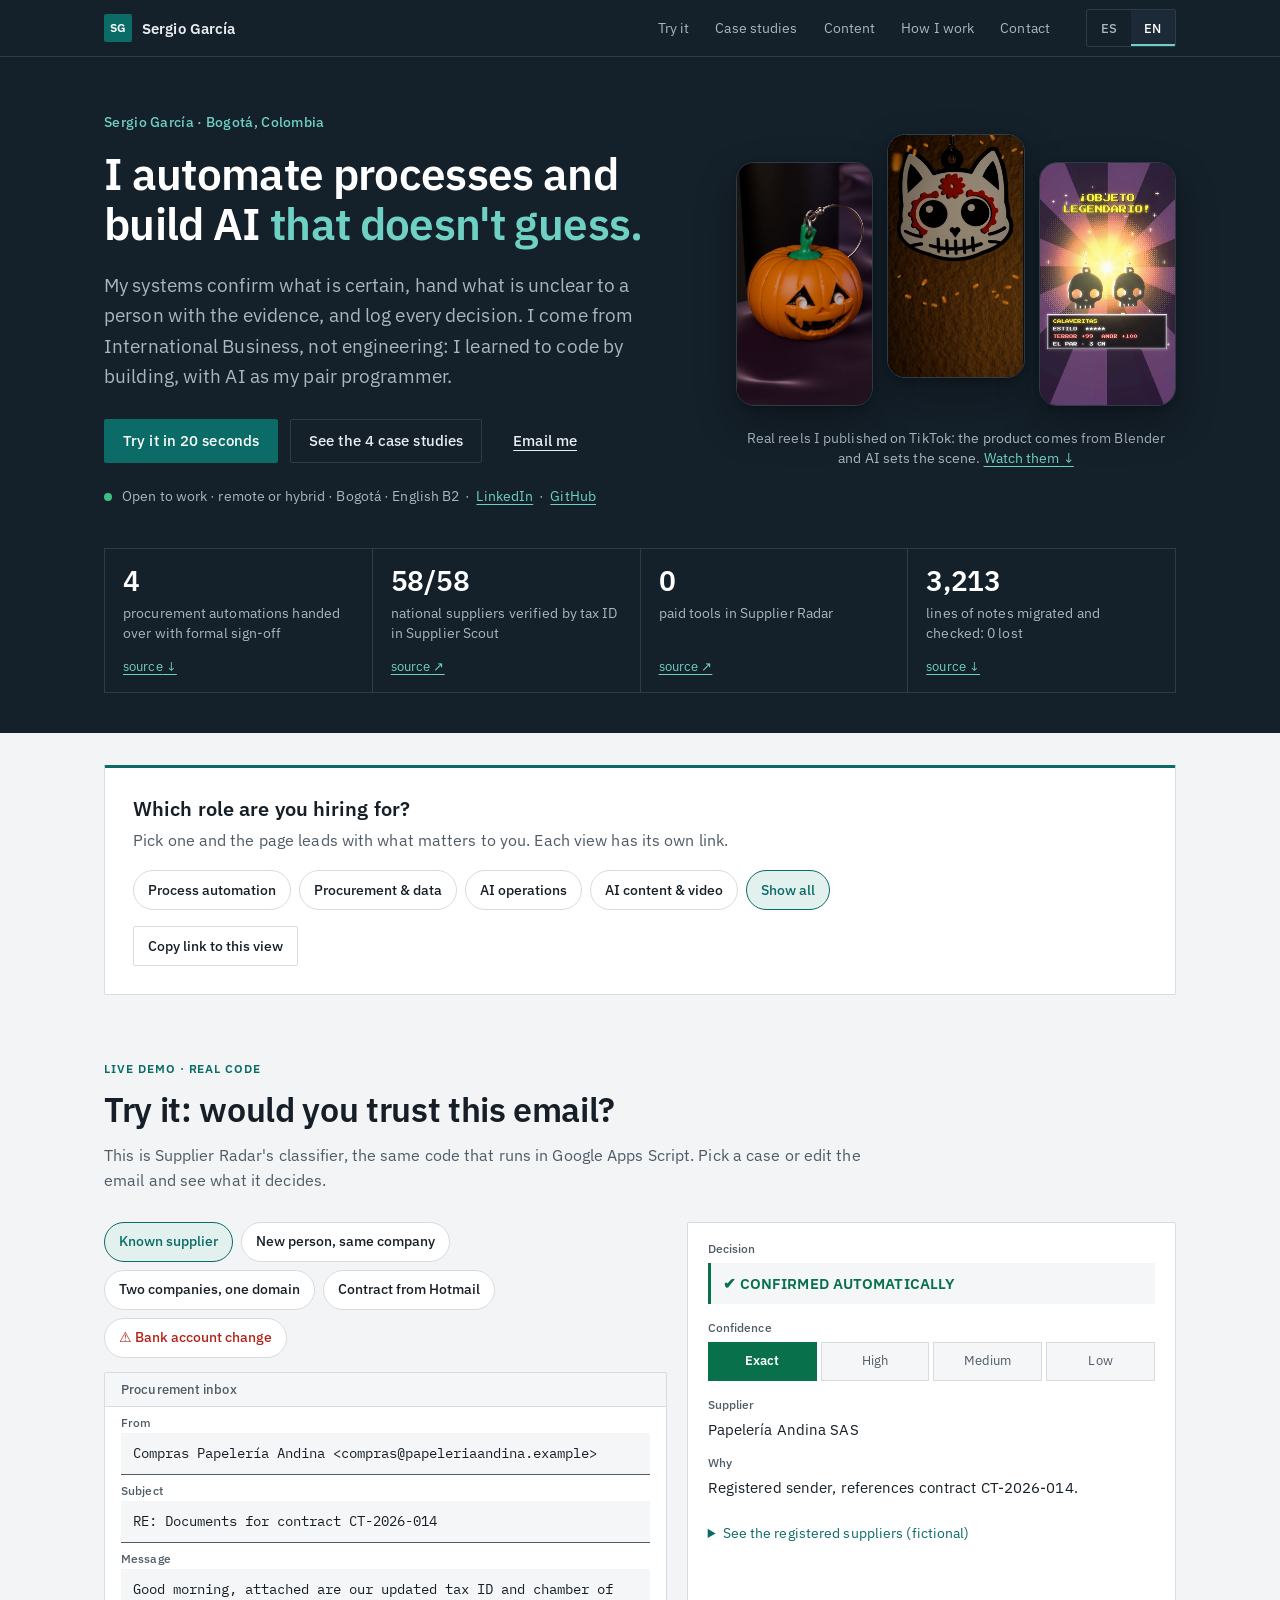
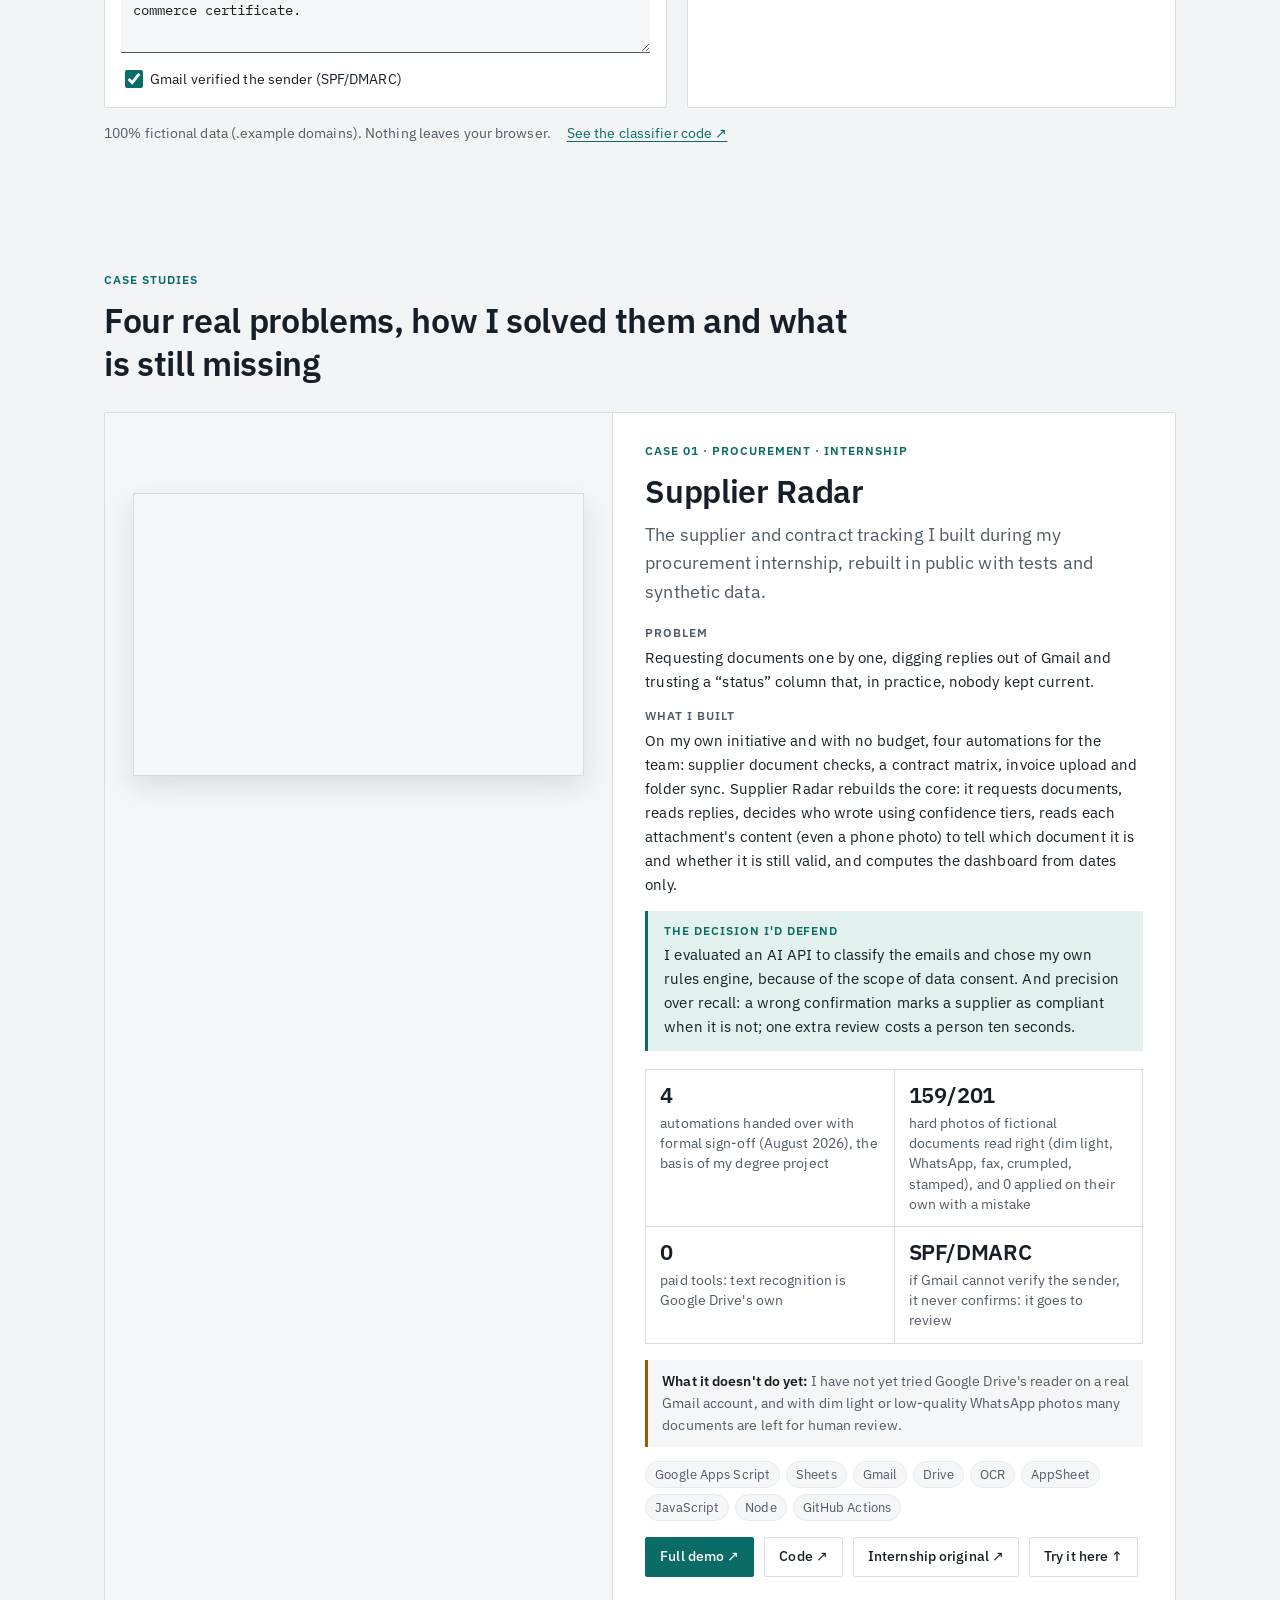
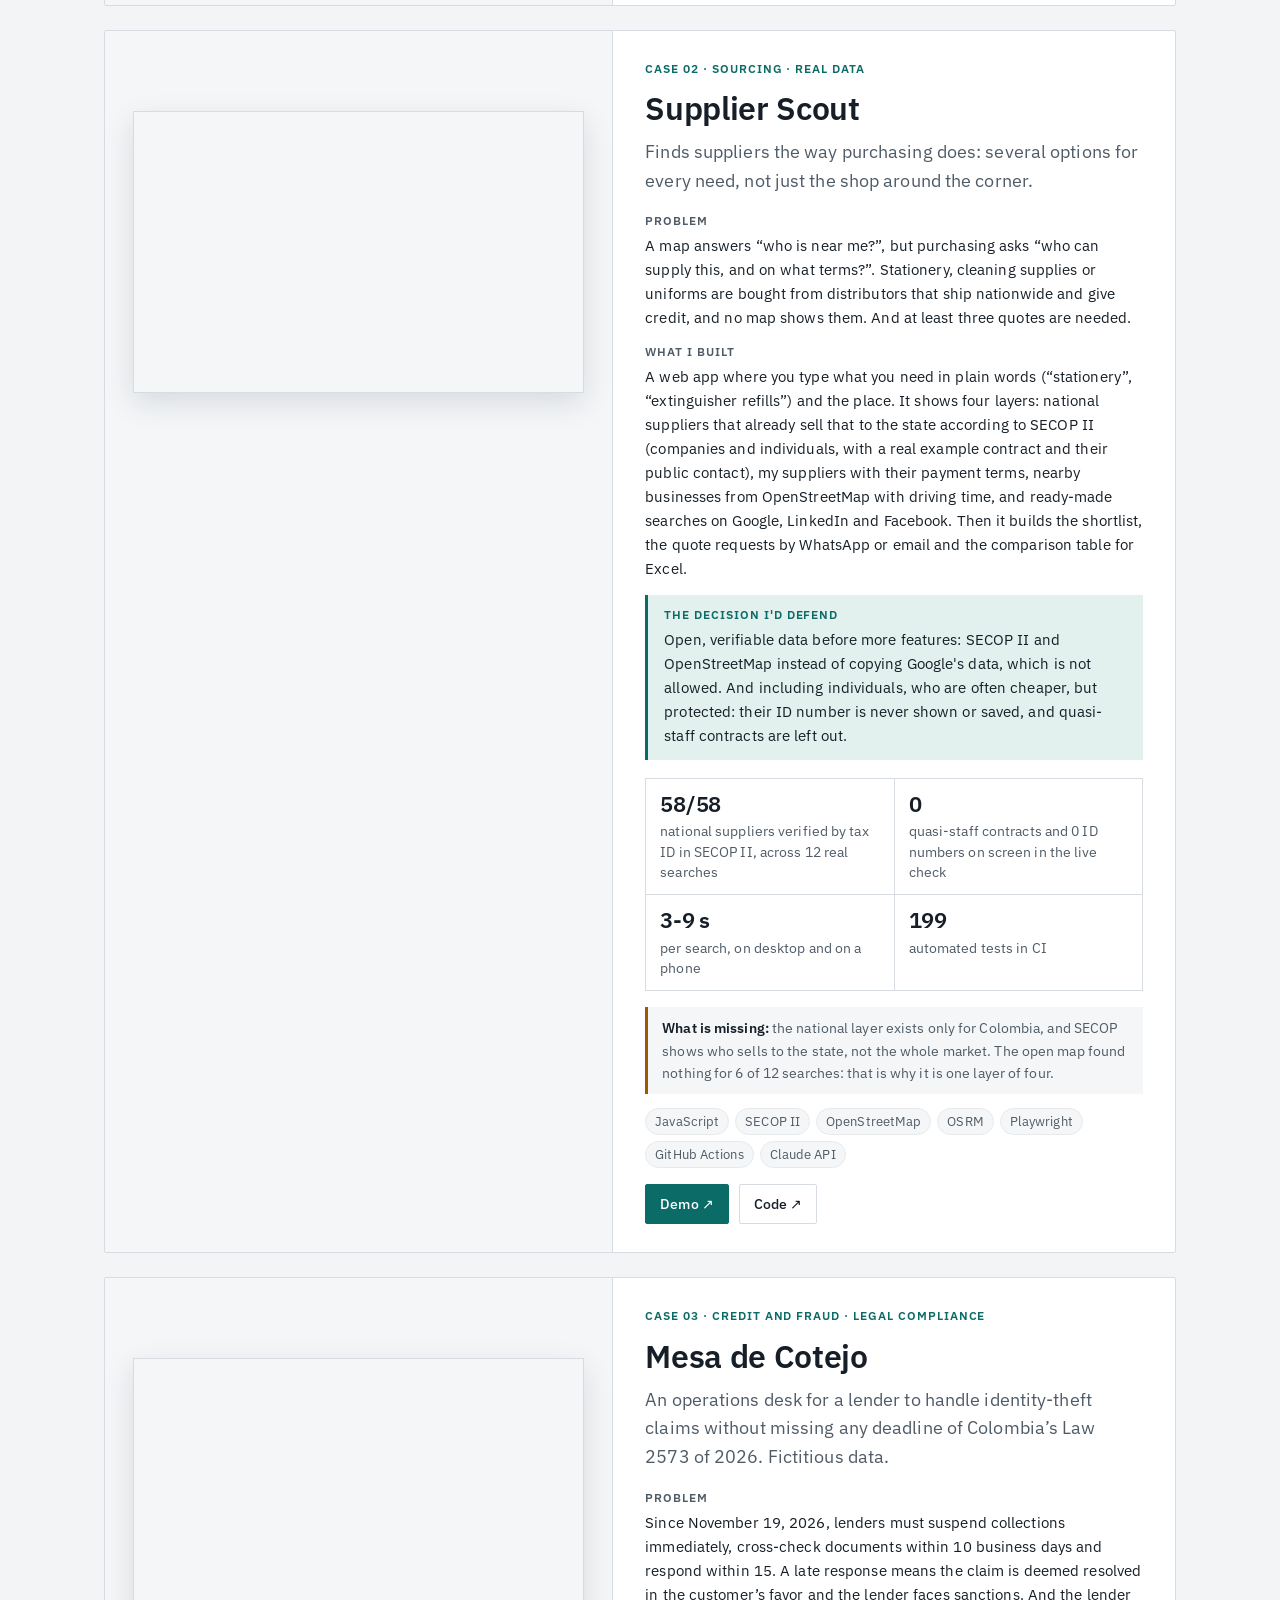
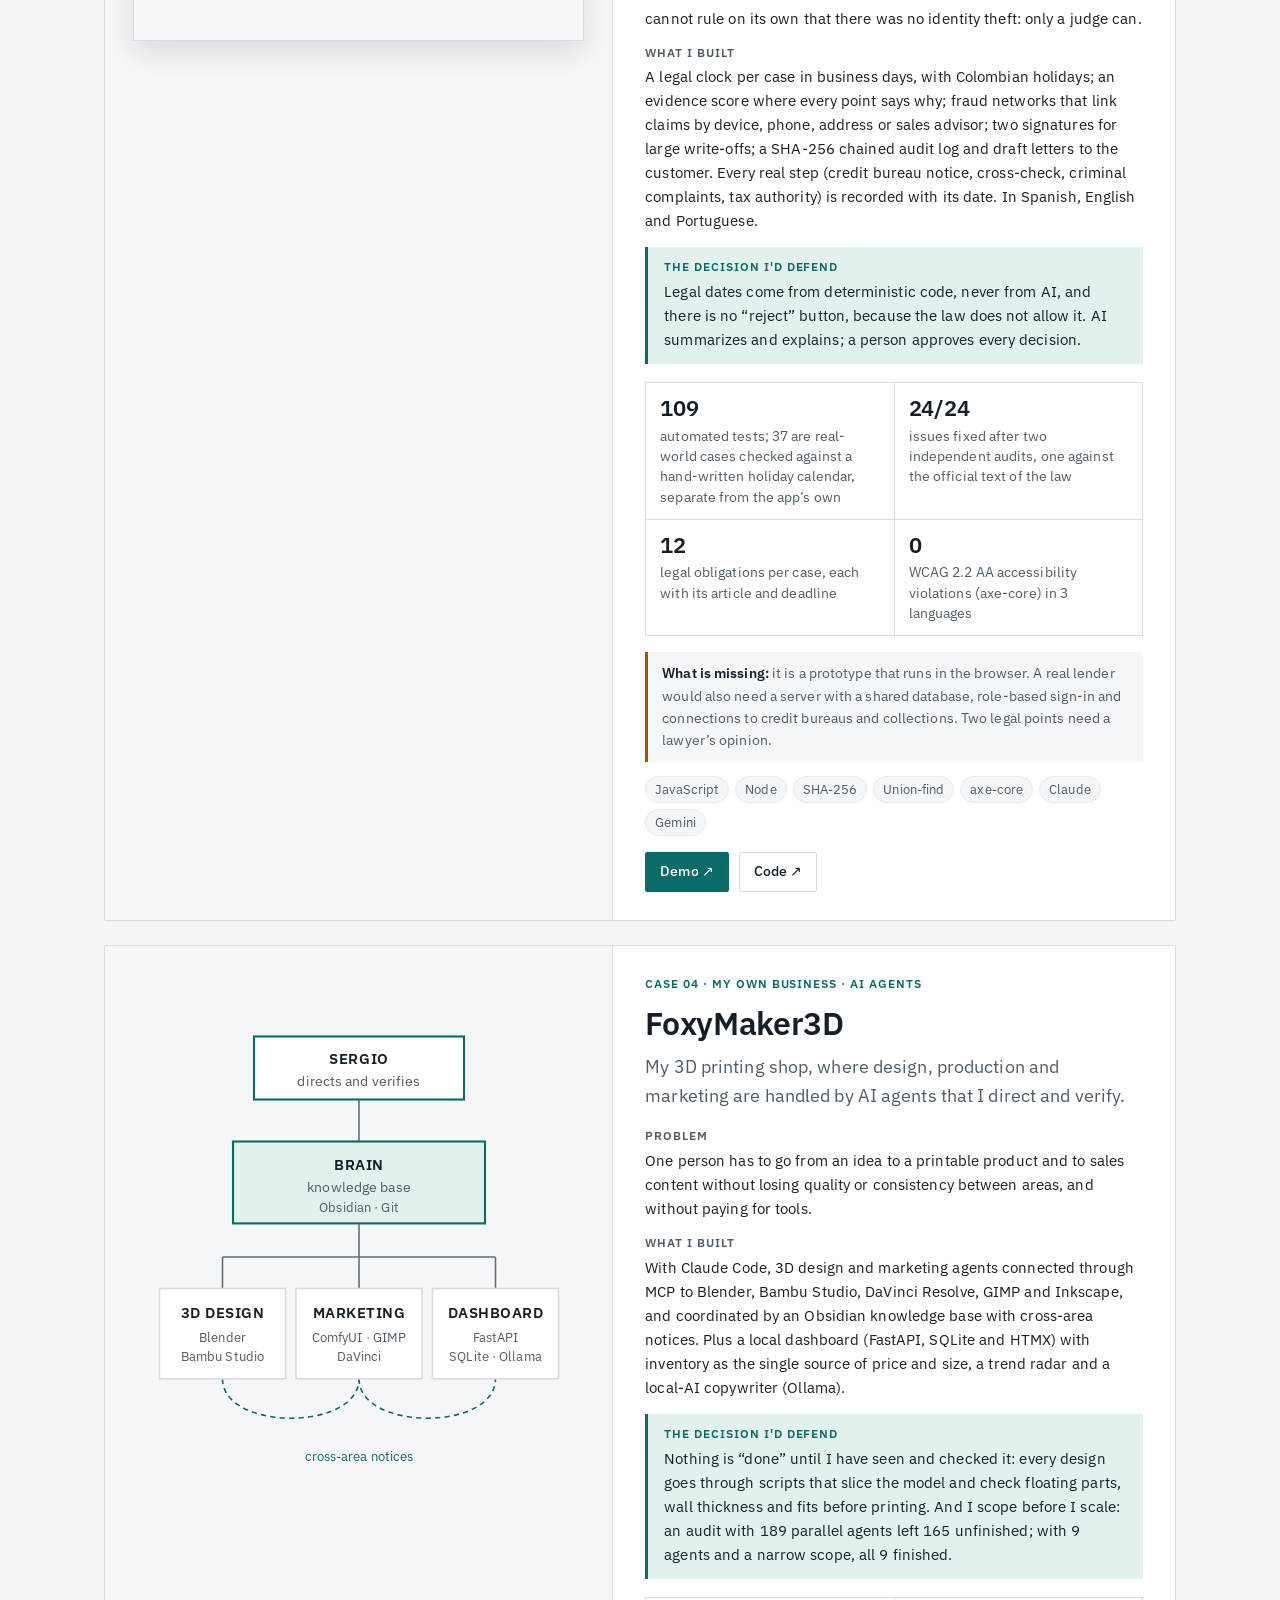
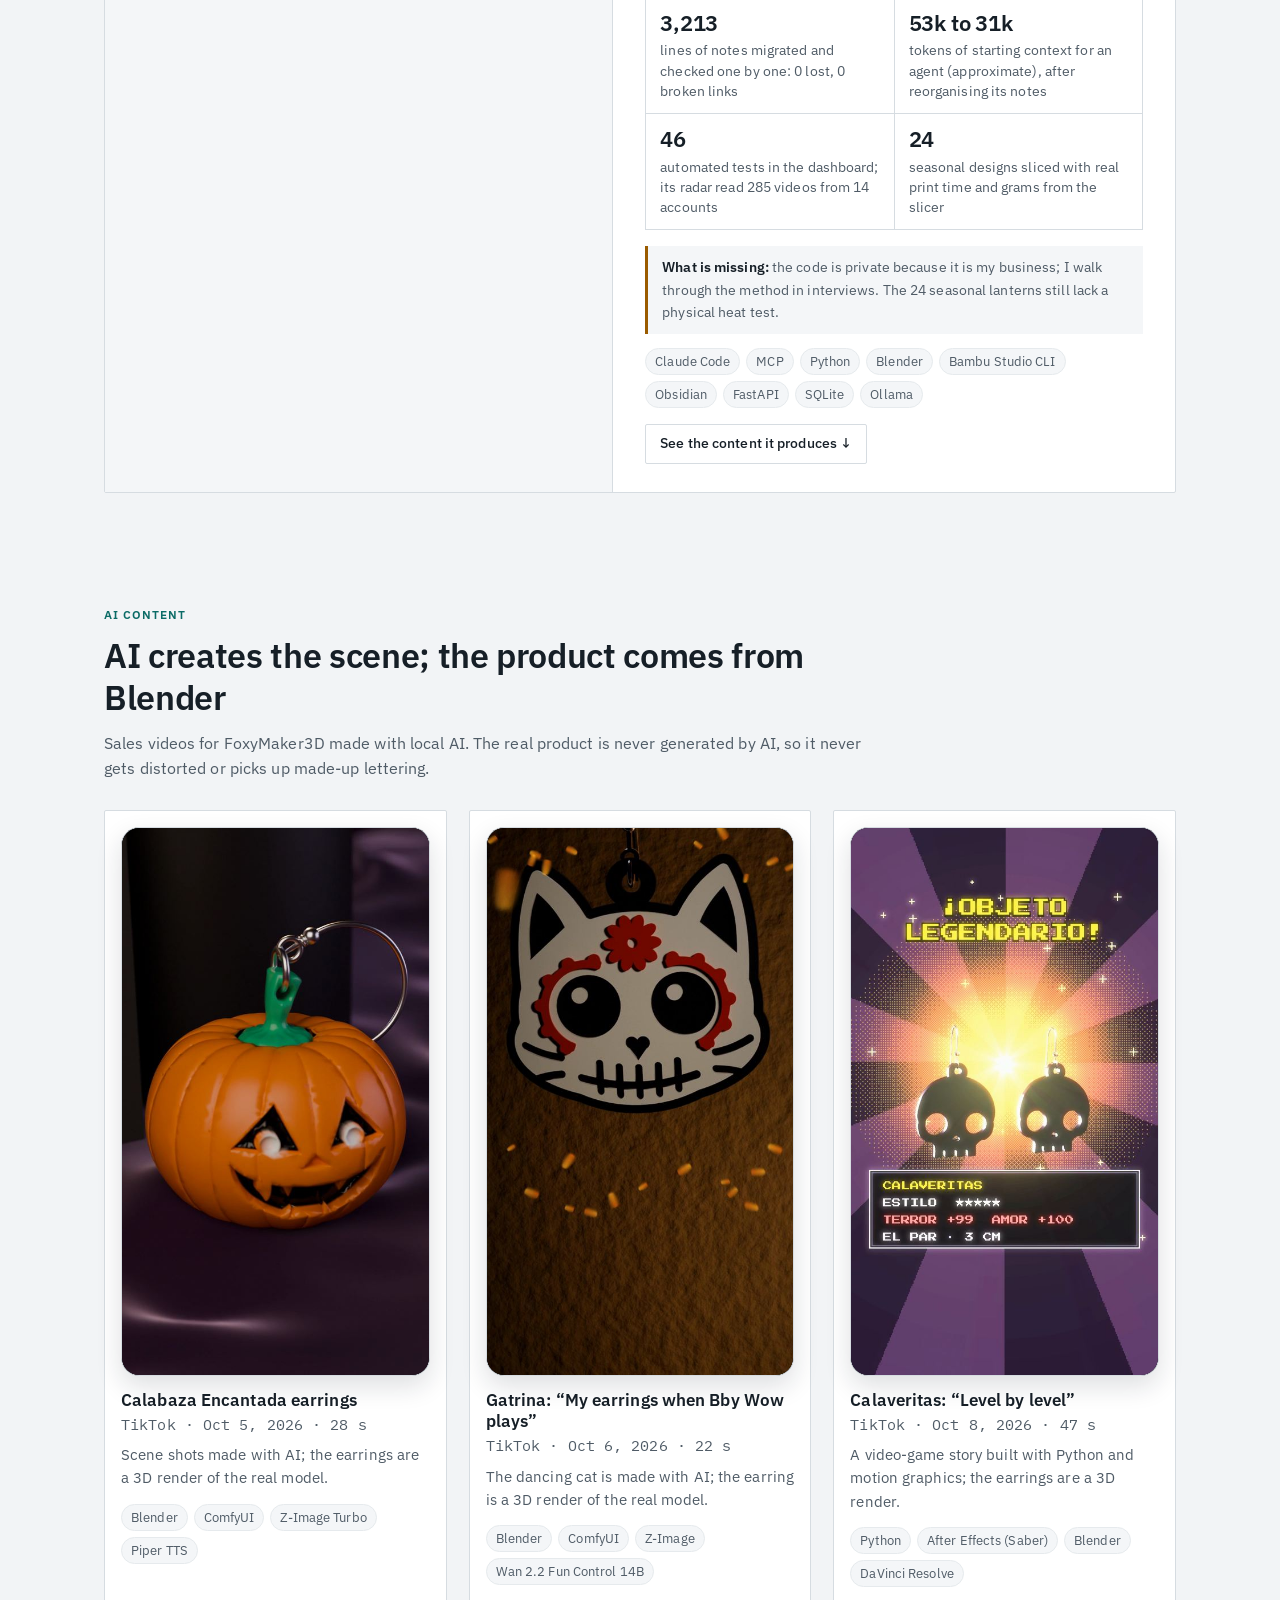
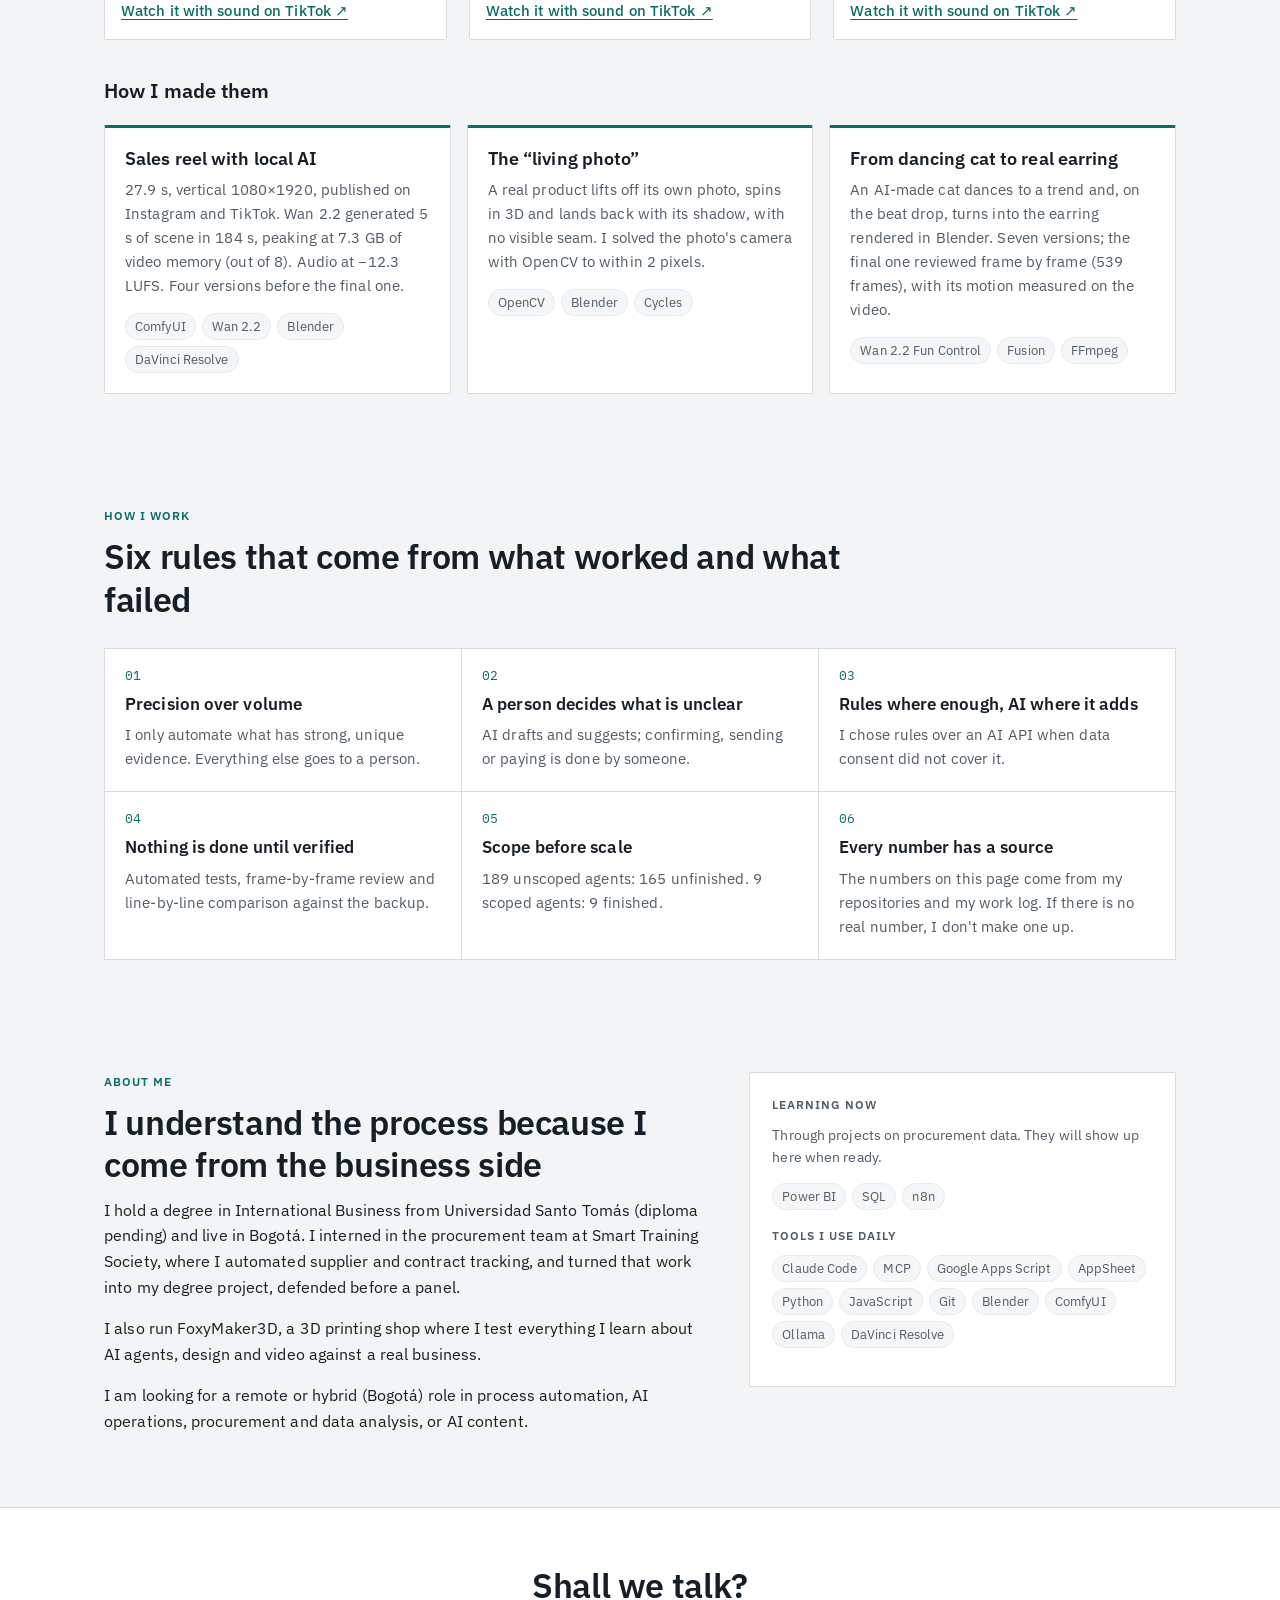
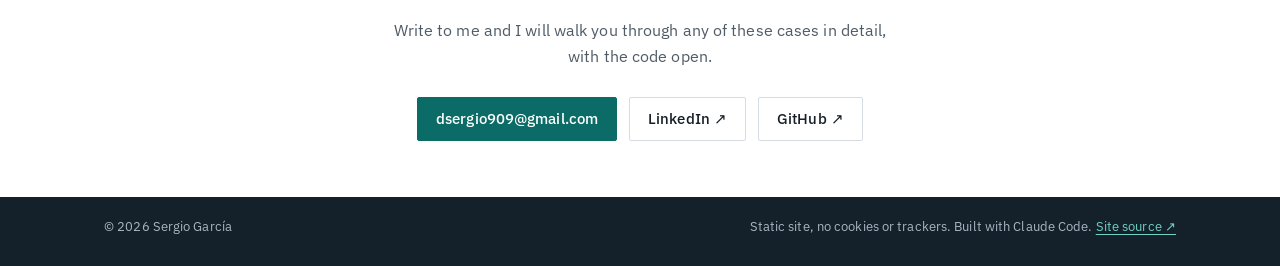
==== index.html @ b882d06c "Portafolio: tres propuestas de color y tipografía para elegir (?paleta=1|2|3) Co-Authored-By: Claude" ====
<!doctype html>
<html lang="es" class="es">
<head>
<meta charset="utf-8">
<meta name="viewport" content="width=device-width, initial-scale=1">
<meta http-equiv="Content-Security-Policy" content="default-src 'none'; script-src 'self'; style-src 'self'; img-src 'self' data:; media-src 'self'; font-src 'self'; connect-src 'none'; base-uri 'none'; form-action 'none'; manifest-src 'self'">
<meta name="referrer" content="strict-origin-when-cross-origin">
<title>Sergio García · Automatización de procesos e IA aplicada</title>
<meta name="description" content="Portafolio de Sergio García (Bogotá): automatización de procesos, agentes de IA y contenido con IA. Cuatro casos con demo, código y resultados verificables.">
<meta name="author" content="Sergio García">
<meta name="theme-color" content="#14202a">
<link rel="canonical" href="https://dsergio909.github.io/">
<link rel="icon" href="img/favicon.svg" type="image/svg+xml">
<meta property="og:type" content="profile">
<meta property="og:site_name" content="Sergio García">
<meta property="og:title" content="Sergio García · Automatizo procesos y construyo IA que no adivina">
<meta property="og:description" content="Cuatro casos con demo, código y resultados verificables: Supplier Radar, Supplier Scout, la Mesa de Cotejo y un taller de impresión 3D operado con agentes de IA.">
<meta property="og:url" content="https://dsergio909.github.io/">
<meta property="og:image" content="https://dsergio909.github.io/img/og.png">
<meta property="og:image:width" content="1200">
<meta property="og:image:height" content="630">
<meta property="og:image:alt" content="Sergio García: automatización de procesos, agentes de IA y contenido con IA">
<meta property="og:locale" content="es_CO">
<meta property="og:locale:alternate" content="en_US">
<meta name="twitter:card" content="summary_large_image">
<link rel="preload" href="fonts/ibm-plex-sans-latin-400-normal.woff2" as="font" type="font/woff2" crossorigin>
<link rel="preload" href="fonts/ibm-plex-sans-latin-600-normal.woff2" as="font" type="font/woff2" crossorigin>
<link rel="stylesheet" href="css/style.css">
<link rel="stylesheet" href="css/paletas.css">
<script type="application/ld+json">
{
  "@context": "https://schema.org",
  "@type": "Person",
  "name": "Sergio García",
  "alternateName": "Sergio David García Celis",
  "url": "https://dsergio909.github.io/",
  "email": "mailto:dsergio909@gmail.com",
  "jobTitle": "Automatización de procesos e IA aplicada",
  "address": { "@type": "PostalAddress", "addressLocality": "Bogotá", "addressCountry": "CO" },
  "alumniOf": { "@type": "CollegeOrUniversity", "name": "Universidad Santo Tomás" },
  "knowsLanguage": ["es", "en"],
  "knowsAbout": ["Automatización de procesos", "Google Apps Script", "Agentes de IA", "Claude Code", "MCP", "Compras y abastecimiento", "Blender", "DaVinci Resolve"],
  "sameAs": [
    "https://github.com/Dsergio909",
    "https://linkedin.com/in/sergio-david-garcia-celis-836b8a250"
  ]
}
</script>
<script src="js/classifier.js" defer></script>
<script src="js/messages.js" defer></script>
<script src="js/main.js" defer></script>
</head>
<body data-rol="todos">
<a class="skip" href="#contenido-principal"><span class="es">Saltar al contenido</span><span class="en">Skip to content</span></a>

<header class="top">
  <div class="wrap top__in">
    <a class="brand" href="#inicio" aria-label="Sergio García, inicio" data-en-aria-label="Sergio García, home">
      <span class="mark" aria-hidden="true">SG</span>
      <span>Sergio García</span>
    </a>
    <nav class="nav" aria-label="Secciones" data-en-aria-label="Sections">
      <a href="#pruebalo"><span class="es">Pruébalo</span><span class="en">Try it</span></a>
      <a href="#casos"><span class="es">Casos</span><span class="en">Case studies</span></a>
      <a href="#contenido"><span class="es">Contenido</span><span class="en">Content</span></a>
      <a href="#metodo"><span class="es">Cómo trabajo</span><span class="en">How I work</span></a>
      <a href="#contacto"><span class="es">Contacto</span><span class="en">Contact</span></a>
    </nav>
    <div class="lang" role="group" aria-label="Idioma / Language">
      <button type="button" data-lang="es" aria-pressed="true">ES</button>
      <button type="button" data-lang="en" aria-pressed="false">EN</button>
    </div>
  </div>
</header>

<main id="contenido-principal">

<!-- ============ INICIO ============ -->
<section id="inicio" class="hero">
  <div class="wrap">
    <div class="hero__grid">
      <div class="hero__text">
        <p class="kicker">Sergio García · <span class="es">Bogotá, Colombia</span><span class="en">Bogotá, Colombia</span></p>
        <h1>
          <span class="es">Automatizo procesos y construyo IA <mark>que no adivina.</mark></span>
          <span class="en">I automate processes and build AI <mark>that doesn't guess.</mark></span>
        </h1>
        <p class="lede">
          <span class="es">Mis sistemas confirman lo que es seguro, le pasan lo dudoso a una persona con la evidencia y dejan registro de cada decisión. Vengo de Negocios Internacionales, no de ingeniería: aprendí a programar construyendo, con IA como compañera.</span>
          <span class="en">My systems confirm what is certain, hand what is unclear to a person with the evidence, and log every decision. I come from International Business, not engineering: I learned to code by building, with AI as my pair programmer.</span>
        </p>
        <div class="cta">
          <a class="btn btn--primary" href="#pruebalo"><span class="es">Pruébalo en 20 segundos</span><span class="en">Try it in 20 seconds</span></a>
          <a class="btn" href="#casos"><span class="es">Ver los 4 casos</span><span class="en">See the 4 case studies</span></a>
          <a class="btn btn--ghost" href="mailto:dsergio909@gmail.com"><span class="es">Escríbeme</span><span class="en">Email me</span></a>
        </div>
        <p class="meta-line"><span class="dot" aria-hidden="true"></span><span class="es">Disponible · remoto o híbrido · Bogotá · Inglés B2</span><span class="en">Open to work · remote or hybrid · Bogotá · English B2</span> · <a href="https://linkedin.com/in/sergio-david-garcia-celis-836b8a250" rel="noopener">LinkedIn</a> · <a href="https://github.com/Dsergio909" rel="noopener">GitHub</a></p>
      </div>
<div class="showcase" aria-label="Reels que hice para redes" data-en-aria-label="Reels I made for social media">
        <div class="phone phone--1"><video class="js-loop" muted loop playsinline preload="none" poster="media/reels/calabaza-encantada.jpg" aria-label="Fragmento del reel Aretes Calabaza Encantada, sin sonido" data-en-aria-label="Clip from the reel Calabaza Encantada earrings, no sound"><source src="media/reels/calabaza-encantada-loop.mp4" type="video/mp4"></video></div>
        <div class="phone phone--2"><video class="js-loop" muted loop playsinline preload="none" poster="media/reels/gatrina-bby-wow.jpg" aria-label="Fragmento del reel Gatrina: «Mis aretes cuando suena Bby Wow», sin sonido" data-en-aria-label="Clip from the reel Gatrina: “My earrings when Bby Wow plays”, no sound"><source src="media/reels/gatrina-bby-wow-loop.mp4" type="video/mp4"></video></div>
        <div class="phone phone--3"><video class="js-loop" muted loop playsinline preload="none" poster="media/reels/calaveritas-nivel-por-nivel.jpg" aria-label="Fragmento del reel Calaveritas: «Nivel por nivel», sin sonido" data-en-aria-label="Clip from the reel Calaveritas: “Level by level”, no sound"><source src="media/reels/calaveritas-nivel-por-nivel-loop.mp4" type="video/mp4"></video></div>
        <p class="showcase__cap"><span class="es">Reels reales que publiqué en TikTok: el producto sale de Blender y la IA pone el ambiente.</span><span class="en">Real reels I published on TikTok: the product comes from Blender and AI sets the scene.</span> <a href="#contenido"><span class="es">Verlos</span><span class="en">Watch them</span> ↓</a></p>
      </div>
      <aside class="card-id" aria-label="Ficha" data-en-aria-label="Profile card">
        <div class="card-id__head"><span class="card-id__mono" aria-hidden="true">SG</span><div><p class="card-id__name">Sergio García</p><p class="card-id__role"><span class="es">Automatización de procesos e IA aplicada</span><span class="en">Process automation and applied AI</span></p></div></div>
        <p class="status"><span class="dot" aria-hidden="true"></span><span class="es">Disponible · remoto o híbrido</span><span class="en">Open to work · remote or hybrid</span></p>
        <dl class="facts">
          <div><dt><span class="es">Base</span><span class="en">Based in</span></dt><dd>Bogotá, CO</dd></div>
          <div><dt><span class="es">Formación</span><span class="en">Degree</span></dt><dd><span class="es">Negocios Internacionales</span><span class="en">International Business</span></dd></div>
          <div><dt><span class="es">Idiomas</span><span class="en">Languages</span></dt><dd><span class="es">Español · Inglés B2</span><span class="en">Spanish · English B2</span></dd></div>
        </dl>
        <p class="card-id__links">
          <a href="https://linkedin.com/in/sergio-david-garcia-celis-836b8a250" rel="noopener">LinkedIn</a>
          <a href="https://github.com/Dsergio909" rel="noopener">GitHub</a>
        </p>
      </aside>
    </div>


    <ul class="stats" aria-label="Cifras" data-en-aria-label="Key numbers">
      <li class="stat stat--green">
        <strong>4</strong>
        <span class="es">automatizaciones de compras entregadas con acta</span><span class="en">procurement automations handed over with formal sign-off</span>
        <a href="#caso-radar"><span class="es">fuente</span><span class="en">source</span> ↓</a>
      </li>
      <li class="stat stat--blue">
        <strong>58/58</strong>
        <span class="es">proveedores nacionales comprobados por NIT en Supplier Scout</span><span class="en">national suppliers verified by tax ID in Supplier Scout</span>
        <a href="https://github.com/Dsergio909/supplier-scout#what-is-tested-and-what-is-not" rel="noopener"><span class="es">fuente</span><span class="en">source</span> ↗</a>
      </li>
      <li class="stat stat--pink">
        <strong>0</strong>
        <span class="es">herramientas de pago en Supplier Radar</span><span class="en">paid tools in Supplier Radar</span>
        <a href="https://github.com/Dsergio909/supplier-radar" rel="noopener"><span class="es">fuente</span><span class="en">source</span> ↗</a>
      </li>
      <li class="stat stat--amber">
        <strong><span class="es">3.213</span><span class="en">3,213</span></strong>
        <span class="es">líneas de notas migradas y verificadas: 0 perdidas</span><span class="en">lines of notes migrated and checked: 0 lost</span>
        <a href="#caso-foxy"><span class="es">fuente</span><span class="en">source</span> ↓</a>
      </li>
    </ul>
    <nav class="featured" aria-label="Trabajo destacado" data-en-aria-label="Featured work">
      <a href="#caso-radar"><img src="img/caso-radar.webp" alt="" width="1200" height="750" loading="lazy"><span>Supplier Radar</span></a>
      <a href="#caso-scout"><img src="img/caso-scout.webp" alt="" width="1200" height="750" loading="lazy"><span>Supplier Scout</span></a>
      <a href="#caso-cotejo"><img src="img/caso-cotejo.webp" alt="" width="1200" height="750" loading="lazy"><span>Mesa de Cotejo</span></a>
      <a href="#contenido"><img src="media/reels/calabaza-encantada.jpg" alt="" width="540" height="960" loading="lazy"><span><span class="es">Reels con IA</span><span class="en">AI reels</span></span></a>
    </nav>
  </div>
</section>

<!-- ============ ROL ============ -->
<section id="rol" class="lens" aria-labelledby="rol-titulo">
  <div class="wrap">
    <div class="lens__box">
      <div class="lens__head">
        <h2 id="rol-titulo"><span class="es">¿Qué rol estás cubriendo?</span><span class="en">Which role are you hiring for?</span></h2>
        <p class="muted"><span class="es">Elige uno y la página pone primero lo que te sirve. Cada vista tiene su propio enlace.</span><span class="en">Pick one and the page leads with what matters to you. Each view has its own link.</span></p>
      </div>
      <div class="chips" role="group" aria-label="Rol" data-en-aria-label="Role">
        <button type="button" class="chip" data-rol="automatizacion" aria-pressed="false"><span class="es">Automatización de procesos</span><span class="en">Process automation</span></button>
        <button type="button" class="chip" data-rol="datos" aria-pressed="false"><span class="es">Compras y datos</span><span class="en">Procurement &amp; data</span></button>
        <button type="button" class="chip" data-rol="ia" aria-pressed="false"><span class="es">Operaciones con IA</span><span class="en">AI operations</span></button>
        <button type="button" class="chip" data-rol="contenido" aria-pressed="false"><span class="es">Contenido con IA</span><span class="en">AI content &amp; video</span></button>
        <button type="button" class="chip chip--all" data-rol="todos" aria-pressed="true"><span class="es">Ver todo</span><span class="en">Show all</span></button>
      </div>

      <div class="fit" id="fit-automatizacion">
        <h3><span class="es">Por qué encajo en automatización de procesos</span><span class="en">Why I fit a process automation role</span></h3>
        <ul>
          <li><span class="es">Entregué cuatro automatizaciones del área de compras (Apps Script, Sheets, Gmail, Drive y AppSheet), con acta de entrega.</span><span class="en">I handed over four procurement automations (Apps Script, Sheets, Gmail, Drive and AppSheet) with formal sign-off.</span></li>
          <li><span class="es">Diseño para que lo dudoso le llegue a una persona con la evidencia y para que cada decisión quede registrada.</span><span class="en">I design so that unclear cases reach a person with the evidence, and every decision is logged.</span></li>
          <li><span class="es">Construyo y verifico con Claude Code: mis repositorios públicos tienen pruebas automáticas en integración continua.</span><span class="en">I build and verify with Claude Code: my public repositories run automated tests in CI.</span></li>
        </ul>
      </div>
      <div class="fit" id="fit-datos">
        <h3><span class="es">Por qué encajo en compras y datos</span><span class="en">Why I fit a procurement and data role</span></h3>
        <ul>
          <li><span class="es">Conozco compras desde adentro: hice la práctica en el área y mi trabajo de grado fue un plan de mejora basado en su automatización.</span><span class="en">I know procurement from the inside: I interned in the team and my degree project was an improvement plan built on automating it.</span></li>
          <li><span class="es">Mis tableros se calculan con fechas, no con columnas de estado que nadie actualiza.</span><span class="en">My dashboards are computed from dates, not from status columns nobody updates.</span></li>
          <li><span class="es">Comparo proveedores por el costo real del pedido: paquetes, mínimos, impuestos, envío y moneda.</span><span class="en">I compare suppliers by the real cost of the order: packs, minimums, tax, shipping and currency.</span></li>
        </ul>
        <p class="fit__note"><span class="es">En construcción: un tablero de compras en Power BI y SQL aplicado sobre los mismos datos.</span><span class="en">In progress: a procurement dashboard in Power BI and applied SQL on the same data.</span></p>
      </div>
      <div class="fit" id="fit-ia">
        <h3><span class="es">Por qué encajo en operaciones con IA</span><span class="en">Why I fit an AI operations role</span></h3>
        <ul>
          <li><span class="es">Coordino agentes de IA de diseño 3D y de marketing con una base de conocimiento compartida y conectores MCP a Blender, DaVinci Resolve y más.</span><span class="en">I coordinate 3D design and marketing AI agents through a shared knowledge base and MCP connectors to Blender, DaVinci Resolve and more.</span></li>
          <li><span class="es">Le pongo límites a la IA: herramientas de solo lectura, no ve teléfonos ni correos y no puede inventar datos.</span><span class="en">I put limits on AI: read-only tools, it never sees phone numbers or emails, and it cannot invent data.</span></li>
          <li><span class="es">Mido antes de escalar: 189 agentes en paralelo dejaron 165 sin terminar; 9 agentes con alcance acotado terminaron los 9.</span><span class="en">I measure before scaling: 189 parallel agents left 165 unfinished; 9 agents with a narrow scope all finished.</span></li>
        </ul>
      </div>
      <div class="fit" id="fit-contenido">
        <h3><span class="es">Por qué encajo en contenido con IA</span><span class="en">Why I fit an AI content role</span></h3>
        <ul>
          <li><span class="es">Produzco reels de venta con IA local y el producto real renderizado en Blender: la IA nunca deforma el producto.</span><span class="en">I produce sales reels with local AI and the real product rendered in Blender: the AI never distorts the product.</span></li>
          <li><span class="es">Edito en DaVinci Resolve cortando al ritmo de la música y reviso el render cuadro por cuadro.</span><span class="en">I edit in DaVinci Resolve, cutting to the beat, and review the render frame by frame.</span></li>
          <li><span class="es">Mido lo técnico: memoria de video, tiempos de render y volumen en LUFS.</span><span class="en">I measure the technical side: video memory, render times and loudness in LUFS.</span></li>
        </ul>
      </div>

      <div class="lens__share">
        <button type="button" class="btn btn--small" id="copiar-enlace"><span class="es">Copiar enlace a esta vista</span><span class="en">Copy link to this view</span></button>
        <span class="muted small" id="copiar-estado" role="status" aria-live="polite"></span>
      </div>
    </div>
  </div>
</section>

<div class="flow">

<!-- ============ DEMO ============ -->
<section id="pruebalo" class="block block--demo" aria-labelledby="demo-titulo">
  <div class="wrap">
    <header class="sec-head">
      <p class="eyebrow"><span class="es">Demo en vivo · código real</span><span class="en">Live demo · real code</span></p>
      <h2 id="demo-titulo"><span class="es">Pruébalo: ¿le crees a este correo?</span><span class="en">Try it: would you trust this email?</span></h2>
      <p class="muted"><span class="es">Este es el clasificador de Supplier Radar, el mismo código que corre en Google Apps Script. Elige un caso o cambia el correo y mira qué decide.</span><span class="en">This is Supplier Radar's classifier, the same code that runs in Google Apps Script. Pick a case or edit the email and see what it decides.</span></p>
    </header>

    <div class="demo">
      <div class="demo__left">
        <div class="scenarios" role="group" aria-label="Casos de ejemplo" data-en-aria-label="Example cases">
          <button type="button" class="scn" data-scn="0" aria-pressed="true"><span class="es">Proveedor de siempre</span><span class="en">Known supplier</span></button>
          <button type="button" class="scn" data-scn="1" aria-pressed="false"><span class="es">Alguien nuevo de la empresa</span><span class="en">New person, same company</span></button>
          <button type="button" class="scn" data-scn="2" aria-pressed="false"><span class="es">Dos empresas, un dominio</span><span class="en">Two companies, one domain</span></button>
          <button type="button" class="scn" data-scn="3" aria-pressed="false"><span class="es">Contrato desde Hotmail</span><span class="en">Contract from Hotmail</span></button>
          <button type="button" class="scn scn--alert" data-scn="4" aria-pressed="false"><span class="es">⚠ Cambio de cuenta bancaria</span><span class="en">⚠ Bank account change</span></button>
        </div>

        <form class="mail" id="mail" autocomplete="off" novalidate>
          <div class="mail__bar" aria-hidden="true"><i></i><i></i><i></i><span class="es">Bandeja de compras</span><span class="en">Procurement inbox</span></div>
          <label><span class="mail__k"><span class="es">De</span><span class="en">From</span></span>
            <input id="m-from" type="text" spellcheck="false"></label>
          <label><span class="mail__k"><span class="es">Asunto</span><span class="en">Subject</span></span>
            <input id="m-subject" type="text"></label>
          <label class="mail__body"><span class="mail__k"><span class="es">Mensaje</span><span class="en">Message</span></span>
            <textarea id="m-body" rows="3"></textarea></label>
          <label class="check"><input id="m-verified" type="checkbox" checked>
            <span><span class="es">Gmail verificó al remitente (SPF/DMARC)</span><span class="en">Gmail verified the sender (SPF/DMARC)</span></span></label>
        </form>
      </div>

      <div class="demo__right" aria-live="polite">
        <p class="result__label"><span class="es">Decisión</span><span class="en">Decision</span></p>
        <p class="verdict" id="r-verdict">…</p>
        <p class="result__label"><span class="es">Confianza</span><span class="en">Confidence</span></p>
        <ol class="meter" id="r-meter">
          <li data-tier="exact"><span class="es">Exacta</span><span class="en">Exact</span></li>
          <li data-tier="high"><span class="es">Alta</span><span class="en">High</span></li>
          <li data-tier="medium"><span class="es">Media</span><span class="en">Medium</span></li>
          <li data-tier="low"><span class="es">Baja</span><span class="en">Low</span></li>
        </ol>
        <p class="result__label"><span class="es">Proveedor</span><span class="en">Supplier</span></p>
        <p class="result__val" id="r-supplier">…</p>
        <p class="result__label"><span class="es">Por qué</span><span class="en">Why</span></p>
        <p class="result__val" id="r-why">…</p>
        <p class="alert" id="r-alert" hidden><span class="es">Alerta: alguien podría estar haciéndose pasar por el proveedor. Así se frena el fraude de cambio de cuenta bancaria: el sistema nunca confirma si Gmail no pudo verificar al remitente.</span><span class="en">Alert: someone may be impersonating the supplier. This is how bank-account-change fraud gets stopped: the system never confirms when Gmail could not verify the sender.</span></p>
        <details class="suppliers">
          <summary><span class="es">Ver los proveedores registrados (ficticios)</span><span class="en">See the registered suppliers (fictional)</span></summary>
          <ul id="r-list"></ul>
        </details>
      </div>
    </div>
    <p class="small muted demo__foot"><span class="es">Datos 100&nbsp;% ficticios (dominios .example). Nada sale de tu navegador.</span><span class="en">100% fictional data (.example domains). Nothing leaves your browser.</span>
      <a href="https://github.com/Dsergio909/supplier-radar/blob/main/src/core/classifier.js" rel="noopener"><span class="es">Ver el código del clasificador ↗</span><span class="en">See the classifier code ↗</span></a></p>
  </div>
</section>

<!-- ============ CASOS ============ -->
<section id="casos" class="block" aria-labelledby="casos-titulo">
  <div class="wrap">
    <header class="sec-head">
      <p class="eyebrow"><span class="es">Casos</span><span class="en">Case studies</span></p>
      <h2 id="casos-titulo"><span class="es">Cuatro problemas reales, cómo los resolví y qué falta</span><span class="en">Four real problems, how I solved them and what is still missing</span></h2>
    </header>

    <div class="cases">

      <!-- CASO 01 -->
      <article class="case case--radar" id="caso-radar" aria-labelledby="t-radar">
        <div class="case__media">
          <a href="https://dsergio909.github.io/supplier-radar/" rel="noopener" aria-label="Abrir la demo de Supplier Radar" data-en-aria-label="Open the Supplier Radar demo"><img src="img/caso-radar.webp" width="1200" height="750" loading="lazy" decoding="async" alt="Demo de Supplier Radar: un correo con tres adjuntos leídos por dentro; la cámara de comercio se llama «sep2026» pero se expidió hace 61 días, así que no cuenta" data-en-alt="Supplier Radar demo: an email with three attachments read by content; the Chamber of Commerce certificate is named «sep2026» but was issued 61 days ago, so it does not count"></a>
        </div>
        <div class="case__body">
          <p class="eyebrow"><span class="es">Caso 01 · Compras · Práctica profesional</span><span class="en">Case 01 · Procurement · Internship</span></p>
          <h3 id="t-radar">Supplier Radar</h3>
          <p class="case__lede"><span class="es">El seguimiento de proveedores y contratos que construí en mi práctica de compras, reconstruido en público con pruebas y datos ficticios.</span><span class="en">The supplier and contract tracking I built during my procurement internship, rebuilt in public with tests and synthetic data.</span></p>
          <dl class="case__grid">
            <div><dt><span class="es">Problema</span><span class="en">Problem</span></dt>
              <dd><span class="es">Pedir documentos uno por uno, buscar las respuestas en Gmail y confiar en una columna «estado» que en la práctica nadie mantenía al día.</span><span class="en">Requesting documents one by one, digging replies out of Gmail and trusting a “status” column that, in practice, nobody kept current.</span></dd></div>
            <div><dt><span class="es">Qué construí</span><span class="en">What I built</span></dt>
              <dd><span class="es">Por iniciativa propia y sin presupuesto, cuatro automatizaciones del área: verificación documental de proveedores, matriz de contratos, carga de facturas y sincronización de carpetas. Supplier Radar reconstruye el núcleo: pide los documentos, lee las respuestas, decide quién escribió con niveles de confianza, lee cada adjunto por dentro (aunque sea una foto del celular) para saber qué documento es y si sigue vigente, y calcula el tablero solo con fechas.</span><span class="en">On my own initiative and with no budget, four automations for the team: supplier document checks, a contract matrix, invoice upload and folder sync. Supplier Radar rebuilds the core: it requests documents, reads replies, decides who wrote using confidence tiers, reads each attachment's content (even a phone photo) to tell which document it is and whether it is still valid, and computes the dashboard from dates only.</span></dd></div>
            <div class="case__decision"><dt><span class="es">La decisión que defiendo</span><span class="en">The decision I'd defend</span></dt>
              <dd><span class="es">Evalué una API de IA para clasificar los correos y elegí un motor de reglas propio, por el alcance del consentimiento de datos. Y precisión antes que cobertura: una confirmación equivocada marca como «al día» a un proveedor que no lo está; una revisión de más le cuesta diez segundos a una persona.</span><span class="en">I evaluated an AI API to classify the emails and chose my own rules engine, because of the scope of data consent. And precision over recall: a wrong confirmation marks a supplier as compliant when it is not; one extra review costs a person ten seconds.</span></dd></div>
          </dl>
          <ul class="results">
            <li><b>4</b> <span class="es">automatizaciones entregadas con acta (agosto de 2026), base de mi trabajo de grado</span><span class="en">automations handed over with formal sign-off (August 2026), the basis of my degree project</span></li>
            <li><b>159/201</b> <span class="es">fotos difíciles de documentos ficticios leídas bien (poca luz, WhatsApp, fax, arrugadas, con sello), y 0 aplicadas solas con un error</span><span class="en">hard photos of fictional documents read right (dim light, WhatsApp, fax, crumpled, stamped), and 0 applied on their own with a mistake</span></li>
            <li><b>0</b> <span class="es">herramientas de pago: el reconocimiento de texto es el de Google Drive</span><span class="en">paid tools: text recognition is Google Drive's own</span></li>
            <li><b>SPF/DMARC</b> <span class="es">si Gmail no verifica al remitente, nunca confirma: lo manda a revisión</span><span class="en">if Gmail cannot verify the sender, it never confirms: it goes to review</span></li>
          </ul>
          <p class="gap"><b><span class="es">Lo que aún no hace:</span><span class="en">What it doesn't do yet:</span></b> <span class="es">el lector de Google Drive aún no lo he probado en un Gmail real, y con poca luz o fotos de WhatsApp en baja calidad muchos documentos quedan para revisión humana.</span><span class="en">I have not yet tried Google Drive's reader on a real Gmail account, and with dim light or low-quality WhatsApp photos many documents are left for human review.</span></p>
          <ul class="tags" aria-label="Herramientas" data-en-aria-label="Tools">
            <li>Google Apps Script</li><li>Sheets</li><li>Gmail</li><li>Drive</li><li>OCR</li><li>AppSheet</li><li>JavaScript</li><li>Node</li><li>GitHub Actions</li>
          </ul>
          <p class="links">
            <a class="btn btn--small btn--primary" href="https://dsergio909.github.io/supplier-radar/" rel="noopener"><span class="es">Demo completa ↗</span><span class="en">Full demo ↗</span></a>
            <a class="btn btn--small" href="https://github.com/Dsergio909/supplier-radar" rel="noopener"><span class="es">Código ↗</span><span class="en">Code ↗</span></a>
            <a class="btn btn--small" href="https://github.com/Dsergio909/sagrilaft-compras-automation" rel="noopener"><span class="es">Original de la práctica ↗</span><span class="en">Internship original ↗</span></a>
            <a class="btn btn--small btn--ghost" href="#pruebalo"><span class="es">Probarlo aquí ↑</span><span class="en">Try it here ↑</span></a>
          </p>
        </div>
      </article>

      <!-- CASO 02 -->
      <article class="case case--scout" id="caso-scout" aria-labelledby="t-scout">
        <div class="case__media">
          <a href="https://dsergio909.github.io/supplier-scout/" rel="noopener" aria-label="Abrir la demo de Supplier Scout" data-en-aria-label="Open the Supplier Scout demo"><img src="img/caso-scout.webp" width="1200" height="750" loading="lazy" decoding="async" alt="Búsqueda real en Supplier Scout: dotación de aseo y papelería en Bogotá; proveedores nacionales de SECOP II que venden ambas cosas, con su alcance, contratos y un contrato de ejemplo (contactos difuminados)" data-en-alt="A real Supplier Scout search: cleaning and office supplies in Bogotá; national suppliers from SECOP II that sell both, with their reach, contracts and an example contract (contacts blurred)"></a>
        </div>
        <div class="case__body">
          <p class="eyebrow"><span class="es">Caso 02 · Abastecimiento · Datos reales</span><span class="en">Case 02 · Sourcing · Real data</span></p>
          <h3 id="t-scout">Supplier Scout</h3>
          <p class="case__lede"><span class="es">Busca proveedores como lo hace compras: varias opciones para cada necesidad, no solo el negocio de la esquina.</span><span class="en">Finds suppliers the way purchasing does: several options for every need, not just the shop around the corner.</span></p>
          <dl class="case__grid">
            <div><dt><span class="es">Problema</span><span class="en">Problem</span></dt>
              <dd><span class="es">Un mapa responde «¿quién está cerca?», pero compras pregunta «¿quién me surte y en qué condiciones?». La papelería, el aseo o la dotación se compran a distribuidores que despachan a todo el país y dan crédito, y ningún mapa los muestra. Además, se necesitan al menos tres cotizaciones.</span><span class="en">A map answers “who is near me?”, but purchasing asks “who can supply this, and on what terms?”. Stationery, cleaning supplies or uniforms are bought from distributors that ship nationwide and give credit, and no map shows them. And at least three quotes are needed.</span></dd></div>
            <div><dt><span class="es">Qué construí</span><span class="en">What I built</span></dt>
              <dd><span class="es">Una app web donde se escribe lo que se necesita en palabras normales («papelería», «recarga de extintores») y el lugar. Muestra cuatro capas: proveedores nacionales que ya le venden eso al Estado según SECOP II (empresas y personas naturales, con un contrato real de ejemplo y su contacto público), mis proveedores con sus condiciones de pago, negocios cercanos de OpenStreetMap con el tiempo en carro y búsquedas listas en Google, LinkedIn y Facebook. Después arma la lista corta, los pedidos de cotización por WhatsApp o correo y el cuadro comparativo para Excel.</span><span class="en">A web app where you type what you need in plain words (“stationery”, “extinguisher refills”) and the place. It shows four layers: national suppliers that already sell that to the state according to SECOP II (companies and individuals, with a real example contract and their public contact), my suppliers with their payment terms, nearby businesses from OpenStreetMap with driving time, and ready-made searches on Google, LinkedIn and Facebook. Then it builds the shortlist, the quote requests by WhatsApp or email and the comparison table for Excel.</span></dd></div>
            <div class="case__decision"><dt><span class="es">La decisión que defiendo</span><span class="en">The decision I'd defend</span></dt>
              <dd><span class="es">Datos abiertos y comprobables antes que más funciones: SECOP II y OpenStreetMap en vez de copiar datos de Google, que no lo permite. E incluir a las personas naturales, que muchas veces son más baratas, pero protegidas: su cédula nunca se muestra ni se guarda, y los contratos de «apoyo a la gestión» quedan fuera.</span><span class="en">Open, verifiable data before more features: SECOP II and OpenStreetMap instead of copying Google's data, which is not allowed. And including individuals, who are often cheaper, but protected: their ID number is never shown or saved, and quasi-staff contracts are left out.</span></dd></div>
          </dl>
          <ul class="results">
            <li><b>58/58</b> <span class="es">proveedores nacionales comprobados por NIT en SECOP II, en 12 búsquedas reales</span><span class="en">national suppliers verified by tax ID in SECOP II, across 12 real searches</span></li>
            <li><b>0</b> <span class="es">contratos de personal de apoyo y 0 cédulas en pantalla en la prueba en vivo</span><span class="en">quasi-staff contracts and 0 ID numbers on screen in the live check</span></li>
            <li><b>3-9 s</b> <span class="es">por búsqueda, en computador y en celular</span><span class="en">per search, on desktop and on a phone</span></li>
            <li><b>199</b> <span class="es">pruebas automáticas en integración continua</span><span class="en">automated tests in CI</span></li>
          </ul>
          <p class="gap"><b><span class="es">Lo que falta:</span><span class="en">What is missing:</span></b> <span class="es">la capa nacional solo existe para Colombia, y SECOP muestra a quién le vende al Estado, no a todo el mercado. El mapa abierto no encontró nada en 6 de 12 búsquedas: por eso es una capa de cuatro.</span><span class="en">the national layer exists only for Colombia, and SECOP shows who sells to the state, not the whole market. The open map found nothing for 6 of 12 searches: that is why it is one layer of four.</span></p>
          <ul class="tags" aria-label="Herramientas" data-en-aria-label="Tools">
            <li>JavaScript</li><li>SECOP II</li><li>OpenStreetMap</li><li>OSRM</li><li>Playwright</li><li>GitHub Actions</li><li>Claude API</li>
          </ul>
          <p class="links">
            <a class="btn btn--small btn--primary" href="https://dsergio909.github.io/supplier-scout/" rel="noopener"><span class="es">Demo ↗</span><span class="en">Demo ↗</span></a>
            <a class="btn btn--small" href="https://github.com/Dsergio909/supplier-scout" rel="noopener"><span class="es">Código ↗</span><span class="en">Code ↗</span></a>
          </p>
        </div>
      </article>

      <!-- CASO 03 -->
      <article class="case case--cotejo" id="caso-cotejo" aria-labelledby="t-cotejo">
        <div class="case__media">
          <a href="https://dsergio909.github.io/mesa-de-cotejo/" rel="noopener" aria-label="Abrir la demo de la Mesa de Cotejo" data-en-aria-label="Open the Cotejo Desk demo"><img src="img/caso-cotejo.webp" width="1200" height="750" loading="lazy" decoding="async" alt="Mesa de Cotejo: un reclamo en riesgo de silencio en el día hábil 14, con su reloj legal, la recomendación y el aviso de doble firma" data-en-alt="Cotejo Desk: a claim at risk of deemed approval on business day 14, with its legal clock, the recommendation and the two-signature notice"></a>
        </div>
        <div class="case__body">
          <p class="eyebrow"><span class="es">Caso 03 · Crédito y fraude · Cumplimiento legal</span><span class="en">Case 03 · Credit and fraud · Legal compliance</span></p>
          <h3 id="t-cotejo">Mesa de Cotejo</h3>
          <p class="case__lede"><span class="es">Una mesa de operación para que una entidad de crédito atienda los reclamos por suplantación de identidad sin dejar vencer ningún plazo de la Ley 2573 de 2026. Datos ficticios.</span><span class="en">An operations desk for a lender to handle identity-theft claims without missing any deadline of Colombia’s Law 2573 of 2026. Fictitious data.</span></p>
          <dl class="case__grid">
            <div><dt><span class="es">Problema</span><span class="en">Problem</span></dt>
              <dd><span class="es">Desde el 19 de noviembre de 2026, quien da crédito debe suspender el cobro de inmediato, cotejar los documentos en 10 días hábiles y responder en 15. Si no responde a tiempo, el reclamo se entiende resuelto a favor del cliente y la entidad se expone a sanción. Y no puede decidir sola que no hubo suplantación: eso lo decide un juez.</span><span class="en">Since November 19, 2026, lenders must suspend collections immediately, cross-check documents within 10 business days and respond within 15. A late response means the claim is deemed resolved in the customer’s favor and the lender faces sanctions. And the lender cannot rule on its own that there was no identity theft: only a judge can.</span></dd></div>
            <div><dt><span class="es">Qué construí</span><span class="en">What I built</span></dt>
              <dd><span class="es">Un reloj legal por caso en días hábiles, con los festivos de Colombia; un puntaje de evidencia donde cada punto dice por qué; redes de fraude que unen reclamos por dispositivo, teléfono, dirección o asesor; doble firma para las exoneraciones grandes; una bitácora encadenada con SHA-256 y borradores de las cartas al cliente. Cada paso real (aviso a centrales, cotejo, denuncias, DIAN) se registra con su fecha. En español, inglés y portugués.</span><span class="en">A legal clock per case in business days, with Colombian holidays; an evidence score where every point says why; fraud networks that link claims by device, phone, address or sales advisor; two signatures for large write-offs; a SHA-256 chained audit log and draft letters to the customer. Every real step (credit bureau notice, cross-check, criminal complaints, tax authority) is recorded with its date. In Spanish, English and Portuguese.</span></dd></div>
            <div class="case__decision"><dt><span class="es">La decisión que defiendo</span><span class="en">The decision I'd defend</span></dt>
              <dd><span class="es">Las fechas legales las calcula código determinista, nunca la IA, y no existe el botón «rechazar», porque la ley no lo permite. La IA resume y explica; una persona aprueba cada decisión.</span><span class="en">Legal dates come from deterministic code, never from AI, and there is no “reject” button, because the law does not allow it. AI summarizes and explains; a person approves every decision.</span></dd></div>
          </dl>
          <ul class="results">
            <li><b>109</b> <span class="es">pruebas automáticas; 37 son casos reales comparados con un calendario de festivos escrito a mano, aparte del de la app</span><span class="en">automated tests; 37 are real-world cases checked against a hand-written holiday calendar, separate from the app’s own</span></li>
            <li><b>24/24</b> <span class="es">fallas corregidas tras dos auditorías independientes, una con el texto oficial de la ley</span><span class="en">issues fixed after two independent audits, one against the official text of the law</span></li>
            <li><b>12</b> <span class="es">obligaciones legales por caso, cada una con su artículo y su fecha límite</span><span class="en">legal obligations per case, each with its article and deadline</span></li>
            <li><b>0</b> <span class="es">fallas de accesibilidad WCAG 2.2 AA (axe-core) en 3 idiomas</span><span class="en">WCAG 2.2 AA accessibility violations (axe-core) in 3 languages</span></li>
          </ul>
          <p class="gap"><b><span class="es">Lo que falta:</span><span class="en">What is missing:</span></b> <span class="es">es un prototipo que vive en el navegador. Para operar en una entidad le faltan servidor y base de datos compartida, inicio de sesión con roles y la conexión con las centrales de riesgo y la cobranza. Dos puntos de la ley necesitan la opinión de un abogado.</span><span class="en">it is a prototype that runs in the browser. A real lender would also need a server with a shared database, role-based sign-in and connections to credit bureaus and collections. Two legal points need a lawyer’s opinion.</span></p>
          <ul class="tags" aria-label="Herramientas" data-en-aria-label="Tools">
            <li>JavaScript</li><li>Node</li><li>SHA-256</li><li>Union-find</li><li>axe-core</li><li>Claude</li><li>Gemini</li>
          </ul>
          <p class="links">
            <a class="btn btn--small btn--primary" href="https://dsergio909.github.io/mesa-de-cotejo/" rel="noopener"><span class="es">Demo ↗</span><span class="en">Demo ↗</span></a>
            <a class="btn btn--small" href="https://github.com/Dsergio909/mesa-de-cotejo" rel="noopener"><span class="es">Código ↗</span><span class="en">Code ↗</span></a>
          </p>
        </div>
      </article>

      <!-- CASO 04 -->
      <article class="case case--foxy" id="caso-foxy" aria-labelledby="t-foxy">
        <div class="case__media case__media--diagram">
          <svg viewBox="0 0 400 430" role="img" aria-labelledby="dg-t" class="diagram">
            <title id="dg-t" data-en-text="Sergio directs and verifies; a knowledge base coordinates a 3D design agent, a marketing agent and a local dashboard">Sergio dirige y verifica; una base de conocimiento coordina a un agente de diseño 3D, uno de marketing y un panel local</title>
            <g class="dg-lines">
              <path d="M200 70 V110"/><path d="M200 188 V220 M70 220 H330 M70 220 V250 M200 220 V250 M330 220 V250"/>
              <path class="dg-cross" d="M70 336 C70 386 200 386 200 336 M200 336 C200 386 330 386 330 336"/>
            </g>
            <g class="dg-node dg-node--pink"><rect x="100" y="10" width="200" height="60"/><text x="200" y="36" class="dg-h">SERGIO</text>
              <text x="200" y="57" class="es">dirige y verifica</text><text x="200" y="57" class="en">directs and verifies</text></g>
            <g class="dg-node dg-node--green"><rect x="80" y="110" width="240" height="78"/><text x="200" y="137" class="dg-h"><tspan class="es">CEREBRO</tspan><tspan class="en">BRAIN</tspan></text>
              <text x="200" y="158" class="es">base de conocimiento</text><text x="200" y="158" class="en">knowledge base</text><text x="200" y="177" class="dg-s">Obsidian · Git</text></g>
            <g class="dg-node dg-node--blue"><rect x="10" y="250" width="120" height="86"/><text x="70" y="278" class="dg-h"><tspan class="es">DISEÑO 3D</tspan><tspan class="en">3D DESIGN</tspan></text>
              <text x="70" y="301" class="dg-s">Blender</text><text x="70" y="319" class="dg-s">Bambu Studio</text></g>
            <g class="dg-node dg-node--amber"><rect x="140" y="250" width="120" height="86"/><text x="200" y="278" class="dg-h">MARKETING</text>
              <text x="200" y="301" class="dg-s">ComfyUI · GIMP</text><text x="200" y="319" class="dg-s">DaVinci</text></g>
            <g class="dg-node dg-node--violet"><rect x="270" y="250" width="120" height="86"/><text x="330" y="278" class="dg-h"><tspan class="es">PANEL</tspan><tspan class="en">DASHBOARD</tspan></text>
              <text x="330" y="301" class="dg-s">FastAPI</text><text x="330" y="319" class="dg-s">SQLite · Ollama</text></g>
            <text x="200" y="414" class="dg-s dg-tag es">avisos entre áreas</text><text x="200" y="414" class="dg-s dg-tag en">cross-area notices</text>
          </svg>
        </div>
        <div class="case__body">
          <p class="eyebrow"><span class="es">Caso 04 · Negocio propio · Agentes de IA</span><span class="en">Case 04 · My own business · AI agents</span></p>
          <h3 id="t-foxy">FoxyMaker3D</h3>
          <p class="case__lede"><span class="es">Mi taller de impresión 3D, donde diseño, producción y marketing los trabajan agentes de IA que yo dirijo y verifico.</span><span class="en">My 3D printing shop, where design, production and marketing are handled by AI agents that I direct and verify.</span></p>
          <dl class="case__grid">
            <div><dt><span class="es">Problema</span><span class="en">Problem</span></dt>
              <dd><span class="es">Una sola persona tiene que pasar de una idea a un producto imprimible y a piezas de venta sin perder calidad ni coherencia entre áreas, y sin pagar herramientas.</span><span class="en">One person has to go from an idea to a printable product and to sales content without losing quality or consistency between areas, and without paying for tools.</span></dd></div>
            <div><dt><span class="es">Qué construí</span><span class="en">What I built</span></dt>
              <dd><span class="es">Con Claude Code, agentes de diseño 3D y de marketing conectados por MCP a Blender, Bambu Studio, DaVinci Resolve, GIMP e Inkscape, y coordinados por una base de conocimiento en Obsidian con avisos entre áreas. Además, un panel local (FastAPI, SQLite y HTMX) con el inventario como única fuente de precio y medida, un radar de tendencias y un redactor con IA local (Ollama).</span><span class="en">With Claude Code, 3D design and marketing agents connected through MCP to Blender, Bambu Studio, DaVinci Resolve, GIMP and Inkscape, and coordinated by an Obsidian knowledge base with cross-area notices. Plus a local dashboard (FastAPI, SQLite and HTMX) with inventory as the single source of price and size, a trend radar and a local-AI copywriter (Ollama).</span></dd></div>
            <div class="case__decision"><dt><span class="es">La decisión que defiendo</span><span class="en">The decision I'd defend</span></dt>
              <dd><span class="es">Nada está «listo» sin verlo y verificarlo: cada diseño pasa por scripts que rebanan el modelo y revisan partes en el aire, grosores y encajes antes de imprimir. Y acoto antes de escalar: una auditoría con 189 agentes en paralelo dejó 165 sin terminar; con 9 agentes y alcance acotado, terminaron los 9.</span><span class="en">Nothing is “done” until I have seen and checked it: every design goes through scripts that slice the model and check floating parts, wall thickness and fits before printing. And I scope before I scale: an audit with 189 parallel agents left 165 unfinished; with 9 agents and a narrow scope, all 9 finished.</span></dd></div>
          </dl>
          <ul class="results">
            <li><b><span class="es">3.213</span><span class="en">3,213</span></b> <span class="es">líneas de notas migradas y verificadas una a una: 0 perdidas, 0 enlaces rotos</span><span class="en">lines of notes migrated and checked one by one: 0 lost, 0 broken links</span></li>
            <li><b><span class="es">53k a 31k</span><span class="en">53k to 31k</span></b> <span class="es">tokens de contexto inicial de un agente (aproximado), tras reorganizar sus notas</span><span class="en">tokens of starting context for an agent (approximate), after reorganising its notes</span></li>
            <li><b>46</b> <span class="es">pruebas automáticas en el panel; su radar leyó 285 videos de 14 cuentas</span><span class="en">automated tests in the dashboard; its radar read 285 videos from 14 accounts</span></li>
            <li><b>24</b> <span class="es">diseños de temporada rebanados con tiempo y gramos reales del rebanador</span><span class="en">seasonal designs sliced with real print time and grams from the slicer</span></li>
          </ul>
          <p class="gap"><b><span class="es">Lo que falta:</span><span class="en">What is missing:</span></b> <span class="es">el código es privado porque es mi negocio; muestro el método en entrevista. Los 24 faroles de temporada aún no tienen prueba física de calor.</span><span class="en">the code is private because it is my business; I walk through the method in interviews. The 24 seasonal lanterns still lack a physical heat test.</span></p>
          <ul class="tags" aria-label="Herramientas" data-en-aria-label="Tools">
            <li>Claude Code</li><li>MCP</li><li>Python</li><li>Blender</li><li>Bambu Studio CLI</li><li>Obsidian</li><li>FastAPI</li><li>SQLite</li><li>Ollama</li>
          </ul>
          <p class="links">
            <a class="btn btn--small btn--ghost" href="#contenido"><span class="es">Ver el contenido que produce ↓</span><span class="en">See the content it produces ↓</span></a>
          </p>
        </div>
      </article>
    </div>
  </div>
</section>

<!-- ============ CONTENIDO ============ -->
<section id="contenido" class="block" aria-labelledby="contenido-titulo">
  <div class="wrap">
    <header class="sec-head">
      <p class="eyebrow"><span class="es">Contenido con IA</span><span class="en">AI content</span></p>
      <h2 id="contenido-titulo"><span class="es">La IA crea el ambiente; el producto sale de Blender</span><span class="en">AI creates the scene; the product comes from Blender</span></h2>
      <p class="muted"><span class="es">Videos de venta para FoxyMaker3D hechos con IA local. El producto real nunca lo genera la IA, así que nunca se deforma ni le salen letras inventadas.</span><span class="en">Sales videos for FoxyMaker3D made with local AI. The real product is never generated by AI, so it never gets distorted or picks up made-up lettering.</span></p>
    </header>
    <div class="content">
      <div class="reels">
        <article class="reel-card">
          <div class="phone"><video class="js-loop" muted loop playsinline preload="none" poster="media/reels/calabaza-encantada.jpg" aria-label="Fragmento del reel Aretes Calabaza Encantada, sin sonido" data-en-aria-label="Clip from the reel Calabaza Encantada earrings, no sound"><source src="media/reels/calabaza-encantada-loop.mp4" type="video/mp4"></video></div>
          <div class="reel-card__body">
            <h3><span class="es">Aretes Calabaza Encantada</span><span class="en">Calabaza Encantada earrings</span></h3>
            <p class="reel-card__meta"><span class="es">TikTok · 5 oct 2026 · 28 s</span><span class="en">TikTok · Oct 5, 2026 · 28 s</span></p>
            <p><span class="es">Escenas de ambiente (la bruja) generadas con IA; los aretes son render 3D del modelo real.</span><span class="en">Scene shots made with AI; the earrings are a 3D render of the real model.</span></p>
            <ul class="tags"><li>Blender</li><li>ComfyUI</li><li>Z-Image Turbo</li><li>Piper TTS</li></ul>
            <a class="reel-card__link" href="https://www.tiktok.com/@foxymaker3d/video/7693338326983658770" rel="noopener"><span class="es">Ver completo con sonido en TikTok</span><span class="en">Watch it with sound on TikTok</span> ↗</a>
          </div>
        </article>
        <article class="reel-card">
          <div class="phone"><video class="js-loop" muted loop playsinline preload="none" poster="media/reels/gatrina-bby-wow.jpg" aria-label="Fragmento del reel Gatrina: «Mis aretes cuando suena Bby Wow», sin sonido" data-en-aria-label="Clip from the reel Gatrina: “My earrings when Bby Wow plays”, no sound"><source src="media/reels/gatrina-bby-wow-loop.mp4" type="video/mp4"></video></div>
          <div class="reel-card__body">
            <h3><span class="es">Gatrina: «Mis aretes cuando suena Bby Wow»</span><span class="en">Gatrina: “My earrings when Bby Wow plays”</span></h3>
            <p class="reel-card__meta"><span class="es">TikTok · 6 oct 2026 · 22 s</span><span class="en">TikTok · Oct 6, 2026 · 22 s</span></p>
            <p><span class="es">La gatita y su baile generados con IA; el arete es render 3D del modelo real.</span><span class="en">The dancing cat is made with AI; the earring is a 3D render of the real model.</span></p>
            <ul class="tags"><li>Blender</li><li>ComfyUI</li><li>Z-Image</li><li>Wan 2.2 Fun Control 14B</li></ul>
            <a class="reel-card__link" href="https://www.tiktok.com/@foxymaker3d/video/7693738750874012936" rel="noopener"><span class="es">Ver completo con sonido en TikTok</span><span class="en">Watch it with sound on TikTok</span> ↗</a>
          </div>
        </article>
        <article class="reel-card">
          <div class="phone"><video class="js-loop" muted loop playsinline preload="none" poster="media/reels/calaveritas-nivel-por-nivel.jpg" aria-label="Fragmento del reel Calaveritas: «Nivel por nivel», sin sonido" data-en-aria-label="Clip from the reel Calaveritas: “Level by level”, no sound"><source src="media/reels/calaveritas-nivel-por-nivel-loop.mp4" type="video/mp4"></video></div>
          <div class="reel-card__body">
            <h3><span class="es">Calaveritas: «Nivel por nivel»</span><span class="en">Calaveritas: “Level by level”</span></h3>
            <p class="reel-card__meta"><span class="es">TikTok · 8 oct 2026 · 47 s</span><span class="en">TikTok · Oct 8, 2026 · 47 s</span></p>
            <p><span class="es">Una historia de videojuego hecha con Python y gráficos animados; los aretes son render 3D.</span><span class="en">A video-game story built with Python and motion graphics; the earrings are a 3D render.</span></p>
            <ul class="tags"><li>Python</li><li>After Effects (Saber)</li><li>Blender</li><li>DaVinci Resolve</li></ul>
            <a class="reel-card__link" href="https://www.tiktok.com/@foxymaker3d/video/7694376509678619911" rel="noopener"><span class="es">Ver completo con sonido en TikTok</span><span class="en">Watch it with sound on TikTok</span> ↗</a>
          </div>
        </article>
      </div>
      <h3 class="content__sub"><span class="es">Cómo los hice</span><span class="en">How I made them</span></h3>
      <div class="content__cards">
        <article class="mini">
          <h3><span class="es">Reel de venta con IA local</span><span class="en">Sales reel with local AI</span></h3>
          <p><span class="es">27,9 s en vertical 1080×1920, publicado en Instagram y TikTok. Wan 2.2 generó 5 s de ambiente en 184 s con un pico de 7,3 GB de memoria de video (de 8). Audio a −12,3 LUFS. Cuatro versiones antes de la final.</span><span class="en">27.9 s, vertical 1080×1920, published on Instagram and TikTok. Wan 2.2 generated 5 s of scene in 184 s, peaking at 7.3 GB of video memory (out of 8). Audio at −12.3 LUFS. Four versions before the final one.</span></p>
          <ul class="tags"><li>ComfyUI</li><li>Wan 2.2</li><li>Blender</li><li>DaVinci Resolve</li></ul>
        </article>
        <article class="mini">
          <h3><span class="es">La «foto viva»</span><span class="en">The “living photo”</span></h3>
          <p><span class="es">Un producto real se despega de su propia foto, gira en 3D y vuelve a aterrizar con su sombra, sin que se note el paso. Calculé la cámara de la foto con OpenCV con 2 píxeles de error.</span><span class="en">A real product lifts off its own photo, spins in 3D and lands back with its shadow, with no visible seam. I solved the photo's camera with OpenCV to within 2 pixels.</span></p>
          <ul class="tags"><li>OpenCV</li><li>Blender</li><li>Cycles</li></ul>
        </article>
        <article class="mini">
          <h3><span class="es">De gatita que baila a arete real</span><span class="en">From dancing cat to real earring</span></h3>
          <p><span class="es">Una gatita hecha con IA baila una tendencia y, en el golpe de la canción, se convierte en el arete renderizado en Blender. Siete versiones; la final, revisada cuadro por cuadro (539 cuadros) y con el movimiento medido sobre el video.</span><span class="en">An AI-made cat dances to a trend and, on the beat drop, turns into the earring rendered in Blender. Seven versions; the final one reviewed frame by frame (539 frames), with its motion measured on the video.</span></p>
          <ul class="tags"><li>Wan 2.2 Fun Control</li><li>Fusion</li><li>FFmpeg</li></ul>
        </article>
      </div>
    </div>
  </div>
</section>

</div><!-- /flow -->

<!-- ============ MÉTODO ============ -->
<section id="metodo" class="block" aria-labelledby="metodo-titulo">
  <div class="wrap">
    <header class="sec-head">
      <p class="eyebrow"><span class="es">Cómo trabajo</span><span class="en">How I work</span></p>
      <h2 id="metodo-titulo"><span class="es">Seis reglas que salen de mis errores y aciertos</span><span class="en">Six rules that come from what worked and what failed</span></h2>
    </header>
    <ol class="rules">
      <li><h3><span class="es">Precisión antes que volumen</span><span class="en">Precision over volume</span></h3>
        <p><span class="es">Automatizo solo lo que tiene evidencia fuerte y única. Lo demás va a una persona.</span><span class="en">I only automate what has strong, unique evidence. Everything else goes to a person.</span></p></li>
      <li><h3><span class="es">Una persona decide lo dudoso</span><span class="en">A person decides what is unclear</span></h3>
        <p><span class="es">La IA redacta y sugiere; confirmar, enviar o pagar lo hace alguien.</span><span class="en">AI drafts and suggests; confirming, sending or paying is done by someone.</span></p></li>
      <li><h3><span class="es">Reglas donde bastan, IA donde suma</span><span class="en">Rules where enough, AI where it adds</span></h3>
        <p><span class="es">Elegí reglas en vez de una API de IA cuando el consentimiento de datos no alcanzaba.</span><span class="en">I chose rules over an AI API when data consent did not cover it.</span></p></li>
      <li><h3><span class="es">Nada está listo sin verificarlo</span><span class="en">Nothing is done until verified</span></h3>
        <p><span class="es">Pruebas automáticas, revisión cuadro por cuadro y comparación línea por línea contra el respaldo.</span><span class="en">Automated tests, frame-by-frame review and line-by-line comparison against the backup.</span></p></li>
      <li><h3><span class="es">Acoto antes de escalar</span><span class="en">Scope before scale</span></h3>
        <p><span class="es">189 agentes sin acotar: 165 sin terminar. 9 agentes acotados: 9 terminados.</span><span class="en">189 unscoped agents: 165 unfinished. 9 scoped agents: 9 finished.</span></p></li>
      <li><h3><span class="es">Cada cifra tiene fuente</span><span class="en">Every number has a source</span></h3>
        <p><span class="es">Los números de esta página salen de mis repositorios y de mi registro de trabajo. Si no hay cifra real, no la invento.</span><span class="en">The numbers on this page come from my repositories and my work log. If there is no real number, I don't make one up.</span></p></li>
    </ol>
  </div>
</section>

<!-- ============ SOBRE MÍ ============ -->
<section id="sobre-mi" class="block" aria-labelledby="sobre-titulo">
  <div class="wrap about">
    <div>
      <p class="eyebrow"><span class="es">Quién soy</span><span class="en">About me</span></p>
      <h2 id="sobre-titulo"><span class="es">Entiendo el proceso porque vengo del negocio</span><span class="en">I understand the process because I come from the business side</span></h2>
      <p><span class="es">Soy profesional en Negocios Internacionales de la Universidad Santo Tomás (grado en trámite) y vivo en Bogotá. Hice la práctica en el área de compras de Smart Training Society, donde automaticé el seguimiento de proveedores y contratos, y convertí ese trabajo en mi trabajo de grado, sustentado ante jurados.</span><span class="en">I hold a degree in International Business from Universidad Santo Tomás (diploma pending) and live in Bogotá. I interned in the procurement team at Smart Training Society, where I automated supplier and contract tracking, and turned that work into my degree project, defended before a panel.</span></p>
      <p><span class="es">También tengo FoxyMaker3D, un taller de impresión 3D donde pruebo con negocio real todo lo que aprendo sobre agentes de IA, diseño y video.</span><span class="en">I also run FoxyMaker3D, a 3D printing shop where I test everything I learn about AI agents, design and video against a real business.</span></p>
      <p><span class="es">Busco un rol remoto o híbrido (Bogotá) en automatización de procesos, operaciones con IA, análisis de compras y datos, o contenido con IA.</span><span class="en">I am looking for a remote or hybrid (Bogotá) role in process automation, AI operations, procurement and data analysis, or AI content.</span></p>
    </div>
    <div class="now">
      <h3><span class="es">Aprendiendo ahora</span><span class="en">Learning now</span></h3>
      <p class="small muted"><span class="es">Con proyectos sobre datos de compras. Aparecerán aquí cuando estén listos.</span><span class="en">Through projects on procurement data. They will show up here when ready.</span></p>
      <ul class="tags"><li>Power BI</li><li>SQL</li><li>n8n</li></ul>
      <h3><span class="es">Herramientas que uso a diario</span><span class="en">Tools I use daily</span></h3>
      <ul class="tags"><li>Claude Code</li><li>MCP</li><li>Google Apps Script</li><li>AppSheet</li><li>Python</li><li>JavaScript</li><li>Git</li><li>Blender</li><li>ComfyUI</li><li>Ollama</li><li>DaVinci Resolve</li></ul>
    </div>
  </div>
</section>

<!-- ============ CONTACTO ============ -->
<section id="contacto" class="block contact" aria-labelledby="contacto-titulo">
  <div class="wrap">
    <h2 id="contacto-titulo"><span class="es">¿Hablamos?</span><span class="en">Shall we talk?</span></h2>
    <p class="muted"><span class="es">Escríbeme y te cuento cualquiera de estos casos en detalle, con el código abierto.</span><span class="en">Write to me and I will walk you through any of these cases in detail, with the code open.</span></p>
    <p class="cta cta--center">
      <a class="btn btn--primary" href="mailto:dsergio909@gmail.com">dsergio909@gmail.com</a>
      <a class="btn" href="https://linkedin.com/in/sergio-david-garcia-celis-836b8a250" rel="noopener">LinkedIn ↗</a>
      <a class="btn" href="https://github.com/Dsergio909" rel="noopener">GitHub ↗</a>
    </p>
  </div>
</section>

</main>

<footer class="foot">
  <div class="wrap foot__in">
    <p>© 2026 Sergio García</p>
    <p><span class="es">Sitio estático, sin cookies ni rastreadores. Hecho con Claude Code.</span><span class="en">Static site, no cookies or trackers. Built with Claude Code.</span>
      <a href="https://github.com/Dsergio909/Dsergio909.github.io" rel="noopener"><span class="es">Código del sitio ↗</span><span class="en">Site source ↗</span></a></p>
  </div>
</footer>
</body>
</html>
---- css/style.css ----
/* Fuentes servidas desde este sitio (IBM Plex, SIL Open Font License, ver fonts/): cero peticiones a terceros. */
@font-face { font-family: 'Plex Sans'; font-weight: 400; font-display: swap; src: url(../fonts/ibm-plex-sans-latin-400-normal.woff2) format('woff2'); }
@font-face { font-family: 'Plex Sans'; font-weight: 500; font-display: swap; src: url(../fonts/ibm-plex-sans-latin-500-normal.woff2) format('woff2'); }
@font-face { font-family: 'Plex Sans'; font-weight: 600; font-display: swap; src: url(../fonts/ibm-plex-sans-latin-600-normal.woff2) format('woff2'); }
@font-face { font-family: 'Plex Mono'; font-weight: 400; font-display: swap; src: url(../fonts/ibm-plex-mono-latin-400-normal.woff2) format('woff2'); }

/* ---------- Paleta: la misma de Supplier Radar y Supplier Scout ---------- */
:root {
  --sans: 'Plex Sans', 'IBM Plex Sans', 'Segoe UI', Arial, sans-serif;
  --mono: 'Plex Mono', 'IBM Plex Mono', Consolas, 'Courier New', monospace;
  --bg: #f2f4f6;
  --surface: #ffffff;
  --layer: #f4f6f8;
  --line: #d6dce1;
  --line-soft: #e6eaed;
  --text: #161f27;
  --muted: #4f5b66;
  --faint: #626e79;
  --brand: #0b6b66;
  --brand-ink: #ffffff;
  --brand-tint: #e2f0ee;
  --bar: #14202a;
  --bar-2: #1b2a36;
  --bar-line: #2c3d4a;
  --bar-text: #e8edf1;
  --bar-muted: #a9b6c1;
  --bar-accent: #6fd0c4;
  --ok: #08704a;
  --warn: #9a5b00;
  --bad: #b32318;
  --bad-tint: #fcefee;
  --radius: 2px;
  color-scheme: light;
}
@media (prefers-color-scheme: dark) {
  :root {
    --bg: #0e151b; --surface: #151f27; --layer: #1b2731; --line: #2b3944; --line-soft: #22303a;
    --text: #e4eaef; --muted: #aeb9c3; --faint: #8f9ca8;
    --brand: #35b5aa; --brand-ink: #0b1418; --brand-tint: #16332f;
    --bar: #0a1015; --bar-2: #121c24; --bar-line: #24323d;
    --ok: #52c48d; --warn: #e2a640; --bad: #f2736d; --bad-tint: #2f1a1b;
    color-scheme: dark;
  }
}

/* ---------- Idioma: el HTML trae los dos; se oculta el que no está activo ---------- */
html.es .en, html.en .es { display: none !important; }

* { box-sizing: border-box; }
html { scroll-behavior: smooth; scroll-padding-top: 72px; -webkit-text-size-adjust: 100%; }
body {
  margin: 0; background: var(--bg); color: var(--text);
  font: 400 16px/1.6 var(--sans); letter-spacing: .1px; overflow-x: hidden;
}
img, svg { max-width: 100%; height: auto; display: block; }
a { color: var(--brand); text-underline-offset: 3px; }
a:hover { color: var(--text); }
:focus-visible { outline: 2px solid var(--brand); outline-offset: 2px; }
h1, h2, h3 { margin: 0; line-height: 1.25; font-weight: 600; }
p { margin: 0 0 1em; }
.wrap { max-width: 1120px; margin: 0 auto; padding: 0 16px; }
@media (min-width: 768px) { .wrap { padding: 0 24px; } }
.muted { color: var(--muted); }
.small { font-size: 14px; }

.skip { position: absolute; left: 8px; top: -60px; z-index: 100; background: var(--brand); color: var(--brand-ink); padding: 8px 12px; font-weight: 600; }
.skip:focus { top: 8px; }

/* ---------- Botones ---------- */
.btn {
  display: inline-flex; align-items: center; gap: 6px;
  min-height: 44px; padding: 10px 18px;
  font: 500 15px/1.2 var(--sans); color: var(--text); text-decoration: none;
  background: var(--surface); border: 1px solid var(--line); border-radius: var(--radius);
  cursor: pointer; transition: background .12s, border-color .12s;
}
.btn:hover { color: var(--text); border-color: var(--muted); background: var(--layer); }
.btn--primary { background: var(--brand); border-color: var(--brand); color: var(--brand-ink); }
.btn--primary:hover { background: var(--text); border-color: var(--text); color: var(--surface); }
.btn--ghost { background: transparent; }
.btn--small { min-height: 40px; padding: 8px 14px; font-size: 14px; }

/* ---------- Encabezado ---------- */
.top { position: sticky; top: 0; z-index: 50; background: var(--bar); border-bottom: 1px solid var(--bar-line); }
.top__in { display: flex; align-items: center; gap: 16px; min-height: 56px; }
.brand { display: flex; align-items: center; gap: 10px; color: var(--bar-text); text-decoration: none; font: 600 15px/1 var(--sans); white-space: nowrap; }
.brand:hover { color: #fff; }
.mark {
  width: 28px; height: 28px; display: grid; place-items: center; flex: none;
  background: #0b6b66; color: #fff; font: 600 12px/1 var(--sans); letter-spacing: .3px; border-radius: var(--radius);
}
.nav { display: none; margin-left: auto; gap: 2px; }
.nav a { color: var(--bar-muted); text-decoration: none; font: 400 14px/1 var(--sans); padding: 12px 12px; }
.nav a:hover { color: var(--bar-text); background: var(--bar-2); }
.lang { display: flex; margin-left: auto; border: 1px solid var(--bar-line); border-radius: var(--radius); overflow: hidden; }
.lang button {
  min-width: 44px; min-height: 36px; border: 0; cursor: pointer;
  background: transparent; color: var(--bar-muted); font: 500 13px/1 var(--sans); letter-spacing: .3px;
}
.lang button:hover { color: var(--bar-text); }
.lang button[aria-pressed="true"] { background: var(--bar-2); color: #fff; box-shadow: inset 0 -2px 0 var(--bar-accent); }
@media (min-width: 900px) { .nav { display: flex; } .lang { margin-left: 8px; } }

/* ---------- Inicio (banda oscura, como la barra de las demos) ---------- */
.hero { background: var(--bar); color: var(--bar-text); padding: 56px 0 40px; }
.hero__grid { display: grid; gap: 32px; align-items: center; }
@media (min-width: 900px) { .hero__grid { grid-template-columns: 1fr 320px; gap: 56px; } }
.kicker { font: 500 14px/1.4 var(--sans); color: var(--bar-accent); letter-spacing: .3px; margin-bottom: 16px; }
h1 { font-size: clamp(32px, 5.4vw, 50px); font-weight: 600; letter-spacing: -0.015em; line-height: 1.15; margin-bottom: 20px; color: #fff; }
h1 mark { background: none; color: var(--bar-accent); }
.lede { font-size: clamp(17px, 2.1vw, 19px); color: var(--bar-muted); max-width: 62ch; }
.cta { display: flex; flex-wrap: wrap; gap: 12px; margin: 28px 0 0; }
.hero .btn { background: transparent; color: var(--bar-text); border-color: var(--bar-line); }
.hero .btn:hover { background: var(--bar-2); border-color: var(--bar-muted); }
.hero .btn--primary { background: #0b6b66; border-color: #0b6b66; color: #fff; }
.hero .btn--primary:hover { background: #0e827b; border-color: #0e827b; }
.hero .btn--ghost { border-color: transparent; text-decoration: underline; text-underline-offset: 4px; }

.card-id { background: var(--bar-2); border: 1px solid var(--bar-line); border-radius: var(--radius); padding: 22px; }
.card-id__head { display: flex; align-items: center; gap: 14px; margin-bottom: 18px; }
.card-id__mono {
  width: 56px; height: 56px; flex: none; display: grid; place-items: center;
  background: #0b6b66; color: #fff; font: 600 20px/1 var(--sans); letter-spacing: .5px; border-radius: var(--radius);
}
.card-id__name { margin: 0; font: 600 17px/1.3 var(--sans); color: #fff; }
.card-id__role { margin: 2px 0 0; font-size: 14px; line-height: 1.4; color: var(--bar-muted); }
.status { display: flex; align-items: center; gap: 8px; font: 500 14px/1.3 var(--sans); color: var(--bar-text); margin-bottom: 14px; }
.dot { width: 8px; height: 8px; background: #3fbf86; border-radius: 50%; flex: none; }
.facts { margin: 0 0 14px; display: grid; gap: 0; }
.facts div { display: flex; justify-content: space-between; gap: 12px; border-top: 1px solid var(--bar-line); padding: 9px 0; }
.facts dt { font-size: 14px; color: var(--bar-muted); }
.facts dd { margin: 0; font-size: 14px; text-align: right; color: var(--bar-text); }
.card-id__links { display: flex; gap: 20px; margin: 0; font: 500 14px/1 var(--sans); }
.card-id__links a { display: inline-block; padding: 12px 0 2px; color: var(--bar-accent); }
.card-id__links a:hover { color: #fff; }

.stats {
  list-style: none; padding: 0; margin: 40px 0 0;
  display: grid; gap: 1px; grid-template-columns: repeat(2, 1fr);
  background: var(--bar-line); border: 1px solid var(--bar-line);
}
@media (min-width: 900px) { .stats { grid-template-columns: repeat(4, 1fr); } }
.stat { background: var(--bar); padding: 16px 18px 14px; display: flex; flex-direction: column; gap: 6px; font-size: 14px; line-height: 1.45; color: var(--bar-muted); }
.stat strong { font: 600 28px/1.15 var(--sans); color: #fff; letter-spacing: -0.01em; }
.stat a { margin-top: auto; align-self: flex-start; padding: 8px 0 2px; font-size: 13px; color: var(--bar-accent); }
.stat a:hover { color: #fff; }

/* ---------- Lente por rol ---------- */
.lens { padding: 32px 0 8px; }
.lens__box { background: var(--surface); border: 1px solid var(--line); border-top: 3px solid var(--brand); border-radius: var(--radius); padding: 22px; }
@media (min-width: 768px) { .lens__box { padding: 28px; } }
.lens h2 { font: 600 20px/1.3 var(--sans); margin-bottom: 6px; }
.lens__head p { margin-bottom: 16px; }
.chips { display: flex; flex-wrap: wrap; gap: 8px; }
.chip {
  min-height: 40px; padding: 8px 14px; cursor: pointer;
  background: var(--surface); color: var(--text); border: 1px solid var(--line); border-radius: 999px;
  font: 500 14px/1.2 var(--sans);
}
.chip:hover { border-color: var(--muted); }
.chip[aria-pressed="true"] { background: var(--brand-tint); border-color: var(--brand); color: var(--brand); }
.chip--all { color: var(--muted); }
.fit { display: none; margin-top: 20px; padding: 16px 18px; background: var(--layer); border-left: 3px solid var(--brand); }
.fit h3 { font-size: 17px; margin-bottom: 10px; }
.fit ul { margin: 0; padding-left: 20px; }
.fit li { margin-bottom: 6px; }
.fit__note { margin: 12px 0 0; font-size: 14px; color: var(--warn); }
body[data-rol="automatizacion"] #fit-automatizacion,
body[data-rol="datos"] #fit-datos,
body[data-rol="ia"] #fit-ia,
body[data-rol="contenido"] #fit-contenido { display: block; }
.lens__share { display: flex; flex-wrap: wrap; align-items: center; gap: 12px; margin-top: 16px; }

/* El orden de los bloques cambia según el rol elegido */
.flow, .cases { display: flex; flex-direction: column; }
body[data-rol="ia"] .case--foxy,
body[data-rol="contenido"] .case--foxy,
body[data-rol="contenido"] #contenido { order: -1; }

/* ---------- Secciones ---------- */
.block { padding: 56px 0; }
.sec-head { max-width: 760px; margin-bottom: 28px; }
.eyebrow { font: 600 12px/1.6 var(--sans); color: var(--brand); letter-spacing: .08em; text-transform: uppercase; margin-bottom: 10px; }
.sec-head h2, .about h2, .contact h2 { font-size: clamp(26px, 3.6vw, 34px); letter-spacing: -0.01em; margin-bottom: 12px; }

/* ---------- Demo ---------- */
.demo { display: grid; gap: 20px; }
@media (min-width: 900px) { .demo { grid-template-columns: 1.15fr 1fr; } }
.scenarios { display: flex; flex-wrap: wrap; gap: 8px; margin-bottom: 14px; }
.scn {
  min-height: 40px; padding: 8px 14px; cursor: pointer;
  background: var(--surface); color: var(--text); border: 1px solid var(--line); border-radius: 999px;
  font: 500 14px/1.2 var(--sans);
}
.scn:hover { border-color: var(--muted); }
.scn[aria-pressed="true"] { background: var(--brand-tint); border-color: var(--brand); color: var(--brand); }
.scn--alert { color: var(--bad); }
.scn--alert[aria-pressed="true"] { background: var(--bad-tint); border-color: var(--bad); color: var(--bad); }
.mail { background: var(--surface); border: 1px solid var(--line); border-radius: var(--radius); padding: 0 16px 16px; display: grid; gap: 10px; }
.mail__bar { display: flex; align-items: center; gap: 6px; margin: 0 -16px; padding: 10px 16px; border-bottom: 1px solid var(--line); background: var(--layer); font: 500 13px/1 var(--sans); color: var(--muted); }
.mail__bar i { display: none; }
.mail label { display: grid; gap: 4px; }
.mail__k { font: 500 12px/1 var(--sans); color: var(--muted); }
.mail input[type="text"], .mail textarea {
  width: 100%; padding: 10px 12px; border: 0; border-bottom: 1px solid var(--muted); border-radius: 0;
  background: var(--layer); color: var(--text); font: 14px/1.5 var(--mono); resize: vertical;
}
.mail input[type="text"]:focus, .mail textarea:focus { outline: 2px solid var(--brand); outline-offset: -2px; }
.check { display: flex !important; align-items: center; gap: 10px; cursor: pointer; font-size: 14px; padding-top: 4px; }
.check input { width: 18px; height: 18px; accent-color: var(--brand); flex: none; }

.demo__right { background: var(--surface); border: 1px solid var(--line); border-radius: var(--radius); padding: 20px; }
.result__label { font: 500 12px/1 var(--sans); color: var(--muted); margin: 0 0 8px; }
.result__val { margin: 0 0 16px; font-size: 15px; line-height: 1.5; }
.verdict { font: 600 15px/1.4 var(--sans); margin: 0 0 18px; padding: 10px 12px; border-left: 3px solid currentColor; background: var(--layer); }
.verdict[data-d="confirmed"] { color: var(--ok); }
.verdict[data-d="review"] { color: var(--warn); }
.verdict[data-d="unmatched"] { color: var(--muted); }
.meter { list-style: none; padding: 0; margin: 0 0 18px; display: grid; grid-template-columns: repeat(4, 1fr); gap: 4px; }
.meter li { text-align: center; padding: 8px 2px; font-size: 13px; border: 1px solid var(--line); color: var(--muted); background: var(--layer); }
.meter li.on { color: #fff; font-weight: 600; }
.meter li.on[data-tier="exact"] { background: #08704a; border-color: #08704a; }
.meter li.on[data-tier="high"] { background: #0b6b66; border-color: #0b6b66; }
.meter li.on[data-tier="medium"] { background: #8a5200; border-color: #8a5200; }
.meter li.on[data-tier="low"] { background: #b4400f; border-color: #b4400f; }
.alert { margin: 0 0 16px; padding: 12px; border-left: 3px solid var(--bad); background: var(--bad-tint); color: var(--text); font-size: 14px; line-height: 1.5; }
.suppliers summary { cursor: pointer; color: var(--brand); font-size: 14px; padding: 6px 0; }
.suppliers ul { margin: 8px 0 0; padding-left: 18px; font-size: 13px; color: var(--muted); }
.suppliers li { margin-bottom: 4px; overflow-wrap: anywhere; }
.demo__foot { margin-top: 14px; display: flex; flex-wrap: wrap; gap: 6px 16px; }

/* ---------- Casos ---------- */
.cases { gap: 24px; }
.case { display: grid; background: var(--surface); border: 1px solid var(--line); border-radius: var(--radius); overflow: hidden; }
@media (min-width: 1000px) {
  .case { grid-template-columns: 420px 1fr; }
  .case__media { border-right: 1px solid var(--line); border-bottom: 0 !important; }
}
.case__media { background: var(--layer); border-bottom: 1px solid var(--line); padding: 20px; }
.case__media a { display: block; border: 1px solid var(--line); overflow: hidden; transition: border-color .12s; box-shadow: 0 1px 2px rgba(22, 31, 39, .08); }
.case__media a:hover { border-color: var(--brand); }
.case__media img { width: 100%; }
@media (min-width: 1000px) { .case__media > * { position: sticky; top: 80px; } }
.case__body { padding: 22px; }
@media (min-width: 768px) { .case__body { padding: 28px 32px; } }
.case h3 { font-size: 26px; letter-spacing: -0.01em; margin-bottom: 10px; }
.case__lede { font-size: 18px; color: var(--muted); }
.case__grid { margin: 0 0 18px; display: grid; gap: 14px; }
.case__grid dt { font: 600 12px/1.4 var(--sans); color: var(--muted); text-transform: uppercase; letter-spacing: .08em; margin-bottom: 4px; }
.case__grid dd { margin: 0; font-size: 15px; }
.case__decision { background: var(--brand-tint); border-left: 3px solid var(--brand); padding: 12px 16px; }
.case__decision dt { color: var(--brand); }
.results { list-style: none; padding: 0; margin: 0 0 16px; display: grid; gap: 1px; background: var(--line); border: 1px solid var(--line); }
@media (min-width: 700px) { .results { grid-template-columns: 1fr 1fr; } }
.results li { background: var(--surface); padding: 12px 14px; font-size: 14px; line-height: 1.45; color: var(--muted); }
.results b { display: block; font: 600 22px/1.2 var(--sans); color: var(--text); margin-bottom: 4px; letter-spacing: -0.01em; }
.gap { font-size: 14px; color: var(--muted); padding: 10px 14px; background: var(--layer); border-left: 3px solid var(--warn); }
.gap b { color: var(--text); }
.tags { list-style: none; padding: 0; margin: 0 0 16px; display: flex; flex-wrap: wrap; gap: 6px; }
.tags li { font: 400 13px/1 var(--sans); color: var(--muted); background: var(--layer); border: 1px solid var(--line-soft); padding: 6px 9px; border-radius: 999px; }
.links { display: flex; flex-wrap: wrap; gap: 10px; margin: 0; }

/* Diagrama del caso 3 */
.diagram { width: 100%; max-width: 420px; margin: 0 auto; font-family: var(--sans); }
.diagram text { fill: var(--muted); font-size: 13px; text-anchor: middle; }
.diagram .dg-h { font-weight: 600; font-size: 14px; letter-spacing: .5px; fill: var(--text); }
.diagram .dg-s { font-size: 12.5px; }
.diagram .dg-tag { fill: var(--brand); }
.dg-lines path { fill: none; stroke: var(--faint); stroke-width: 1.5; }
.dg-lines .dg-cross { stroke: var(--brand); stroke-dasharray: 5 4; }
.dg-node rect { fill: var(--surface); stroke: var(--line); stroke-width: 1.5; }
.dg-node--pink rect, .dg-node--green rect { stroke: var(--brand); stroke-width: 2; }
.dg-node--green rect { fill: var(--brand-tint); }

/* ---------- Contenido ---------- */
.content { display: grid; gap: 20px; align-items: start; }
@media (min-width: 900px) { .content { grid-template-columns: 300px 1fr; } }
/* Mientras no haya reel, las tarjetas ocupan todo el ancho */
.content:has(.reel[hidden]) { grid-template-columns: 1fr; }
@media (min-width: 900px) { .content:has(.reel[hidden]) .content__cards { grid-template-columns: repeat(3, 1fr); } }
.reel__frame {
  aspect-ratio: 9 / 16; max-width: 300px; margin: 0 auto;
  border: 1px solid var(--line); border-radius: 12px; background: var(--layer);
  display: flex; flex-direction: column; align-items: center; justify-content: center; text-align: center; padding: 20px;
}
.reel__soon { font: 600 28px/1 var(--sans); color: var(--brand); margin-bottom: 14px; letter-spacing: .04em; }
.content__cards { display: grid; gap: 16px; }
.mini { background: var(--surface); border: 1px solid var(--line); border-top: 3px solid var(--brand); border-radius: var(--radius); padding: 20px; }
.mini h3 { font-size: 18px; margin-bottom: 8px; }
.mini p { font-size: 15px; color: var(--muted); }
.mini .tags { margin: 0; }

/* ---------- Cómo trabajo ---------- */
.rules { list-style: none; padding: 0; margin: 0; display: grid; gap: 1px; counter-reset: r; background: var(--line); border: 1px solid var(--line); }
@media (min-width: 700px) { .rules { grid-template-columns: 1fr 1fr; } }
@media (min-width: 1000px) { .rules { grid-template-columns: repeat(3, 1fr); } }
.rules li { counter-increment: r; background: var(--surface); padding: 20px; }
.rules li::before { content: '0' counter(r); display: block; font: 400 13px/1 var(--mono); color: var(--brand); margin-bottom: 12px; }
.rules h3 { font-size: 17px; margin-bottom: 8px; }
.rules p { margin: 0; font-size: 15px; color: var(--muted); }

/* ---------- Sobre mí ---------- */
.about { display: grid; gap: 28px; }
@media (min-width: 900px) { .about { grid-template-columns: 1.4fr 1fr; gap: 48px; } }
.now { background: var(--surface); border: 1px solid var(--line); border-radius: var(--radius); padding: 22px; align-self: start; }
.now h3 { font: 600 12px/1.6 var(--sans); color: var(--muted); text-transform: uppercase; letter-spacing: .08em; margin-bottom: 10px; }

/* ---------- Contacto y pie ---------- */
.contact { text-align: center; background: var(--surface); border-top: 1px solid var(--line); }
.contact .muted { max-width: 52ch; margin: 0 auto; }
.cta--center { justify-content: center; }
.foot { background: var(--bar); color: var(--bar-muted); padding: 20px 0 28px; font-size: 13px; }
.foot a { color: var(--bar-accent); }
.foot a:hover { color: #fff; }
.foot__in { display: flex; flex-wrap: wrap; justify-content: space-between; gap: 8px 24px; }
.foot p { margin: 0; }

/* ---------- Movimiento reducido ---------- */
@media (prefers-reduced-motion: reduce) {
  html { scroll-behavior: auto; }
  *, *::before, *::after { animation: none !important; transition: none !important; }
}

/* ---------- Impresión: una versión limpia en papel ---------- */
@media print {
  :root { --bg: #fff; --surface: #fff; --layer: #fff; --line: #bbb; --text: #111; --muted: #444; --bar: #fff; --bar-2: #fff; --bar-line: #bbb; --bar-text: #111; --bar-muted: #444; --bar-accent: #0b6b66; }
  body { background: #fff; font-size: 11pt; }
  h1, .card-id__name, .stat strong { color: #111 !important; }
  .top, .skip, .lens, #pruebalo, .reel, .cta, .links, .dg-lines { display: none !important; }
  .case, .stat, .mini, .rules li, .now, .card-id { break-inside: avoid; }
  .case__media { display: none; }
  .case { grid-template-columns: 1fr !important; }
  .block, .hero { padding: 18px 0; }
  a[href^="http"]::after { content: ' (' attr(href) ')'; font-size: 9pt; color: #444; }
}

/* ---------- Portafolio visual (nov 2026): reels y trabajo destacado ---------- */
@media (min-width: 900px) { .hero__grid { grid-template-columns: 1fr 440px; } }
.meta-line { display: flex; flex-wrap: wrap; align-items: center; gap: 4px 6px; margin: 22px 0 0; font-size: 14px; color: var(--bar-muted); }
.meta-line .dot { margin-right: 4px; }
.meta-line a { color: var(--bar-accent); }
.meta-line a:hover { color: #fff; }

.phone {
  position: relative; aspect-ratio: 9 / 16; overflow: hidden; background: #0a1015;
  border: 1px solid var(--bar-line); border-radius: 18px;
  box-shadow: 0 18px 40px rgba(0, 0, 0, .28), 0 2px 6px rgba(0, 0, 0, .2);
}
.phone video { position: absolute; inset: 0; width: 100%; height: 100%; object-fit: cover; display: block; }
.showcase { display: grid; grid-template-columns: repeat(3, 1fr); gap: 14px; align-items: center; }
.showcase .phone--2 { transform: translateY(-18px); }
.showcase .phone--1, .showcase .phone--3 { transform: translateY(10px); }
.showcase__cap { grid-column: 1 / -1; margin: 18px 0 0; font-size: 13.5px; line-height: 1.5; color: var(--bar-muted); text-align: center; }
.showcase__cap a { color: var(--bar-accent); white-space: nowrap; }
.card-id { display: none; }

.featured { display: none; }
html[data-propuesta="b"] .showcase { display: none; }
html[data-propuesta="b"] .card-id { display: block; }
html[data-propuesta="b"] .hero__grid { grid-template-columns: 1fr 320px; }
html[data-propuesta="b"] .meta-line { display: none; }
html[data-propuesta="b"] .featured { display: grid; grid-template-columns: repeat(2, 1fr); gap: 12px; margin-top: 16px; }
@media (min-width: 900px) { html[data-propuesta="b"] .featured { grid-template-columns: repeat(4, 1fr); } }
.featured a { position: relative; display: block; aspect-ratio: 16 / 10; overflow: hidden; border: 1px solid var(--bar-line); color: #fff; text-decoration: none; }
.featured img { width: 100%; height: 100%; object-fit: cover; object-position: top; transition: transform .3s; }
.featured a:hover img { transform: scale(1.03); }
.featured span { position: absolute; left: 0; right: 0; bottom: 0; padding: 22px 12px 10px; font: 600 14px/1.2 var(--sans);
  background: linear-gradient(transparent, rgba(10, 16, 21, .9)); }

/* Casos: la imagen gana espacio */
@media (min-width: 1000px) { .case { grid-template-columns: minmax(0, 0.95fr) minmax(0, 1.05fr); } .case__media { padding: 28px; } }
.case__media a { box-shadow: 0 10px 28px rgba(22, 31, 39, .12); }
.case h3 { font-size: clamp(26px, 3vw, 32px); }

/* Contenido: galería de reels */
.content { grid-template-columns: 1fr !important; }
.reels { display: grid; gap: 22px; }
@media (min-width: 760px) { .reels { grid-template-columns: repeat(3, 1fr); } }
.reel-card { background: var(--surface); border: 1px solid var(--line); border-radius: var(--radius); padding: 16px; display: flex; flex-direction: column; gap: 14px; }
.reel-card .phone { border-color: var(--line); box-shadow: 0 10px 26px rgba(22, 31, 39, .14); }
.reel-card__body { display: flex; flex-direction: column; flex: 1; }
.reel-card h3 { font-size: 17px; margin-bottom: 4px; }
.reel-card__meta { font: 400 13px/1.4 var(--mono); color: var(--faint); margin-bottom: 8px; }
.reel-card p { font-size: 14.5px; color: var(--muted); }
.reel-card .tags { margin-bottom: 12px; }
.reel-card__link { margin-top: auto; font-weight: 500; font-size: 14.5px; }
.content__sub { font-size: 20px; margin: 18px 0 2px; }
@media (min-width: 900px) { .content .content__cards { grid-template-columns: repeat(3, 1fr); } }
@media (max-width: 899px) { .showcase { max-width: 420px; margin: 0 auto; } }
@media (min-width: 900px) { html:not([data-propuesta="b"]) h1 { font-size: clamp(32px, 4vw, 44px); } }
.featured a:last-child img { object-position: center; }
---- css/paletas.css ----
/* Propuestas de paleta y tipografía (solo para elegir; se queda una). ?paleta=1|2|3 */
@font-face { font-family: 'Fraunces'; font-weight: 500; font-display: swap; src: url(../fonts/fraunces-latin-500-normal.woff2) format('woff2'); }
@font-face { font-family: 'Fraunces'; font-weight: 400; font-style: italic; font-display: swap; src: url(../fonts/fraunces-latin-400-italic.woff2) format('woff2'); }
@font-face { font-family: 'Newsreader'; font-weight: 500; font-display: swap; src: url(../fonts/newsreader-latin-500-normal.woff2) format('woff2'); }
@font-face { font-family: 'Newsreader'; font-weight: 400; font-style: italic; font-display: swap; src: url(../fonts/newsreader-latin-400-italic.woff2) format('woff2'); }
@font-face { font-family: 'Plex Serif'; font-weight: 500; font-display: swap; src: url(../fonts/ibm-plex-serif-latin-500-normal.woff2) format('woff2'); }
@font-face { font-family: 'Plex Serif'; font-weight: 400; font-style: italic; font-display: swap; src: url(../fonts/ibm-plex-serif-latin-400-italic.woff2) format('woff2'); }

/* ---- Lo común a las tres: fuera el «look Claude» ---- */
html[data-paleta] h1, html[data-paleta] h2, html[data-paleta] .case h3 { font-family: var(--serif); font-weight: 500; letter-spacing: -0.01em; }
html[data-paleta] h1 mark { color: inherit; font-style: italic; font-weight: 400; }
html[data-paleta] .tags { gap: 0; }
html[data-paleta] .tags li { background: none; border: 0; padding: 0; border-radius: 0; font-size: 13.5px; }
html[data-paleta] .tags li + li::before { content: '·'; margin: 0 8px; color: var(--faint); }
html[data-paleta] .reel-card__meta { font-family: var(--sans); font-size: 13px; letter-spacing: .2px; }
html[data-paleta] .rules li::before { font-family: var(--serif); font-style: italic; font-size: 18px; }
html[data-paleta] .phone { border-radius: 14px; }
html[data-paleta] .hero .btn--primary, html[data-paleta] .btn--primary { background: var(--brand); border-color: var(--brand); color: var(--brand-ink); }
html[data-paleta] .hero .btn--primary:hover, html[data-paleta] .btn--primary:hover { background: var(--brand-hover); border-color: var(--brand-hover); }
html[data-paleta] h1 { color: var(--bar-text); }
html[data-paleta] .card-id__mono, html[data-paleta] .mark { background: var(--brand); }

/* 1 · Editorial: papel, tinta y azul cobalto (confianza sin frialdad) */
html[data-paleta="1"] {
  --serif: 'Fraunces', Georgia, serif;
  --bg: #f6f3ee; --surface: #fffdf9; --layer: #f1ede6; --line: #ddd6cb; --line-soft: #e8e2d8;
  --text: #1c1a17; --muted: #55504a; --faint: #6f6a62;
  --brand: #1f4fbf; --brand-hover: #173d94; --brand-ink: #ffffff; --brand-tint: #e8eefb;
  --bar: #f6f3ee; --bar-2: #efeae2; --bar-line: #ddd6cb; --bar-text: #1c1a17; --bar-muted: #55504a; --bar-accent: #1f4fbf;
}
html[data-paleta="1"] .top { background: #fffdf9; border-bottom-color: #e3ddd3; }
html[data-paleta="1"] .top, html[data-paleta="1"] .top a, html[data-paleta="1"] .brand { color: #1c1a17; }
html[data-paleta="1"] .hero .btn { color: #1c1a17; border-color: #cfc7bb; }
html[data-paleta="1"] .hero .btn:hover { background: #efeae2; }
html[data-paleta="1"] .phone { border-color: #ddd6cb; box-shadow: 0 16px 34px rgba(60, 45, 25, .18); }

/* 2 · Azul de confianza: banda azul noche, acento azul (familia de Radar y Scout) */
html[data-paleta="2"] {
  --serif: 'Newsreader', Georgia, serif;
  --bg: #f5f7fa; --surface: #ffffff; --layer: #eef2f7; --line: #d7dee8; --line-soft: #e6ebf2;
  --text: #121a26; --muted: #4a5568; --faint: #64708a;
  --brand: #1a5fb4; --brand-hover: #134a8e; --brand-ink: #ffffff; --brand-tint: #e6effa;
  --bar: #0f1f3a; --bar-2: #162a4d; --bar-line: #263d63; --bar-text: #f1f5fb; --bar-muted: #b6c3d8; --bar-accent: #9cc4ff;
}
html[data-paleta="2"] .hero .btn--primary { background: #ffffff; border-color: #ffffff; color: #0f1f3a; }
html[data-paleta="2"] .hero .btn--primary:hover { background: #dbe7fb; border-color: #dbe7fb; }

/* 3 · Borgoña: papel cálido, tinta y vino (elegante y fácil de recordar) */
html[data-paleta="3"] {
  --serif: 'Plex Serif', Georgia, serif;
  --bg: #faf7f3; --surface: #ffffff; --layer: #f4efe9; --line: #e2d9cf; --line-soft: #ece5dc;
  --text: #1d1716; --muted: #574c48; --faint: #74675f;
  --brand: #8a1c3b; --brand-hover: #6d1530; --brand-ink: #ffffff; --brand-tint: #f6e7eb;
  --bar: #1d1716; --bar-2: #2a2120; --bar-line: #3d302e; --bar-text: #fbf6f1; --bar-muted: #c9bcb4; --bar-accent: #e7a9b9;
}
html[data-paleta="3"] .hero .btn--primary { background: #8a1c3b; border-color: #8a1c3b; }
html[data-paleta="1"] .stat strong, html[data-paleta="1"] .stats strong { color: var(--text); }
html[data-paleta="1"] .lang button[aria-pressed="true"] { color: #1c1a17; background: #efeae2; }
html[data-paleta="1"] .lang button { color: #55504a; }
html[data-paleta="1"] .hero .btn--ghost { border-color: transparent; }
html[data-paleta="1"] .mark { color: #fff; }
html[data-paleta="1"] .hero .btn--primary { color: #fff; border-color: var(--brand); }
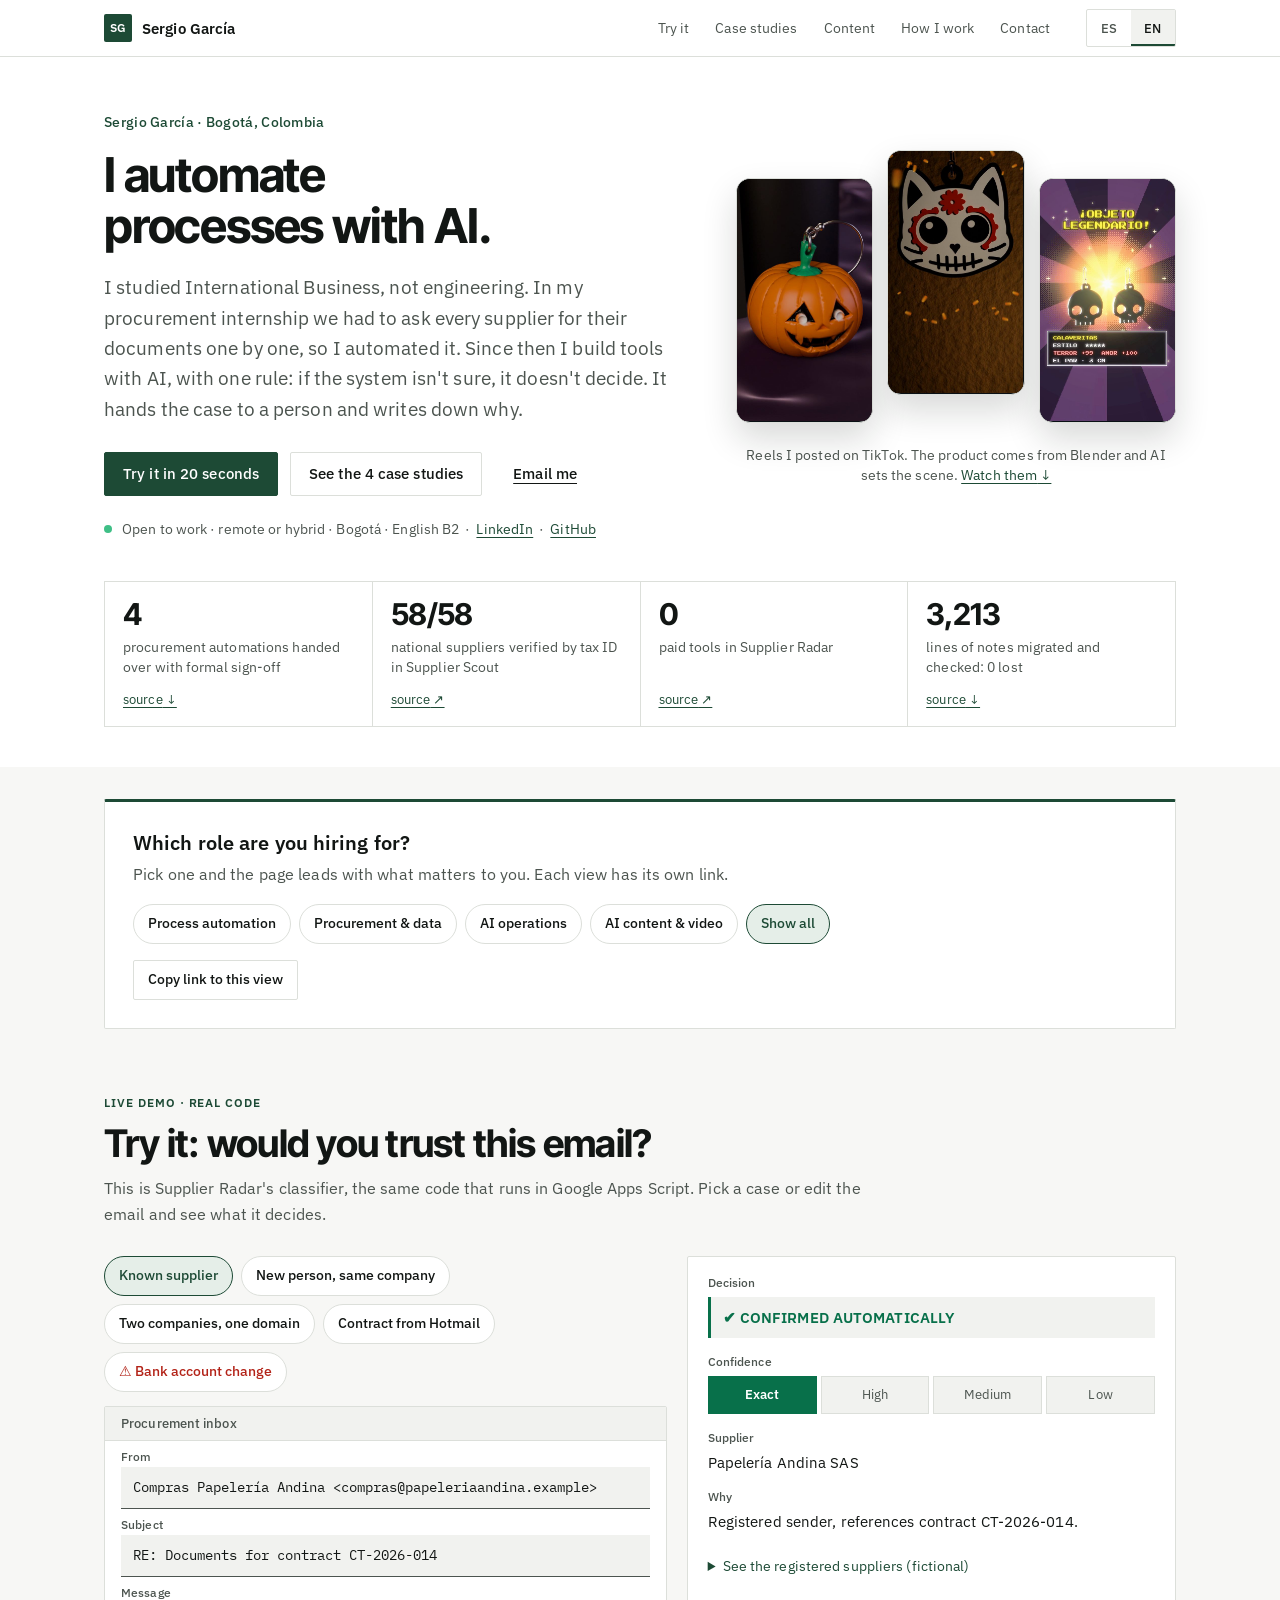
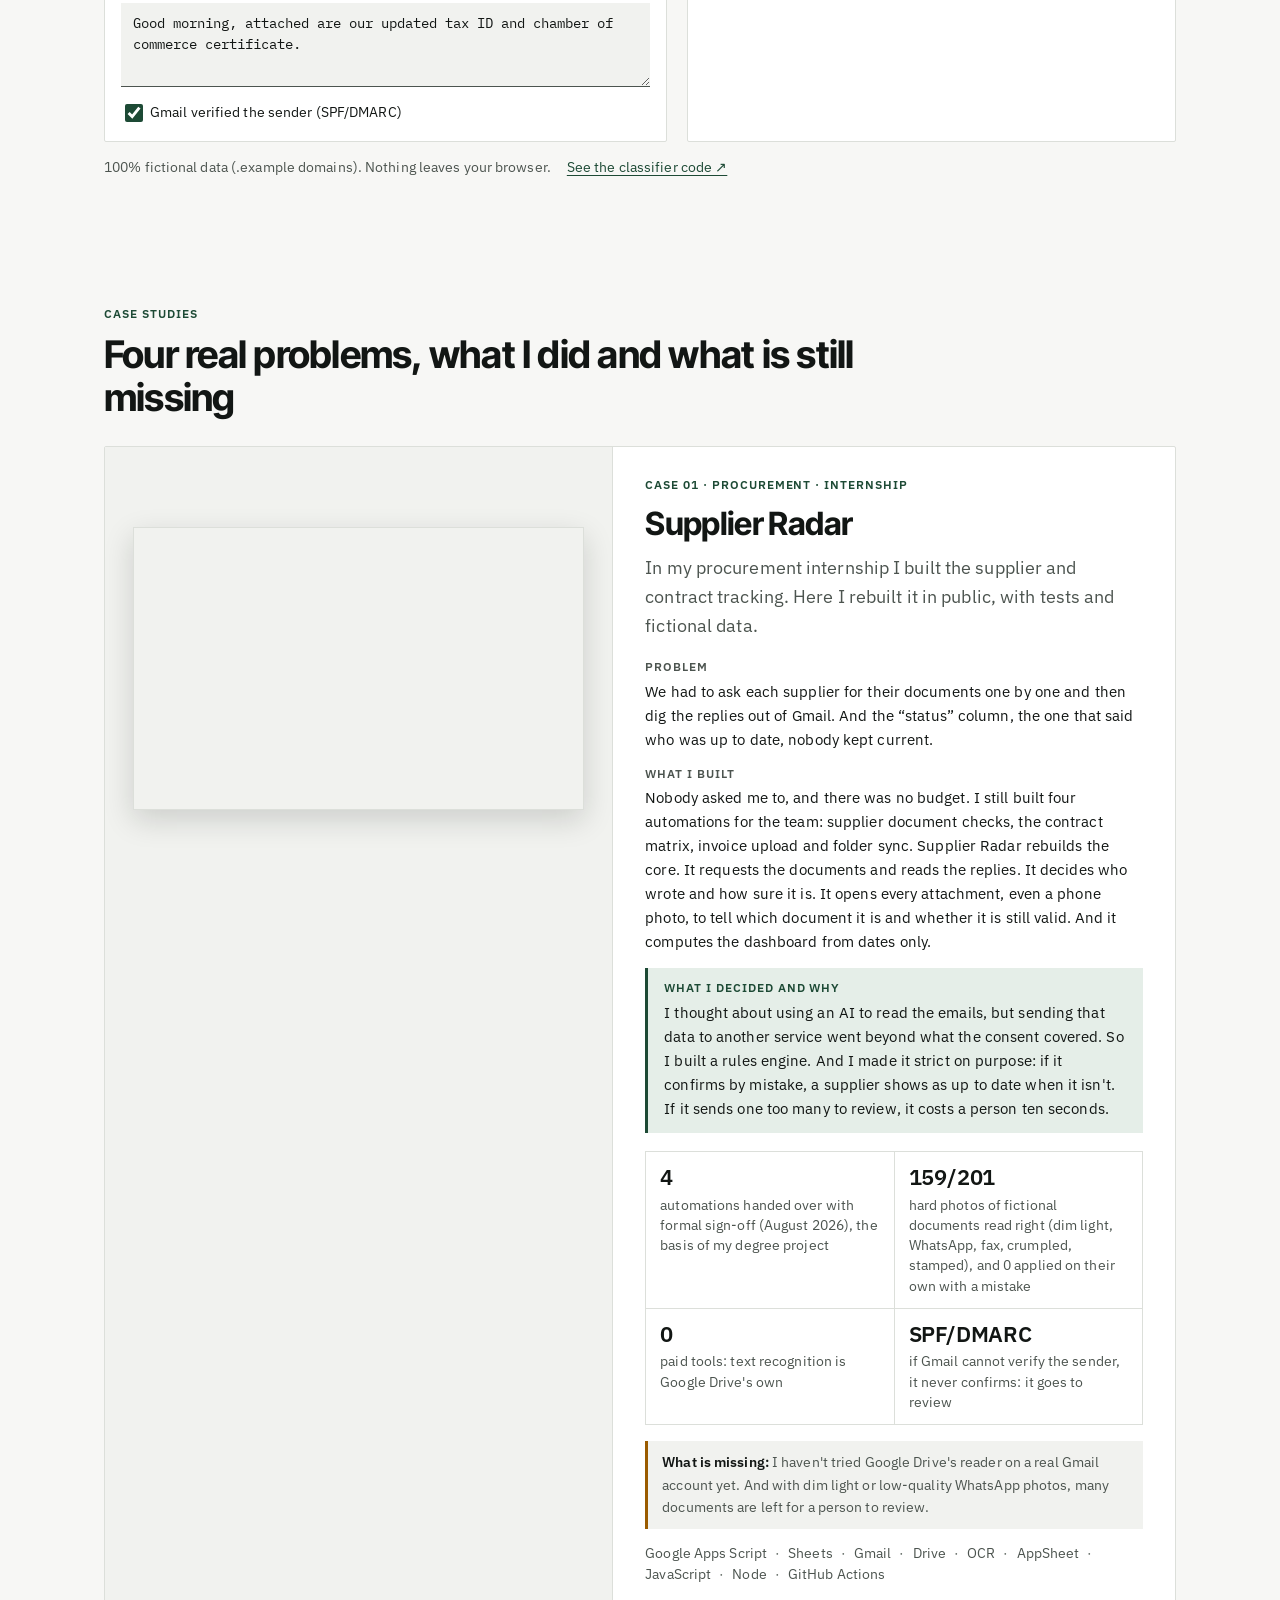
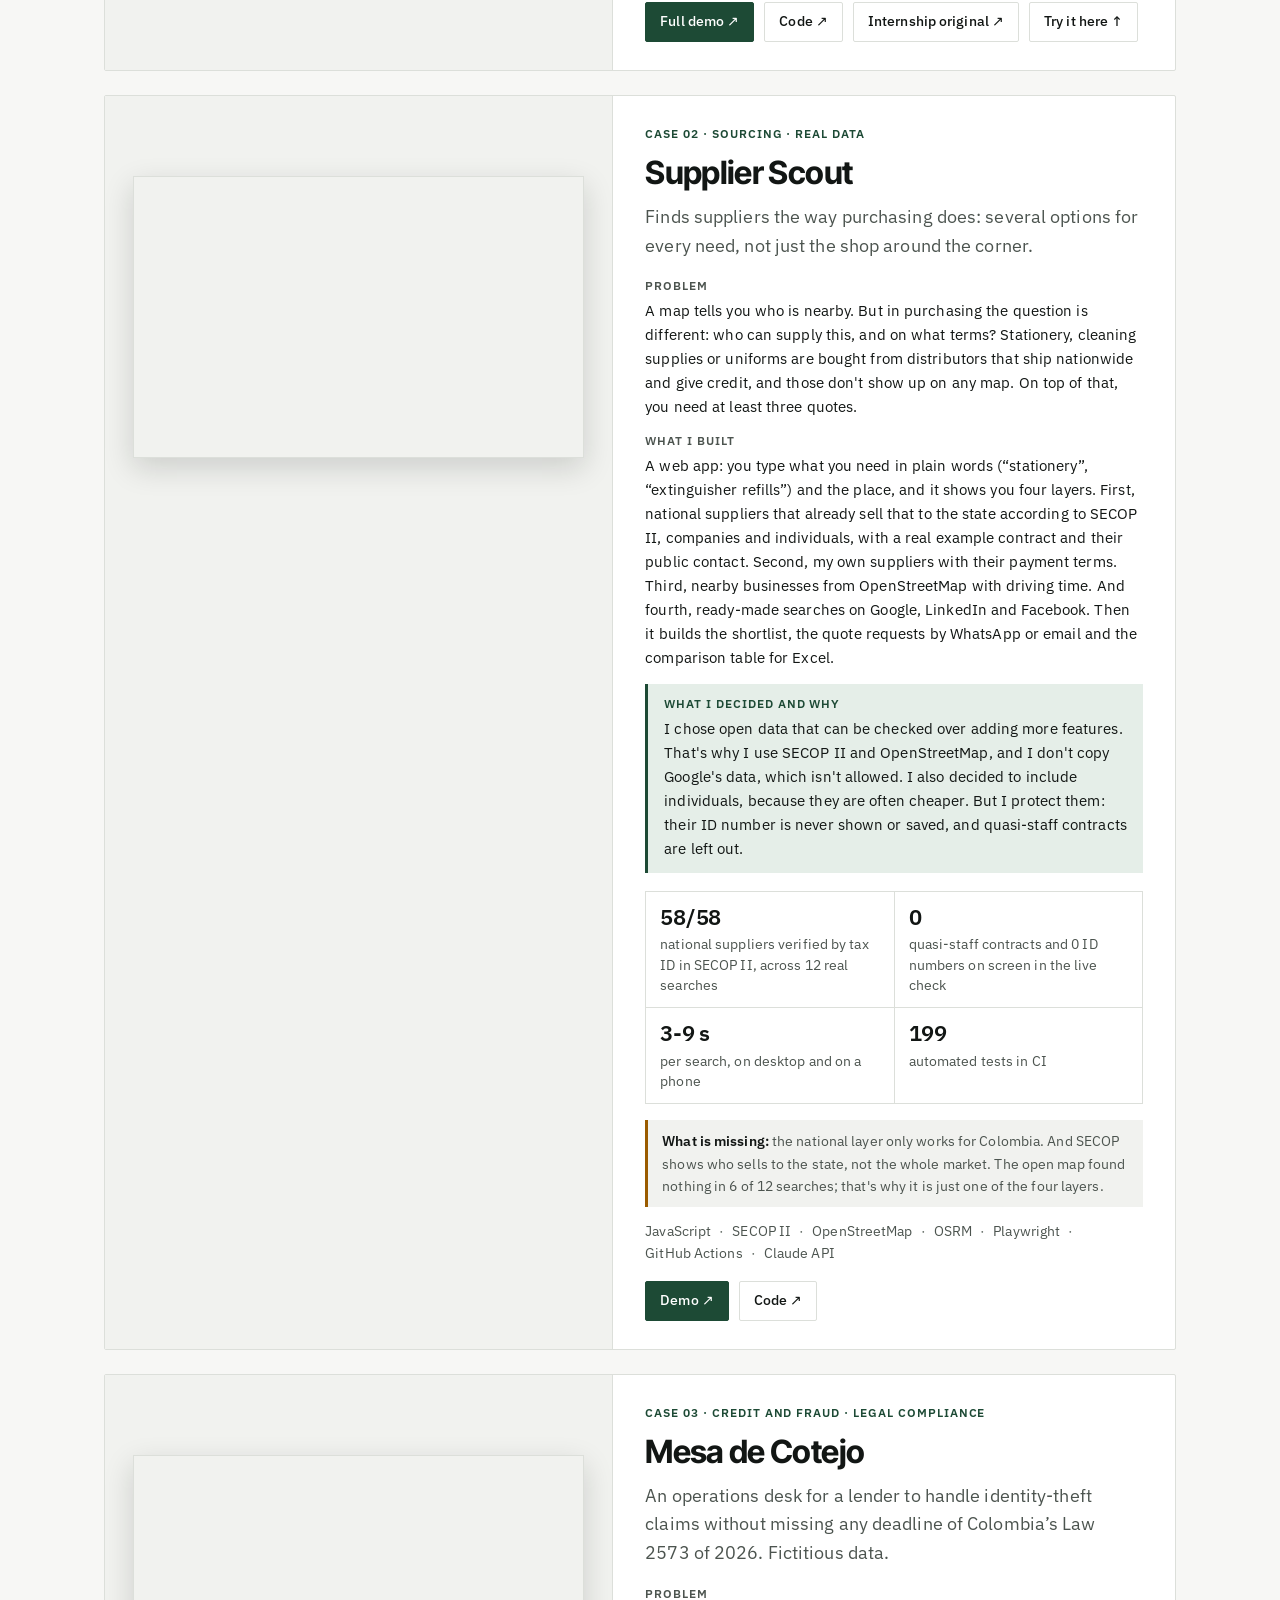
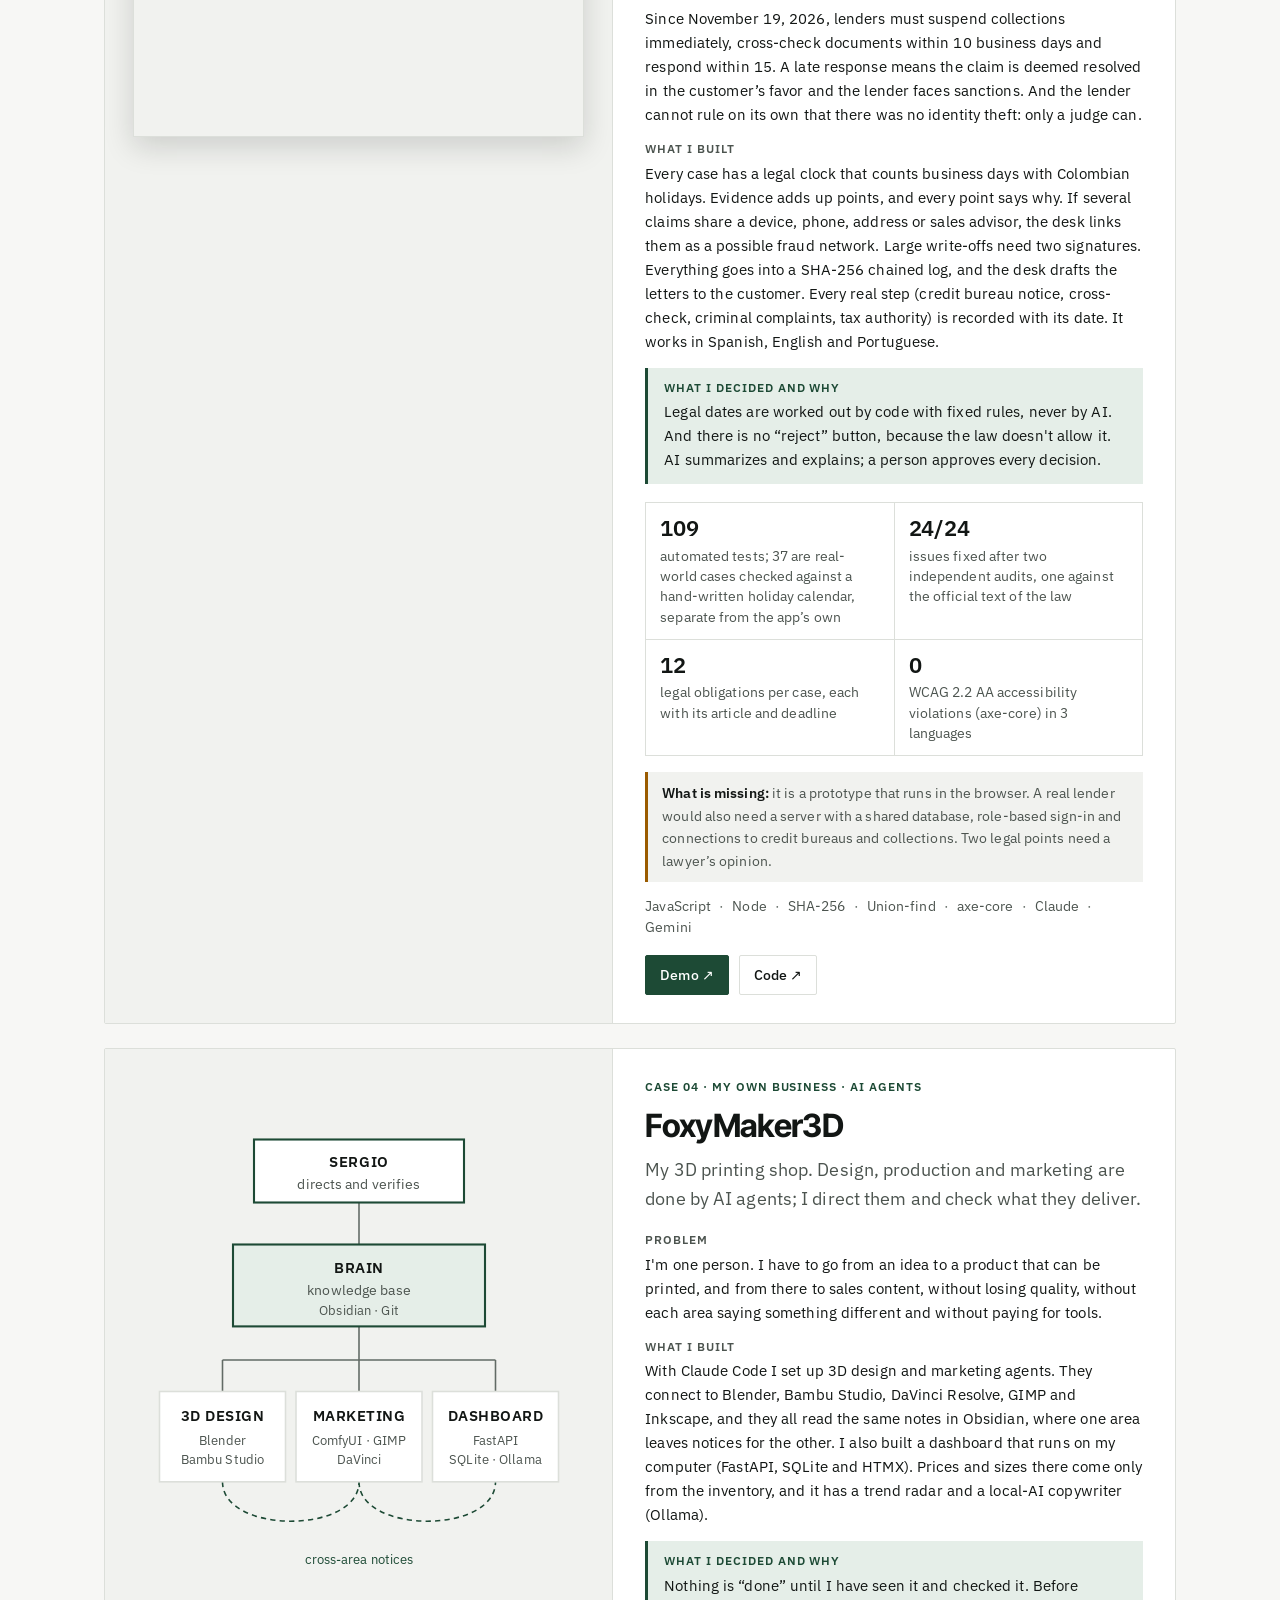
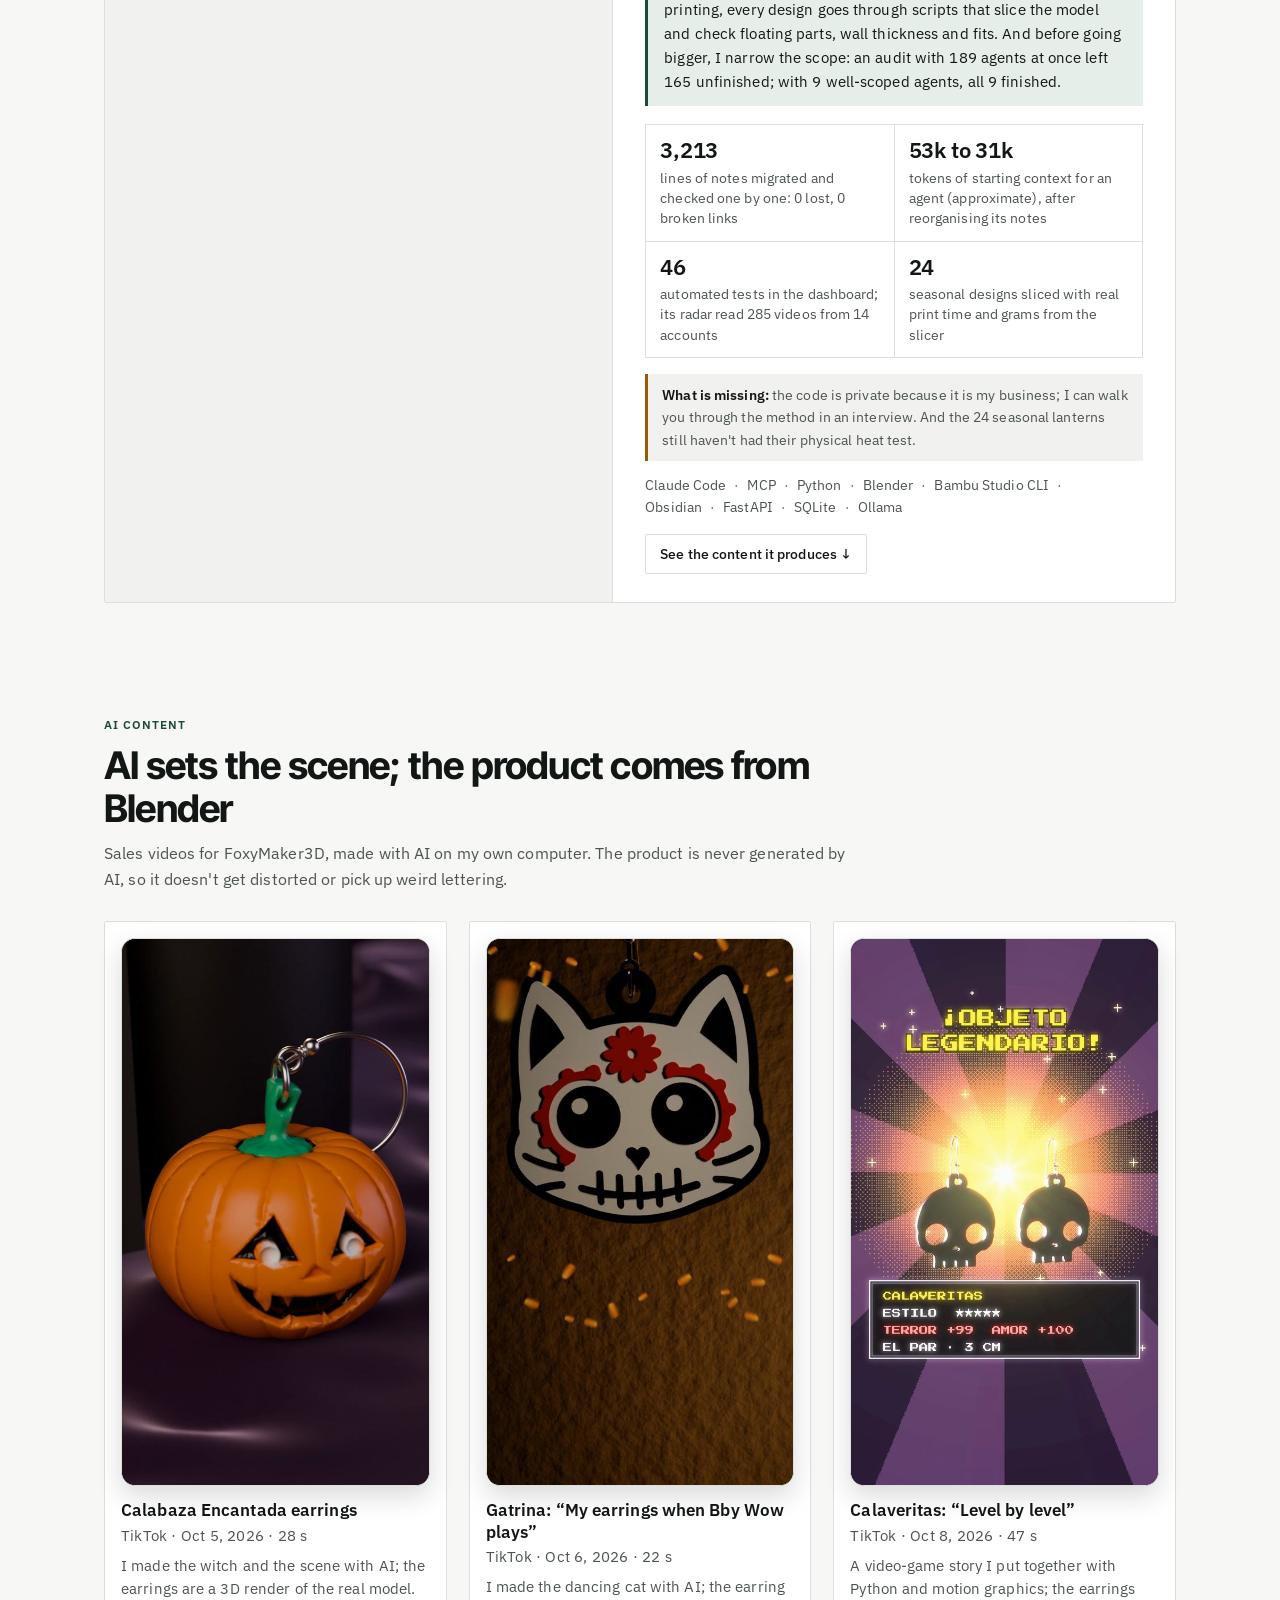
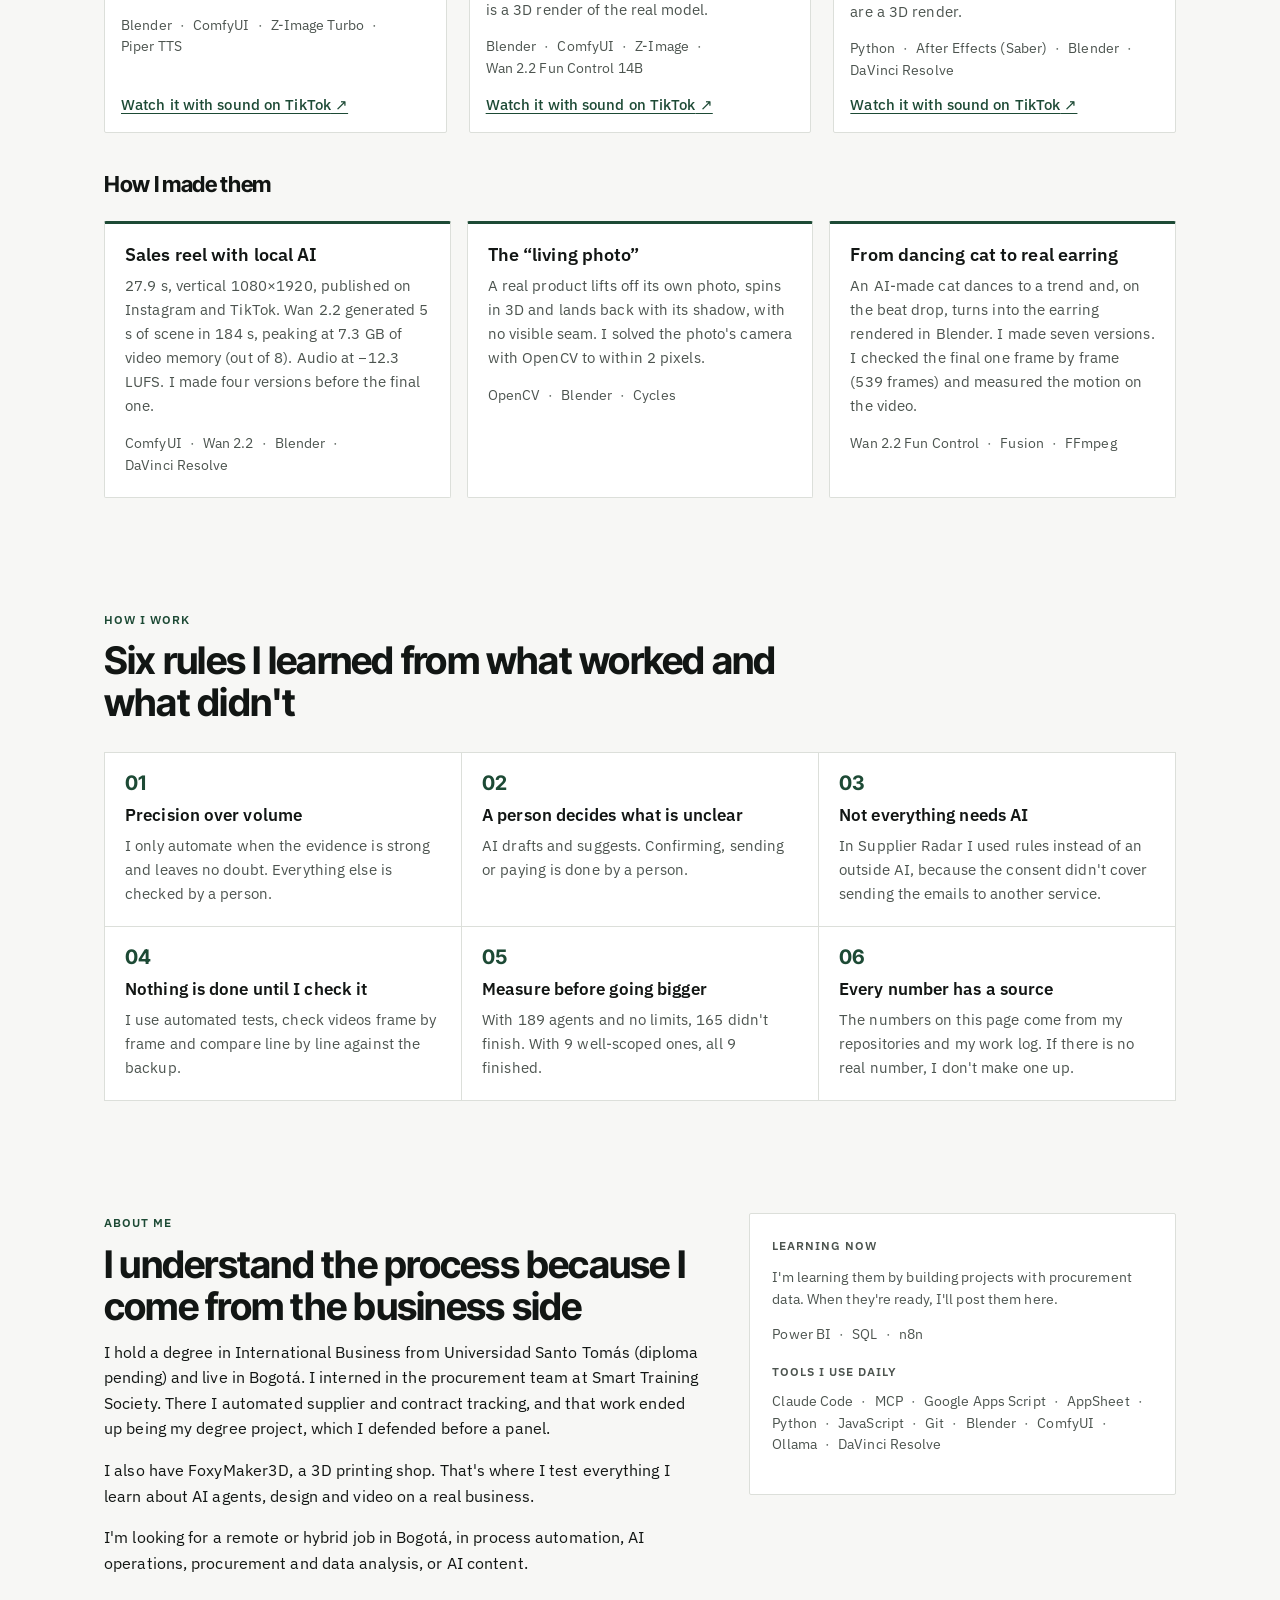
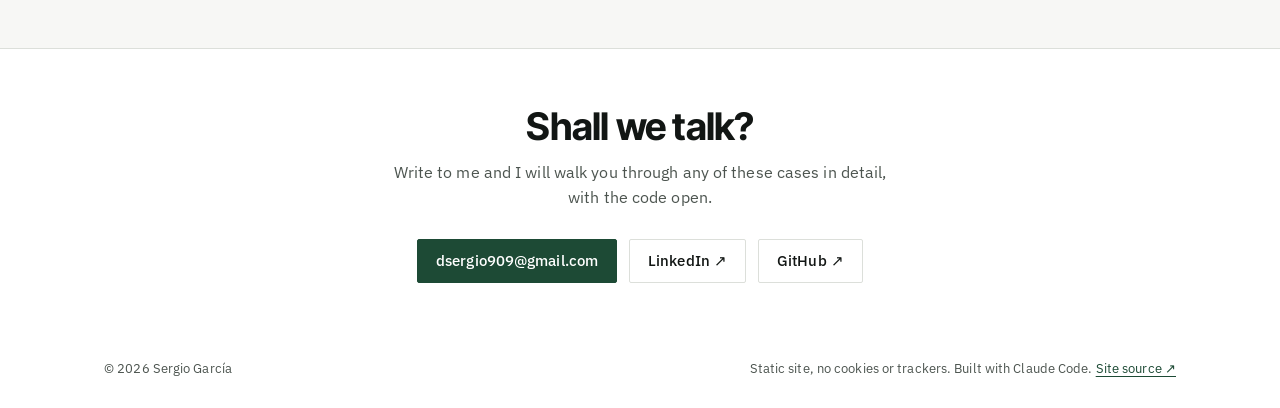
==== commit a2d2e754: "Portafolio: diseño final (verde oscuro) y textos con la voz de Sergio - Un solo diseño: verde #1d4a3" ====
--- a/index.html
+++ b/index.html
@@ -8,12 +8,12 @@
 <title>Sergio García · Automatización de procesos e IA aplicada</title>
 <meta name="description" content="Portafolio de Sergio García (Bogotá): automatización de procesos, agentes de IA y contenido con IA. Cuatro casos con demo, código y resultados verificables.">
 <meta name="author" content="Sergio García">
-<meta name="theme-color" content="#14202a">
+<meta name="theme-color" content="#f7f7f5">
 <link rel="canonical" href="https://dsergio909.github.io/">
 <link rel="icon" href="img/favicon.svg" type="image/svg+xml">
 <meta property="og:type" content="profile">
 <meta property="og:site_name" content="Sergio García">
-<meta property="og:title" content="Sergio García · Automatizo procesos y construyo IA que no adivina">
+<meta property="og:title" content="Sergio García · Automatizo procesos con IA">
 <meta property="og:description" content="Cuatro casos con demo, código y resultados verificables: Supplier Radar, Supplier Scout, la Mesa de Cotejo y un taller de impresión 3D operado con agentes de IA.">
 <meta property="og:url" content="https://dsergio909.github.io/">
 <meta property="og:image" content="https://dsergio909.github.io/img/og.png">
@@ -26,7 +26,6 @@
 <link rel="preload" href="fonts/ibm-plex-sans-latin-400-normal.woff2" as="font" type="font/woff2" crossorigin>
 <link rel="preload" href="fonts/ibm-plex-sans-latin-600-normal.woff2" as="font" type="font/woff2" crossorigin>
 <link rel="stylesheet" href="css/style.css">
-<link rel="stylesheet" href="css/paletas.css">
 <script type="application/ld+json">
 {
   "@context": "https://schema.org",
@@ -82,12 +81,12 @@
       <div class="hero__text">
         <p class="kicker">Sergio García · <span class="es">Bogotá, Colombia</span><span class="en">Bogotá, Colombia</span></p>
         <h1>
-          <span class="es">Automatizo procesos y construyo IA <mark>que no adivina.</mark></span>
-          <span class="en">I automate processes and build AI <mark>that doesn't guess.</mark></span>
+          <span class="es">Automatizo procesos con IA.</span>
+          <span class="en">I automate processes with AI.</span>
         </h1>
         <p class="lede">
-          <span class="es">Mis sistemas confirman lo que es seguro, le pasan lo dudoso a una persona con la evidencia y dejan registro de cada decisión. Vengo de Negocios Internacionales, no de ingeniería: aprendí a programar construyendo, con IA como compañera.</span>
-          <span class="en">My systems confirm what is certain, hand what is unclear to a person with the evidence, and log every decision. I come from International Business, not engineering: I learned to code by building, with AI as my pair programmer.</span>
+          <span class="es">Estudié Negocios Internacionales, no ingeniería. En mi práctica de compras había que pedirle los documentos a cada proveedor uno por uno, así que lo automaticé. Desde ahí construyo herramientas con IA, con una regla: si el sistema no está seguro, no decide. Se lo pasa a una persona y deja anotado por qué.</span>
+          <span class="en">I studied International Business, not engineering. In my procurement internship we had to ask every supplier for their documents one by one, so I automated it. Since then I build tools with AI, with one rule: if the system isn't sure, it doesn't decide. It hands the case to a person and writes down why.</span>
         </p>
         <div class="cta">
           <a class="btn btn--primary" href="#pruebalo"><span class="es">Pruébalo en 20 segundos</span><span class="en">Try it in 20 seconds</span></a>
@@ -100,21 +99,9 @@
         <div class="phone phone--1"><video class="js-loop" muted loop playsinline preload="none" poster="media/reels/calabaza-encantada.jpg" aria-label="Fragmento del reel Aretes Calabaza Encantada, sin sonido" data-en-aria-label="Clip from the reel Calabaza Encantada earrings, no sound"><source src="media/reels/calabaza-encantada-loop.mp4" type="video/mp4"></video></div>
         <div class="phone phone--2"><video class="js-loop" muted loop playsinline preload="none" poster="media/reels/gatrina-bby-wow.jpg" aria-label="Fragmento del reel Gatrina: «Mis aretes cuando suena Bby Wow», sin sonido" data-en-aria-label="Clip from the reel Gatrina: “My earrings when Bby Wow plays”, no sound"><source src="media/reels/gatrina-bby-wow-loop.mp4" type="video/mp4"></video></div>
         <div class="phone phone--3"><video class="js-loop" muted loop playsinline preload="none" poster="media/reels/calaveritas-nivel-por-nivel.jpg" aria-label="Fragmento del reel Calaveritas: «Nivel por nivel», sin sonido" data-en-aria-label="Clip from the reel Calaveritas: “Level by level”, no sound"><source src="media/reels/calaveritas-nivel-por-nivel-loop.mp4" type="video/mp4"></video></div>
-        <p class="showcase__cap"><span class="es">Reels reales que publiqué en TikTok: el producto sale de Blender y la IA pone el ambiente.</span><span class="en">Real reels I published on TikTok: the product comes from Blender and AI sets the scene.</span> <a href="#contenido"><span class="es">Verlos</span><span class="en">Watch them</span> ↓</a></p>
-      </div>
-      <aside class="card-id" aria-label="Ficha" data-en-aria-label="Profile card">
-        <div class="card-id__head"><span class="card-id__mono" aria-hidden="true">SG</span><div><p class="card-id__name">Sergio García</p><p class="card-id__role"><span class="es">Automatización de procesos e IA aplicada</span><span class="en">Process automation and applied AI</span></p></div></div>
-        <p class="status"><span class="dot" aria-hidden="true"></span><span class="es">Disponible · remoto o híbrido</span><span class="en">Open to work · remote or hybrid</span></p>
-        <dl class="facts">
-          <div><dt><span class="es">Base</span><span class="en">Based in</span></dt><dd>Bogotá, CO</dd></div>
-          <div><dt><span class="es">Formación</span><span class="en">Degree</span></dt><dd><span class="es">Negocios Internacionales</span><span class="en">International Business</span></dd></div>
-          <div><dt><span class="es">Idiomas</span><span class="en">Languages</span></dt><dd><span class="es">Español · Inglés B2</span><span class="en">Spanish · English B2</span></dd></div>
-        </dl>
-        <p class="card-id__links">
-          <a href="https://linkedin.com/in/sergio-david-garcia-celis-836b8a250" rel="noopener">LinkedIn</a>
-          <a href="https://github.com/Dsergio909" rel="noopener">GitHub</a>
-        </p>
-      </aside>
+        <p class="showcase__cap"><span class="es">Reels que publiqué en TikTok. El producto sale de Blender y la IA pone el ambiente.</span><span class="en">Reels I posted on TikTok. The product comes from Blender and AI sets the scene.</span> <a href="#contenido"><span class="es">Verlos</span><span class="en">Watch them</span> ↓</a></p>
+      </div>
+
     </div>
 
 
@@ -140,12 +127,6 @@
         <a href="#caso-foxy"><span class="es">fuente</span><span class="en">source</span> ↓</a>
       </li>
     </ul>
-    <nav class="featured" aria-label="Trabajo destacado" data-en-aria-label="Featured work">
-      <a href="#caso-radar"><img src="img/caso-radar.webp" alt="" width="1200" height="750" loading="lazy"><span>Supplier Radar</span></a>
-      <a href="#caso-scout"><img src="img/caso-scout.webp" alt="" width="1200" height="750" loading="lazy"><span>Supplier Scout</span></a>
-      <a href="#caso-cotejo"><img src="img/caso-cotejo.webp" alt="" width="1200" height="750" loading="lazy"><span>Mesa de Cotejo</span></a>
-      <a href="#contenido"><img src="media/reels/calabaza-encantada.jpg" alt="" width="540" height="960" loading="lazy"><span><span class="es">Reels con IA</span><span class="en">AI reels</span></span></a>
-    </nav>
   </div>
 </section>
 
@@ -168,34 +149,34 @@
       <div class="fit" id="fit-automatizacion">
         <h3><span class="es">Por qué encajo en automatización de procesos</span><span class="en">Why I fit a process automation role</span></h3>
         <ul>
-          <li><span class="es">Entregué cuatro automatizaciones del área de compras (Apps Script, Sheets, Gmail, Drive y AppSheet), con acta de entrega.</span><span class="en">I handed over four procurement automations (Apps Script, Sheets, Gmail, Drive and AppSheet) with formal sign-off.</span></li>
-          <li><span class="es">Diseño para que lo dudoso le llegue a una persona con la evidencia y para que cada decisión quede registrada.</span><span class="en">I design so that unclear cases reach a person with the evidence, and every decision is logged.</span></li>
-          <li><span class="es">Construyo y verifico con Claude Code: mis repositorios públicos tienen pruebas automáticas en integración continua.</span><span class="en">I build and verify with Claude Code: my public repositories run automated tests in CI.</span></li>
+          <li><span class="es">En mi práctica entregué cuatro automatizaciones de compras, con acta. Las hice con Apps Script, Sheets, Gmail, Drive y AppSheet.</span><span class="en">In my internship I handed over four procurement automations, with formal sign-off. I built them with Apps Script, Sheets, Gmail, Drive and AppSheet.</span></li>
+          <li><span class="es">Lo que el sistema no tiene claro le llega a una persona, con la evidencia al lado. Cada decisión queda anotada.</span><span class="en">Whatever the system isn't sure about goes to a person, with the evidence next to it. Every decision gets written down.</span></li>
+          <li><span class="es">El código lo escribe Claude Code. Yo defino qué hace falta, reviso y decido. Mis repositorios públicos corren pruebas automáticas cada vez que cambio algo.</span><span class="en">Claude Code writes the code. I decide what is needed, review it and make the calls. My public repositories run automated tests every time I change something.</span></li>
         </ul>
       </div>
       <div class="fit" id="fit-datos">
         <h3><span class="es">Por qué encajo en compras y datos</span><span class="en">Why I fit a procurement and data role</span></h3>
         <ul>
-          <li><span class="es">Conozco compras desde adentro: hice la práctica en el área y mi trabajo de grado fue un plan de mejora basado en su automatización.</span><span class="en">I know procurement from the inside: I interned in the team and my degree project was an improvement plan built on automating it.</span></li>
-          <li><span class="es">Mis tableros se calculan con fechas, no con columnas de estado que nadie actualiza.</span><span class="en">My dashboards are computed from dates, not from status columns nobody updates.</span></li>
-          <li><span class="es">Comparo proveedores por el costo real del pedido: paquetes, mínimos, impuestos, envío y moneda.</span><span class="en">I compare suppliers by the real cost of the order: packs, minimums, tax, shipping and currency.</span></li>
+          <li><span class="es">Conozco compras desde adentro. Hice la práctica en el área, y mi trabajo de grado fue un plan de mejora con lo que automaticé ahí.</span><span class="en">I know procurement from the inside. I interned in the team, and my degree project was an improvement plan built on what I automated there.</span></li>
+          <li><span class="es">Mis tableros se calculan con las fechas. No dependen de una columna de «estado» que al final nadie actualiza.</span><span class="en">My dashboards are computed from dates. They don't rely on a “status” column that, in the end, nobody updates.</span></li>
+          <li><span class="es">Comparo proveedores por lo que de verdad cuesta el pedido: paquetes, mínimos, impuestos, envío y moneda.</span><span class="en">I compare suppliers by the real cost of the order: packs, minimums, tax, shipping and currency.</span></li>
         </ul>
-        <p class="fit__note"><span class="es">En construcción: un tablero de compras en Power BI y SQL aplicado sobre los mismos datos.</span><span class="en">In progress: a procurement dashboard in Power BI and applied SQL on the same data.</span></p>
+        <p class="fit__note"><span class="es">Ahora estoy armando un tablero de compras en Power BI, con SQL sobre esos mismos datos.</span><span class="en">Right now I'm building a procurement dashboard in Power BI, with SQL on that same data.</span></p>
       </div>
       <div class="fit" id="fit-ia">
         <h3><span class="es">Por qué encajo en operaciones con IA</span><span class="en">Why I fit an AI operations role</span></h3>
         <ul>
-          <li><span class="es">Coordino agentes de IA de diseño 3D y de marketing con una base de conocimiento compartida y conectores MCP a Blender, DaVinci Resolve y más.</span><span class="en">I coordinate 3D design and marketing AI agents through a shared knowledge base and MCP connectors to Blender, DaVinci Resolve and more.</span></li>
-          <li><span class="es">Le pongo límites a la IA: herramientas de solo lectura, no ve teléfonos ni correos y no puede inventar datos.</span><span class="en">I put limits on AI: read-only tools, it never sees phone numbers or emails, and it cannot invent data.</span></li>
-          <li><span class="es">Mido antes de escalar: 189 agentes en paralelo dejaron 165 sin terminar; 9 agentes con alcance acotado terminaron los 9.</span><span class="en">I measure before scaling: 189 parallel agents left 165 unfinished; 9 agents with a narrow scope all finished.</span></li>
+          <li><span class="es">Trabajo con varios agentes de IA para diseño 3D y marketing, y todos leen las mismas notas. Los conecto a Blender y DaVinci Resolve.</span><span class="en">I work with several AI agents for 3D design and marketing, and they all read the same notes. I connect them to Blender and DaVinci Resolve.</span></li>
+          <li><span class="es">A la IA le pongo límites: solo lee, no ve teléfonos ni correos y no puede inventar datos.</span><span class="en">I put limits on the AI: it can only read, it never sees phone numbers or emails, and it can't make up data.</span></li>
+          <li><span class="es">Aprendí a medir antes de agrandar: lancé 189 agentes al tiempo y 165 no terminaron. Con 9 bien acotados, terminaron los 9.</span><span class="en">I learned to measure before going bigger: I launched 189 agents at once and 165 didn't finish. With 9 well-scoped ones, all 9 finished.</span></li>
         </ul>
       </div>
       <div class="fit" id="fit-contenido">
         <h3><span class="es">Por qué encajo en contenido con IA</span><span class="en">Why I fit an AI content role</span></h3>
         <ul>
-          <li><span class="es">Produzco reels de venta con IA local y el producto real renderizado en Blender: la IA nunca deforma el producto.</span><span class="en">I produce sales reels with local AI and the real product rendered in Blender: the AI never distorts the product.</span></li>
-          <li><span class="es">Edito en DaVinci Resolve cortando al ritmo de la música y reviso el render cuadro por cuadro.</span><span class="en">I edit in DaVinci Resolve, cutting to the beat, and review the render frame by frame.</span></li>
-          <li><span class="es">Mido lo técnico: memoria de video, tiempos de render y volumen en LUFS.</span><span class="en">I measure the technical side: video memory, render times and loudness in LUFS.</span></li>
+          <li><span class="es">Hago reels de venta con IA que corre en mi computador. El producto sale de Blender, así que la IA nunca lo deforma.</span><span class="en">I make sales reels with AI that runs on my own computer. The product comes from Blender, so the AI never distorts it.</span></li>
+          <li><span class="es">Edito en DaVinci Resolve, corto al ritmo de la música y reviso el render cuadro por cuadro.</span><span class="en">I edit in DaVinci Resolve, cut to the beat and check the render frame by frame.</span></li>
+          <li><span class="es">También mido lo técnico: cuánta memoria de video usa, cuánto se demora el render y el volumen en LUFS.</span><span class="en">I also measure the technical side: how much video memory it uses, how long the render takes and the loudness in LUFS.</span></li>
         </ul>
       </div>
 
@@ -255,7 +236,7 @@
         <p class="result__val" id="r-supplier">…</p>
         <p class="result__label"><span class="es">Por qué</span><span class="en">Why</span></p>
         <p class="result__val" id="r-why">…</p>
-        <p class="alert" id="r-alert" hidden><span class="es">Alerta: alguien podría estar haciéndose pasar por el proveedor. Así se frena el fraude de cambio de cuenta bancaria: el sistema nunca confirma si Gmail no pudo verificar al remitente.</span><span class="en">Alert: someone may be impersonating the supplier. This is how bank-account-change fraud gets stopped: the system never confirms when Gmail could not verify the sender.</span></p>
+        <p class="alert" id="r-alert" hidden><span class="es">Alerta: alguien podría estar haciéndose pasar por el proveedor. Si Gmail no pudo verificar quién mandó el correo, el sistema nunca lo confirma. Así se frena el fraude de cambio de cuenta bancaria.</span><span class="en">Alert: someone may be pretending to be the supplier. If Gmail couldn't verify who sent the email, the system never confirms it. That is how bank-account-change fraud gets stopped.</span></p>
         <details class="suppliers">
           <summary><span class="es">Ver los proveedores registrados (ficticios)</span><span class="en">See the registered suppliers (fictional)</span></summary>
           <ul id="r-list"></ul>
@@ -272,7 +253,7 @@
   <div class="wrap">
     <header class="sec-head">
       <p class="eyebrow"><span class="es">Casos</span><span class="en">Case studies</span></p>
-      <h2 id="casos-titulo"><span class="es">Cuatro problemas reales, cómo los resolví y qué falta</span><span class="en">Four real problems, how I solved them and what is still missing</span></h2>
+      <h2 id="casos-titulo"><span class="es">Cuatro problemas reales, lo que hice y lo que falta</span><span class="en">Four real problems, what I did and what is still missing</span></h2>
     </header>
 
     <div class="cases">
@@ -285,14 +266,14 @@
         <div class="case__body">
           <p class="eyebrow"><span class="es">Caso 01 · Compras · Práctica profesional</span><span class="en">Case 01 · Procurement · Internship</span></p>
           <h3 id="t-radar">Supplier Radar</h3>
-          <p class="case__lede"><span class="es">El seguimiento de proveedores y contratos que construí en mi práctica de compras, reconstruido en público con pruebas y datos ficticios.</span><span class="en">The supplier and contract tracking I built during my procurement internship, rebuilt in public with tests and synthetic data.</span></p>
+          <p class="case__lede"><span class="es">En mi práctica de compras armé el seguimiento de proveedores y contratos. Aquí lo rehíce en público, con pruebas y datos ficticios.</span><span class="en">In my procurement internship I built the supplier and contract tracking. Here I rebuilt it in public, with tests and fictional data.</span></p>
           <dl class="case__grid">
             <div><dt><span class="es">Problema</span><span class="en">Problem</span></dt>
-              <dd><span class="es">Pedir documentos uno por uno, buscar las respuestas en Gmail y confiar en una columna «estado» que en la práctica nadie mantenía al día.</span><span class="en">Requesting documents one by one, digging replies out of Gmail and trusting a “status” column that, in practice, nobody kept current.</span></dd></div>
-            <div><dt><span class="es">Qué construí</span><span class="en">What I built</span></dt>
-              <dd><span class="es">Por iniciativa propia y sin presupuesto, cuatro automatizaciones del área: verificación documental de proveedores, matriz de contratos, carga de facturas y sincronización de carpetas. Supplier Radar reconstruye el núcleo: pide los documentos, lee las respuestas, decide quién escribió con niveles de confianza, lee cada adjunto por dentro (aunque sea una foto del celular) para saber qué documento es y si sigue vigente, y calcula el tablero solo con fechas.</span><span class="en">On my own initiative and with no budget, four automations for the team: supplier document checks, a contract matrix, invoice upload and folder sync. Supplier Radar rebuilds the core: it requests documents, reads replies, decides who wrote using confidence tiers, reads each attachment's content (even a phone photo) to tell which document it is and whether it is still valid, and computes the dashboard from dates only.</span></dd></div>
-            <div class="case__decision"><dt><span class="es">La decisión que defiendo</span><span class="en">The decision I'd defend</span></dt>
-              <dd><span class="es">Evalué una API de IA para clasificar los correos y elegí un motor de reglas propio, por el alcance del consentimiento de datos. Y precisión antes que cobertura: una confirmación equivocada marca como «al día» a un proveedor que no lo está; una revisión de más le cuesta diez segundos a una persona.</span><span class="en">I evaluated an AI API to classify the emails and chose my own rules engine, because of the scope of data consent. And precision over recall: a wrong confirmation marks a supplier as compliant when it is not; one extra review costs a person ten seconds.</span></dd></div>
+              <dd><span class="es">Había que pedirle los documentos a cada proveedor uno por uno y después buscar las respuestas en Gmail. Y la columna de «estado», la que decía quién estaba al día, nadie la actualizaba.</span><span class="en">We had to ask each supplier for their documents one by one and then dig the replies out of Gmail. And the “status” column, the one that said who was up to date, nobody kept current.</span></dd></div>
+            <div><dt><span class="es">Qué hice</span><span class="en">What I built</span></dt>
+              <dd><span class="es">Nadie me lo pidió y no había presupuesto. Igual hice cuatro automatizaciones para el área: revisar los documentos de los proveedores, la matriz de contratos, la carga de facturas y la sincronización de carpetas. Supplier Radar rehace lo principal. Pide los documentos y lee las respuestas. Decide quién escribió y qué tan seguro está. Abre cada adjunto, aunque sea una foto del celular, para saber qué documento es y si sigue vigente. Y el tablero lo calcula solo con fechas.</span><span class="en">Nobody asked me to, and there was no budget. I still built four automations for the team: supplier document checks, the contract matrix, invoice upload and folder sync. Supplier Radar rebuilds the core. It requests the documents and reads the replies. It decides who wrote and how sure it is. It opens every attachment, even a phone photo, to tell which document it is and whether it is still valid. And it computes the dashboard from dates only.</span></dd></div>
+            <div class="case__decision"><dt><span class="es">Lo que decidí y por qué</span><span class="en">What I decided and why</span></dt>
+              <dd><span class="es">Pensé en usar una IA para leer los correos, pero mandar esos datos a otro servicio se salía de lo que cubría el consentimiento. Por eso armé un motor de reglas. Y lo hice estricto a propósito: si confirma por error, un proveedor queda «al día» sin estarlo. Si manda uno de más a revisión, a la persona le cuesta diez segundos.</span><span class="en">I thought about using an AI to read the emails, but sending that data to another service went beyond what the consent covered. So I built a rules engine. And I made it strict on purpose: if it confirms by mistake, a supplier shows as up to date when it isn't. If it sends one too many to review, it costs a person ten seconds.</span></dd></div>
           </dl>
           <ul class="results">
             <li><b>4</b> <span class="es">automatizaciones entregadas con acta (agosto de 2026), base de mi trabajo de grado</span><span class="en">automations handed over with formal sign-off (August 2026), the basis of my degree project</span></li>
@@ -300,7 +281,7 @@
             <li><b>0</b> <span class="es">herramientas de pago: el reconocimiento de texto es el de Google Drive</span><span class="en">paid tools: text recognition is Google Drive's own</span></li>
             <li><b>SPF/DMARC</b> <span class="es">si Gmail no verifica al remitente, nunca confirma: lo manda a revisión</span><span class="en">if Gmail cannot verify the sender, it never confirms: it goes to review</span></li>
           </ul>
-          <p class="gap"><b><span class="es">Lo que aún no hace:</span><span class="en">What it doesn't do yet:</span></b> <span class="es">el lector de Google Drive aún no lo he probado en un Gmail real, y con poca luz o fotos de WhatsApp en baja calidad muchos documentos quedan para revisión humana.</span><span class="en">I have not yet tried Google Drive's reader on a real Gmail account, and with dim light or low-quality WhatsApp photos many documents are left for human review.</span></p>
+          <p class="gap"><b><span class="es">Lo que falta:</span><span class="en">What is missing:</span></b> <span class="es">todavía no he probado el lector de Google Drive en un Gmail real. Y con poca luz o con fotos de WhatsApp en baja calidad, muchos documentos se quedan para que los revise una persona.</span><span class="en">I haven't tried Google Drive's reader on a real Gmail account yet. And with dim light or low-quality WhatsApp photos, many documents are left for a person to review.</span></p>
           <ul class="tags" aria-label="Herramientas" data-en-aria-label="Tools">
             <li>Google Apps Script</li><li>Sheets</li><li>Gmail</li><li>Drive</li><li>OCR</li><li>AppSheet</li><li>JavaScript</li><li>Node</li><li>GitHub Actions</li>
           </ul>
@@ -324,11 +305,11 @@
           <p class="case__lede"><span class="es">Busca proveedores como lo hace compras: varias opciones para cada necesidad, no solo el negocio de la esquina.</span><span class="en">Finds suppliers the way purchasing does: several options for every need, not just the shop around the corner.</span></p>
           <dl class="case__grid">
             <div><dt><span class="es">Problema</span><span class="en">Problem</span></dt>
-              <dd><span class="es">Un mapa responde «¿quién está cerca?», pero compras pregunta «¿quién me surte y en qué condiciones?». La papelería, el aseo o la dotación se compran a distribuidores que despachan a todo el país y dan crédito, y ningún mapa los muestra. Además, se necesitan al menos tres cotizaciones.</span><span class="en">A map answers “who is near me?”, but purchasing asks “who can supply this, and on what terms?”. Stationery, cleaning supplies or uniforms are bought from distributors that ship nationwide and give credit, and no map shows them. And at least three quotes are needed.</span></dd></div>
-            <div><dt><span class="es">Qué construí</span><span class="en">What I built</span></dt>
-              <dd><span class="es">Una app web donde se escribe lo que se necesita en palabras normales («papelería», «recarga de extintores») y el lugar. Muestra cuatro capas: proveedores nacionales que ya le venden eso al Estado según SECOP II (empresas y personas naturales, con un contrato real de ejemplo y su contacto público), mis proveedores con sus condiciones de pago, negocios cercanos de OpenStreetMap con el tiempo en carro y búsquedas listas en Google, LinkedIn y Facebook. Después arma la lista corta, los pedidos de cotización por WhatsApp o correo y el cuadro comparativo para Excel.</span><span class="en">A web app where you type what you need in plain words (“stationery”, “extinguisher refills”) and the place. It shows four layers: national suppliers that already sell that to the state according to SECOP II (companies and individuals, with a real example contract and their public contact), my suppliers with their payment terms, nearby businesses from OpenStreetMap with driving time, and ready-made searches on Google, LinkedIn and Facebook. Then it builds the shortlist, the quote requests by WhatsApp or email and the comparison table for Excel.</span></dd></div>
-            <div class="case__decision"><dt><span class="es">La decisión que defiendo</span><span class="en">The decision I'd defend</span></dt>
-              <dd><span class="es">Datos abiertos y comprobables antes que más funciones: SECOP II y OpenStreetMap en vez de copiar datos de Google, que no lo permite. E incluir a las personas naturales, que muchas veces son más baratas, pero protegidas: su cédula nunca se muestra ni se guarda, y los contratos de «apoyo a la gestión» quedan fuera.</span><span class="en">Open, verifiable data before more features: SECOP II and OpenStreetMap instead of copying Google's data, which is not allowed. And including individuals, who are often cheaper, but protected: their ID number is never shown or saved, and quasi-staff contracts are left out.</span></dd></div>
+              <dd><span class="es">Un mapa te dice quién está cerca. Pero en compras la pregunta es otra: ¿quién me surte y en qué condiciones? La papelería, el aseo o la dotación se le compran a distribuidores que despachan a todo el país y dan crédito, y esos no salen en ningún mapa. Además, hay que tener por lo menos tres cotizaciones.</span><span class="en">A map tells you who is nearby. But in purchasing the question is different: who can supply this, and on what terms? Stationery, cleaning supplies or uniforms are bought from distributors that ship nationwide and give credit, and those don't show up on any map. On top of that, you need at least three quotes.</span></dd></div>
+            <div><dt><span class="es">Qué hice</span><span class="en">What I built</span></dt>
+              <dd><span class="es">Una app web: escribes lo que necesitas en palabras normales («papelería», «recarga de extintores») y el lugar, y te muestra cuatro capas. Primero, los proveedores nacionales que ya le venden eso al Estado según SECOP II, empresas y personas naturales, con un contrato real de ejemplo y su contacto público. Segundo, mis proveedores con sus condiciones de pago. Tercero, negocios cercanos de OpenStreetMap con el tiempo en carro. Y cuarto, búsquedas listas en Google, LinkedIn y Facebook. Después arma la lista corta, los pedidos de cotización por WhatsApp o correo y el cuadro comparativo para Excel.</span><span class="en">A web app: you type what you need in plain words (“stationery”, “extinguisher refills”) and the place, and it shows you four layers. First, national suppliers that already sell that to the state according to SECOP II, companies and individuals, with a real example contract and their public contact. Second, my own suppliers with their payment terms. Third, nearby businesses from OpenStreetMap with driving time. And fourth, ready-made searches on Google, LinkedIn and Facebook. Then it builds the shortlist, the quote requests by WhatsApp or email and the comparison table for Excel.</span></dd></div>
+            <div class="case__decision"><dt><span class="es">Lo que decidí y por qué</span><span class="en">What I decided and why</span></dt>
+              <dd><span class="es">Preferí datos abiertos que se puedan comprobar antes que meter más funciones. Por eso uso SECOP II y OpenStreetMap, y no copio datos de Google, que no lo permite. También decidí incluir a las personas naturales, porque muchas veces son más baratas. Pero las protejo: su cédula nunca se muestra ni se guarda, y los contratos de «apoyo a la gestión» quedan por fuera.</span><span class="en">I chose open data that can be checked over adding more features. That's why I use SECOP II and OpenStreetMap, and I don't copy Google's data, which isn't allowed. I also decided to include individuals, because they are often cheaper. But I protect them: their ID number is never shown or saved, and quasi-staff contracts are left out.</span></dd></div>
           </dl>
           <ul class="results">
             <li><b>58/58</b> <span class="es">proveedores nacionales comprobados por NIT en SECOP II, en 12 búsquedas reales</span><span class="en">national suppliers verified by tax ID in SECOP II, across 12 real searches</span></li>
@@ -336,7 +317,7 @@
             <li><b>3-9 s</b> <span class="es">por búsqueda, en computador y en celular</span><span class="en">per search, on desktop and on a phone</span></li>
             <li><b>199</b> <span class="es">pruebas automáticas en integración continua</span><span class="en">automated tests in CI</span></li>
           </ul>
-          <p class="gap"><b><span class="es">Lo que falta:</span><span class="en">What is missing:</span></b> <span class="es">la capa nacional solo existe para Colombia, y SECOP muestra a quién le vende al Estado, no a todo el mercado. El mapa abierto no encontró nada en 6 de 12 búsquedas: por eso es una capa de cuatro.</span><span class="en">the national layer exists only for Colombia, and SECOP shows who sells to the state, not the whole market. The open map found nothing for 6 of 12 searches: that is why it is one layer of four.</span></p>
+          <p class="gap"><b><span class="es">Lo que falta:</span><span class="en">What is missing:</span></b> <span class="es">la capa nacional solo sirve para Colombia. Y SECOP muestra a quién le vende al Estado, no todo el mercado. El mapa abierto no encontró nada en 6 de 12 búsquedas; por eso es solo una de las cuatro capas.</span><span class="en">the national layer only works for Colombia. And SECOP shows who sells to the state, not the whole market. The open map found nothing in 6 of 12 searches; that's why it is just one of the four layers.</span></p>
           <ul class="tags" aria-label="Herramientas" data-en-aria-label="Tools">
             <li>JavaScript</li><li>SECOP II</li><li>OpenStreetMap</li><li>OSRM</li><li>Playwright</li><li>GitHub Actions</li><li>Claude API</li>
           </ul>
@@ -355,14 +336,14 @@
         <div class="case__body">
           <p class="eyebrow"><span class="es">Caso 03 · Crédito y fraude · Cumplimiento legal</span><span class="en">Case 03 · Credit and fraud · Legal compliance</span></p>
           <h3 id="t-cotejo">Mesa de Cotejo</h3>
-          <p class="case__lede"><span class="es">Una mesa de operación para que una entidad de crédito atienda los reclamos por suplantación de identidad sin dejar vencer ningún plazo de la Ley 2573 de 2026. Datos ficticios.</span><span class="en">An operations desk for a lender to handle identity-theft claims without missing any deadline of Colombia’s Law 2573 of 2026. Fictitious data.</span></p>
+          <p class="case__lede"><span class="es">Una mesa de trabajo para que una entidad de crédito atienda los reclamos por suplantación de identidad sin que se le venza ningún plazo de la Ley 2573 de 2026. Con datos ficticios.</span><span class="en">An operations desk for a lender to handle identity-theft claims without missing any deadline of Colombia’s Law 2573 of 2026. Fictitious data.</span></p>
           <dl class="case__grid">
             <div><dt><span class="es">Problema</span><span class="en">Problem</span></dt>
-              <dd><span class="es">Desde el 19 de noviembre de 2026, quien da crédito debe suspender el cobro de inmediato, cotejar los documentos en 10 días hábiles y responder en 15. Si no responde a tiempo, el reclamo se entiende resuelto a favor del cliente y la entidad se expone a sanción. Y no puede decidir sola que no hubo suplantación: eso lo decide un juez.</span><span class="en">Since November 19, 2026, lenders must suspend collections immediately, cross-check documents within 10 business days and respond within 15. A late response means the claim is deemed resolved in the customer’s favor and the lender faces sanctions. And the lender cannot rule on its own that there was no identity theft: only a judge can.</span></dd></div>
-            <div><dt><span class="es">Qué construí</span><span class="en">What I built</span></dt>
-              <dd><span class="es">Un reloj legal por caso en días hábiles, con los festivos de Colombia; un puntaje de evidencia donde cada punto dice por qué; redes de fraude que unen reclamos por dispositivo, teléfono, dirección o asesor; doble firma para las exoneraciones grandes; una bitácora encadenada con SHA-256 y borradores de las cartas al cliente. Cada paso real (aviso a centrales, cotejo, denuncias, DIAN) se registra con su fecha. En español, inglés y portugués.</span><span class="en">A legal clock per case in business days, with Colombian holidays; an evidence score where every point says why; fraud networks that link claims by device, phone, address or sales advisor; two signatures for large write-offs; a SHA-256 chained audit log and draft letters to the customer. Every real step (credit bureau notice, cross-check, criminal complaints, tax authority) is recorded with its date. In Spanish, English and Portuguese.</span></dd></div>
-            <div class="case__decision"><dt><span class="es">La decisión que defiendo</span><span class="en">The decision I'd defend</span></dt>
-              <dd><span class="es">Las fechas legales las calcula código determinista, nunca la IA, y no existe el botón «rechazar», porque la ley no lo permite. La IA resume y explica; una persona aprueba cada decisión.</span><span class="en">Legal dates come from deterministic code, never from AI, and there is no “reject” button, because the law does not allow it. AI summarizes and explains; a person approves every decision.</span></dd></div>
+              <dd><span class="es">Desde el 19 de noviembre de 2026, quien da crédito tiene que suspender el cobro de inmediato, cotejar los documentos en 10 días hábiles y responder en 15. Si no responde a tiempo, el reclamo se entiende resuelto a favor del cliente y la entidad se expone a sanción. Y no puede decidir sola que no hubo suplantación: eso lo decide un juez.</span><span class="en">Since November 19, 2026, lenders must suspend collections immediately, cross-check documents within 10 business days and respond within 15. A late response means the claim is deemed resolved in the customer’s favor and the lender faces sanctions. And the lender cannot rule on its own that there was no identity theft: only a judge can.</span></dd></div>
+            <div><dt><span class="es">Qué hice</span><span class="en">What I built</span></dt>
+              <dd><span class="es">Cada caso tiene un reloj legal que cuenta días hábiles con los festivos de Colombia. La evidencia suma puntos, y cada punto dice por qué. Si varios reclamos comparten dispositivo, teléfono, dirección o asesor, la mesa los une como una posible red de fraude. Las exoneraciones grandes necesitan dos firmas. Todo queda en una bitácora encadenada con SHA-256, y la mesa deja listos los borradores de las cartas al cliente. Cada paso real (aviso a centrales, cotejo, denuncias, DIAN) se registra con su fecha. Funciona en español, inglés y portugués.</span><span class="en">Every case has a legal clock that counts business days with Colombian holidays. Evidence adds up points, and every point says why. If several claims share a device, phone, address or sales advisor, the desk links them as a possible fraud network. Large write-offs need two signatures. Everything goes into a SHA-256 chained log, and the desk drafts the letters to the customer. Every real step (credit bureau notice, cross-check, criminal complaints, tax authority) is recorded with its date. It works in Spanish, English and Portuguese.</span></dd></div>
+            <div class="case__decision"><dt><span class="es">Lo que decidí y por qué</span><span class="en">What I decided and why</span></dt>
+              <dd><span class="es">Las fechas legales las calcula el código con reglas fijas, nunca la IA. Y no hay botón de «rechazar», porque la ley no lo permite. La IA resume y explica; cada decisión la aprueba una persona.</span><span class="en">Legal dates are worked out by code with fixed rules, never by AI. And there is no “reject” button, because the law doesn't allow it. AI summarizes and explains; a person approves every decision.</span></dd></div>
           </dl>
           <ul class="results">
             <li><b>109</b> <span class="es">pruebas automáticas; 37 son casos reales comparados con un calendario de festivos escrito a mano, aparte del de la app</span><span class="en">automated tests; 37 are real-world cases checked against a hand-written holiday calendar, separate from the app’s own</span></li>
@@ -370,7 +351,7 @@
             <li><b>12</b> <span class="es">obligaciones legales por caso, cada una con su artículo y su fecha límite</span><span class="en">legal obligations per case, each with its article and deadline</span></li>
             <li><b>0</b> <span class="es">fallas de accesibilidad WCAG 2.2 AA (axe-core) en 3 idiomas</span><span class="en">WCAG 2.2 AA accessibility violations (axe-core) in 3 languages</span></li>
           </ul>
-          <p class="gap"><b><span class="es">Lo que falta:</span><span class="en">What is missing:</span></b> <span class="es">es un prototipo que vive en el navegador. Para operar en una entidad le faltan servidor y base de datos compartida, inicio de sesión con roles y la conexión con las centrales de riesgo y la cobranza. Dos puntos de la ley necesitan la opinión de un abogado.</span><span class="en">it is a prototype that runs in the browser. A real lender would also need a server with a shared database, role-based sign-in and connections to credit bureaus and collections. Two legal points need a lawyer’s opinion.</span></p>
+          <p class="gap"><b><span class="es">Lo que falta:</span><span class="en">What is missing:</span></b> <span class="es">es un prototipo que corre en el navegador. Para usarlo en una entidad de verdad le falta un servidor con base de datos compartida, inicio de sesión con roles y la conexión con las centrales de riesgo y la cobranza. Y dos puntos de la ley necesitan la opinión de un abogado.</span><span class="en">it is a prototype that runs in the browser. A real lender would also need a server with a shared database, role-based sign-in and connections to credit bureaus and collections. Two legal points need a lawyer’s opinion.</span></p>
           <ul class="tags" aria-label="Herramientas" data-en-aria-label="Tools">
             <li>JavaScript</li><li>Node</li><li>SHA-256</li><li>Union-find</li><li>axe-core</li><li>Claude</li><li>Gemini</li>
           </ul>
@@ -406,14 +387,14 @@
         <div class="case__body">
           <p class="eyebrow"><span class="es">Caso 04 · Negocio propio · Agentes de IA</span><span class="en">Case 04 · My own business · AI agents</span></p>
           <h3 id="t-foxy">FoxyMaker3D</h3>
-          <p class="case__lede"><span class="es">Mi taller de impresión 3D, donde diseño, producción y marketing los trabajan agentes de IA que yo dirijo y verifico.</span><span class="en">My 3D printing shop, where design, production and marketing are handled by AI agents that I direct and verify.</span></p>
+          <p class="case__lede"><span class="es">Mi taller de impresión 3D. El diseño, la producción y el marketing los hacen agentes de IA; yo los dirijo y reviso lo que entregan.</span><span class="en">My 3D printing shop. Design, production and marketing are done by AI agents; I direct them and check what they deliver.</span></p>
           <dl class="case__grid">
             <div><dt><span class="es">Problema</span><span class="en">Problem</span></dt>
-              <dd><span class="es">Una sola persona tiene que pasar de una idea a un producto imprimible y a piezas de venta sin perder calidad ni coherencia entre áreas, y sin pagar herramientas.</span><span class="en">One person has to go from an idea to a printable product and to sales content without losing quality or consistency between areas, and without paying for tools.</span></dd></div>
-            <div><dt><span class="es">Qué construí</span><span class="en">What I built</span></dt>
-              <dd><span class="es">Con Claude Code, agentes de diseño 3D y de marketing conectados por MCP a Blender, Bambu Studio, DaVinci Resolve, GIMP e Inkscape, y coordinados por una base de conocimiento en Obsidian con avisos entre áreas. Además, un panel local (FastAPI, SQLite y HTMX) con el inventario como única fuente de precio y medida, un radar de tendencias y un redactor con IA local (Ollama).</span><span class="en">With Claude Code, 3D design and marketing agents connected through MCP to Blender, Bambu Studio, DaVinci Resolve, GIMP and Inkscape, and coordinated by an Obsidian knowledge base with cross-area notices. Plus a local dashboard (FastAPI, SQLite and HTMX) with inventory as the single source of price and size, a trend radar and a local-AI copywriter (Ollama).</span></dd></div>
-            <div class="case__decision"><dt><span class="es">La decisión que defiendo</span><span class="en">The decision I'd defend</span></dt>
-              <dd><span class="es">Nada está «listo» sin verlo y verificarlo: cada diseño pasa por scripts que rebanan el modelo y revisan partes en el aire, grosores y encajes antes de imprimir. Y acoto antes de escalar: una auditoría con 189 agentes en paralelo dejó 165 sin terminar; con 9 agentes y alcance acotado, terminaron los 9.</span><span class="en">Nothing is “done” until I have seen and checked it: every design goes through scripts that slice the model and check floating parts, wall thickness and fits before printing. And I scope before I scale: an audit with 189 parallel agents left 165 unfinished; with 9 agents and a narrow scope, all 9 finished.</span></dd></div>
+              <dd><span class="es">Soy una sola persona. Tengo que pasar de una idea a un producto que se pueda imprimir, y de ahí a las piezas de venta, sin perder calidad, sin que cada área diga una cosa distinta y sin pagar herramientas.</span><span class="en">I'm one person. I have to go from an idea to a product that can be printed, and from there to sales content, without losing quality, without each area saying something different and without paying for tools.</span></dd></div>
+            <div><dt><span class="es">Qué hice</span><span class="en">What I built</span></dt>
+              <dd><span class="es">Con Claude Code armé agentes de diseño 3D y de marketing. Se conectan a Blender, Bambu Studio, DaVinci Resolve, GIMP e Inkscape, y todos leen las mismas notas en Obsidian, donde un área le deja avisos a la otra. También hice un panel que corre en mi computador (FastAPI, SQLite y HTMX). Ahí los precios y las medidas salen solo del inventario, y tiene un radar de tendencias y un redactor con IA local (Ollama).</span><span class="en">With Claude Code I set up 3D design and marketing agents. They connect to Blender, Bambu Studio, DaVinci Resolve, GIMP and Inkscape, and they all read the same notes in Obsidian, where one area leaves notices for the other. I also built a dashboard that runs on my computer (FastAPI, SQLite and HTMX). Prices and sizes there come only from the inventory, and it has a trend radar and a local-AI copywriter (Ollama).</span></dd></div>
+            <div class="case__decision"><dt><span class="es">Lo que decidí y por qué</span><span class="en">What I decided and why</span></dt>
+              <dd><span class="es">Nada está «listo» hasta que lo veo y lo compruebo. Antes de imprimir, cada diseño pasa por scripts que rebanan el modelo y revisan partes en el aire, grosores y encajes. Y antes de agrandar algo, lo acoto: una auditoría con 189 agentes al tiempo dejó 165 sin terminar; con 9 agentes bien acotados, terminaron los 9.</span><span class="en">Nothing is “done” until I have seen it and checked it. Before printing, every design goes through scripts that slice the model and check floating parts, wall thickness and fits. And before going bigger, I narrow the scope: an audit with 189 agents at once left 165 unfinished; with 9 well-scoped agents, all 9 finished.</span></dd></div>
           </dl>
           <ul class="results">
             <li><b><span class="es">3.213</span><span class="en">3,213</span></b> <span class="es">líneas de notas migradas y verificadas una a una: 0 perdidas, 0 enlaces rotos</span><span class="en">lines of notes migrated and checked one by one: 0 lost, 0 broken links</span></li>
@@ -421,7 +402,7 @@
             <li><b>46</b> <span class="es">pruebas automáticas en el panel; su radar leyó 285 videos de 14 cuentas</span><span class="en">automated tests in the dashboard; its radar read 285 videos from 14 accounts</span></li>
             <li><b>24</b> <span class="es">diseños de temporada rebanados con tiempo y gramos reales del rebanador</span><span class="en">seasonal designs sliced with real print time and grams from the slicer</span></li>
           </ul>
-          <p class="gap"><b><span class="es">Lo que falta:</span><span class="en">What is missing:</span></b> <span class="es">el código es privado porque es mi negocio; muestro el método en entrevista. Los 24 faroles de temporada aún no tienen prueba física de calor.</span><span class="en">the code is private because it is my business; I walk through the method in interviews. The 24 seasonal lanterns still lack a physical heat test.</span></p>
+          <p class="gap"><b><span class="es">Lo que falta:</span><span class="en">What is missing:</span></b> <span class="es">el código es privado porque es mi negocio; el método te lo muestro en una entrevista. Y los 24 faroles de temporada todavía no tienen la prueba física de calor.</span><span class="en">the code is private because it is my business; I can walk you through the method in an interview. And the 24 seasonal lanterns still haven't had their physical heat test.</span></p>
           <ul class="tags" aria-label="Herramientas" data-en-aria-label="Tools">
             <li>Claude Code</li><li>MCP</li><li>Python</li><li>Blender</li><li>Bambu Studio CLI</li><li>Obsidian</li><li>FastAPI</li><li>SQLite</li><li>Ollama</li>
           </ul>
@@ -439,8 +420,8 @@
   <div class="wrap">
     <header class="sec-head">
       <p class="eyebrow"><span class="es">Contenido con IA</span><span class="en">AI content</span></p>
-      <h2 id="contenido-titulo"><span class="es">La IA crea el ambiente; el producto sale de Blender</span><span class="en">AI creates the scene; the product comes from Blender</span></h2>
-      <p class="muted"><span class="es">Videos de venta para FoxyMaker3D hechos con IA local. El producto real nunca lo genera la IA, así que nunca se deforma ni le salen letras inventadas.</span><span class="en">Sales videos for FoxyMaker3D made with local AI. The real product is never generated by AI, so it never gets distorted or picks up made-up lettering.</span></p>
+      <h2 id="contenido-titulo"><span class="es">La IA pone el ambiente; el producto sale de Blender</span><span class="en">AI sets the scene; the product comes from Blender</span></h2>
+      <p class="muted"><span class="es">Videos de venta para FoxyMaker3D, hechos con IA en mi computador. El producto nunca lo genera la IA, por eso no se deforma ni le salen letras raras.</span><span class="en">Sales videos for FoxyMaker3D, made with AI on my own computer. The product is never generated by AI, so it doesn't get distorted or pick up weird lettering.</span></p>
     </header>
     <div class="content">
       <div class="reels">
@@ -449,7 +430,7 @@
           <div class="reel-card__body">
             <h3><span class="es">Aretes Calabaza Encantada</span><span class="en">Calabaza Encantada earrings</span></h3>
             <p class="reel-card__meta"><span class="es">TikTok · 5 oct 2026 · 28 s</span><span class="en">TikTok · Oct 5, 2026 · 28 s</span></p>
-            <p><span class="es">Escenas de ambiente (la bruja) generadas con IA; los aretes son render 3D del modelo real.</span><span class="en">Scene shots made with AI; the earrings are a 3D render of the real model.</span></p>
+            <p><span class="es">La bruja y el ambiente los hice con IA; los aretes son el render 3D del modelo real.</span><span class="en">I made the witch and the scene with AI; the earrings are a 3D render of the real model.</span></p>
             <ul class="tags"><li>Blender</li><li>ComfyUI</li><li>Z-Image Turbo</li><li>Piper TTS</li></ul>
             <a class="reel-card__link" href="https://www.tiktok.com/@foxymaker3d/video/7693338326983658770" rel="noopener"><span class="es">Ver completo con sonido en TikTok</span><span class="en">Watch it with sound on TikTok</span> ↗</a>
           </div>
@@ -459,7 +440,7 @@
           <div class="reel-card__body">
             <h3><span class="es">Gatrina: «Mis aretes cuando suena Bby Wow»</span><span class="en">Gatrina: “My earrings when Bby Wow plays”</span></h3>
             <p class="reel-card__meta"><span class="es">TikTok · 6 oct 2026 · 22 s</span><span class="en">TikTok · Oct 6, 2026 · 22 s</span></p>
-            <p><span class="es">La gatita y su baile generados con IA; el arete es render 3D del modelo real.</span><span class="en">The dancing cat is made with AI; the earring is a 3D render of the real model.</span></p>
+            <p><span class="es">La gatita y su baile los hice con IA; el arete es el render 3D del modelo real.</span><span class="en">I made the dancing cat with AI; the earring is a 3D render of the real model.</span></p>
             <ul class="tags"><li>Blender</li><li>ComfyUI</li><li>Z-Image</li><li>Wan 2.2 Fun Control 14B</li></ul>
             <a class="reel-card__link" href="https://www.tiktok.com/@foxymaker3d/video/7693738750874012936" rel="noopener"><span class="es">Ver completo con sonido en TikTok</span><span class="en">Watch it with sound on TikTok</span> ↗</a>
           </div>
@@ -469,7 +450,7 @@
           <div class="reel-card__body">
             <h3><span class="es">Calaveritas: «Nivel por nivel»</span><span class="en">Calaveritas: “Level by level”</span></h3>
             <p class="reel-card__meta"><span class="es">TikTok · 8 oct 2026 · 47 s</span><span class="en">TikTok · Oct 8, 2026 · 47 s</span></p>
-            <p><span class="es">Una historia de videojuego hecha con Python y gráficos animados; los aretes son render 3D.</span><span class="en">A video-game story built with Python and motion graphics; the earrings are a 3D render.</span></p>
+            <p><span class="es">Una historia de videojuego que armé con Python y gráficos animados; los aretes son render 3D.</span><span class="en">A video-game story I put together with Python and motion graphics; the earrings are a 3D render.</span></p>
             <ul class="tags"><li>Python</li><li>After Effects (Saber)</li><li>Blender</li><li>DaVinci Resolve</li></ul>
             <a class="reel-card__link" href="https://www.tiktok.com/@foxymaker3d/video/7694376509678619911" rel="noopener"><span class="es">Ver completo con sonido en TikTok</span><span class="en">Watch it with sound on TikTok</span> ↗</a>
           </div>
@@ -479,7 +460,7 @@
       <div class="content__cards">
         <article class="mini">
           <h3><span class="es">Reel de venta con IA local</span><span class="en">Sales reel with local AI</span></h3>
-          <p><span class="es">27,9 s en vertical 1080×1920, publicado en Instagram y TikTok. Wan 2.2 generó 5 s de ambiente en 184 s con un pico de 7,3 GB de memoria de video (de 8). Audio a −12,3 LUFS. Cuatro versiones antes de la final.</span><span class="en">27.9 s, vertical 1080×1920, published on Instagram and TikTok. Wan 2.2 generated 5 s of scene in 184 s, peaking at 7.3 GB of video memory (out of 8). Audio at −12.3 LUFS. Four versions before the final one.</span></p>
+          <p><span class="es">27,9 s en vertical 1080×1920, publicado en Instagram y TikTok. Wan 2.2 generó 5 s de ambiente en 184 s con un pico de 7,3 GB de memoria de video (de 8). Audio a −12,3 LUFS. Hice cuatro versiones antes de la final.</span><span class="en">27.9 s, vertical 1080×1920, published on Instagram and TikTok. Wan 2.2 generated 5 s of scene in 184 s, peaking at 7.3 GB of video memory (out of 8). Audio at −12.3 LUFS. I made four versions before the final one.</span></p>
           <ul class="tags"><li>ComfyUI</li><li>Wan 2.2</li><li>Blender</li><li>DaVinci Resolve</li></ul>
         </article>
         <article class="mini">
@@ -489,7 +470,7 @@
         </article>
         <article class="mini">
           <h3><span class="es">De gatita que baila a arete real</span><span class="en">From dancing cat to real earring</span></h3>
-          <p><span class="es">Una gatita hecha con IA baila una tendencia y, en el golpe de la canción, se convierte en el arete renderizado en Blender. Siete versiones; la final, revisada cuadro por cuadro (539 cuadros) y con el movimiento medido sobre el video.</span><span class="en">An AI-made cat dances to a trend and, on the beat drop, turns into the earring rendered in Blender. Seven versions; the final one reviewed frame by frame (539 frames), with its motion measured on the video.</span></p>
+          <p><span class="es">Una gatita hecha con IA baila una tendencia y, en el golpe de la canción, se convierte en el arete renderizado en Blender. Hice siete versiones. La final la revisé cuadro por cuadro (539 cuadros) y medí el movimiento sobre el video.</span><span class="en">An AI-made cat dances to a trend and, on the beat drop, turns into the earring rendered in Blender. I made seven versions. I checked the final one frame by frame (539 frames) and measured the motion on the video.</span></p>
           <ul class="tags"><li>Wan 2.2 Fun Control</li><li>Fusion</li><li>FFmpeg</li></ul>
         </article>
       </div>
@@ -504,19 +485,19 @@
   <div class="wrap">
     <header class="sec-head">
       <p class="eyebrow"><span class="es">Cómo trabajo</span><span class="en">How I work</span></p>
-      <h2 id="metodo-titulo"><span class="es">Seis reglas que salen de mis errores y aciertos</span><span class="en">Six rules that come from what worked and what failed</span></h2>
+      <h2 id="metodo-titulo"><span class="es">Seis reglas que aprendí acertando y equivocándome</span><span class="en">Six rules I learned from what worked and what didn't</span></h2>
     </header>
     <ol class="rules">
       <li><h3><span class="es">Precisión antes que volumen</span><span class="en">Precision over volume</span></h3>
-        <p><span class="es">Automatizo solo lo que tiene evidencia fuerte y única. Lo demás va a una persona.</span><span class="en">I only automate what has strong, unique evidence. Everything else goes to a person.</span></p></li>
+        <p><span class="es">Solo automatizo cuando la evidencia es fuerte y no deja dudas. Lo demás lo revisa una persona.</span><span class="en">I only automate when the evidence is strong and leaves no doubt. Everything else is checked by a person.</span></p></li>
       <li><h3><span class="es">Una persona decide lo dudoso</span><span class="en">A person decides what is unclear</span></h3>
-        <p><span class="es">La IA redacta y sugiere; confirmar, enviar o pagar lo hace alguien.</span><span class="en">AI drafts and suggests; confirming, sending or paying is done by someone.</span></p></li>
-      <li><h3><span class="es">Reglas donde bastan, IA donde suma</span><span class="en">Rules where enough, AI where it adds</span></h3>
-        <p><span class="es">Elegí reglas en vez de una API de IA cuando el consentimiento de datos no alcanzaba.</span><span class="en">I chose rules over an AI API when data consent did not cover it.</span></p></li>
-      <li><h3><span class="es">Nada está listo sin verificarlo</span><span class="en">Nothing is done until verified</span></h3>
-        <p><span class="es">Pruebas automáticas, revisión cuadro por cuadro y comparación línea por línea contra el respaldo.</span><span class="en">Automated tests, frame-by-frame review and line-by-line comparison against the backup.</span></p></li>
-      <li><h3><span class="es">Acoto antes de escalar</span><span class="en">Scope before scale</span></h3>
-        <p><span class="es">189 agentes sin acotar: 165 sin terminar. 9 agentes acotados: 9 terminados.</span><span class="en">189 unscoped agents: 165 unfinished. 9 scoped agents: 9 finished.</span></p></li>
+        <p><span class="es">La IA redacta y sugiere. Confirmar, enviar o pagar lo hace una persona.</span><span class="en">AI drafts and suggests. Confirming, sending or paying is done by a person.</span></p></li>
+      <li><h3><span class="es">No todo necesita IA</span><span class="en">Not everything needs AI</span></h3>
+        <p><span class="es">En Supplier Radar usé reglas y no una IA externa, porque el consentimiento no cubría mandar los correos a otro servicio.</span><span class="en">In Supplier Radar I used rules instead of an outside AI, because the consent didn't cover sending the emails to another service.</span></p></li>
+      <li><h3><span class="es">Nada está listo hasta que lo compruebo</span><span class="en">Nothing is done until I check it</span></h3>
+        <p><span class="es">Uso pruebas automáticas, reviso los videos cuadro por cuadro y comparo línea por línea contra el respaldo.</span><span class="en">I use automated tests, check videos frame by frame and compare line by line against the backup.</span></p></li>
+      <li><h3><span class="es">Mido antes de agrandar</span><span class="en">Measure before going bigger</span></h3>
+        <p><span class="es">Con 189 agentes sin límites, 165 no terminaron. Con 9 bien acotados, terminaron los 9.</span><span class="en">With 189 agents and no limits, 165 didn't finish. With 9 well-scoped ones, all 9 finished.</span></p></li>
       <li><h3><span class="es">Cada cifra tiene fuente</span><span class="en">Every number has a source</span></h3>
         <p><span class="es">Los números de esta página salen de mis repositorios y de mi registro de trabajo. Si no hay cifra real, no la invento.</span><span class="en">The numbers on this page come from my repositories and my work log. If there is no real number, I don't make one up.</span></p></li>
     </ol>
@@ -529,13 +510,13 @@
     <div>
       <p class="eyebrow"><span class="es">Quién soy</span><span class="en">About me</span></p>
       <h2 id="sobre-titulo"><span class="es">Entiendo el proceso porque vengo del negocio</span><span class="en">I understand the process because I come from the business side</span></h2>
-      <p><span class="es">Soy profesional en Negocios Internacionales de la Universidad Santo Tomás (grado en trámite) y vivo en Bogotá. Hice la práctica en el área de compras de Smart Training Society, donde automaticé el seguimiento de proveedores y contratos, y convertí ese trabajo en mi trabajo de grado, sustentado ante jurados.</span><span class="en">I hold a degree in International Business from Universidad Santo Tomás (diploma pending) and live in Bogotá. I interned in the procurement team at Smart Training Society, where I automated supplier and contract tracking, and turned that work into my degree project, defended before a panel.</span></p>
-      <p><span class="es">También tengo FoxyMaker3D, un taller de impresión 3D donde pruebo con negocio real todo lo que aprendo sobre agentes de IA, diseño y video.</span><span class="en">I also run FoxyMaker3D, a 3D printing shop where I test everything I learn about AI agents, design and video against a real business.</span></p>
-      <p><span class="es">Busco un rol remoto o híbrido (Bogotá) en automatización de procesos, operaciones con IA, análisis de compras y datos, o contenido con IA.</span><span class="en">I am looking for a remote or hybrid (Bogotá) role in process automation, AI operations, procurement and data analysis, or AI content.</span></p>
+      <p><span class="es">Soy profesional en Negocios Internacionales de la Universidad Santo Tomás (grado en trámite) y vivo en Bogotá. Hice la práctica en el área de compras de Smart Training Society. Ahí automaticé el seguimiento de proveedores y contratos, y ese trabajo terminó siendo mi trabajo de grado, que sustenté ante jurados.</span><span class="en">I hold a degree in International Business from Universidad Santo Tomás (diploma pending) and live in Bogotá. I interned in the procurement team at Smart Training Society. There I automated supplier and contract tracking, and that work ended up being my degree project, which I defended before a panel.</span></p>
+      <p><span class="es">También tengo FoxyMaker3D, un taller de impresión 3D. Ahí pruebo con un negocio de verdad todo lo que aprendo de agentes de IA, diseño y video.</span><span class="en">I also have FoxyMaker3D, a 3D printing shop. That's where I test everything I learn about AI agents, design and video on a real business.</span></p>
+      <p><span class="es">Estoy buscando trabajo remoto o híbrido en Bogotá, en automatización de procesos, operaciones con IA, análisis de compras y datos, o contenido con IA.</span><span class="en">I'm looking for a remote or hybrid job in Bogotá, in process automation, AI operations, procurement and data analysis, or AI content.</span></p>
     </div>
     <div class="now">
       <h3><span class="es">Aprendiendo ahora</span><span class="en">Learning now</span></h3>
-      <p class="small muted"><span class="es">Con proyectos sobre datos de compras. Aparecerán aquí cuando estén listos.</span><span class="en">Through projects on procurement data. They will show up here when ready.</span></p>
+      <p class="small muted"><span class="es">Los aprendo haciendo proyectos con datos de compras. Cuando estén listos, los subo aquí.</span><span class="en">I'm learning them by building projects with procurement data. When they're ready, I'll post them here.</span></p>
       <ul class="tags"><li>Power BI</li><li>SQL</li><li>n8n</li></ul>
       <h3><span class="es">Herramientas que uso a diario</span><span class="en">Tools I use daily</span></h3>
       <ul class="tags"><li>Claude Code</li><li>MCP</li><li>Google Apps Script</li><li>AppSheet</li><li>Python</li><li>JavaScript</li><li>Git</li><li>Blender</li><li>ComfyUI</li><li>Ollama</li><li>DaVinci Resolve</li></ul>
--- a/css/style.css
+++ b/css/style.css
@@ -2,43 +2,48 @@
 @font-face { font-family: 'Plex Sans'; font-weight: 400; font-display: swap; src: url(../fonts/ibm-plex-sans-latin-400-normal.woff2) format('woff2'); }
 @font-face { font-family: 'Plex Sans'; font-weight: 500; font-display: swap; src: url(../fonts/ibm-plex-sans-latin-500-normal.woff2) format('woff2'); }
 @font-face { font-family: 'Plex Sans'; font-weight: 600; font-display: swap; src: url(../fonts/ibm-plex-sans-latin-600-normal.woff2) format('woff2'); }
+@font-face { font-family: 'Inter Tight'; font-weight: 700; font-display: swap; src: url(../fonts/inter-tight-latin-700-normal.woff2) format('woff2'); }
 @font-face { font-family: 'Plex Mono'; font-weight: 400; font-display: swap; src: url(../fonts/ibm-plex-mono-latin-400-normal.woff2) format('woff2'); }
 
-/* ---------- Paleta: la misma de Supplier Radar y Supplier Scout ---------- */
+/* ---------- Paleta: blanco neutro, tinta y verde oscuro (elegida por Sergio, 4-nov-2026) ---------- */
 :root {
   --sans: 'Plex Sans', 'IBM Plex Sans', 'Segoe UI', Arial, sans-serif;
+  --head: 'Inter Tight', 'Plex Sans', 'Segoe UI', Arial, sans-serif;
   --mono: 'Plex Mono', 'IBM Plex Mono', Consolas, 'Courier New', monospace;
-  --bg: #f2f4f6;
+  --bg: #f7f7f5;
   --surface: #ffffff;
-  --layer: #f4f6f8;
-  --line: #d6dce1;
-  --line-soft: #e6eaed;
-  --text: #161f27;
-  --muted: #4f5b66;
-  --faint: #626e79;
-  --brand: #0b6b66;
+  --layer: #f1f2ef;
+  --line: #dcdfda;
+  --line-soft: #e8eae6;
+  --text: #121614;
+  --muted: #4c544f;
+  --faint: #626b65;
+  --brand: #1d4a35;
+  --brand-hover: #143626;
   --brand-ink: #ffffff;
-  --brand-tint: #e2f0ee;
-  --bar: #14202a;
-  --bar-2: #1b2a36;
-  --bar-line: #2c3d4a;
-  --bar-text: #e8edf1;
-  --bar-muted: #a9b6c1;
-  --bar-accent: #6fd0c4;
+  --brand-tint: #e5eee8;
+  --bar: #ffffff;
+  --bar-2: #f1f2ef;
+  --bar-line: #dcdfda;
+  --bar-text: #121614;
+  --bar-muted: #4c544f;
+  --bar-accent: #1d4a35;
   --ok: #08704a;
   --warn: #9a5b00;
   --bad: #b32318;
   --bad-tint: #fcefee;
+  --shadow: rgba(18, 22, 20, .16);
   --radius: 2px;
   color-scheme: light;
 }
 @media (prefers-color-scheme: dark) {
   :root {
-    --bg: #0e151b; --surface: #151f27; --layer: #1b2731; --line: #2b3944; --line-soft: #22303a;
-    --text: #e4eaef; --muted: #aeb9c3; --faint: #8f9ca8;
-    --brand: #35b5aa; --brand-ink: #0b1418; --brand-tint: #16332f;
-    --bar: #0a1015; --bar-2: #121c24; --bar-line: #24323d;
+    --bg: #0f1411; --surface: #161c18; --layer: #1c241f; --line: #2c3730; --line-soft: #222b25;
+    --text: #e8ede9; --muted: #aeb8b1; --faint: #929e96;
+    --brand: #7cc79f; --brand-hover: #9bd8b6; --brand-ink: #0f1411; --brand-tint: #1b3325;
+    --bar: #121814; --bar-2: #1c241f; --bar-line: #2c3730; --bar-text: #e8ede9; --bar-muted: #aeb8b1; --bar-accent: #7cc79f;
     --ok: #52c48d; --warn: #e2a640; --bad: #f2736d; --bad-tint: #2f1a1b;
+    --shadow: rgba(0, 0, 0, .45);
     color-scheme: dark;
   }
 }
@@ -84,10 +89,10 @@
 .top { position: sticky; top: 0; z-index: 50; background: var(--bar); border-bottom: 1px solid var(--bar-line); }
 .top__in { display: flex; align-items: center; gap: 16px; min-height: 56px; }
 .brand { display: flex; align-items: center; gap: 10px; color: var(--bar-text); text-decoration: none; font: 600 15px/1 var(--sans); white-space: nowrap; }
-.brand:hover { color: #fff; }
+.brand:hover { color: var(--brand); }
 .mark {
   width: 28px; height: 28px; display: grid; place-items: center; flex: none;
-  background: #0b6b66; color: #fff; font: 600 12px/1 var(--sans); letter-spacing: .3px; border-radius: var(--radius);
+  background: var(--brand); color: var(--brand-ink); font: 600 12px/1 var(--sans); letter-spacing: .3px; border-radius: var(--radius);
 }
 .nav { display: none; margin-left: auto; gap: 2px; }
 .nav a { color: var(--bar-muted); text-decoration: none; font: 400 14px/1 var(--sans); padding: 12px 12px; }
@@ -98,7 +103,7 @@
   background: transparent; color: var(--bar-muted); font: 500 13px/1 var(--sans); letter-spacing: .3px;
 }
 .lang button:hover { color: var(--bar-text); }
-.lang button[aria-pressed="true"] { background: var(--bar-2); color: #fff; box-shadow: inset 0 -2px 0 var(--bar-accent); }
+.lang button[aria-pressed="true"] { background: var(--bar-2); color: var(--bar-text); box-shadow: inset 0 -2px 0 var(--brand); }
 @media (min-width: 900px) { .nav { display: flex; } .lang { margin-left: 8px; } }
 
 /* ---------- Inicio (banda oscura, como la barra de las demos) ---------- */
@@ -106,34 +111,18 @@
 .hero__grid { display: grid; gap: 32px; align-items: center; }
 @media (min-width: 900px) { .hero__grid { grid-template-columns: 1fr 320px; gap: 56px; } }
 .kicker { font: 500 14px/1.4 var(--sans); color: var(--bar-accent); letter-spacing: .3px; margin-bottom: 16px; }
-h1 { font-size: clamp(32px, 5.4vw, 50px); font-weight: 600; letter-spacing: -0.015em; line-height: 1.15; margin-bottom: 20px; color: #fff; }
-h1 mark { background: none; color: var(--bar-accent); }
+h1 { font-family: var(--head); font-size: clamp(34px, 3.9vw, 48px); font-weight: 700; letter-spacing: -0.025em; line-height: 1.08; text-wrap: balance; margin-bottom: 20px; color: var(--bar-text); }
+h1 mark { background: none; color: inherit; }
 .lede { font-size: clamp(17px, 2.1vw, 19px); color: var(--bar-muted); max-width: 62ch; }
 .cta { display: flex; flex-wrap: wrap; gap: 12px; margin: 28px 0 0; }
 .hero .btn { background: transparent; color: var(--bar-text); border-color: var(--bar-line); }
 .hero .btn:hover { background: var(--bar-2); border-color: var(--bar-muted); }
-.hero .btn--primary { background: #0b6b66; border-color: #0b6b66; color: #fff; }
-.hero .btn--primary:hover { background: #0e827b; border-color: #0e827b; }
+.hero .btn--primary { background: var(--brand); border-color: var(--brand); color: var(--brand-ink); }
+.hero .btn--primary:hover { background: var(--brand-hover); border-color: var(--brand-hover); color: var(--brand-ink); }
 .hero .btn--ghost { border-color: transparent; text-decoration: underline; text-underline-offset: 4px; }
 
-.card-id { background: var(--bar-2); border: 1px solid var(--bar-line); border-radius: var(--radius); padding: 22px; }
-.card-id__head { display: flex; align-items: center; gap: 14px; margin-bottom: 18px; }
-.card-id__mono {
-  width: 56px; height: 56px; flex: none; display: grid; place-items: center;
-  background: #0b6b66; color: #fff; font: 600 20px/1 var(--sans); letter-spacing: .5px; border-radius: var(--radius);
-}
-.card-id__name { margin: 0; font: 600 17px/1.3 var(--sans); color: #fff; }
-.card-id__role { margin: 2px 0 0; font-size: 14px; line-height: 1.4; color: var(--bar-muted); }
 .status { display: flex; align-items: center; gap: 8px; font: 500 14px/1.3 var(--sans); color: var(--bar-text); margin-bottom: 14px; }
 .dot { width: 8px; height: 8px; background: #3fbf86; border-radius: 50%; flex: none; }
-.facts { margin: 0 0 14px; display: grid; gap: 0; }
-.facts div { display: flex; justify-content: space-between; gap: 12px; border-top: 1px solid var(--bar-line); padding: 9px 0; }
-.facts dt { font-size: 14px; color: var(--bar-muted); }
-.facts dd { margin: 0; font-size: 14px; text-align: right; color: var(--bar-text); }
-.card-id__links { display: flex; gap: 20px; margin: 0; font: 500 14px/1 var(--sans); }
-.card-id__links a { display: inline-block; padding: 12px 0 2px; color: var(--bar-accent); }
-.card-id__links a:hover { color: #fff; }
-
 .stats {
   list-style: none; padding: 0; margin: 40px 0 0;
   display: grid; gap: 1px; grid-template-columns: repeat(2, 1fr);
@@ -141,9 +130,9 @@
 }
 @media (min-width: 900px) { .stats { grid-template-columns: repeat(4, 1fr); } }
 .stat { background: var(--bar); padding: 16px 18px 14px; display: flex; flex-direction: column; gap: 6px; font-size: 14px; line-height: 1.45; color: var(--bar-muted); }
-.stat strong { font: 600 28px/1.15 var(--sans); color: #fff; letter-spacing: -0.01em; }
+.stat strong { font: 700 30px/1.1 var(--head); color: var(--bar-text); letter-spacing: -0.02em; }
 .stat a { margin-top: auto; align-self: flex-start; padding: 8px 0 2px; font-size: 13px; color: var(--bar-accent); }
-.stat a:hover { color: #fff; }
+.stat a:hover { color: var(--text); }
 
 /* ---------- Lente por rol ---------- */
 .lens { padding: 32px 0 8px; }
@@ -181,7 +170,7 @@
 .block { padding: 56px 0; }
 .sec-head { max-width: 760px; margin-bottom: 28px; }
 .eyebrow { font: 600 12px/1.6 var(--sans); color: var(--brand); letter-spacing: .08em; text-transform: uppercase; margin-bottom: 10px; }
-.sec-head h2, .about h2, .contact h2 { font-size: clamp(26px, 3.6vw, 34px); letter-spacing: -0.01em; margin-bottom: 12px; }
+.sec-head h2, .about h2, .contact h2 { font-family: var(--head); font-weight: 700; font-size: clamp(28px, 3.8vw, 38px); letter-spacing: -0.02em; line-height: 1.12; margin-bottom: 12px; }
 
 /* ---------- Demo ---------- */
 .demo { display: grid; gap: 20px; }
@@ -220,7 +209,7 @@
 .meter li { text-align: center; padding: 8px 2px; font-size: 13px; border: 1px solid var(--line); color: var(--muted); background: var(--layer); }
 .meter li.on { color: #fff; font-weight: 600; }
 .meter li.on[data-tier="exact"] { background: #08704a; border-color: #08704a; }
-.meter li.on[data-tier="high"] { background: #0b6b66; border-color: #0b6b66; }
+.meter li.on[data-tier="high"] { background: #1d4a35; border-color: #1d4a35; }
 .meter li.on[data-tier="medium"] { background: #8a5200; border-color: #8a5200; }
 .meter li.on[data-tier="low"] { background: #b4400f; border-color: #b4400f; }
 .alert { margin: 0 0 16px; padding: 12px; border-left: 3px solid var(--bad); background: var(--bad-tint); color: var(--text); font-size: 14px; line-height: 1.5; }
@@ -243,7 +232,7 @@
 @media (min-width: 1000px) { .case__media > * { position: sticky; top: 80px; } }
 .case__body { padding: 22px; }
 @media (min-width: 768px) { .case__body { padding: 28px 32px; } }
-.case h3 { font-size: 26px; letter-spacing: -0.01em; margin-bottom: 10px; }
+.case h3 { font-family: var(--head); font-weight: 700; font-size: 26px; letter-spacing: -0.02em; margin-bottom: 10px; }
 .case__lede { font-size: 18px; color: var(--muted); }
 .case__grid { margin: 0 0 18px; display: grid; gap: 14px; }
 .case__grid dt { font: 600 12px/1.4 var(--sans); color: var(--muted); text-transform: uppercase; letter-spacing: .08em; margin-bottom: 4px; }
@@ -256,8 +245,9 @@
 .results b { display: block; font: 600 22px/1.2 var(--sans); color: var(--text); margin-bottom: 4px; letter-spacing: -0.01em; }
 .gap { font-size: 14px; color: var(--muted); padding: 10px 14px; background: var(--layer); border-left: 3px solid var(--warn); }
 .gap b { color: var(--text); }
-.tags { list-style: none; padding: 0; margin: 0 0 16px; display: flex; flex-wrap: wrap; gap: 6px; }
-.tags li { font: 400 13px/1 var(--sans); color: var(--muted); background: var(--layer); border: 1px solid var(--line-soft); padding: 6px 9px; border-radius: 999px; }
+.tags { list-style: none; padding: 0; margin: 0 0 16px; display: flex; flex-wrap: wrap; gap: 0; }
+.tags li { font: 400 13.5px/1.6 var(--sans); color: var(--muted); }
+.tags li:not(:last-child)::after { content: '·'; margin: 0 8px; color: var(--faint); }
 .links { display: flex; flex-wrap: wrap; gap: 10px; margin: 0; }
 
 /* Diagrama del caso 3 */
@@ -295,7 +285,7 @@
 @media (min-width: 700px) { .rules { grid-template-columns: 1fr 1fr; } }
 @media (min-width: 1000px) { .rules { grid-template-columns: repeat(3, 1fr); } }
 .rules li { counter-increment: r; background: var(--surface); padding: 20px; }
-.rules li::before { content: '0' counter(r); display: block; font: 400 13px/1 var(--mono); color: var(--brand); margin-bottom: 12px; }
+.rules li::before { content: '0' counter(r); display: block; font: 700 20px/1 var(--head); color: var(--brand); margin-bottom: 12px; }
 .rules h3 { font-size: 17px; margin-bottom: 8px; }
 .rules p { margin: 0; font-size: 15px; color: var(--muted); }
 
@@ -311,7 +301,7 @@
 .cta--center { justify-content: center; }
 .foot { background: var(--bar); color: var(--bar-muted); padding: 20px 0 28px; font-size: 13px; }
 .foot a { color: var(--bar-accent); }
-.foot a:hover { color: #fff; }
+.foot a:hover { color: var(--brand); }
 .foot__in { display: flex; flex-wrap: wrap; justify-content: space-between; gap: 8px 24px; }
 .foot p { margin: 0; }
 
@@ -325,9 +315,9 @@
 @media print {
   :root { --bg: #fff; --surface: #fff; --layer: #fff; --line: #bbb; --text: #111; --muted: #444; --bar: #fff; --bar-2: #fff; --bar-line: #bbb; --bar-text: #111; --bar-muted: #444; --bar-accent: #0b6b66; }
   body { background: #fff; font-size: 11pt; }
-  h1, .card-id__name, .stat strong { color: #111 !important; }
+  h1, .stat strong { color: #111 !important; }
   .top, .skip, .lens, #pruebalo, .reel, .cta, .links, .dg-lines { display: none !important; }
-  .case, .stat, .mini, .rules li, .now, .card-id { break-inside: avoid; }
+  .case, .stat, .mini, .rules li, .now { break-inside: avoid; }
   .case__media { display: none; }
   .case { grid-template-columns: 1fr !important; }
   .block, .hero { padding: 18px 0; }
@@ -339,12 +329,12 @@
 .meta-line { display: flex; flex-wrap: wrap; align-items: center; gap: 4px 6px; margin: 22px 0 0; font-size: 14px; color: var(--bar-muted); }
 .meta-line .dot { margin-right: 4px; }
 .meta-line a { color: var(--bar-accent); }
-.meta-line a:hover { color: #fff; }
+.meta-line a:hover { color: var(--text); }
 
 .phone {
   position: relative; aspect-ratio: 9 / 16; overflow: hidden; background: #0a1015;
-  border: 1px solid var(--bar-line); border-radius: 18px;
-  box-shadow: 0 18px 40px rgba(0, 0, 0, .28), 0 2px 6px rgba(0, 0, 0, .2);
+  border: 1px solid var(--line); border-radius: 14px;
+  box-shadow: 0 16px 34px var(--shadow);
 }
 .phone video { position: absolute; inset: 0; width: 100%; height: 100%; object-fit: cover; display: block; }
 .showcase { display: grid; grid-template-columns: repeat(3, 1fr); gap: 14px; align-items: center; }
@@ -352,24 +342,9 @@
 .showcase .phone--1, .showcase .phone--3 { transform: translateY(10px); }
 .showcase__cap { grid-column: 1 / -1; margin: 18px 0 0; font-size: 13.5px; line-height: 1.5; color: var(--bar-muted); text-align: center; }
 .showcase__cap a { color: var(--bar-accent); white-space: nowrap; }
-.card-id { display: none; }
-
-.featured { display: none; }
-html[data-propuesta="b"] .showcase { display: none; }
-html[data-propuesta="b"] .card-id { display: block; }
-html[data-propuesta="b"] .hero__grid { grid-template-columns: 1fr 320px; }
-html[data-propuesta="b"] .meta-line { display: none; }
-html[data-propuesta="b"] .featured { display: grid; grid-template-columns: repeat(2, 1fr); gap: 12px; margin-top: 16px; }
-@media (min-width: 900px) { html[data-propuesta="b"] .featured { grid-template-columns: repeat(4, 1fr); } }
-.featured a { position: relative; display: block; aspect-ratio: 16 / 10; overflow: hidden; border: 1px solid var(--bar-line); color: #fff; text-decoration: none; }
-.featured img { width: 100%; height: 100%; object-fit: cover; object-position: top; transition: transform .3s; }
-.featured a:hover img { transform: scale(1.03); }
-.featured span { position: absolute; left: 0; right: 0; bottom: 0; padding: 22px 12px 10px; font: 600 14px/1.2 var(--sans);
-  background: linear-gradient(transparent, rgba(10, 16, 21, .9)); }
-
 /* Casos: la imagen gana espacio */
 @media (min-width: 1000px) { .case { grid-template-columns: minmax(0, 0.95fr) minmax(0, 1.05fr); } .case__media { padding: 28px; } }
-.case__media a { box-shadow: 0 10px 28px rgba(22, 31, 39, .12); }
+.case__media a { box-shadow: 0 10px 28px var(--shadow); }
 .case h3 { font-size: clamp(26px, 3vw, 32px); }
 
 /* Contenido: galería de reels */
@@ -377,15 +352,13 @@
 .reels { display: grid; gap: 22px; }
 @media (min-width: 760px) { .reels { grid-template-columns: repeat(3, 1fr); } }
 .reel-card { background: var(--surface); border: 1px solid var(--line); border-radius: var(--radius); padding: 16px; display: flex; flex-direction: column; gap: 14px; }
-.reel-card .phone { border-color: var(--line); box-shadow: 0 10px 26px rgba(22, 31, 39, .14); }
+.reel-card .phone { box-shadow: 0 10px 26px var(--shadow); }
 .reel-card__body { display: flex; flex-direction: column; flex: 1; }
 .reel-card h3 { font-size: 17px; margin-bottom: 4px; }
-.reel-card__meta { font: 400 13px/1.4 var(--mono); color: var(--faint); margin-bottom: 8px; }
+.reel-card__meta { font: 400 13px/1.4 var(--sans); color: var(--faint); margin-bottom: 8px; letter-spacing: .2px; }
 .reel-card p { font-size: 14.5px; color: var(--muted); }
 .reel-card .tags { margin-bottom: 12px; }
 .reel-card__link { margin-top: auto; font-weight: 500; font-size: 14.5px; }
-.content__sub { font-size: 20px; margin: 18px 0 2px; }
+.content__sub { font-family: var(--head); font-weight: 700; letter-spacing: -0.015em; font-size: 22px; margin: 18px 0 2px; }
 @media (min-width: 900px) { .content .content__cards { grid-template-columns: repeat(3, 1fr); } }
 @media (max-width: 899px) { .showcase { max-width: 420px; margin: 0 auto; } }
-@media (min-width: 900px) { html:not([data-propuesta="b"]) h1 { font-size: clamp(32px, 4vw, 44px); } }
-.featured a:last-child img { object-position: center; }
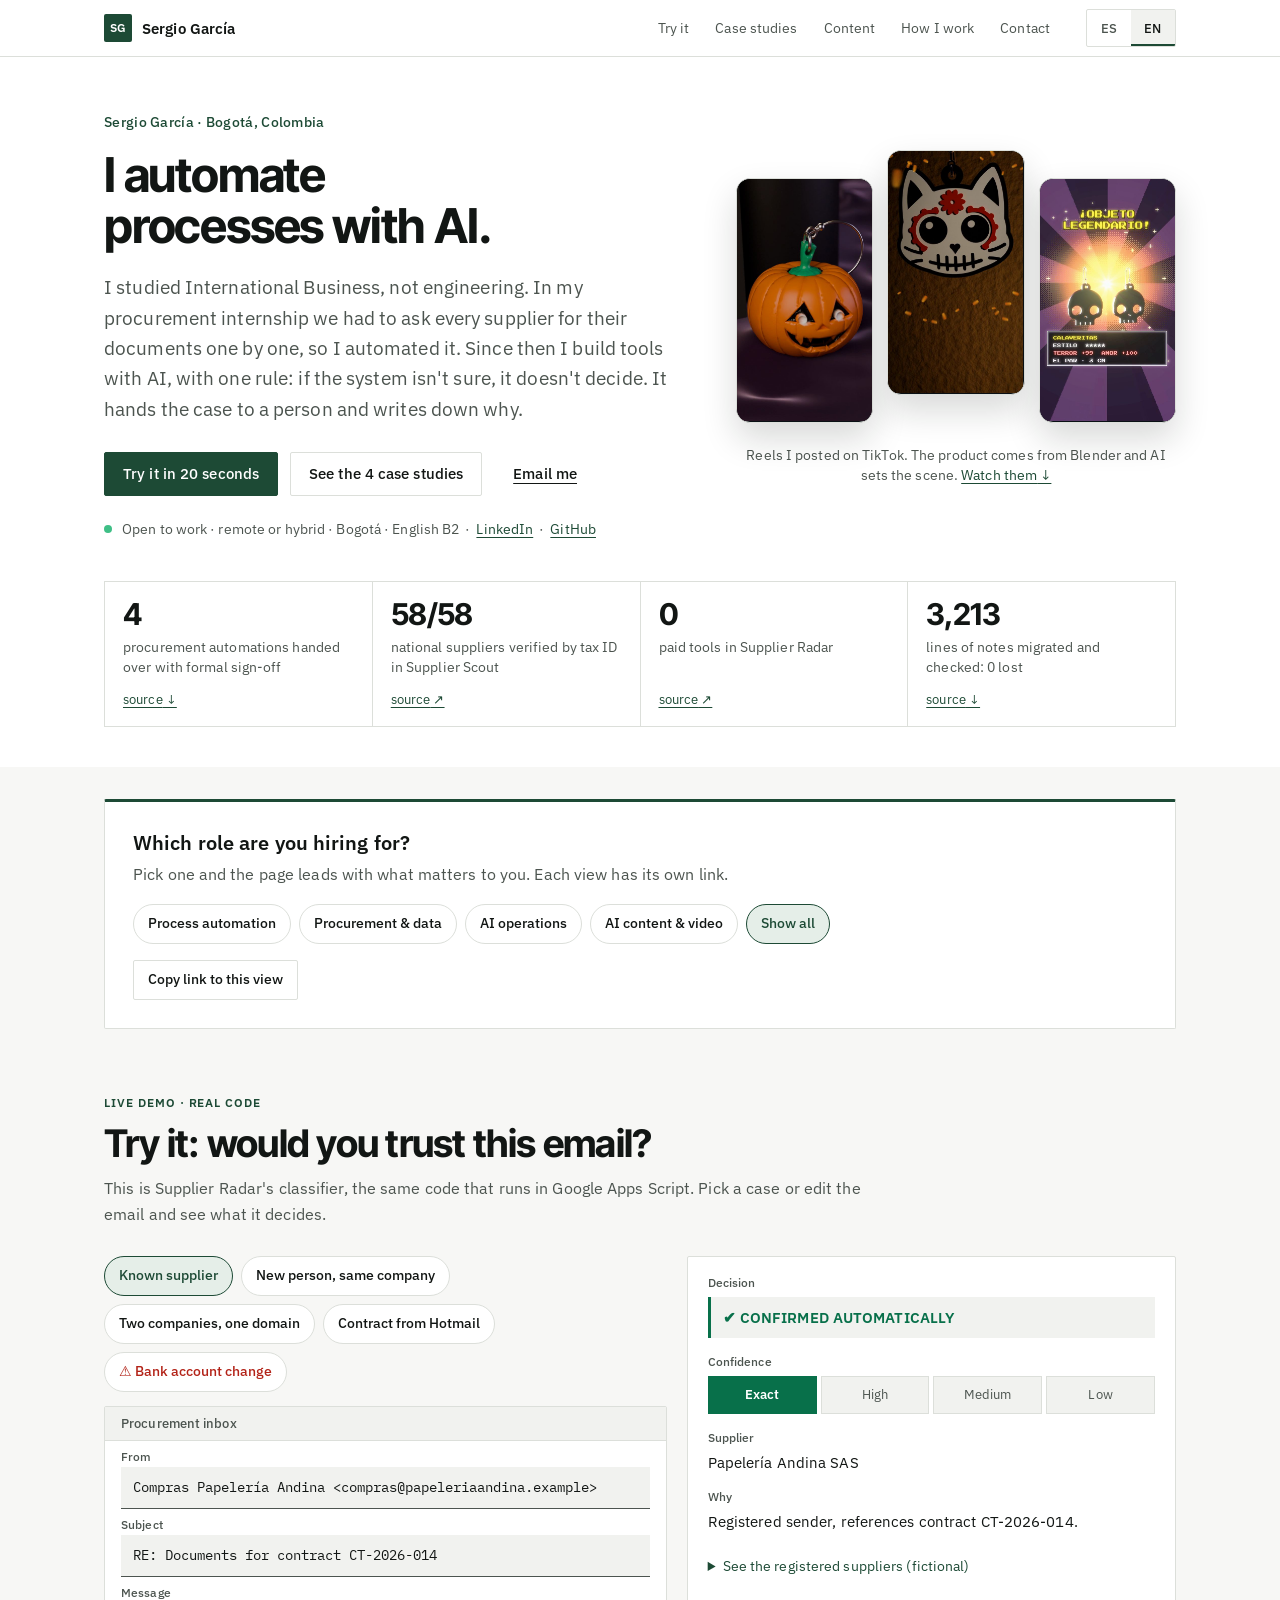
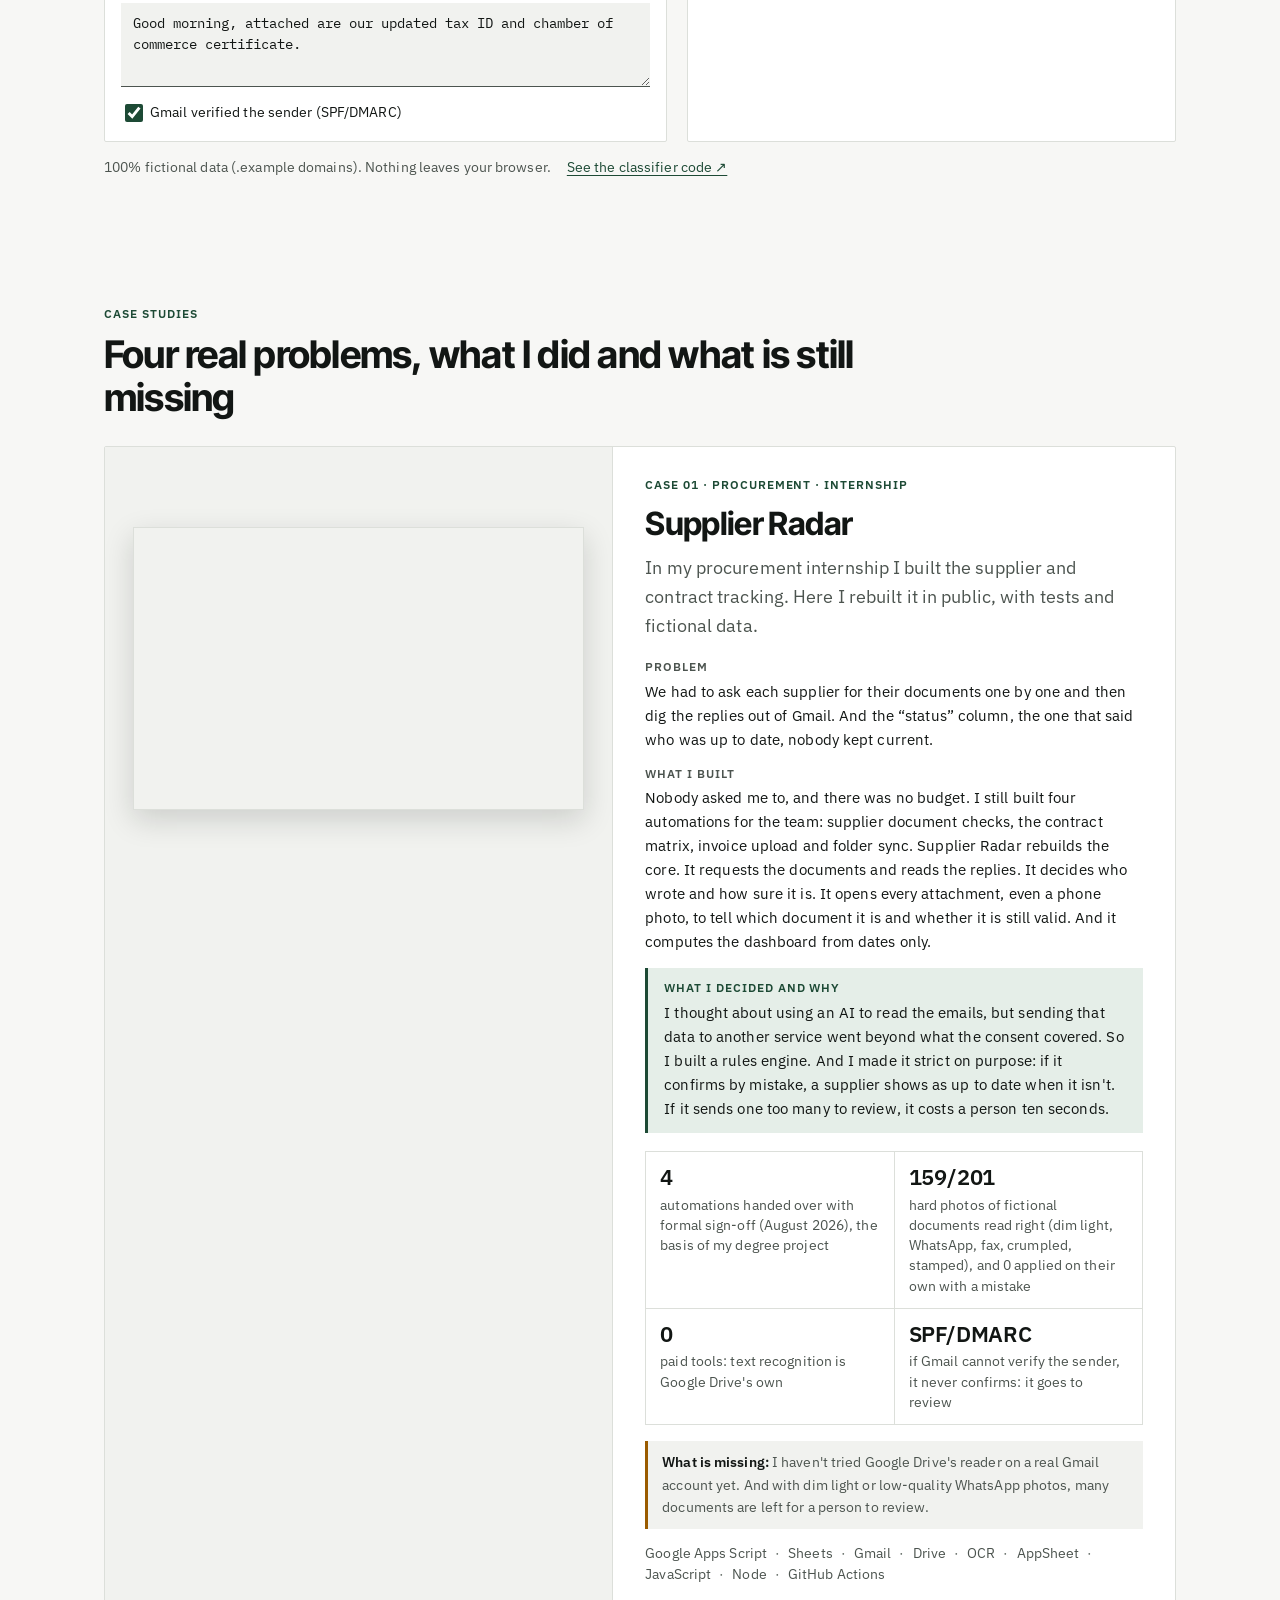
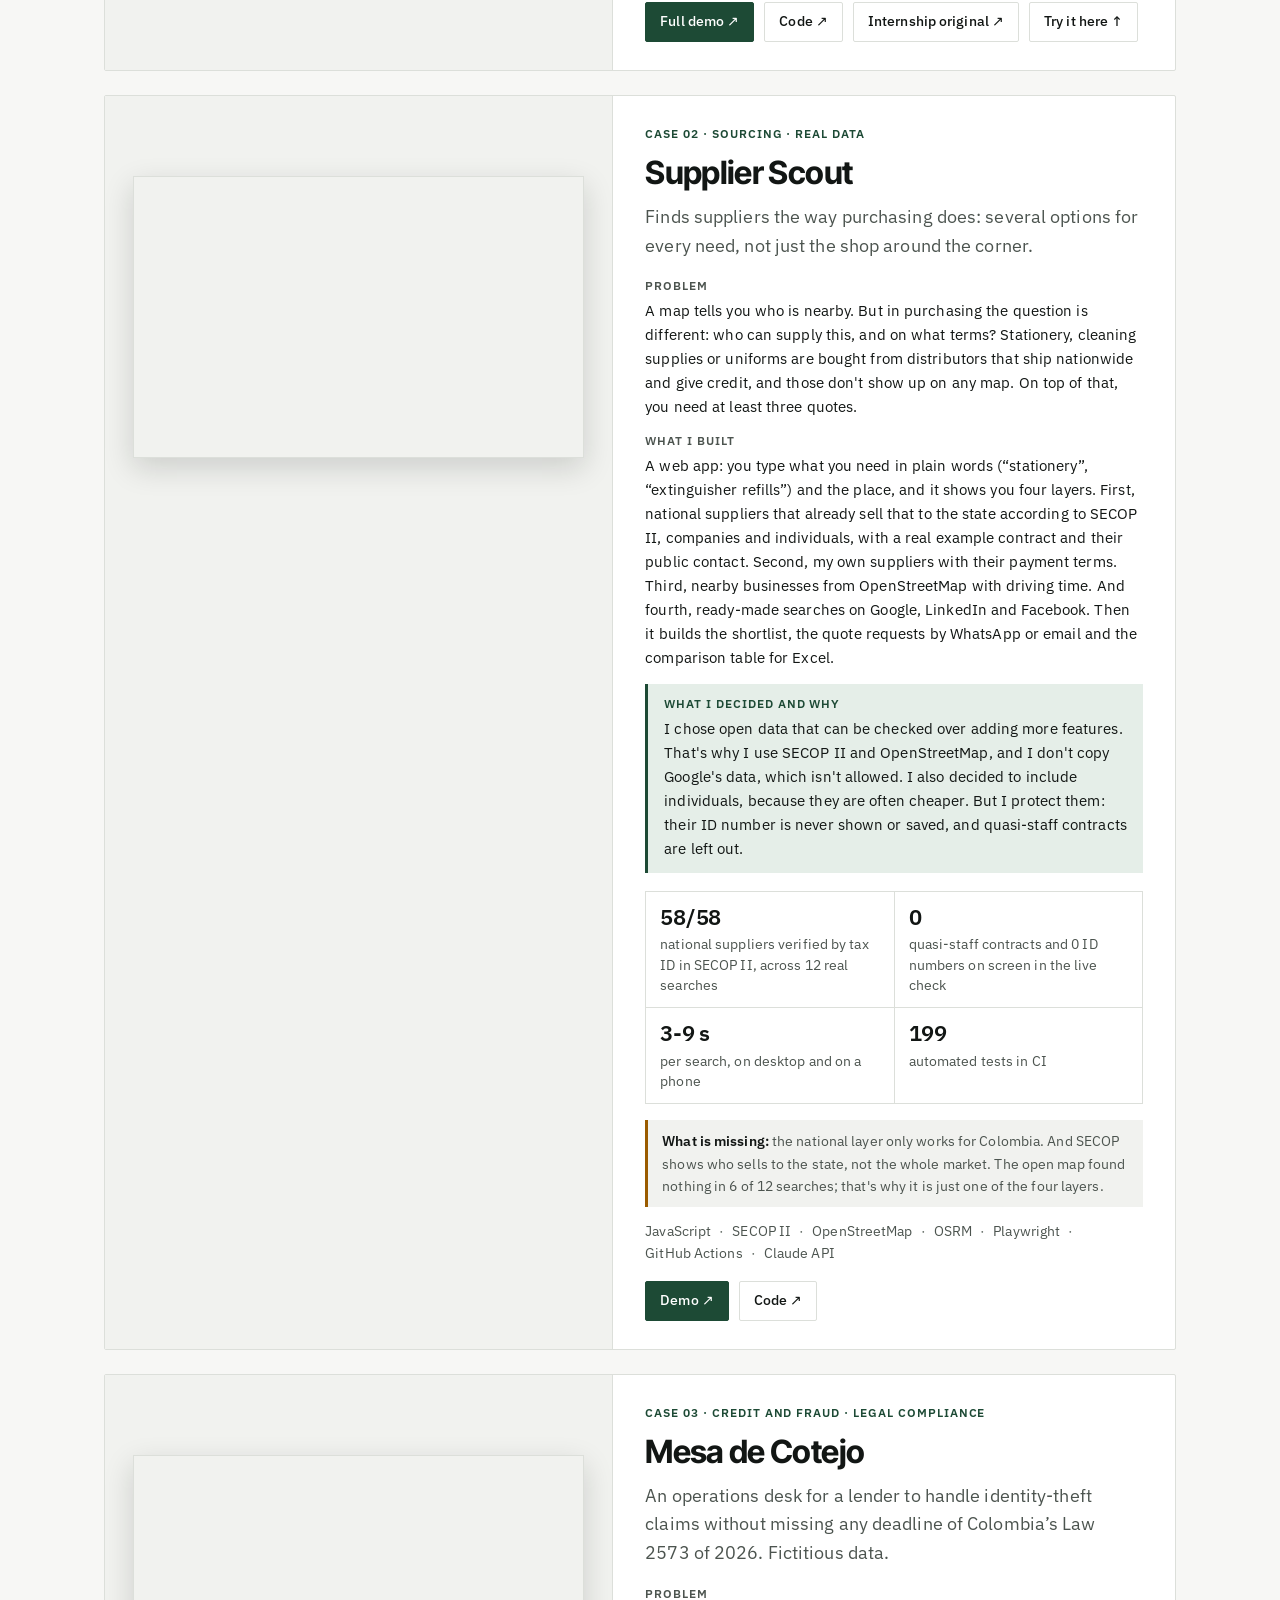
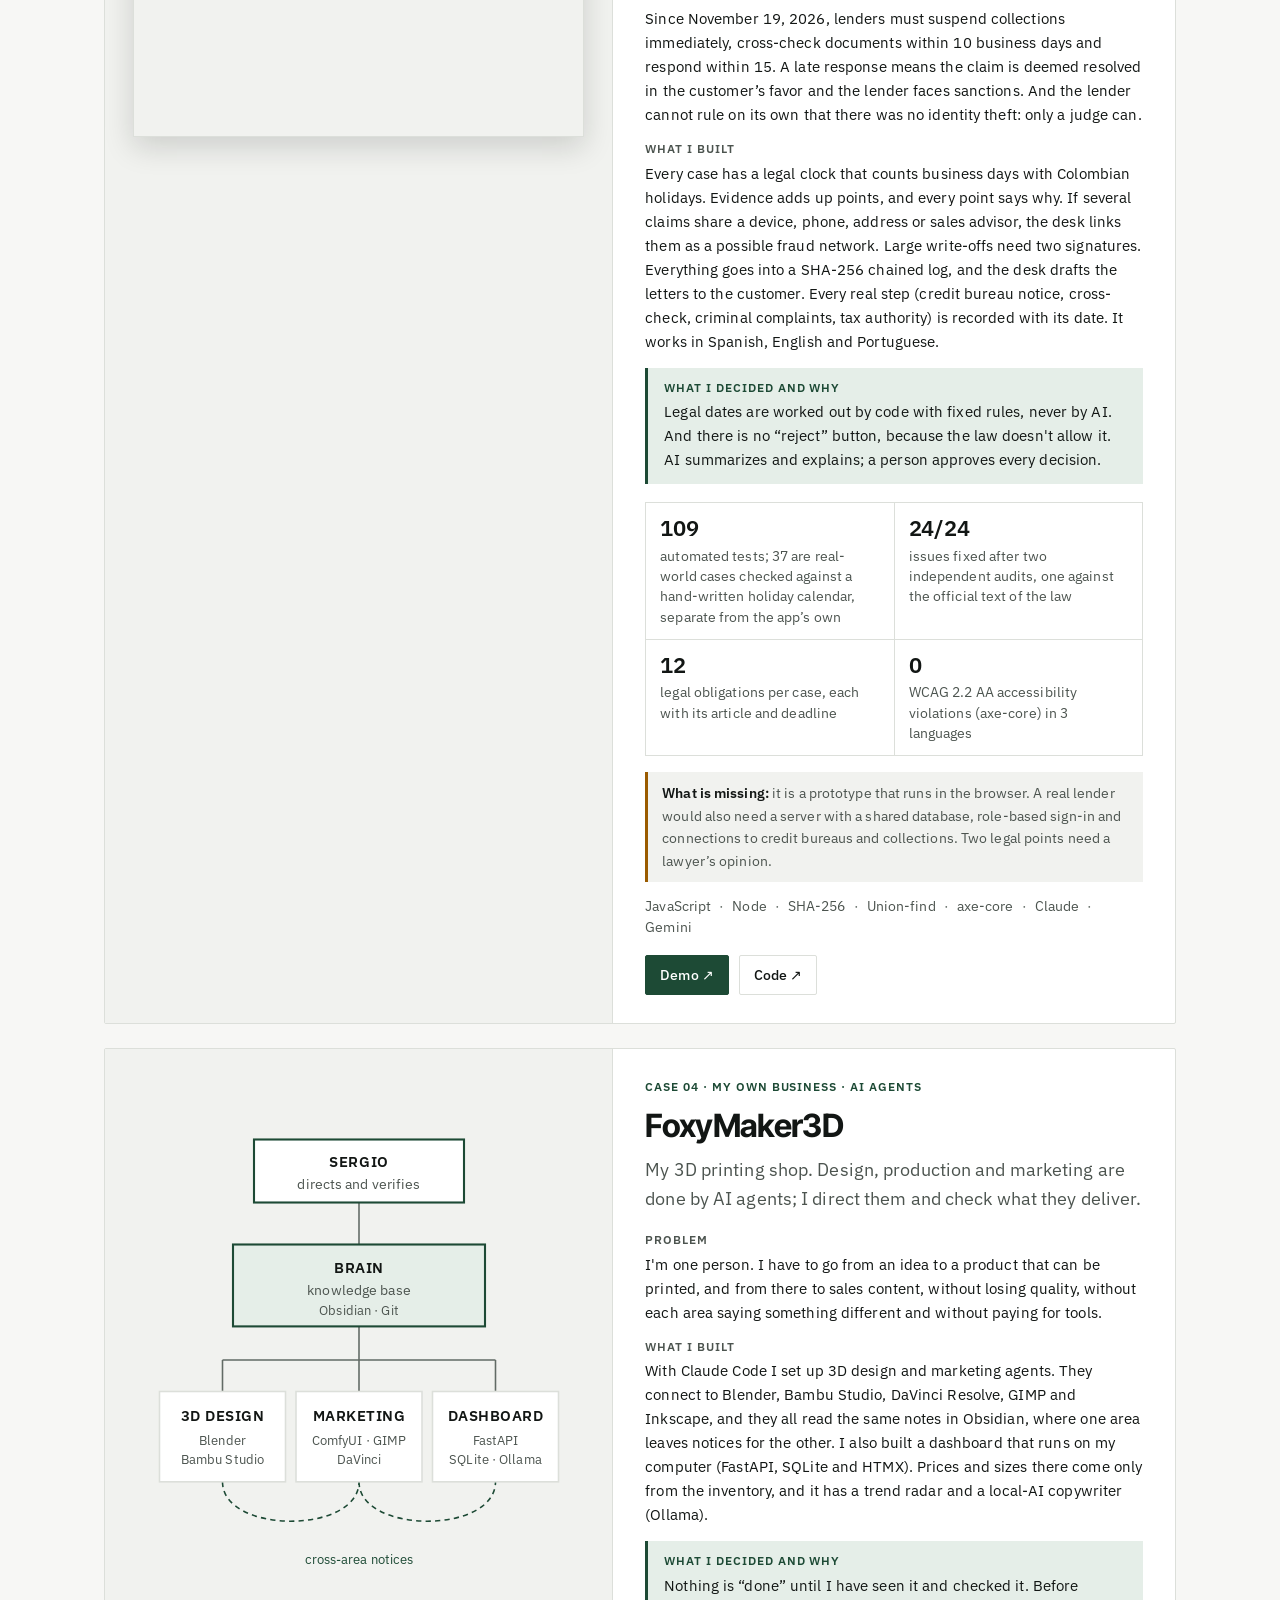
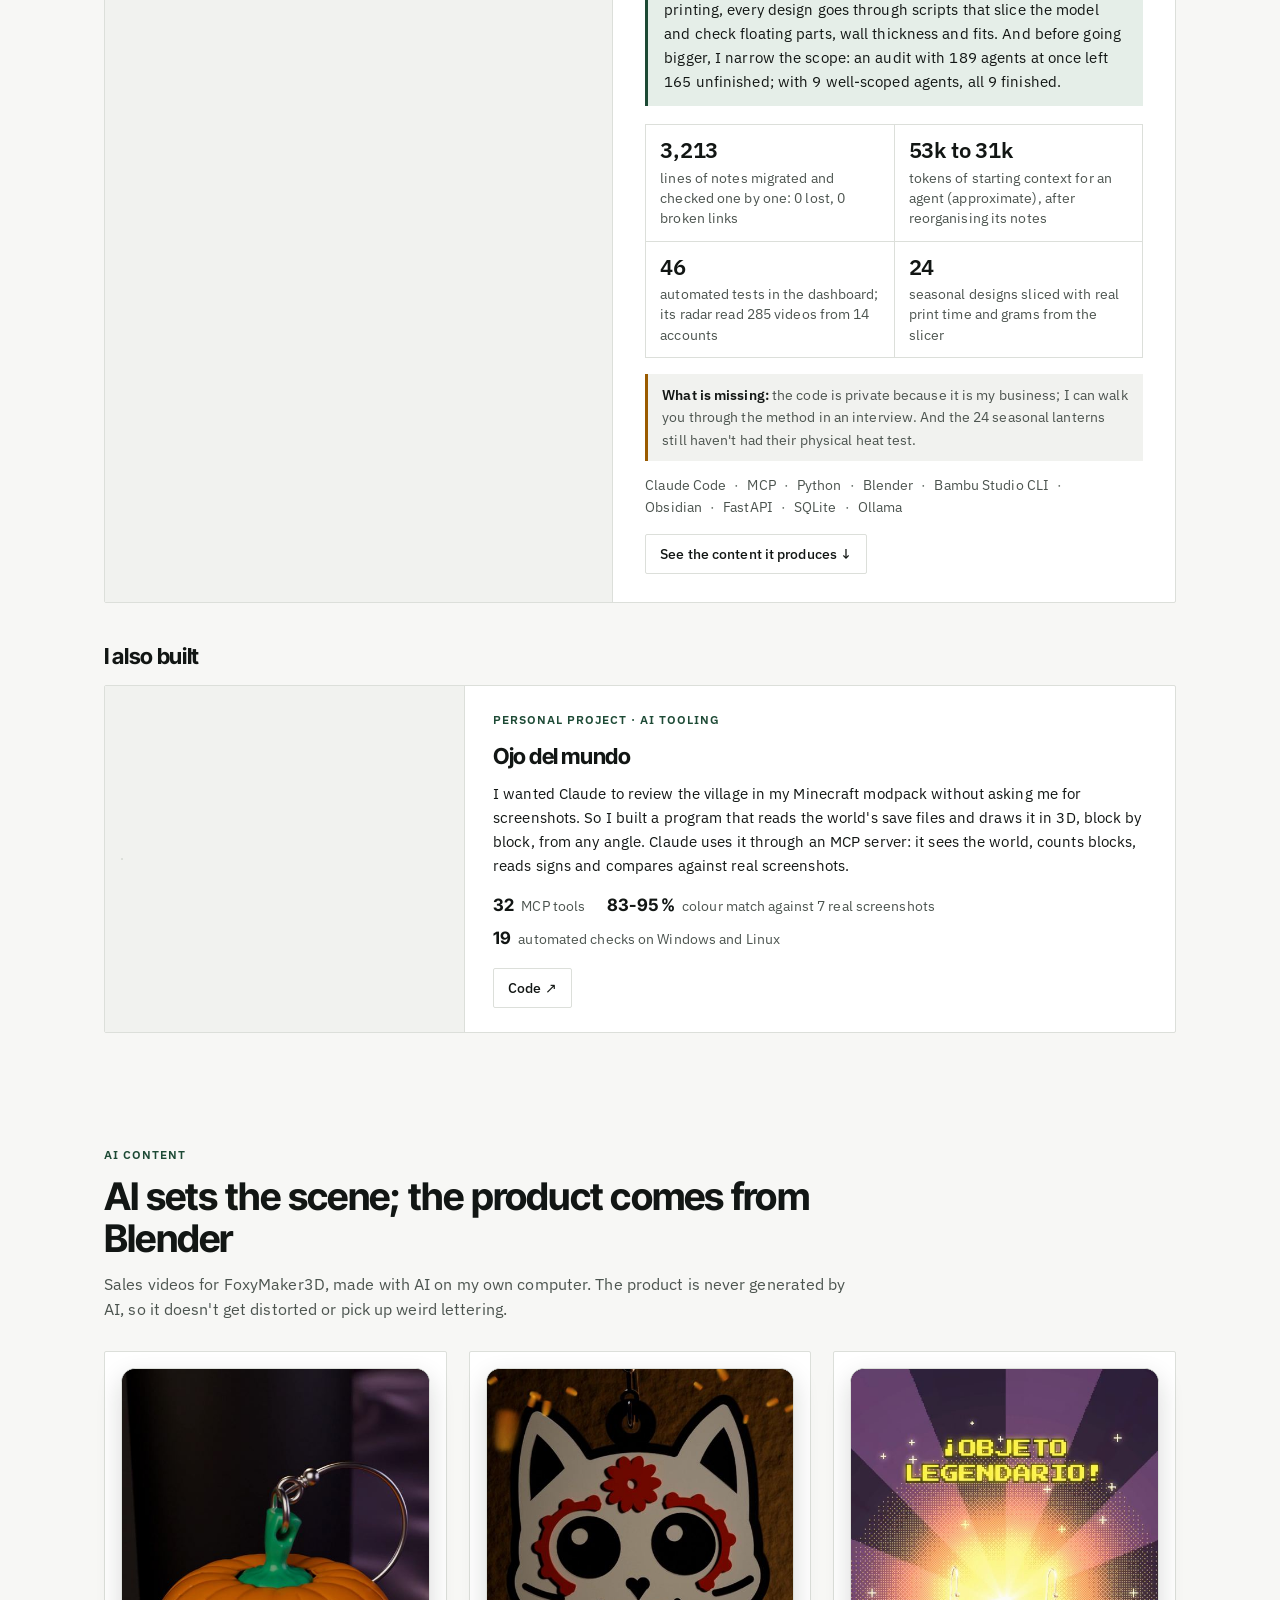
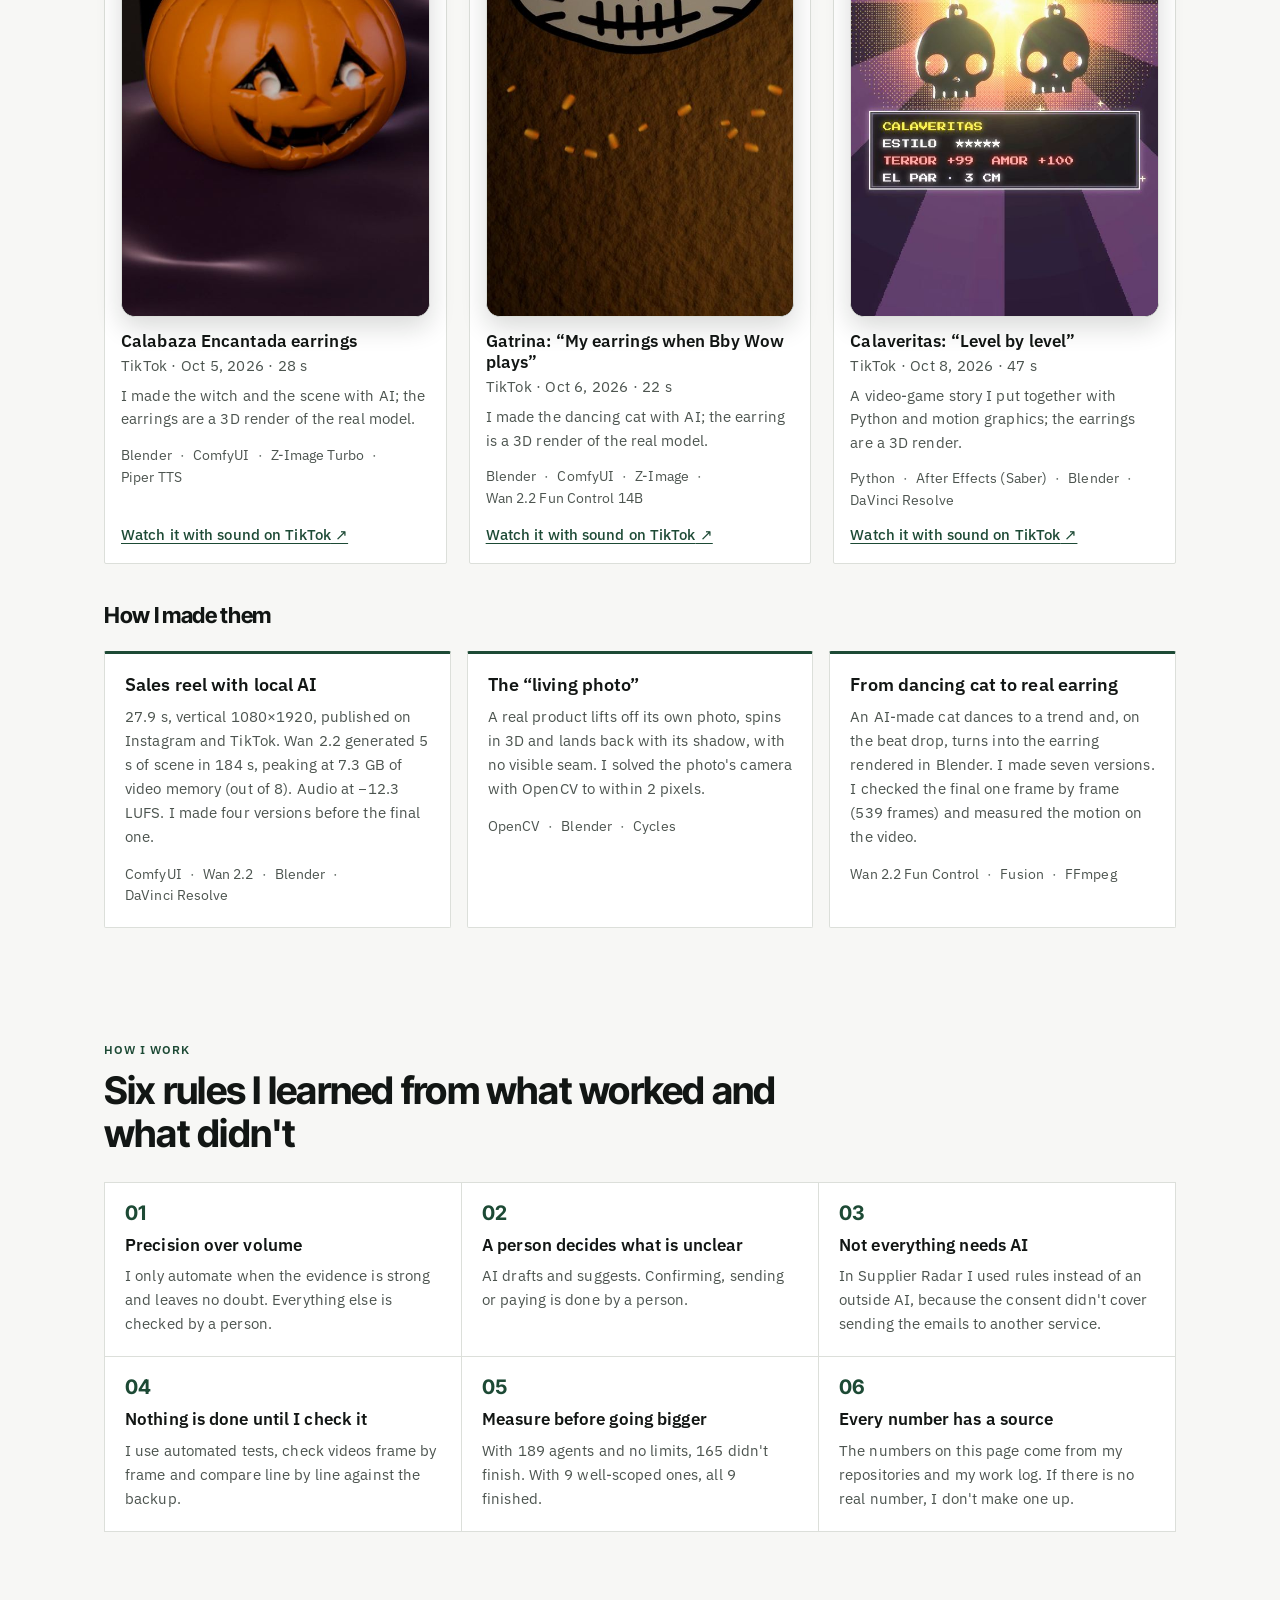
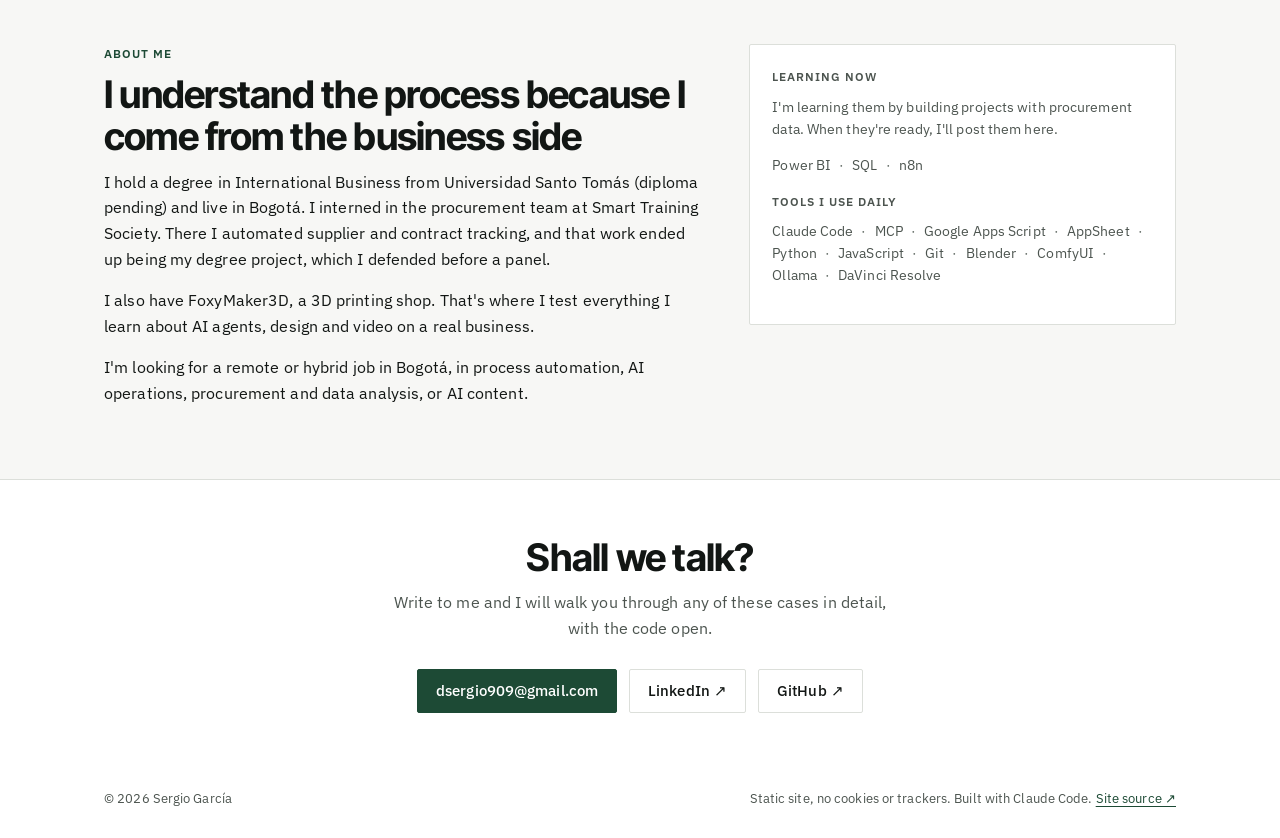
==== commit 2ab7b7c3: "Portafolio: «También hice» con el Ojo del mundo Co-Authored-By: Claude Opus 5.5 <noreply@anthropic.c" ====
--- a/index.html
+++ b/index.html
@@ -412,6 +412,26 @@
         </div>
       </article>
     </div>
+
+    <h3 class="content__sub extra__title"><span class="es">También hice</span><span class="en">I also built</span></h3>
+    <article class="side" id="ojo" aria-labelledby="t-ojo">
+      <div class="side__media">
+        <a href="https://github.com/Dsergio909/ojo-del-mundo" rel="noopener" aria-label="Abrir el código del Ojo del mundo" data-en-aria-label="Open the Ojo del mundo code"><img src="img/ojo-del-mundo.webp" width="1100" height="760" loading="lazy" decoding="async" alt="Un castillo de Minecraft dibujado por el Ojo del mundo desde sus archivos, en perspectiva tipo dron" data-en-alt="A Minecraft castle drawn by Ojo del mundo from its save files, in drone-like perspective"></a>
+      </div>
+      <div class="side__body">
+        <p class="eyebrow"><span class="es">Proyecto personal · Herramienta para IA</span><span class="en">Personal project · AI tooling</span></p>
+        <h4 id="t-ojo">Ojo del mundo</h4>
+        <p><span class="es">Quería que Claude revisara el pueblo de mi modpack de Minecraft sin pedirme capturas. Por eso armé un programa que lee los archivos del mundo y lo dibuja en 3D, bloque por bloque, desde cualquier ángulo. Claude lo usa con un servidor MCP: ve el mundo, cuenta bloques, lee carteles y compara con fotos reales del juego.</span><span class="en">I wanted Claude to review the village in my Minecraft modpack without asking me for screenshots. So I built a program that reads the world's save files and draws it in 3D, block by block, from any angle. Claude uses it through an MCP server: it sees the world, counts blocks, reads signs and compares against real screenshots.</span></p>
+        <ul class="side__facts">
+          <li><b>32</b> <span class="es">herramientas MCP</span><span class="en">MCP tools</span></li>
+          <li><b>83-95&nbsp;%</b> <span class="es">de parecido en color con 7 fotos reales</span><span class="en">colour match against 7 real screenshots</span></li>
+          <li><b>19</b> <span class="es">comprobaciones automáticas en Windows y Linux</span><span class="en">automated checks on Windows and Linux</span></li>
+        </ul>
+        <p class="links">
+          <a class="btn btn--small" href="https://github.com/Dsergio909/ojo-del-mundo" rel="noopener"><span class="es">Código ↗</span><span class="en">Code ↗</span></a>
+        </p>
+      </div>
+    </article>
   </div>
 </section>
 
--- a/css/style.css
+++ b/css/style.css
@@ -362,3 +362,19 @@
 .content__sub { font-family: var(--head); font-weight: 700; letter-spacing: -0.015em; font-size: 22px; margin: 18px 0 2px; }
 @media (min-width: 900px) { .content .content__cards { grid-template-columns: repeat(3, 1fr); } }
 @media (max-width: 899px) { .showcase { max-width: 420px; margin: 0 auto; } }
+
+/* «También hice»: proyecto aparte, más compacto que un caso */
+.extra__title { margin-top: 40px; margin-bottom: 14px; }
+.side { display: grid; background: var(--surface); border: 1px solid var(--line); border-radius: var(--radius); overflow: hidden; }
+@media (min-width: 820px) { .side { grid-template-columns: 360px 1fr; } }
+.side__media { background: var(--layer); padding: 16px; display: flex; align-items: center; border-bottom: 1px solid var(--line); }
+@media (min-width: 820px) { .side__media { border-bottom: 0; border-right: 1px solid var(--line); } }
+.side__media a { display: block; border: 1px solid var(--line); overflow: hidden; transition: border-color .12s; }
+.side__media a:hover { border-color: var(--brand); }
+.side__media img { width: 100%; }
+.side__body { padding: 22px; }
+@media (min-width: 768px) { .side__body { padding: 24px 28px; } }
+.side h4 { font-family: var(--head); font-weight: 700; font-size: 22px; letter-spacing: -0.02em; margin: 0 0 8px; }
+.side__body > p:not(.eyebrow):not(.links) { font-size: 15px; margin: 0 0 14px; }
+.side__facts { list-style: none; padding: 0; margin: 0 0 16px; display: flex; flex-wrap: wrap; gap: 6px 22px; font-size: 14px; color: var(--muted); }
+.side__facts b { color: var(--text); font-family: var(--head); font-size: 17px; margin-right: 4px; }
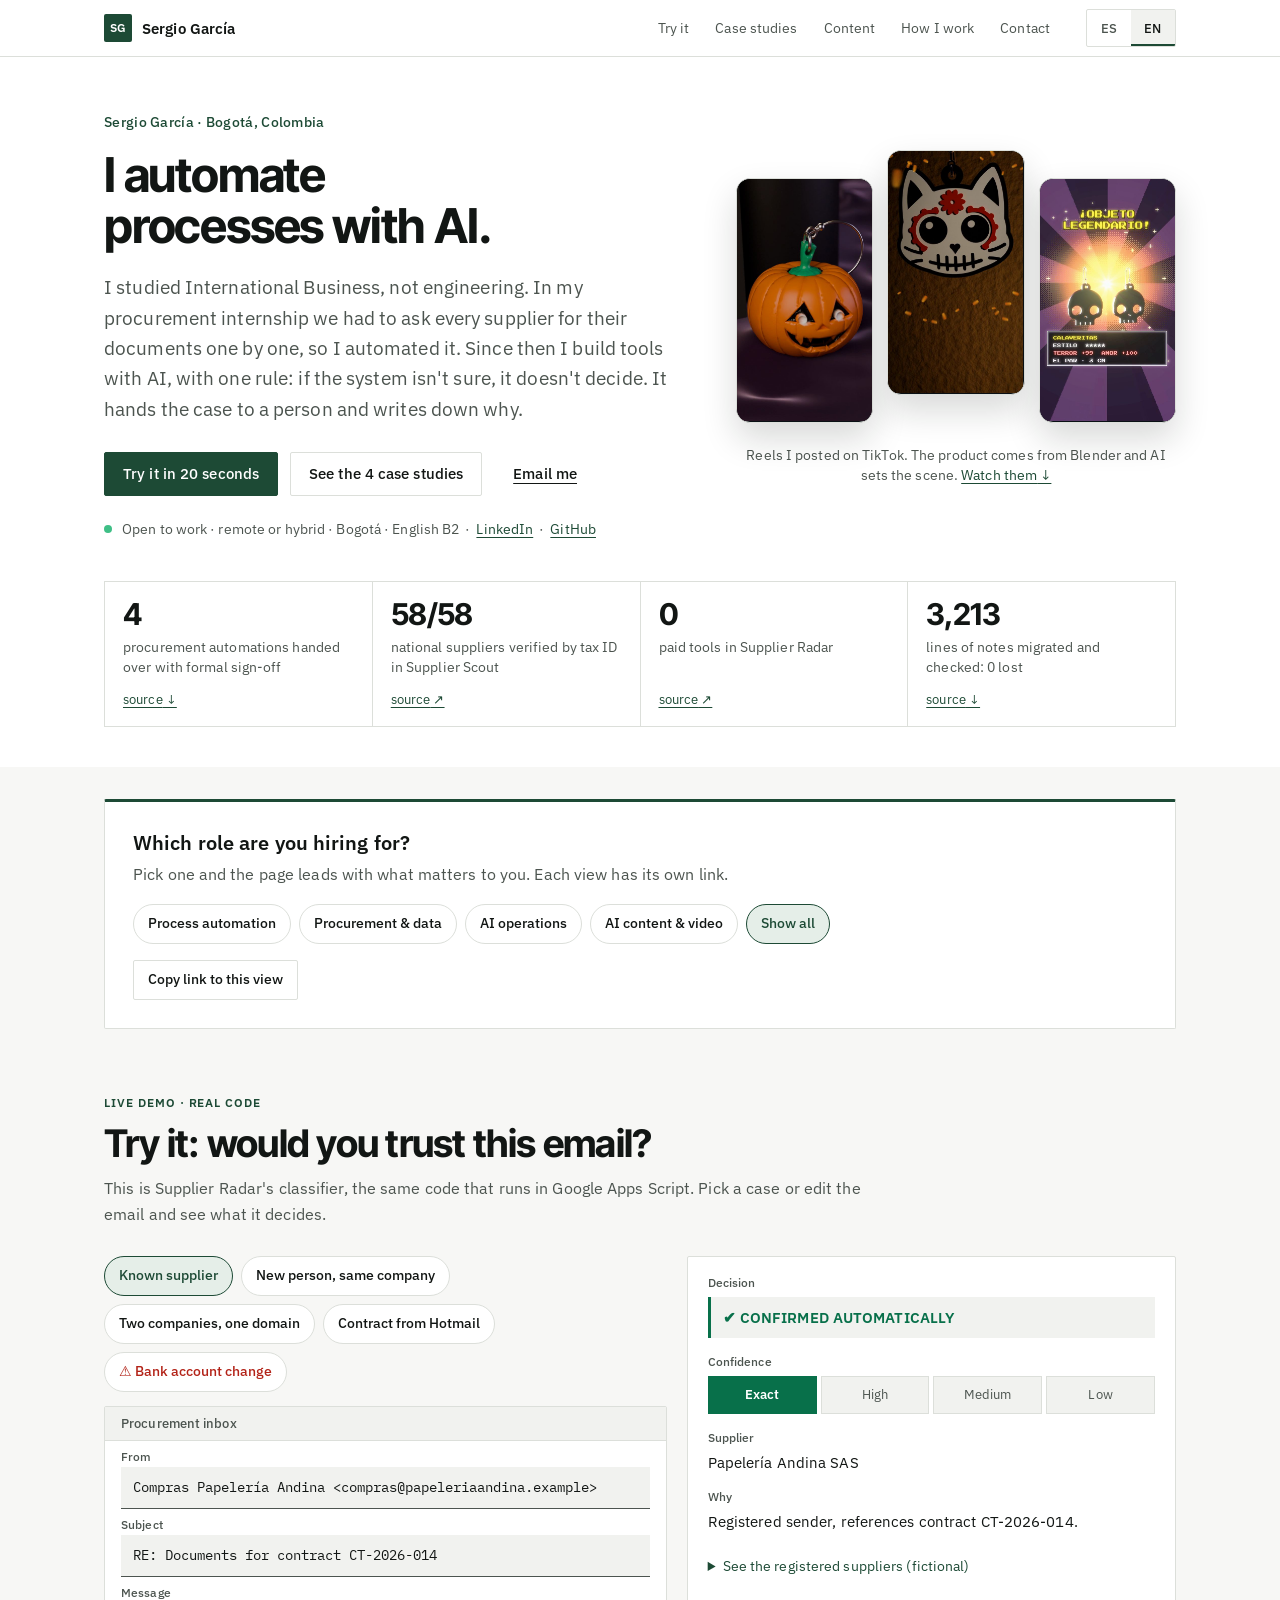
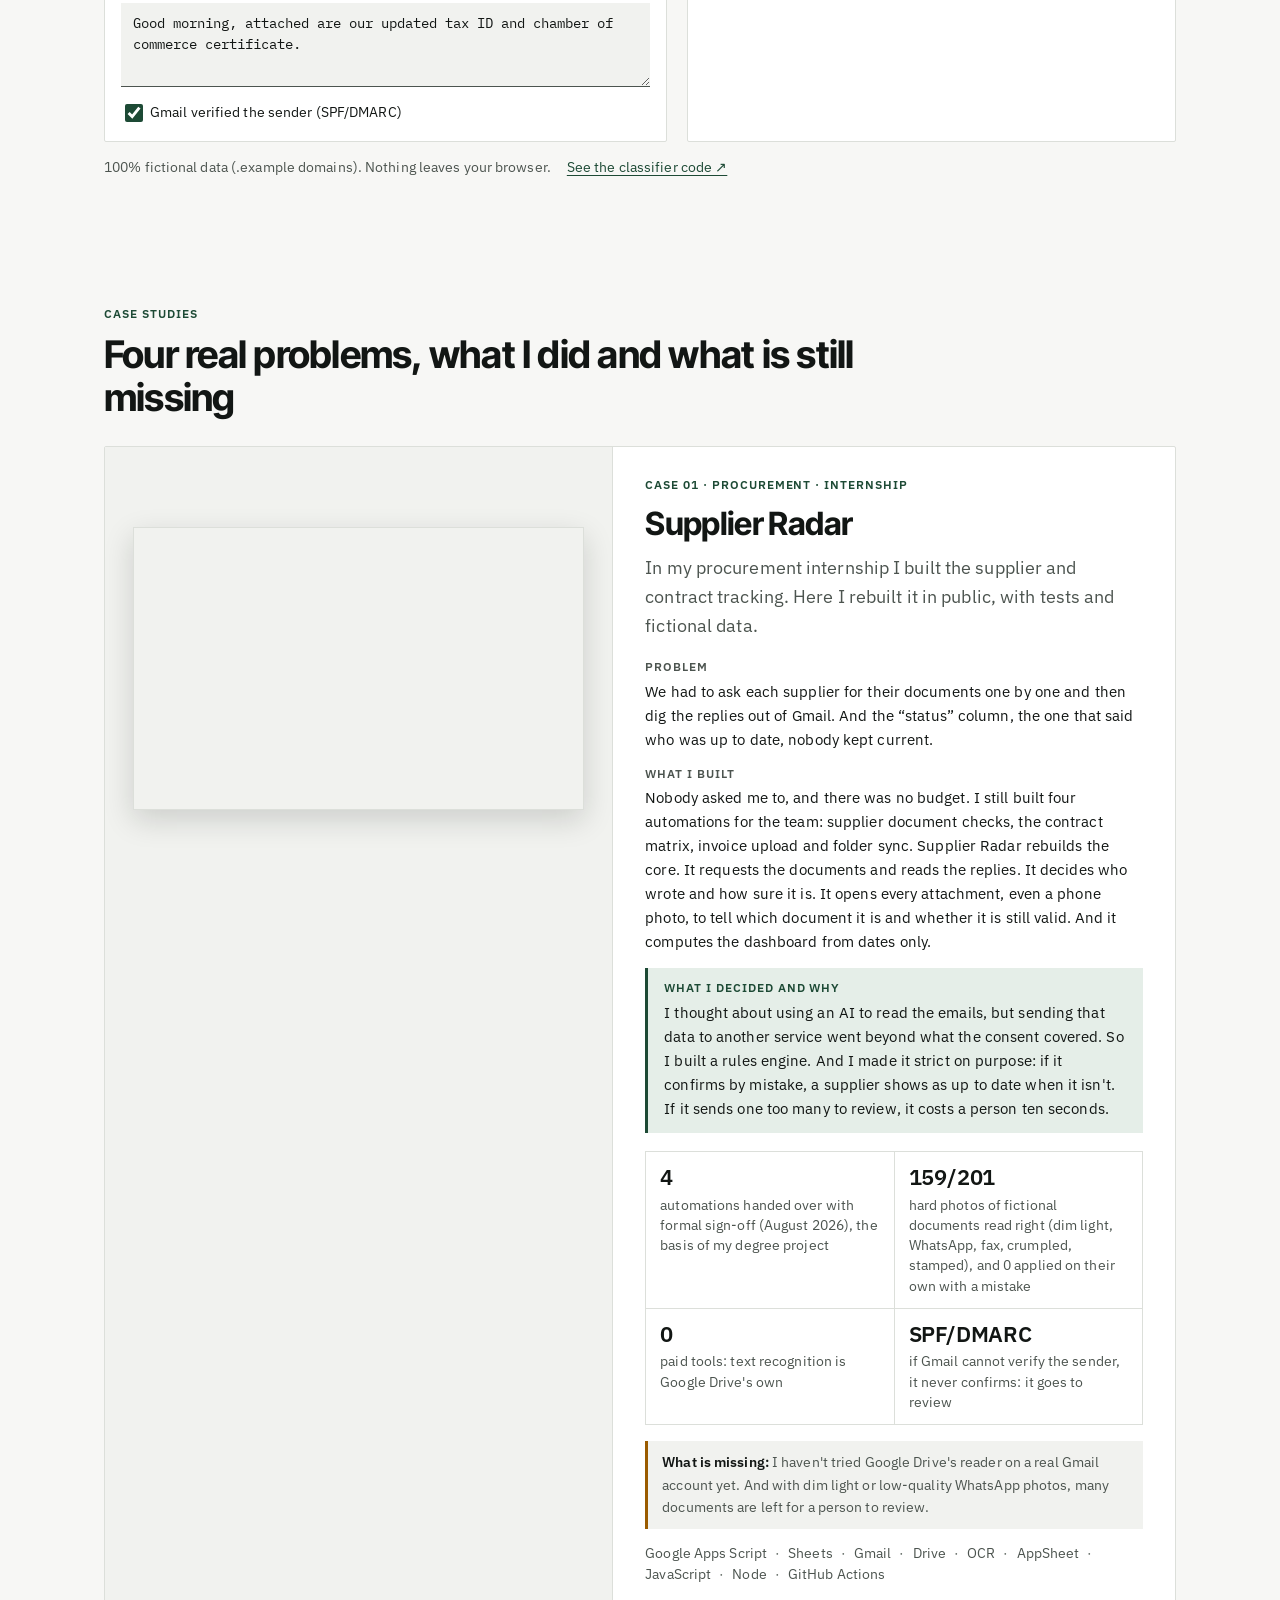
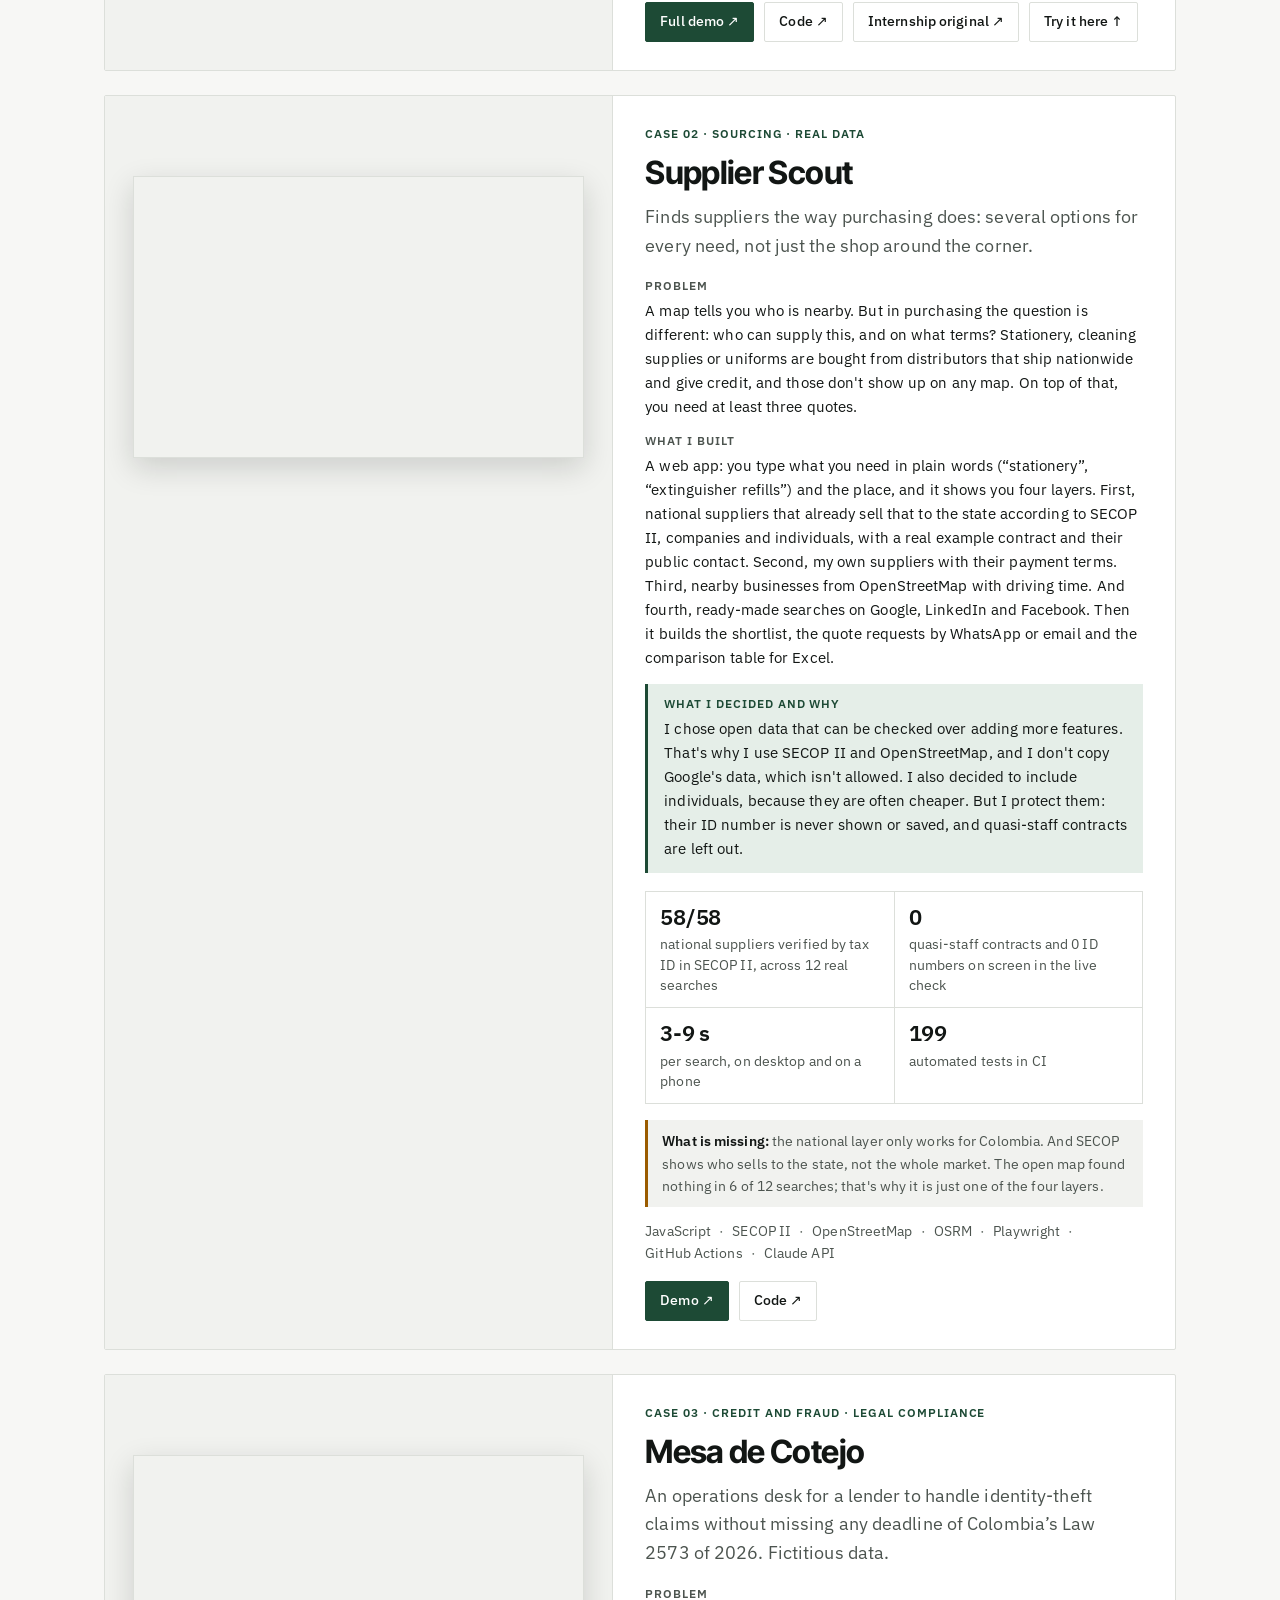
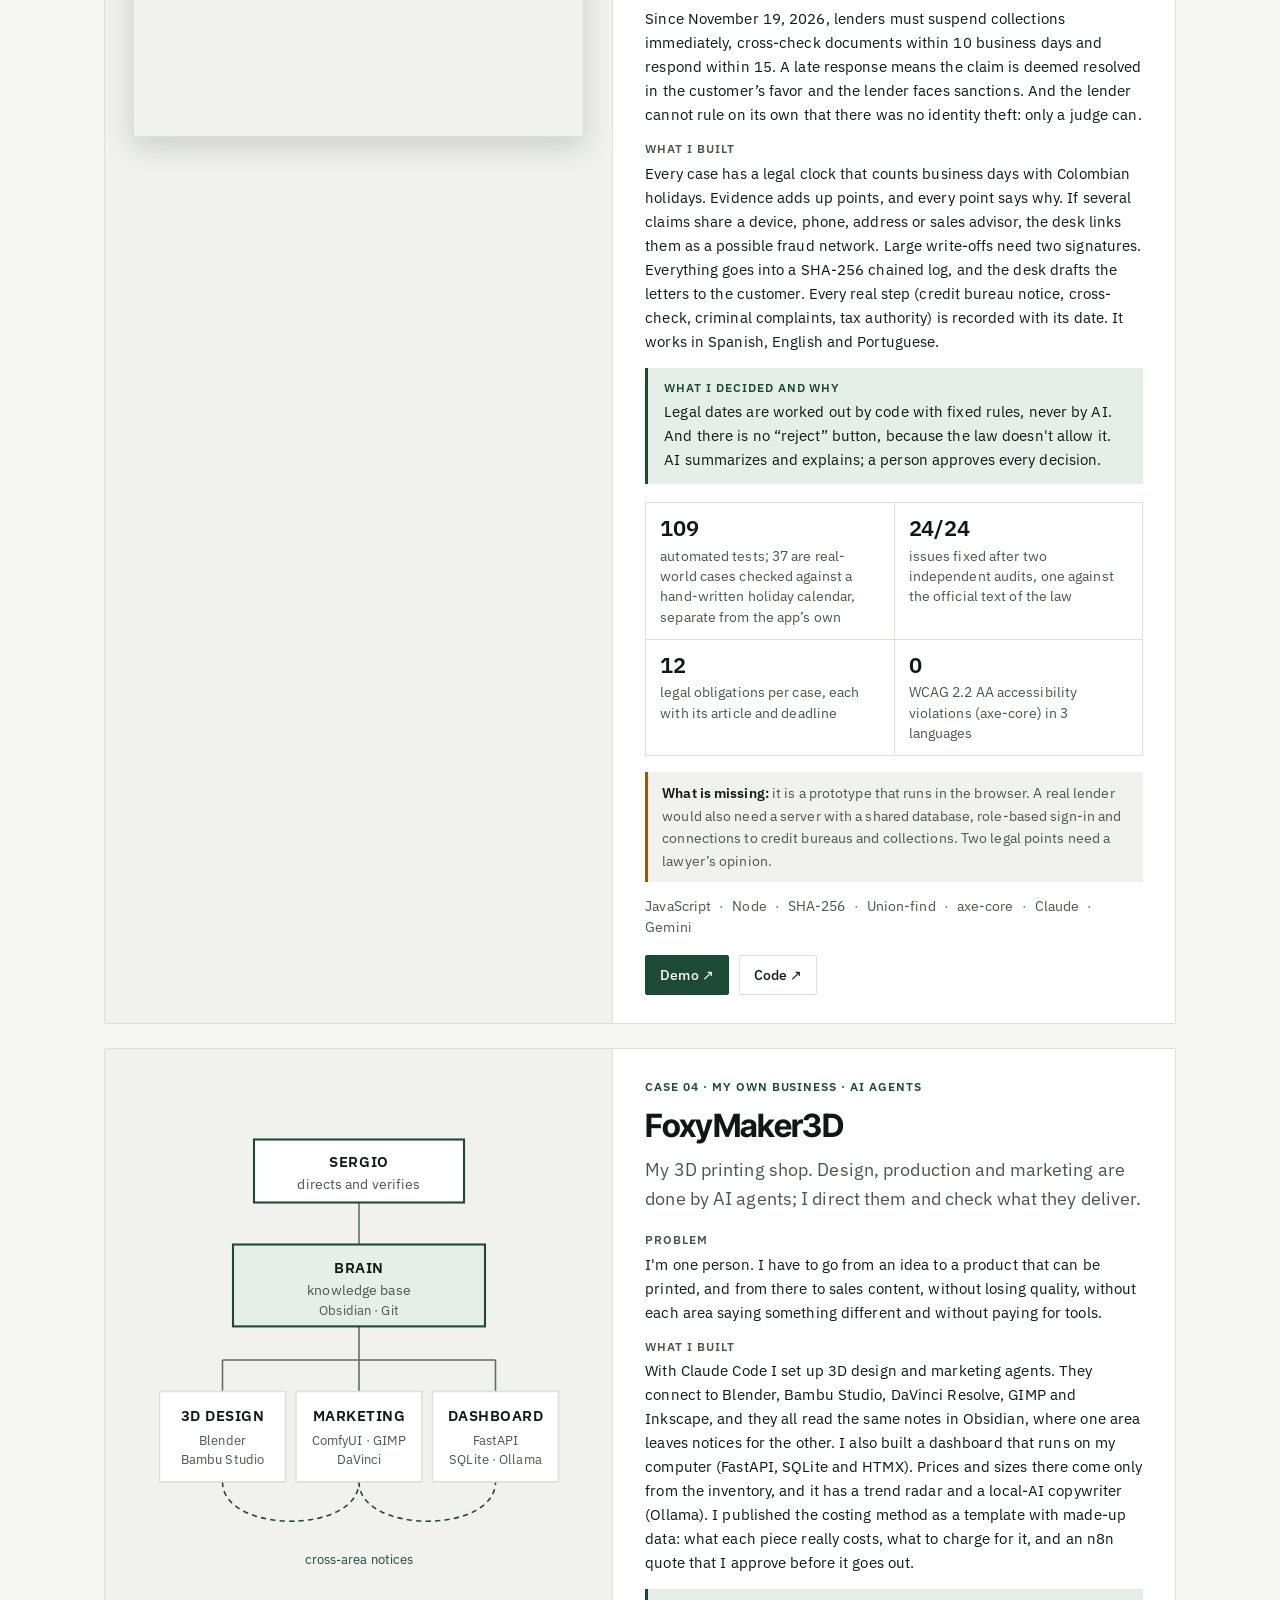
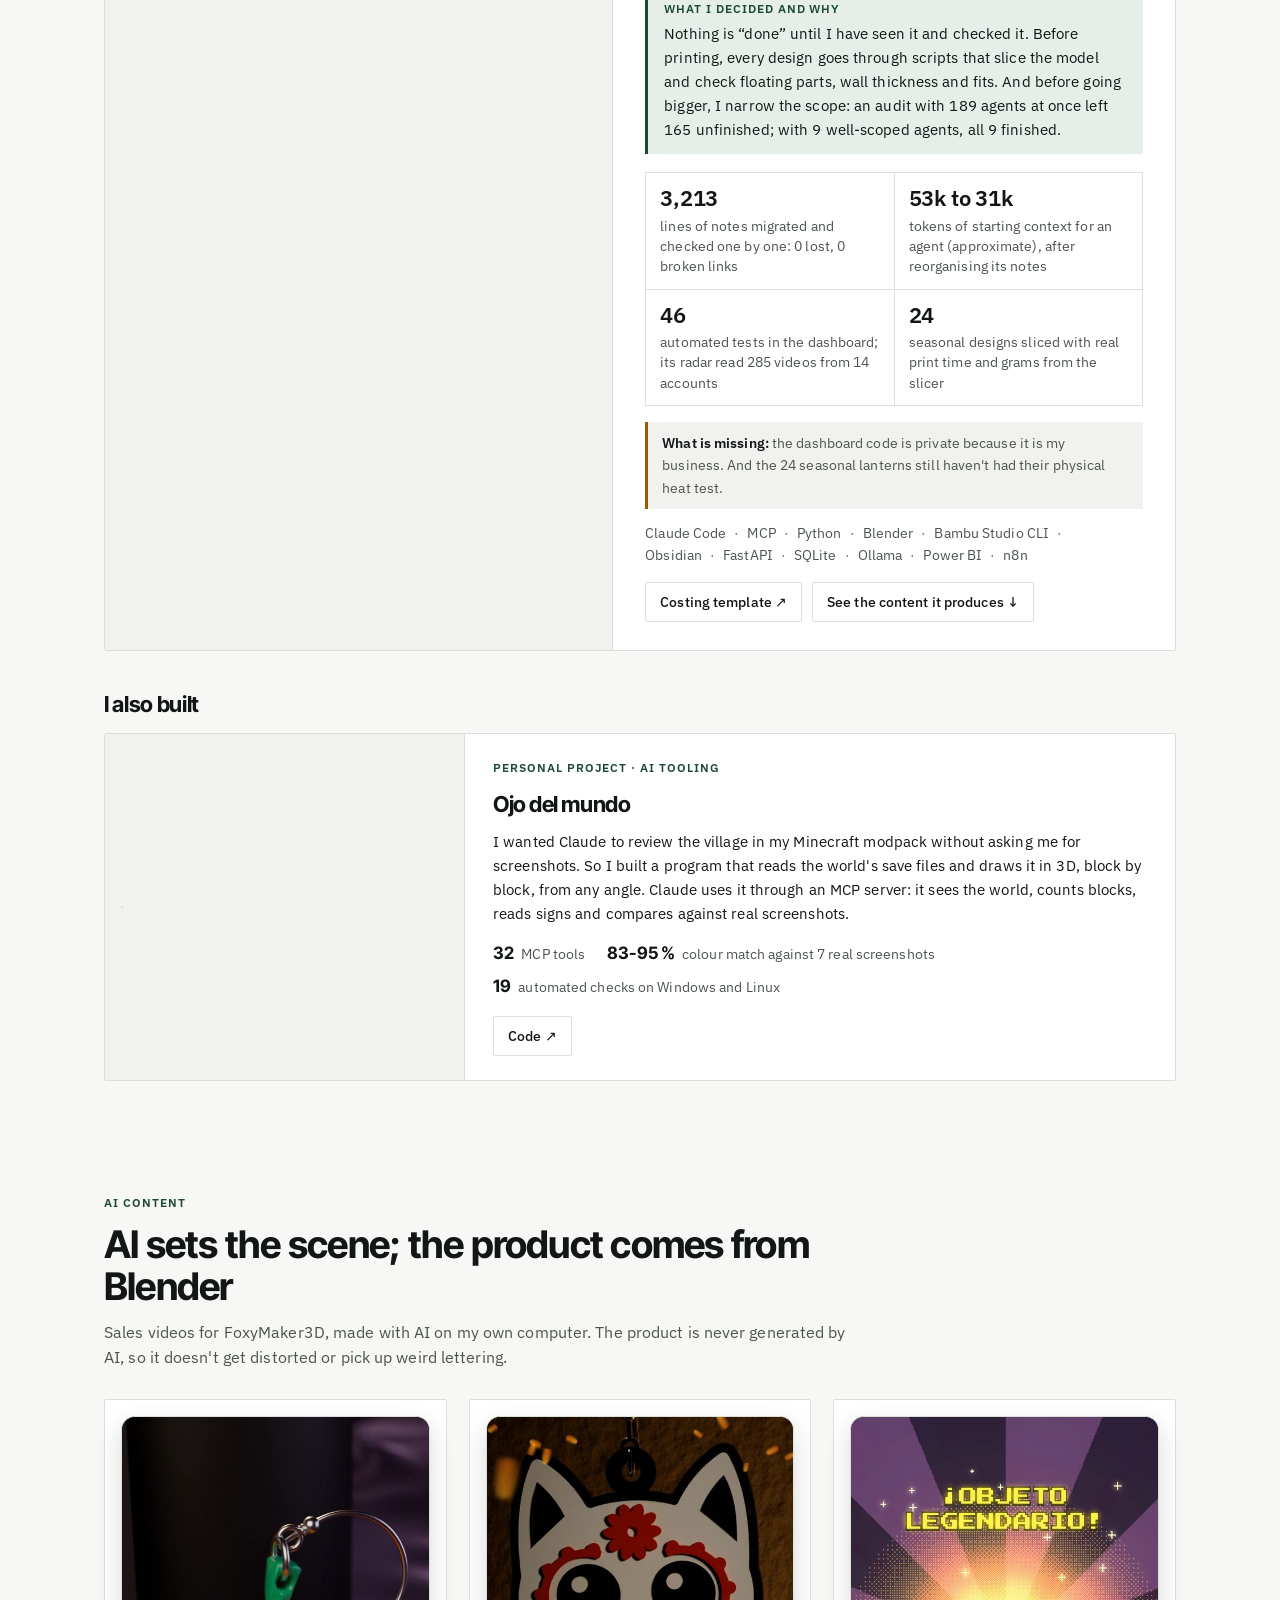
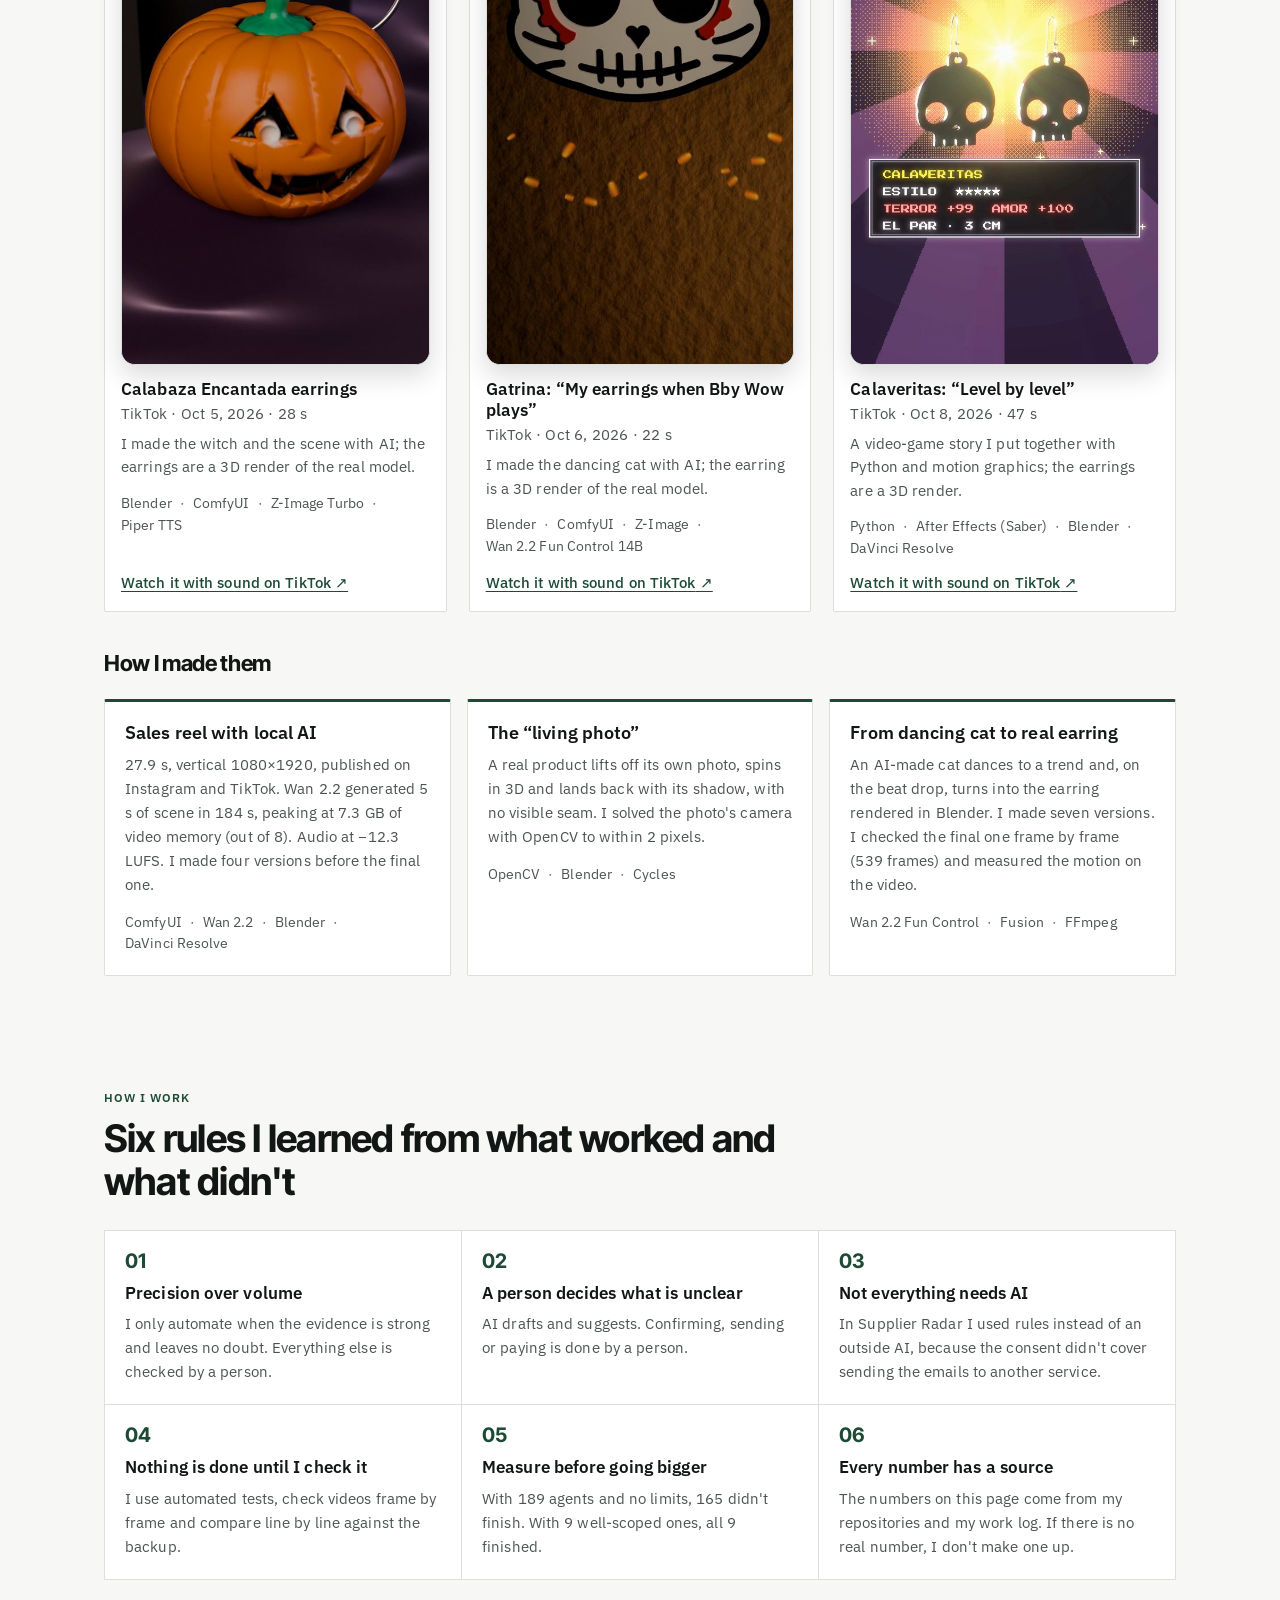
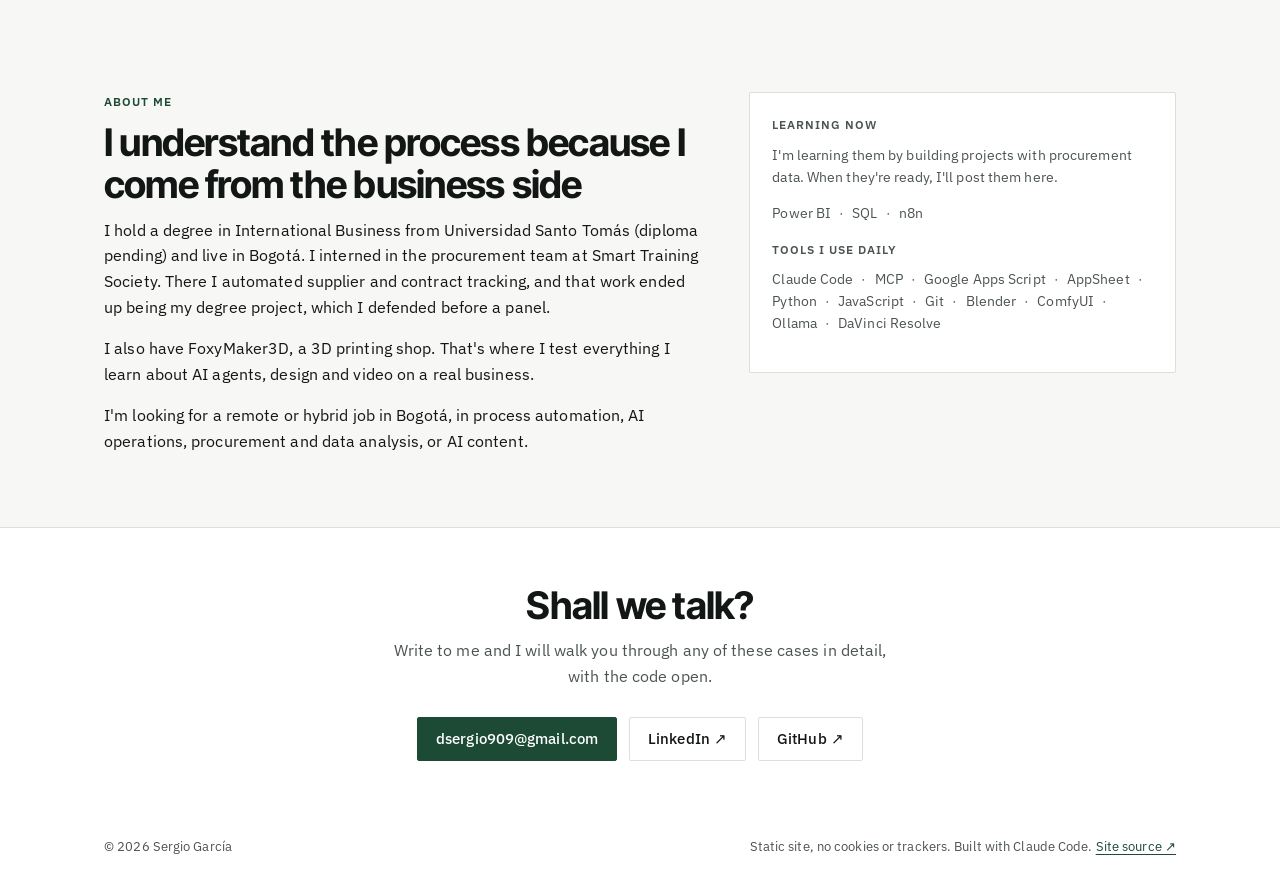
==== commit 5779e02c: "Portafolio: el caso 04 enlaza la plantilla pública de costos del taller - Qué hice: el método de cos" ====
--- a/index.html
+++ b/index.html
@@ -392,7 +392,7 @@
             <div><dt><span class="es">Problema</span><span class="en">Problem</span></dt>
               <dd><span class="es">Soy una sola persona. Tengo que pasar de una idea a un producto que se pueda imprimir, y de ahí a las piezas de venta, sin perder calidad, sin que cada área diga una cosa distinta y sin pagar herramientas.</span><span class="en">I'm one person. I have to go from an idea to a product that can be printed, and from there to sales content, without losing quality, without each area saying something different and without paying for tools.</span></dd></div>
             <div><dt><span class="es">Qué hice</span><span class="en">What I built</span></dt>
-              <dd><span class="es">Con Claude Code armé agentes de diseño 3D y de marketing. Se conectan a Blender, Bambu Studio, DaVinci Resolve, GIMP e Inkscape, y todos leen las mismas notas en Obsidian, donde un área le deja avisos a la otra. También hice un panel que corre en mi computador (FastAPI, SQLite y HTMX). Ahí los precios y las medidas salen solo del inventario, y tiene un radar de tendencias y un redactor con IA local (Ollama).</span><span class="en">With Claude Code I set up 3D design and marketing agents. They connect to Blender, Bambu Studio, DaVinci Resolve, GIMP and Inkscape, and they all read the same notes in Obsidian, where one area leaves notices for the other. I also built a dashboard that runs on my computer (FastAPI, SQLite and HTMX). Prices and sizes there come only from the inventory, and it has a trend radar and a local-AI copywriter (Ollama).</span></dd></div>
+              <dd><span class="es">Con Claude Code armé agentes de diseño 3D y de marketing. Se conectan a Blender, Bambu Studio, DaVinci Resolve, GIMP e Inkscape, y todos leen las mismas notas en Obsidian, donde un área le deja avisos a la otra. También hice un panel que corre en mi computador (FastAPI, SQLite y HTMX). Ahí los precios y las medidas salen solo del inventario, y tiene un radar de tendencias y un redactor con IA local (Ollama). El método de costos lo publiqué como plantilla con datos inventados: cuánto cuesta de verdad cada pieza, a qué precio venderla y una cotización en n8n que yo apruebo antes de que salga.</span><span class="en">With Claude Code I set up 3D design and marketing agents. They connect to Blender, Bambu Studio, DaVinci Resolve, GIMP and Inkscape, and they all read the same notes in Obsidian, where one area leaves notices for the other. I also built a dashboard that runs on my computer (FastAPI, SQLite and HTMX). Prices and sizes there come only from the inventory, and it has a trend radar and a local-AI copywriter (Ollama). I published the costing method as a template with made-up data: what each piece really costs, what to charge for it, and an n8n quote that I approve before it goes out.</span></dd></div>
             <div class="case__decision"><dt><span class="es">Lo que decidí y por qué</span><span class="en">What I decided and why</span></dt>
               <dd><span class="es">Nada está «listo» hasta que lo veo y lo compruebo. Antes de imprimir, cada diseño pasa por scripts que rebanan el modelo y revisan partes en el aire, grosores y encajes. Y antes de agrandar algo, lo acoto: una auditoría con 189 agentes al tiempo dejó 165 sin terminar; con 9 agentes bien acotados, terminaron los 9.</span><span class="en">Nothing is “done” until I have seen it and checked it. Before printing, every design goes through scripts that slice the model and check floating parts, wall thickness and fits. And before going bigger, I narrow the scope: an audit with 189 agents at once left 165 unfinished; with 9 well-scoped agents, all 9 finished.</span></dd></div>
           </dl>
@@ -402,11 +402,12 @@
             <li><b>46</b> <span class="es">pruebas automáticas en el panel; su radar leyó 285 videos de 14 cuentas</span><span class="en">automated tests in the dashboard; its radar read 285 videos from 14 accounts</span></li>
             <li><b>24</b> <span class="es">diseños de temporada rebanados con tiempo y gramos reales del rebanador</span><span class="en">seasonal designs sliced with real print time and grams from the slicer</span></li>
           </ul>
-          <p class="gap"><b><span class="es">Lo que falta:</span><span class="en">What is missing:</span></b> <span class="es">el código es privado porque es mi negocio; el método te lo muestro en una entrevista. Y los 24 faroles de temporada todavía no tienen la prueba física de calor.</span><span class="en">the code is private because it is my business; I can walk you through the method in an interview. And the 24 seasonal lanterns still haven't had their physical heat test.</span></p>
+          <p class="gap"><b><span class="es">Lo que falta:</span><span class="en">What is missing:</span></b> <span class="es">el código del panel es privado porque es mi negocio. Y los 24 faroles de temporada todavía no tienen la prueba física de calor.</span><span class="en">the dashboard code is private because it is my business. And the 24 seasonal lanterns still haven't had their physical heat test.</span></p>
           <ul class="tags" aria-label="Herramientas" data-en-aria-label="Tools">
-            <li>Claude Code</li><li>MCP</li><li>Python</li><li>Blender</li><li>Bambu Studio CLI</li><li>Obsidian</li><li>FastAPI</li><li>SQLite</li><li>Ollama</li>
+            <li>Claude Code</li><li>MCP</li><li>Python</li><li>Blender</li><li>Bambu Studio CLI</li><li>Obsidian</li><li>FastAPI</li><li>SQLite</li><li>Ollama</li><li>Power BI</li><li>n8n</li>
           </ul>
           <p class="links">
+            <a class="btn btn--small" href="https://github.com/Dsergio909/taller3d-costos" rel="noopener"><span class="es">Plantilla de costos ↗</span><span class="en">Costing template ↗</span></a>
             <a class="btn btn--small btn--ghost" href="#contenido"><span class="es">Ver el contenido que produce ↓</span><span class="en">See the content it produces ↓</span></a>
           </p>
         </div>
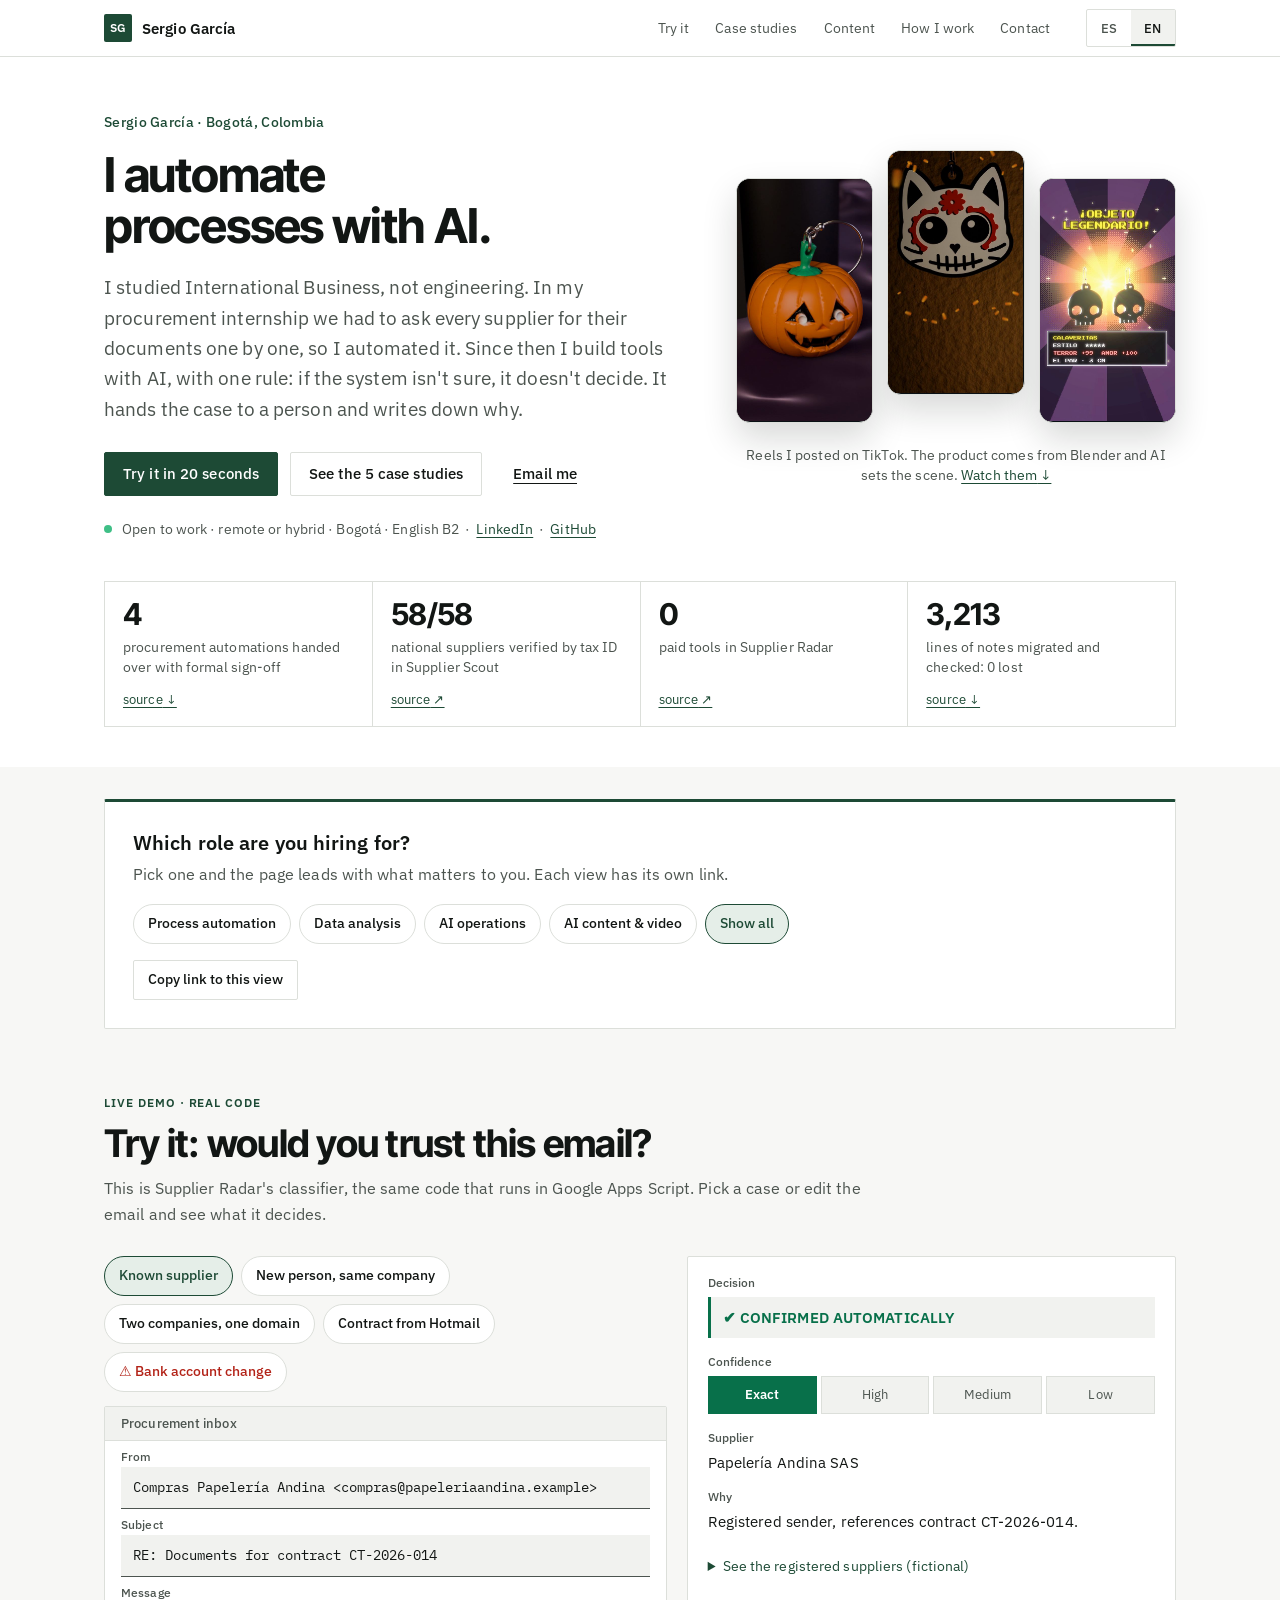
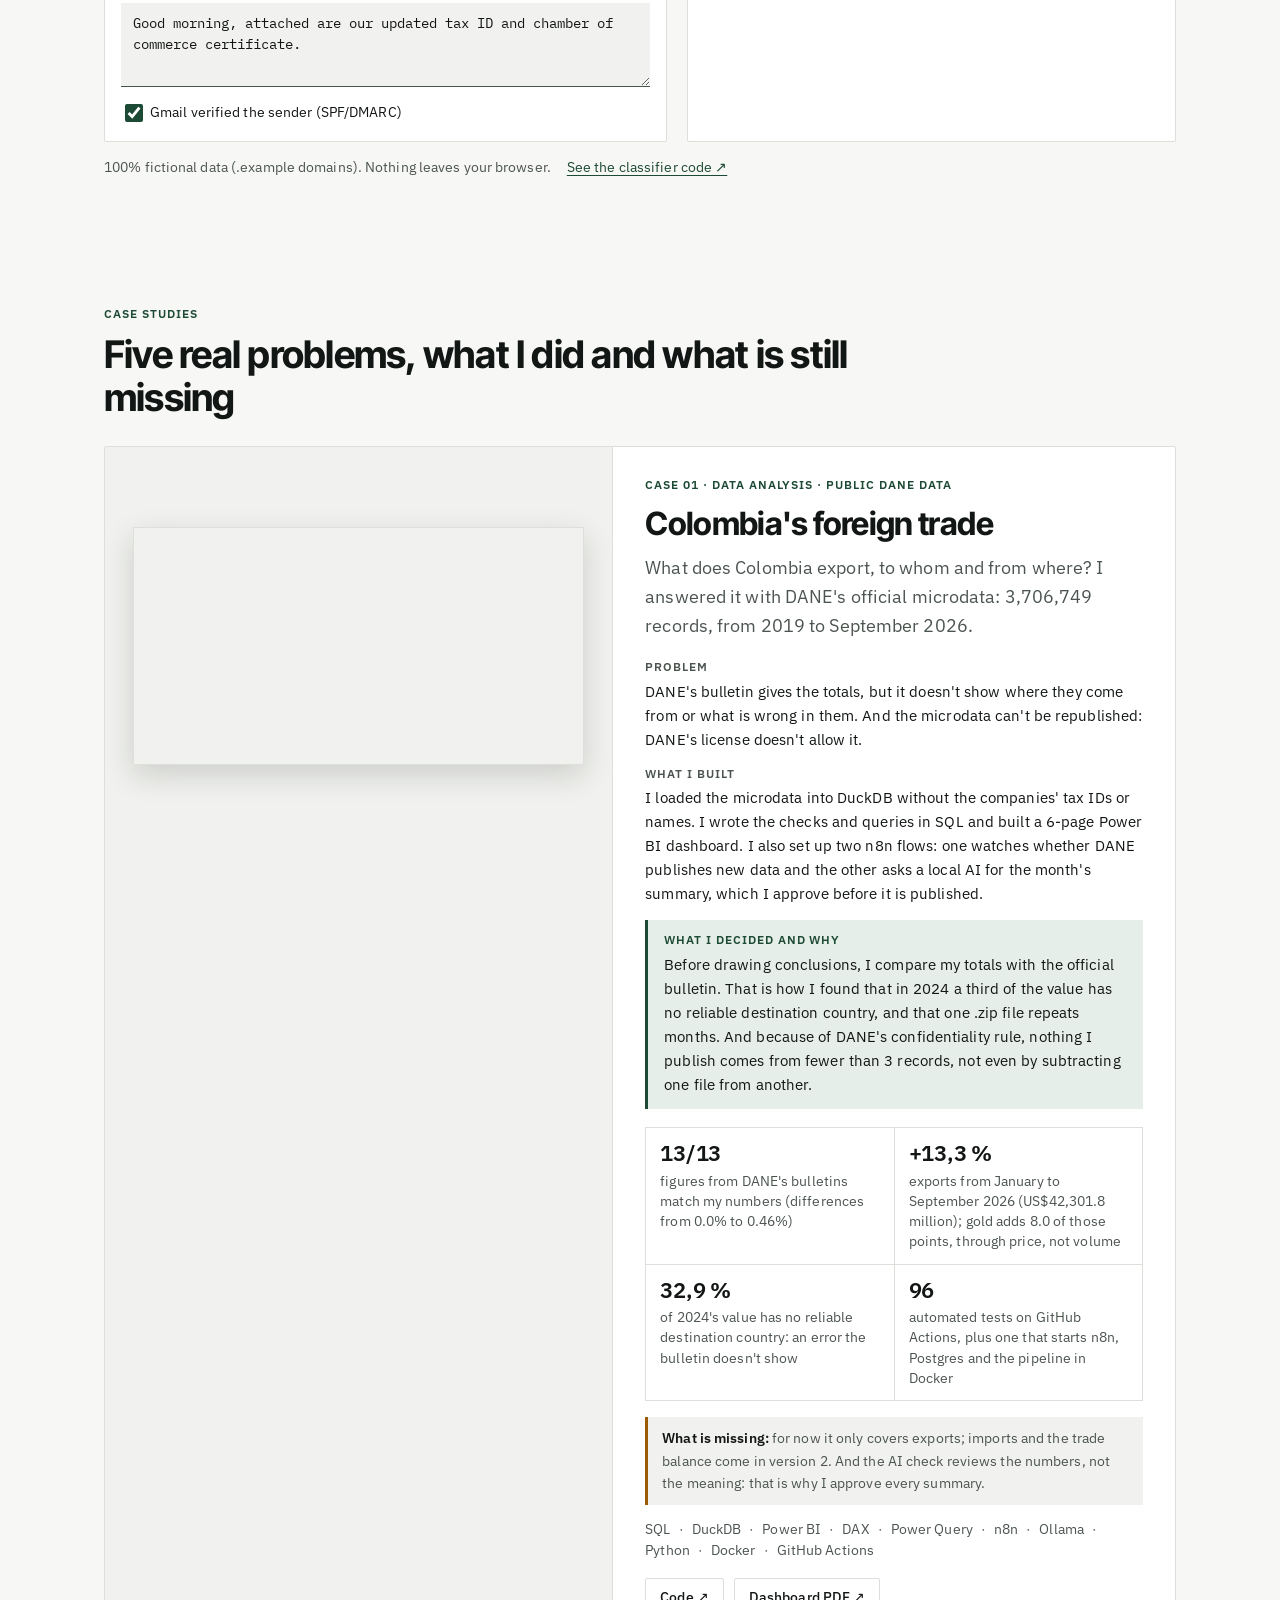
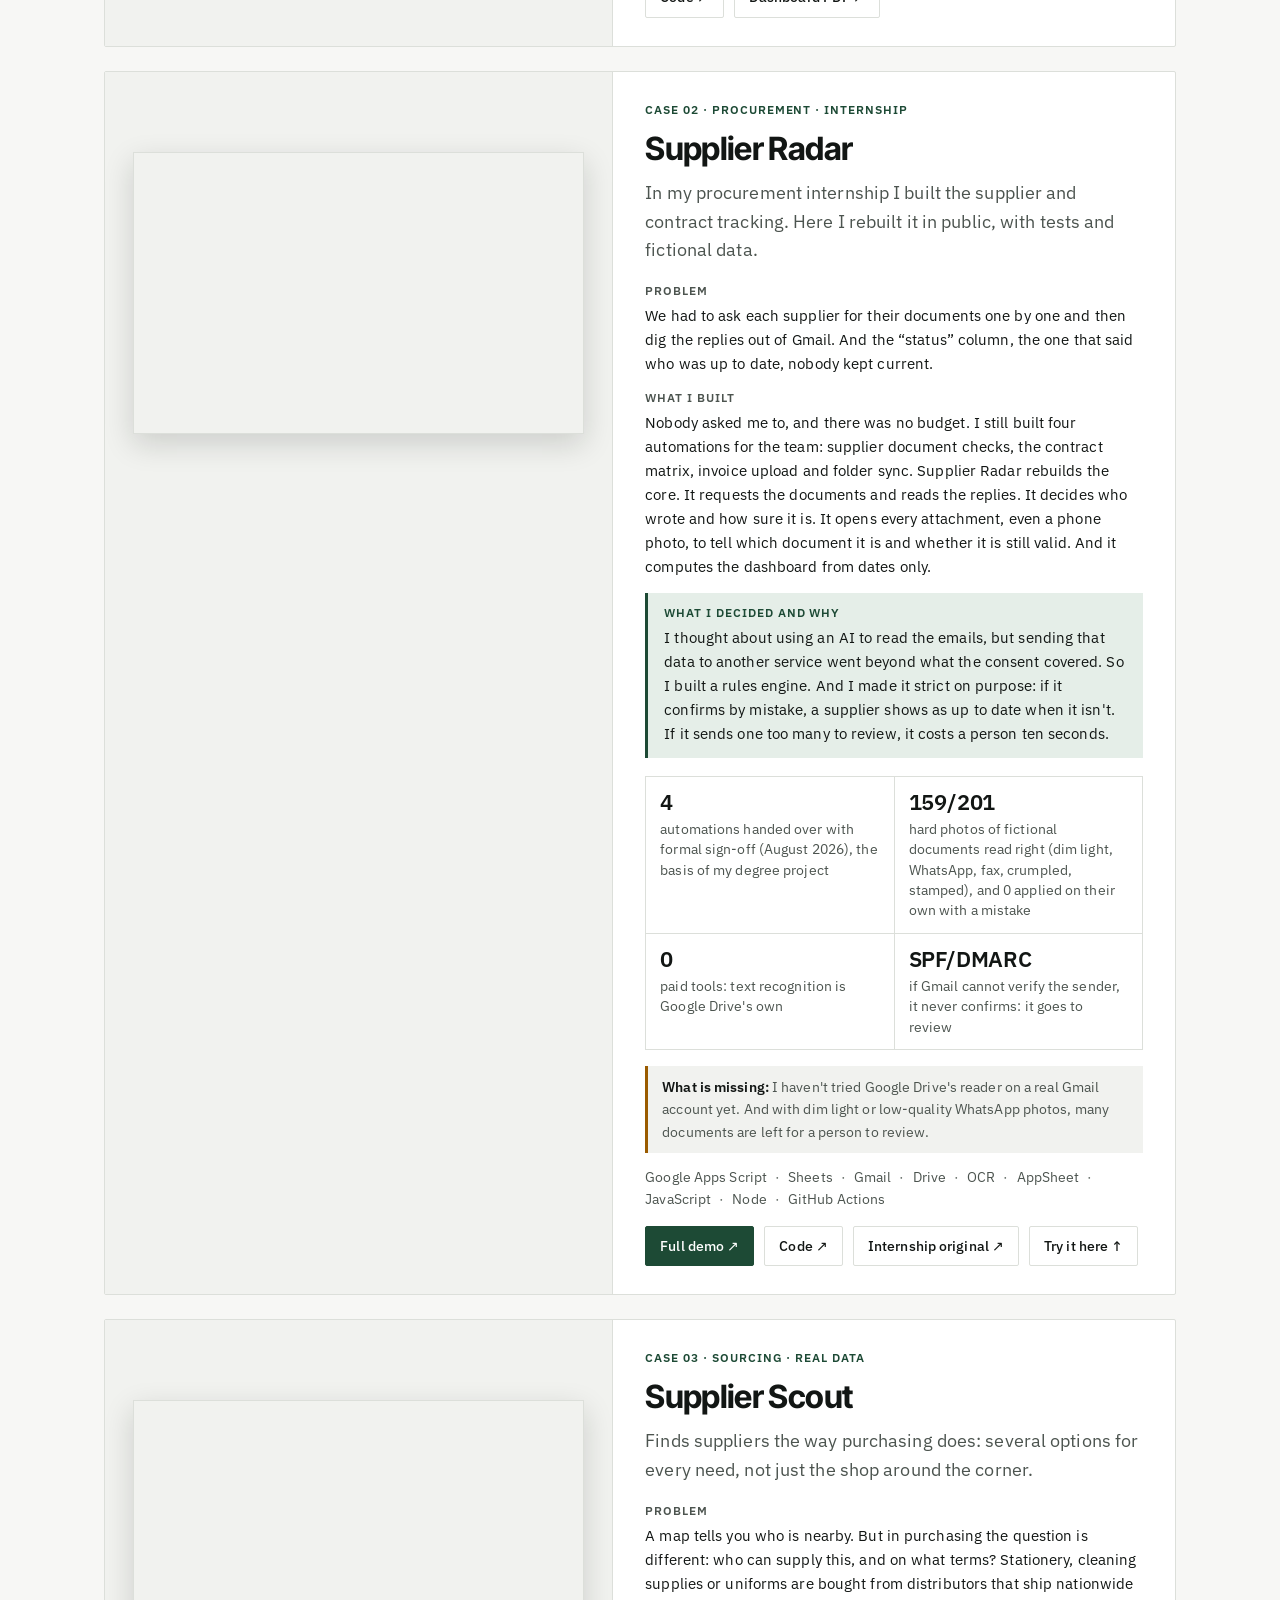
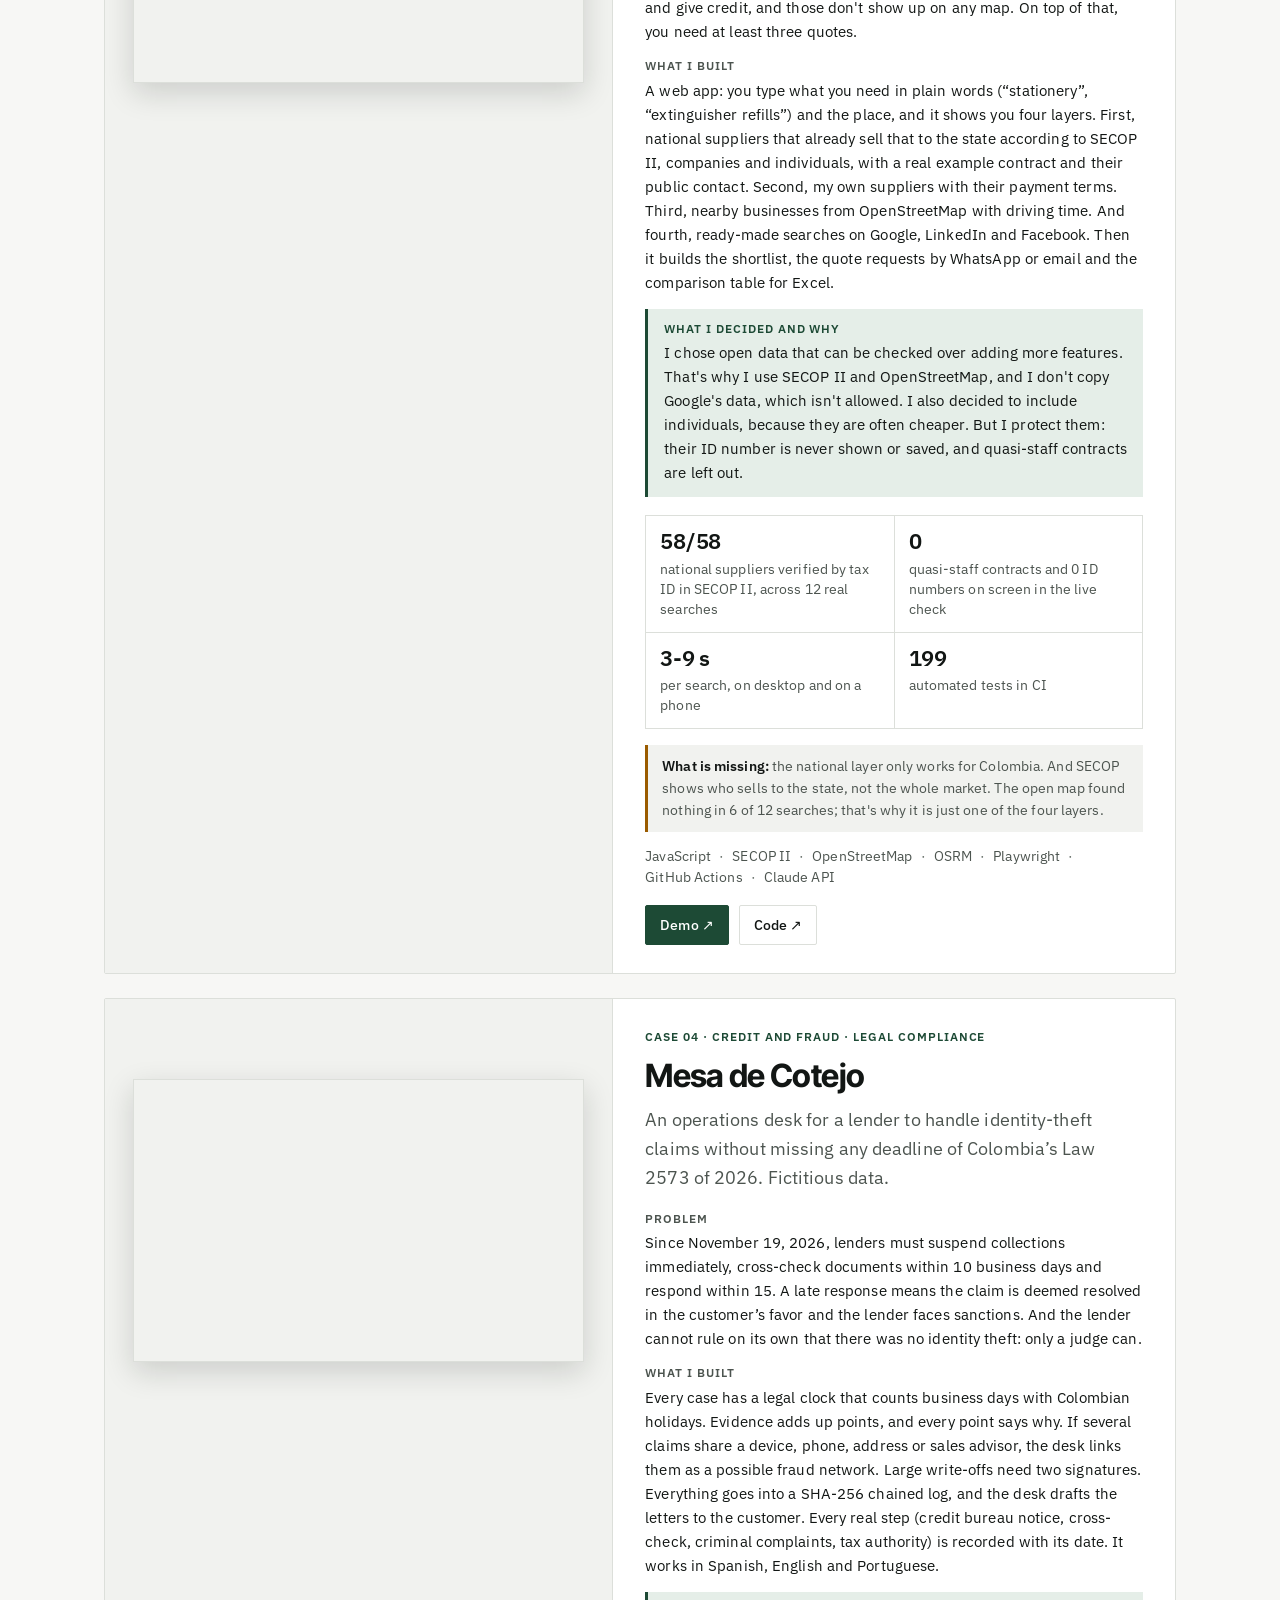
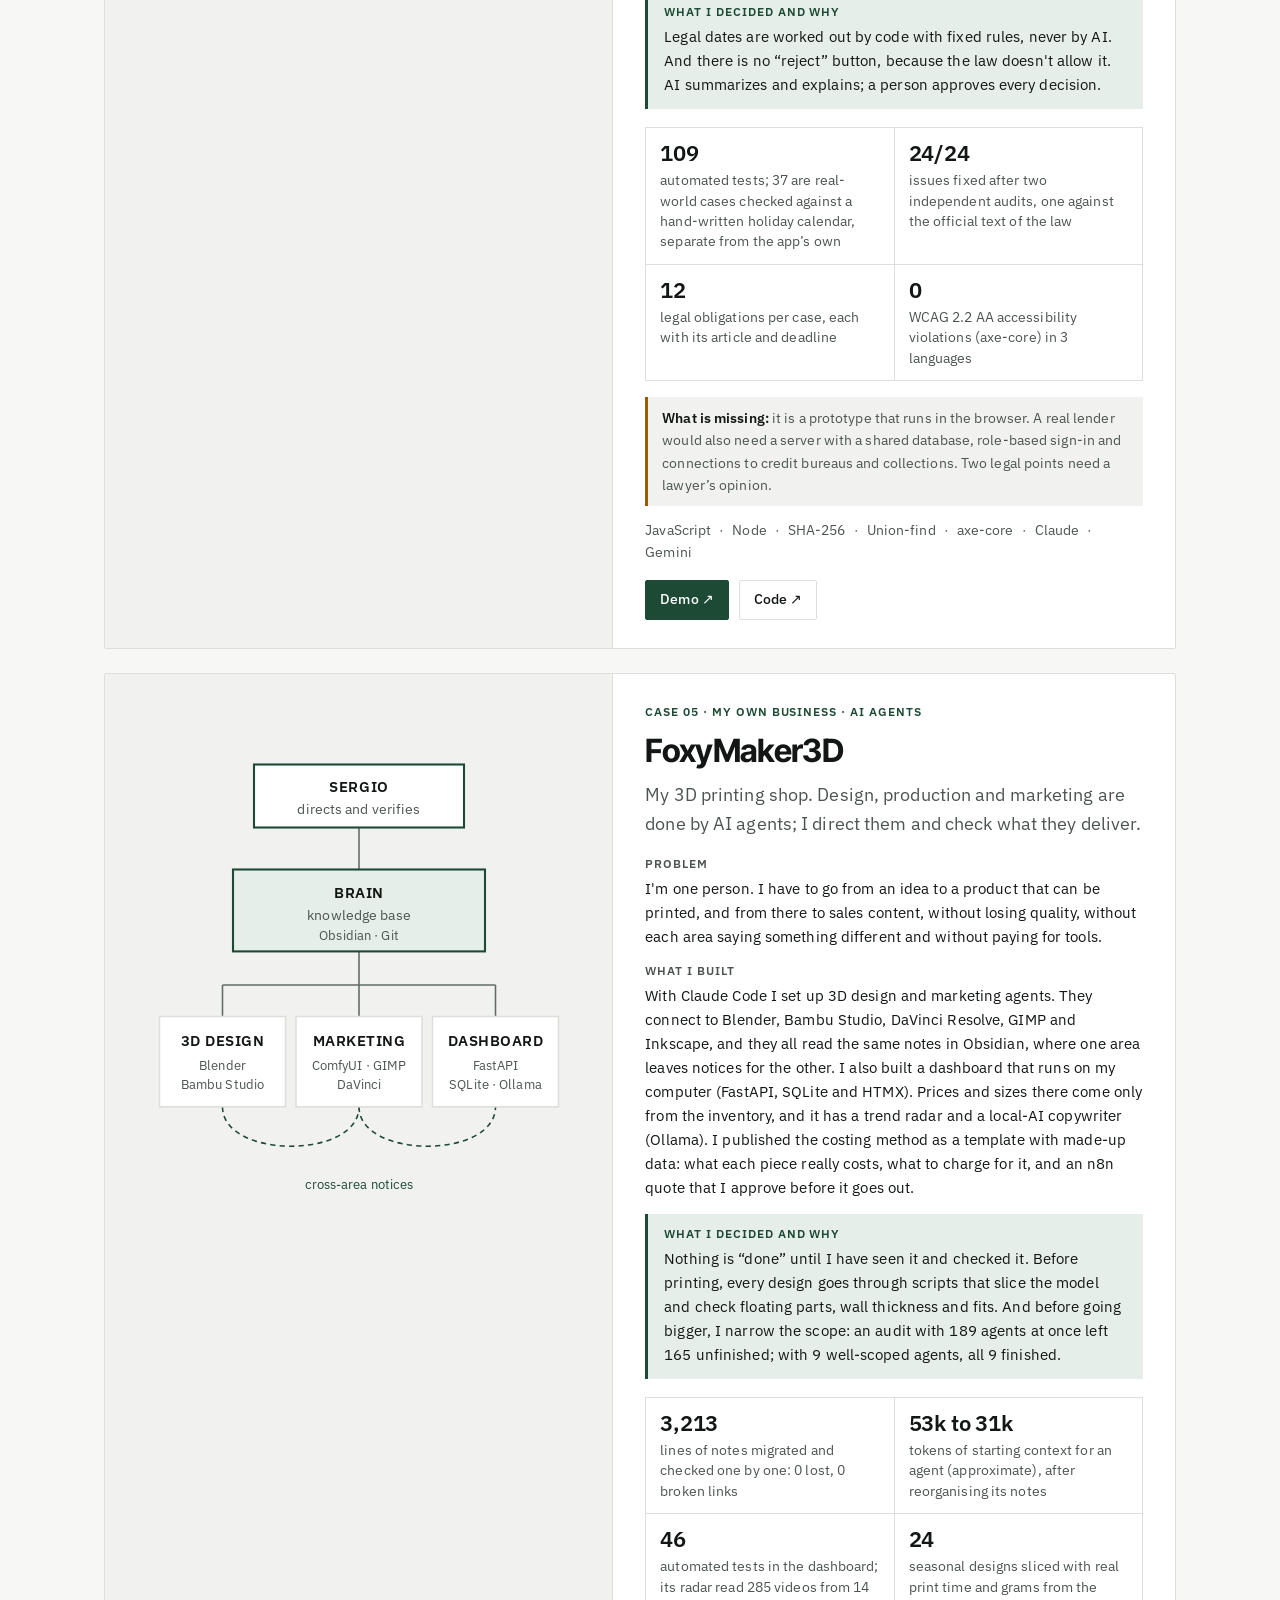
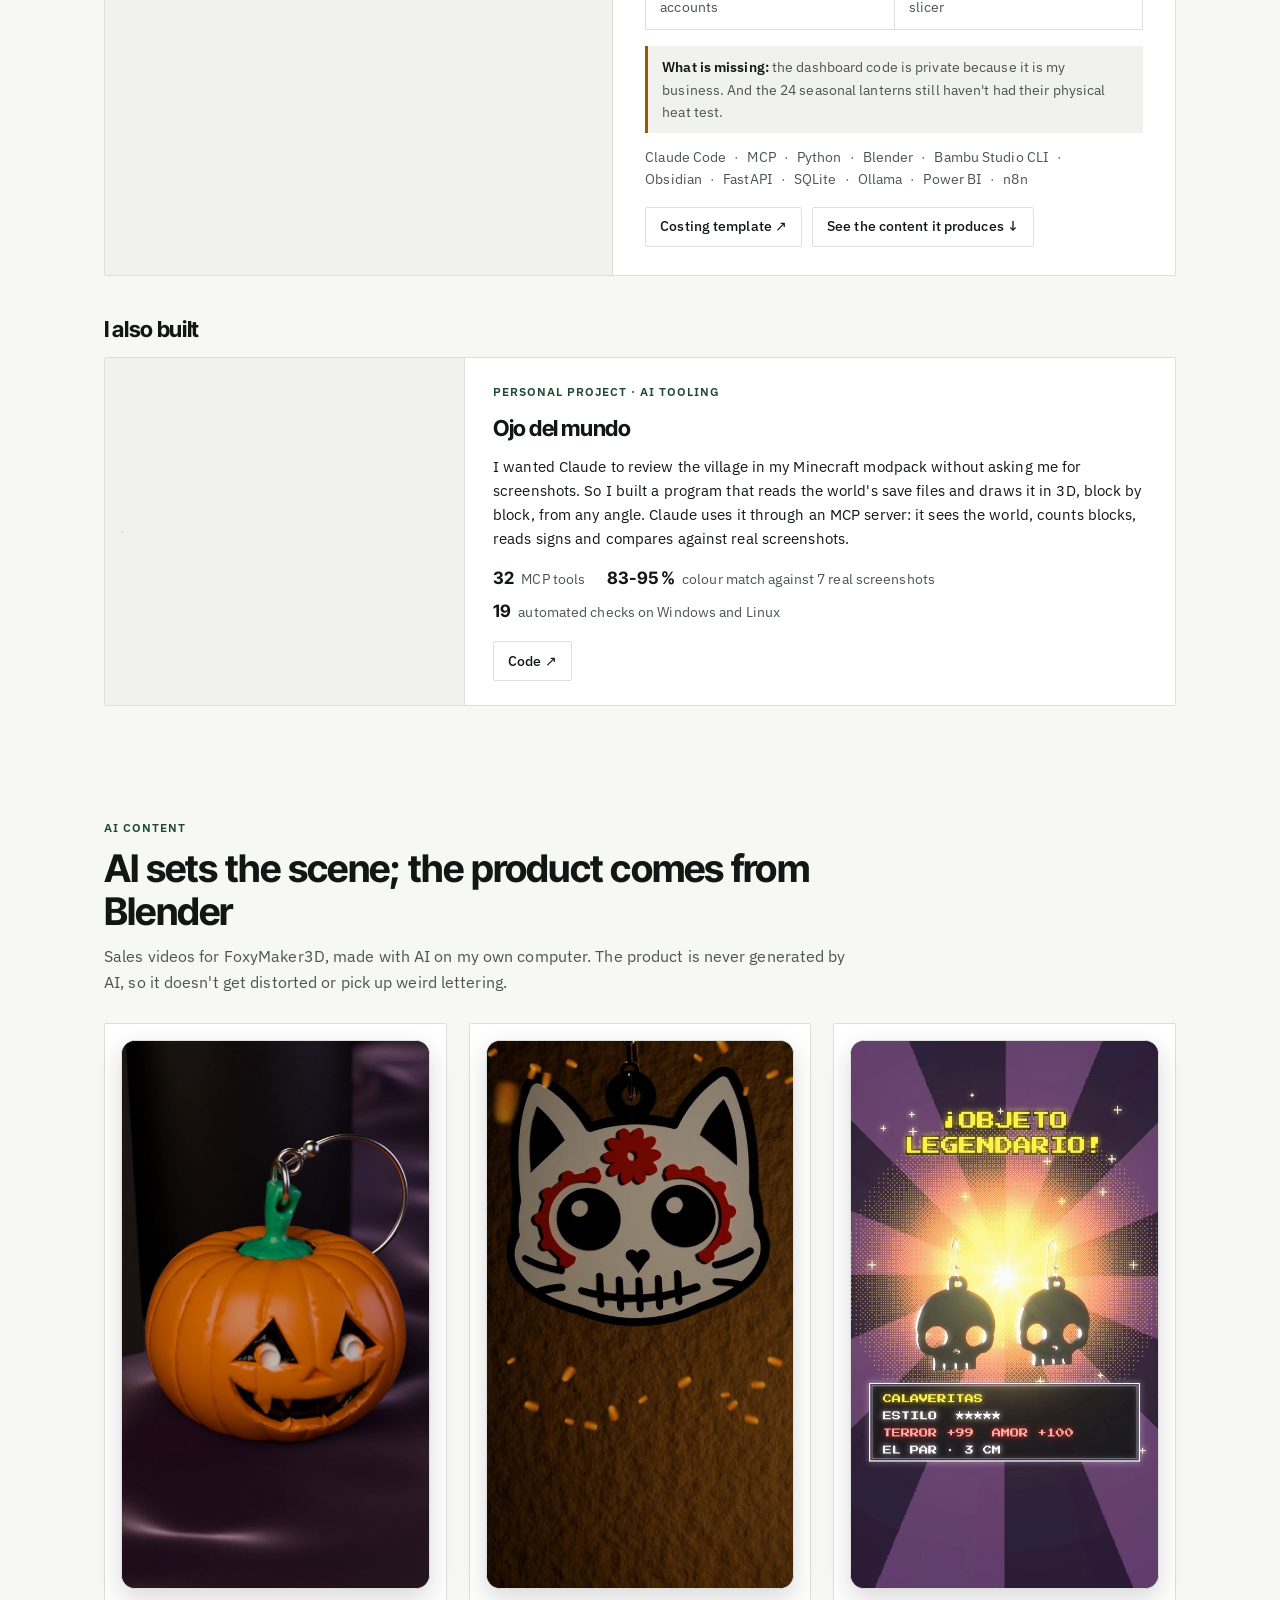
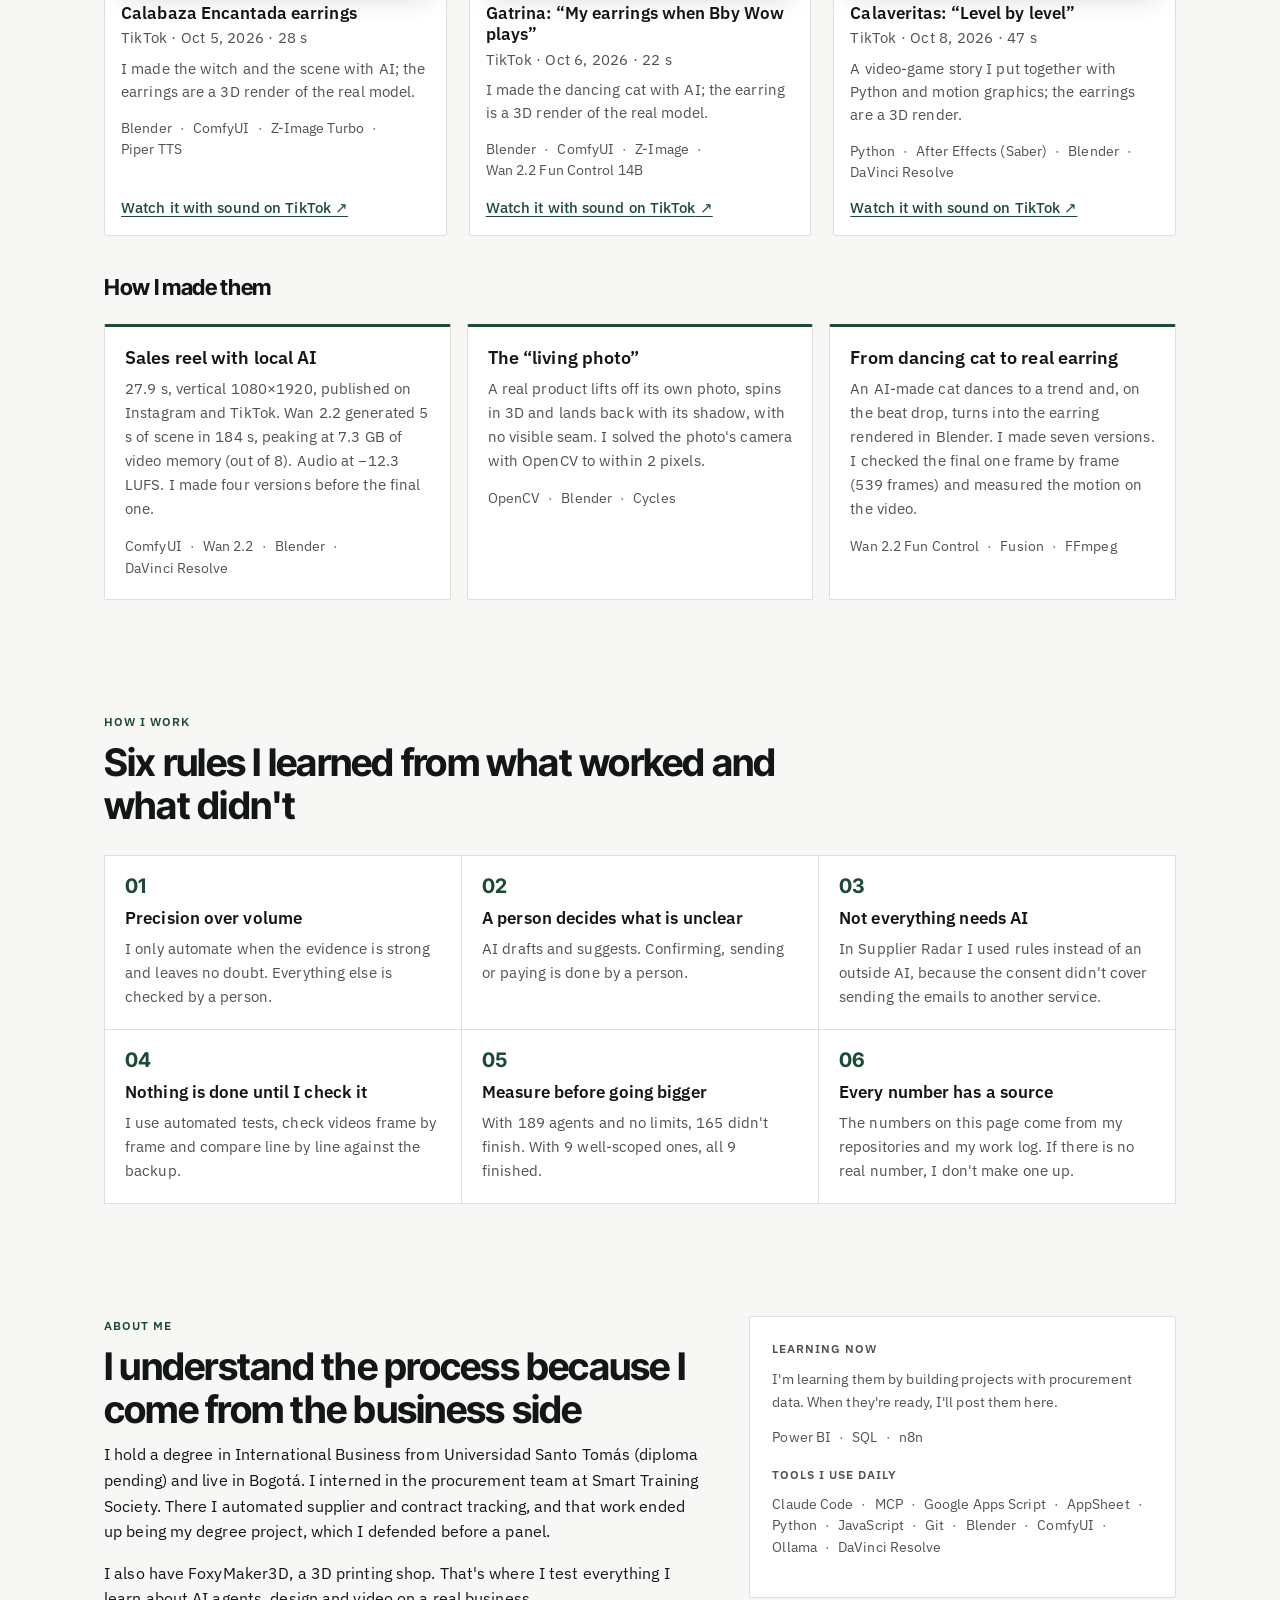
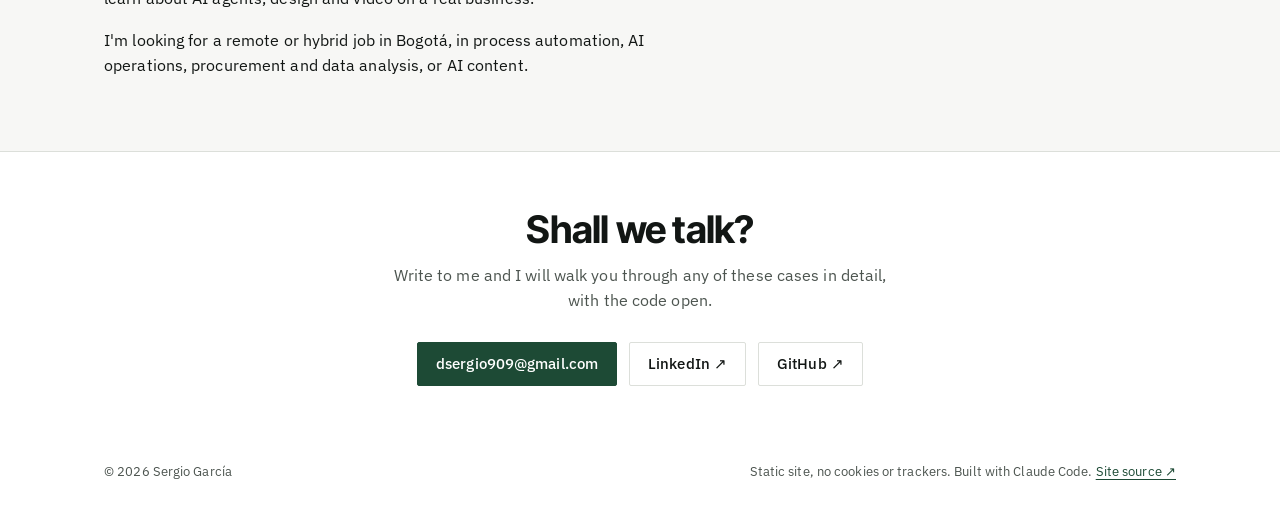
==== commit 86167003: "Portafolio: caso 01 nuevo, Comercio exterior de Colombia, y el rol «Análisis de datos» - Caso 01 con" ====
--- a/index.html
+++ b/index.html
@@ -6,7 +6,7 @@
 <meta http-equiv="Content-Security-Policy" content="default-src 'none'; script-src 'self'; style-src 'self'; img-src 'self' data:; media-src 'self'; font-src 'self'; connect-src 'none'; base-uri 'none'; form-action 'none'; manifest-src 'self'">
 <meta name="referrer" content="strict-origin-when-cross-origin">
 <title>Sergio García · Automatización de procesos e IA aplicada</title>
-<meta name="description" content="Portafolio de Sergio García (Bogotá): automatización de procesos, agentes de IA y contenido con IA. Cuatro casos con demo, código y resultados verificables.">
+<meta name="description" content="Portafolio de Sergio García (Bogotá): automatización de procesos, agentes de IA y contenido con IA. Cinco casos con demo, código y resultados verificables.">
 <meta name="author" content="Sergio García">
 <meta name="theme-color" content="#f7f7f5">
 <link rel="canonical" href="https://dsergio909.github.io/">
@@ -14,7 +14,7 @@
 <meta property="og:type" content="profile">
 <meta property="og:site_name" content="Sergio García">
 <meta property="og:title" content="Sergio García · Automatizo procesos con IA">
-<meta property="og:description" content="Cuatro casos con demo, código y resultados verificables: Supplier Radar, Supplier Scout, la Mesa de Cotejo y un taller de impresión 3D operado con agentes de IA.">
+<meta property="og:description" content="Cinco casos con demo, código y resultados verificables: el comercio exterior de Colombia con SQL y Power BI, Supplier Radar, Supplier Scout, la Mesa de Cotejo y un taller de impresión 3D operado con agentes de IA.">
 <meta property="og:url" content="https://dsergio909.github.io/">
 <meta property="og:image" content="https://dsergio909.github.io/img/og.png">
 <meta property="og:image:width" content="1200">
@@ -38,7 +38,7 @@
   "address": { "@type": "PostalAddress", "addressLocality": "Bogotá", "addressCountry": "CO" },
   "alumniOf": { "@type": "CollegeOrUniversity", "name": "Universidad Santo Tomás" },
   "knowsLanguage": ["es", "en"],
-  "knowsAbout": ["Automatización de procesos", "Google Apps Script", "Agentes de IA", "Claude Code", "MCP", "Compras y abastecimiento", "Blender", "DaVinci Resolve"],
+  "knowsAbout": ["Automatización de procesos", "Análisis de datos", "SQL", "Power BI", "n8n", "Google Apps Script", "Agentes de IA", "Claude Code", "MCP", "Compras y abastecimiento", "Blender", "DaVinci Resolve"],
   "sameAs": [
     "https://github.com/Dsergio909",
     "https://linkedin.com/in/sergio-david-garcia-celis-836b8a250"
@@ -90,7 +90,7 @@
         </p>
         <div class="cta">
           <a class="btn btn--primary" href="#pruebalo"><span class="es">Pruébalo en 20 segundos</span><span class="en">Try it in 20 seconds</span></a>
-          <a class="btn" href="#casos"><span class="es">Ver los 4 casos</span><span class="en">See the 4 case studies</span></a>
+          <a class="btn" href="#casos"><span class="es">Ver los 5 casos</span><span class="en">See the 5 case studies</span></a>
           <a class="btn btn--ghost" href="mailto:dsergio909@gmail.com"><span class="es">Escríbeme</span><span class="en">Email me</span></a>
         </div>
         <p class="meta-line"><span class="dot" aria-hidden="true"></span><span class="es">Disponible · remoto o híbrido · Bogotá · Inglés B2</span><span class="en">Open to work · remote or hybrid · Bogotá · English B2</span> · <a href="https://linkedin.com/in/sergio-david-garcia-celis-836b8a250" rel="noopener">LinkedIn</a> · <a href="https://github.com/Dsergio909" rel="noopener">GitHub</a></p>
@@ -140,7 +140,7 @@
       </div>
       <div class="chips" role="group" aria-label="Rol" data-en-aria-label="Role">
         <button type="button" class="chip" data-rol="automatizacion" aria-pressed="false"><span class="es">Automatización de procesos</span><span class="en">Process automation</span></button>
-        <button type="button" class="chip" data-rol="datos" aria-pressed="false"><span class="es">Compras y datos</span><span class="en">Procurement &amp; data</span></button>
+        <button type="button" class="chip" data-rol="datos" aria-pressed="false"><span class="es">Análisis de datos</span><span class="en">Data analysis</span></button>
         <button type="button" class="chip" data-rol="ia" aria-pressed="false"><span class="es">Operaciones con IA</span><span class="en">AI operations</span></button>
         <button type="button" class="chip" data-rol="contenido" aria-pressed="false"><span class="es">Contenido con IA</span><span class="en">AI content &amp; video</span></button>
         <button type="button" class="chip chip--all" data-rol="todos" aria-pressed="true"><span class="es">Ver todo</span><span class="en">Show all</span></button>
@@ -155,13 +155,13 @@
         </ul>
       </div>
       <div class="fit" id="fit-datos">
-        <h3><span class="es">Por qué encajo en compras y datos</span><span class="en">Why I fit a procurement and data role</span></h3>
+        <h3><span class="es">Por qué encajo en análisis de datos</span><span class="en">Why I fit a data analysis role</span></h3>
         <ul>
-          <li><span class="es">Conozco compras desde adentro. Hice la práctica en el área, y mi trabajo de grado fue un plan de mejora con lo que automaticé ahí.</span><span class="en">I know procurement from the inside. I interned in the team, and my degree project was an improvement plan built on what I automated there.</span></li>
-          <li><span class="es">Mis tableros se calculan con las fechas. No dependen de una columna de «estado» que al final nadie actualiza.</span><span class="en">My dashboards are computed from dates. They don't rely on a “status” column that, in the end, nobody updates.</span></li>
-          <li><span class="es">Comparo proveedores por lo que de verdad cuesta el pedido: paquetes, mínimos, impuestos, envío y moneda.</span><span class="en">I compare suppliers by the real cost of the order: packs, minimums, tax, shipping and currency.</span></li>
+          <li><span class="es">Hice un análisis de punta a punta con los microdatos del DANE: 3,7 millones de registros, SQL, un tablero de Power BI y n8n con IA local.</span><span class="en">I did an end-to-end analysis with DANE's microdata: 3.7 million records, SQL, a Power BI dashboard and n8n with local AI.</span></li>
+          <li><span class="es">Antes de concluir, cuadro mis cifras con la fuente oficial. Las 13 cifras del boletín del DANE cuadran, y así encontré errores que el boletín no muestra.</span><span class="en">Before drawing conclusions, I reconcile my numbers with the official source. All 13 figures from DANE's bulletin match, and that is how I found errors the bulletin doesn't show.</span></li>
+          <li><span class="es">Conozco compras desde adentro. Hice la práctica en el área, y mis tableros se calculan con las fechas, no con una columna de «estado» que nadie actualiza.</span><span class="en">I know procurement from the inside. I interned in the team, and my dashboards are computed from dates, not from a “status” column nobody updates.</span></li>
         </ul>
-        <p class="fit__note"><span class="es">Ahora estoy armando un tablero de compras en Power BI, con SQL sobre esos mismos datos.</span><span class="en">Right now I'm building a procurement dashboard in Power BI, with SQL on that same data.</span></p>
+        <p class="fit__more"><span class="es">También hice, con datos públicos:</span><span class="en">I also built, with public data:</span> <a href="https://github.com/Dsergio909/olist-logistica-sql" rel="noopener"><span class="es">logística de Olist</span><span class="en">Olist logistics</span> ↗</a> · <a href="https://github.com/Dsergio909/vuelos-colombia" rel="noopener"><span class="es">vuelos en Colombia</span><span class="en">flights in Colombia</span> ↗</a> · <a href="https://github.com/Dsergio909/taller3d-costos" rel="noopener"><span class="es">costos de un taller 3D</span><span class="en">3D workshop costing</span> ↗</a></p>
       </div>
       <div class="fit" id="fit-ia">
         <h3><span class="es">Por qué encajo en operaciones con IA</span><span class="en">Why I fit an AI operations role</span></h3>
@@ -253,18 +253,52 @@
   <div class="wrap">
     <header class="sec-head">
       <p class="eyebrow"><span class="es">Casos</span><span class="en">Case studies</span></p>
-      <h2 id="casos-titulo"><span class="es">Cuatro problemas reales, lo que hice y lo que falta</span><span class="en">Four real problems, what I did and what is still missing</span></h2>
+      <h2 id="casos-titulo"><span class="es">Cinco problemas reales, lo que hice y lo que falta</span><span class="en">Five real problems, what I did and what is still missing</span></h2>
     </header>
 
     <div class="cases">
 
       <!-- CASO 01 -->
+      <article class="case case--comercio" id="caso-comercio" aria-labelledby="t-comercio">
+        <div class="case__media">
+          <a href="https://github.com/Dsergio909/comercio-exterior-colombia" rel="noopener" aria-label="Abrir el código de Comercio exterior de Colombia" data-en-aria-label="Open the Colombian foreign trade code"><img src="img/caso-comercio.webp" width="1200" height="630" loading="lazy" decoding="async" alt="Exportaciones de Colombia de enero a septiembre, en miles de millones de dólares FOB: de 29,9 en 2019 a 42,3 en 2026" data-en-alt="Colombia's exports from January to September, in billions of US dollars FOB: from 29.9 in 2019 to 42.3 in 2026"></a>
+        </div>
+        <div class="case__body">
+          <p class="eyebrow"><span class="es">Caso 01 · Análisis de datos · Datos públicos del DANE</span><span class="en">Case 01 · Data analysis · Public DANE data</span></p>
+          <h3 id="t-comercio"><span class="es">Comercio exterior de Colombia</span><span class="en">Colombia's foreign trade</span></h3>
+          <p class="case__lede"><span class="es">¿Qué exporta Colombia, a quién y desde dónde? Lo respondí con los microdatos oficiales del DANE: 3.706.749 registros, de 2019 a septiembre de 2026.</span><span class="en">What does Colombia export, to whom and from where? I answered it with DANE's official microdata: 3,706,749 records, from 2019 to September 2026.</span></p>
+          <dl class="case__grid">
+            <div><dt><span class="es">Problema</span><span class="en">Problem</span></dt>
+              <dd><span class="es">El boletín del DANE da los totales, pero no deja ver de dónde salen ni sus errores. Y los microdatos no se pueden volver a publicar: la licencia del DANE no lo permite.</span><span class="en">DANE's bulletin gives the totals, but it doesn't show where they come from or what is wrong in them. And the microdata can't be republished: DANE's license doesn't allow it.</span></dd></div>
+            <div><dt><span class="es">Qué hice</span><span class="en">What I built</span></dt>
+              <dd><span class="es">Cargué los microdatos a DuckDB sin el NIT ni el nombre de las empresas. Hice los controles y las consultas en SQL y un tablero de Power BI de 6 páginas. También armé dos flujos en n8n: uno vigila si el DANE publica datos nuevos y otro le pide a una IA local el resumen del mes, que yo apruebo antes de publicarlo.</span><span class="en">I loaded the microdata into DuckDB without the companies' tax IDs or names. I wrote the checks and queries in SQL and built a 6-page Power BI dashboard. I also set up two n8n flows: one watches whether DANE publishes new data and the other asks a local AI for the month's summary, which I approve before it is published.</span></dd></div>
+            <div class="case__decision"><dt><span class="es">Lo que decidí y por qué</span><span class="en">What I decided and why</span></dt>
+              <dd><span class="es">Antes de concluir, comparo mis totales con el boletín oficial. Así encontré que en 2024 un tercio del valor viene sin un país de destino confiable, y que un .zip trae meses repetidos. Y por la reserva del DANE, nada de lo que publico sale de menos de 3 registros, ni siquiera restando un archivo de otro.</span><span class="en">Before drawing conclusions, I compare my totals with the official bulletin. That is how I found that in 2024 a third of the value has no reliable destination country, and that one .zip file repeats months. And because of DANE's confidentiality rule, nothing I publish comes from fewer than 3 records, not even by subtracting one file from another.</span></dd></div>
+          </dl>
+          <ul class="results">
+            <li><b>13/13</b> <span class="es">cifras de los boletines del DANE cuadran con mi cálculo (diferencias de 0,0 % a 0,46 %)</span><span class="en">figures from DANE's bulletins match my numbers (differences from 0.0% to 0.46%)</span></li>
+            <li><b>+13,3&nbsp;%</b> <span class="es">exportaciones de enero a septiembre de 2026 (US$42.301,8 millones); el oro aporta 8,0 de esos puntos, por precio y no por volumen</span><span class="en">exports from January to September 2026 (US$42,301.8 million); gold adds 8.0 of those points, through price, not volume</span></li>
+            <li><b>32,9&nbsp;%</b> <span class="es">del valor de 2024 viene sin un país de destino confiable: un error que el boletín no muestra</span><span class="en">of 2024's value has no reliable destination country: an error the bulletin doesn't show</span></li>
+            <li><b>96</b> <span class="es">pruebas automáticas en GitHub Actions, y otra que levanta n8n, Postgres y el pipeline en Docker</span><span class="en">automated tests on GitHub Actions, plus one that starts n8n, Postgres and the pipeline in Docker</span></li>
+          </ul>
+          <p class="gap"><b><span class="es">Lo que falta:</span><span class="en">What is missing:</span></b> <span class="es">por ahora solo están las exportaciones; las importaciones y la balanza van en la versión 2. Y el control de la IA revisa los números, no el sentido: por eso yo apruebo cada resumen.</span><span class="en">for now it only covers exports; imports and the trade balance come in version 2. And the AI check reviews the numbers, not the meaning: that is why I approve every summary.</span></p>
+          <ul class="tags" aria-label="Herramientas" data-en-aria-label="Tools">
+            <li>SQL</li><li>DuckDB</li><li>Power BI</li><li>DAX</li><li>Power Query</li><li>n8n</li><li>Ollama</li><li>Python</li><li>Docker</li><li>GitHub Actions</li>
+          </ul>
+          <p class="links">
+            <a class="btn btn--small" href="https://github.com/Dsergio909/comercio-exterior-colombia" rel="noopener"><span class="es">Código ↗</span><span class="en">Code ↗</span></a>
+            <a class="btn btn--small" href="https://github.com/Dsergio909/comercio-exterior-colombia/blob/main/powerbi/comercio_exterior.pdf" rel="noopener"><span class="es">Tablero en PDF ↗</span><span class="en">Dashboard PDF ↗</span></a>
+          </p>
+        </div>
+      </article>
+
+      <!-- CASO 02 -->
       <article class="case case--radar" id="caso-radar" aria-labelledby="t-radar">
         <div class="case__media">
           <a href="https://dsergio909.github.io/supplier-radar/" rel="noopener" aria-label="Abrir la demo de Supplier Radar" data-en-aria-label="Open the Supplier Radar demo"><img src="img/caso-radar.webp" width="1200" height="750" loading="lazy" decoding="async" alt="Demo de Supplier Radar: un correo con tres adjuntos leídos por dentro; la cámara de comercio se llama «sep2026» pero se expidió hace 61 días, así que no cuenta" data-en-alt="Supplier Radar demo: an email with three attachments read by content; the Chamber of Commerce certificate is named «sep2026» but was issued 61 days ago, so it does not count"></a>
         </div>
         <div class="case__body">
-          <p class="eyebrow"><span class="es">Caso 01 · Compras · Práctica profesional</span><span class="en">Case 01 · Procurement · Internship</span></p>
+          <p class="eyebrow"><span class="es">Caso 02 · Compras · Práctica profesional</span><span class="en">Case 02 · Procurement · Internship</span></p>
           <h3 id="t-radar">Supplier Radar</h3>
           <p class="case__lede"><span class="es">En mi práctica de compras armé el seguimiento de proveedores y contratos. Aquí lo rehíce en público, con pruebas y datos ficticios.</span><span class="en">In my procurement internship I built the supplier and contract tracking. Here I rebuilt it in public, with tests and fictional data.</span></p>
           <dl class="case__grid">
@@ -294,13 +328,13 @@
         </div>
       </article>
 
-      <!-- CASO 02 -->
+      <!-- CASO 03 -->
       <article class="case case--scout" id="caso-scout" aria-labelledby="t-scout">
         <div class="case__media">
           <a href="https://dsergio909.github.io/supplier-scout/" rel="noopener" aria-label="Abrir la demo de Supplier Scout" data-en-aria-label="Open the Supplier Scout demo"><img src="img/caso-scout.webp" width="1200" height="750" loading="lazy" decoding="async" alt="Búsqueda real en Supplier Scout: dotación de aseo y papelería en Bogotá; proveedores nacionales de SECOP II que venden ambas cosas, con su alcance, contratos y un contrato de ejemplo (contactos difuminados)" data-en-alt="A real Supplier Scout search: cleaning and office supplies in Bogotá; national suppliers from SECOP II that sell both, with their reach, contracts and an example contract (contacts blurred)"></a>
         </div>
         <div class="case__body">
-          <p class="eyebrow"><span class="es">Caso 02 · Abastecimiento · Datos reales</span><span class="en">Case 02 · Sourcing · Real data</span></p>
+          <p class="eyebrow"><span class="es">Caso 03 · Abastecimiento · Datos reales</span><span class="en">Case 03 · Sourcing · Real data</span></p>
           <h3 id="t-scout">Supplier Scout</h3>
           <p class="case__lede"><span class="es">Busca proveedores como lo hace compras: varias opciones para cada necesidad, no solo el negocio de la esquina.</span><span class="en">Finds suppliers the way purchasing does: several options for every need, not just the shop around the corner.</span></p>
           <dl class="case__grid">
@@ -328,13 +362,13 @@
         </div>
       </article>
 
-      <!-- CASO 03 -->
+      <!-- CASO 04 -->
       <article class="case case--cotejo" id="caso-cotejo" aria-labelledby="t-cotejo">
         <div class="case__media">
           <a href="https://dsergio909.github.io/mesa-de-cotejo/" rel="noopener" aria-label="Abrir la demo de la Mesa de Cotejo" data-en-aria-label="Open the Cotejo Desk demo"><img src="img/caso-cotejo.webp" width="1200" height="750" loading="lazy" decoding="async" alt="Mesa de Cotejo: un reclamo en riesgo de silencio en el día hábil 14, con su reloj legal, la recomendación y el aviso de doble firma" data-en-alt="Cotejo Desk: a claim at risk of deemed approval on business day 14, with its legal clock, the recommendation and the two-signature notice"></a>
         </div>
         <div class="case__body">
-          <p class="eyebrow"><span class="es">Caso 03 · Crédito y fraude · Cumplimiento legal</span><span class="en">Case 03 · Credit and fraud · Legal compliance</span></p>
+          <p class="eyebrow"><span class="es">Caso 04 · Crédito y fraude · Cumplimiento legal</span><span class="en">Case 04 · Credit and fraud · Legal compliance</span></p>
           <h3 id="t-cotejo">Mesa de Cotejo</h3>
           <p class="case__lede"><span class="es">Una mesa de trabajo para que una entidad de crédito atienda los reclamos por suplantación de identidad sin que se le venza ningún plazo de la Ley 2573 de 2026. Con datos ficticios.</span><span class="en">An operations desk for a lender to handle identity-theft claims without missing any deadline of Colombia’s Law 2573 of 2026. Fictitious data.</span></p>
           <dl class="case__grid">
@@ -362,7 +396,7 @@
         </div>
       </article>
 
-      <!-- CASO 04 -->
+      <!-- CASO 05 -->
       <article class="case case--foxy" id="caso-foxy" aria-labelledby="t-foxy">
         <div class="case__media case__media--diagram">
           <svg viewBox="0 0 400 430" role="img" aria-labelledby="dg-t" class="diagram">
@@ -385,7 +419,7 @@
           </svg>
         </div>
         <div class="case__body">
-          <p class="eyebrow"><span class="es">Caso 04 · Negocio propio · Agentes de IA</span><span class="en">Case 04 · My own business · AI agents</span></p>
+          <p class="eyebrow"><span class="es">Caso 05 · Negocio propio · Agentes de IA</span><span class="en">Case 05 · My own business · AI agents</span></p>
           <h3 id="t-foxy">FoxyMaker3D</h3>
           <p class="case__lede"><span class="es">Mi taller de impresión 3D. El diseño, la producción y el marketing los hacen agentes de IA; yo los dirijo y reviso lo que entregan.</span><span class="en">My 3D printing shop. Design, production and marketing are done by AI agents; I direct them and check what they deliver.</span></p>
           <dl class="case__grid">
--- a/css/style.css
+++ b/css/style.css
@@ -154,6 +154,7 @@
 .fit ul { margin: 0; padding-left: 20px; }
 .fit li { margin-bottom: 6px; }
 .fit__note { margin: 12px 0 0; font-size: 14px; color: var(--warn); }
+.fit__more { margin: 12px 0 0; font-size: 14px; color: var(--muted); }
 body[data-rol="automatizacion"] #fit-automatizacion,
 body[data-rol="datos"] #fit-datos,
 body[data-rol="ia"] #fit-ia,
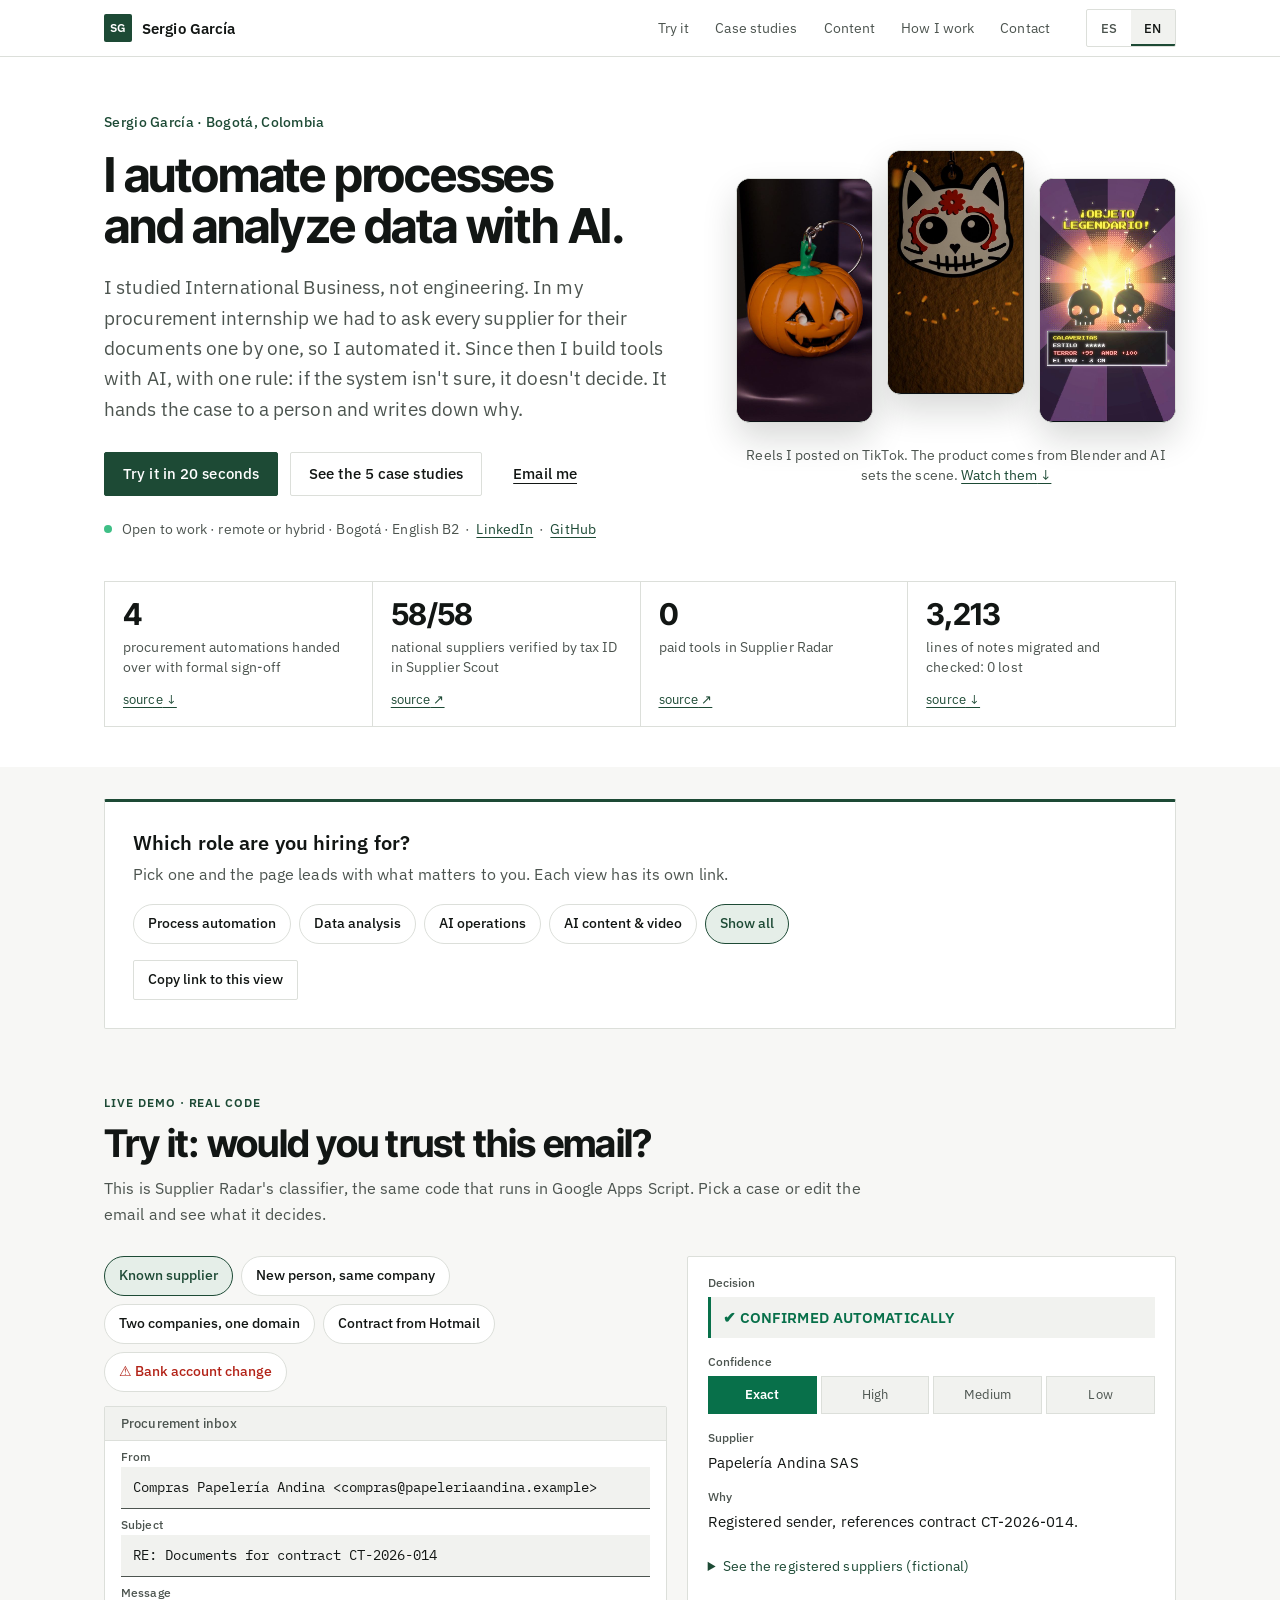
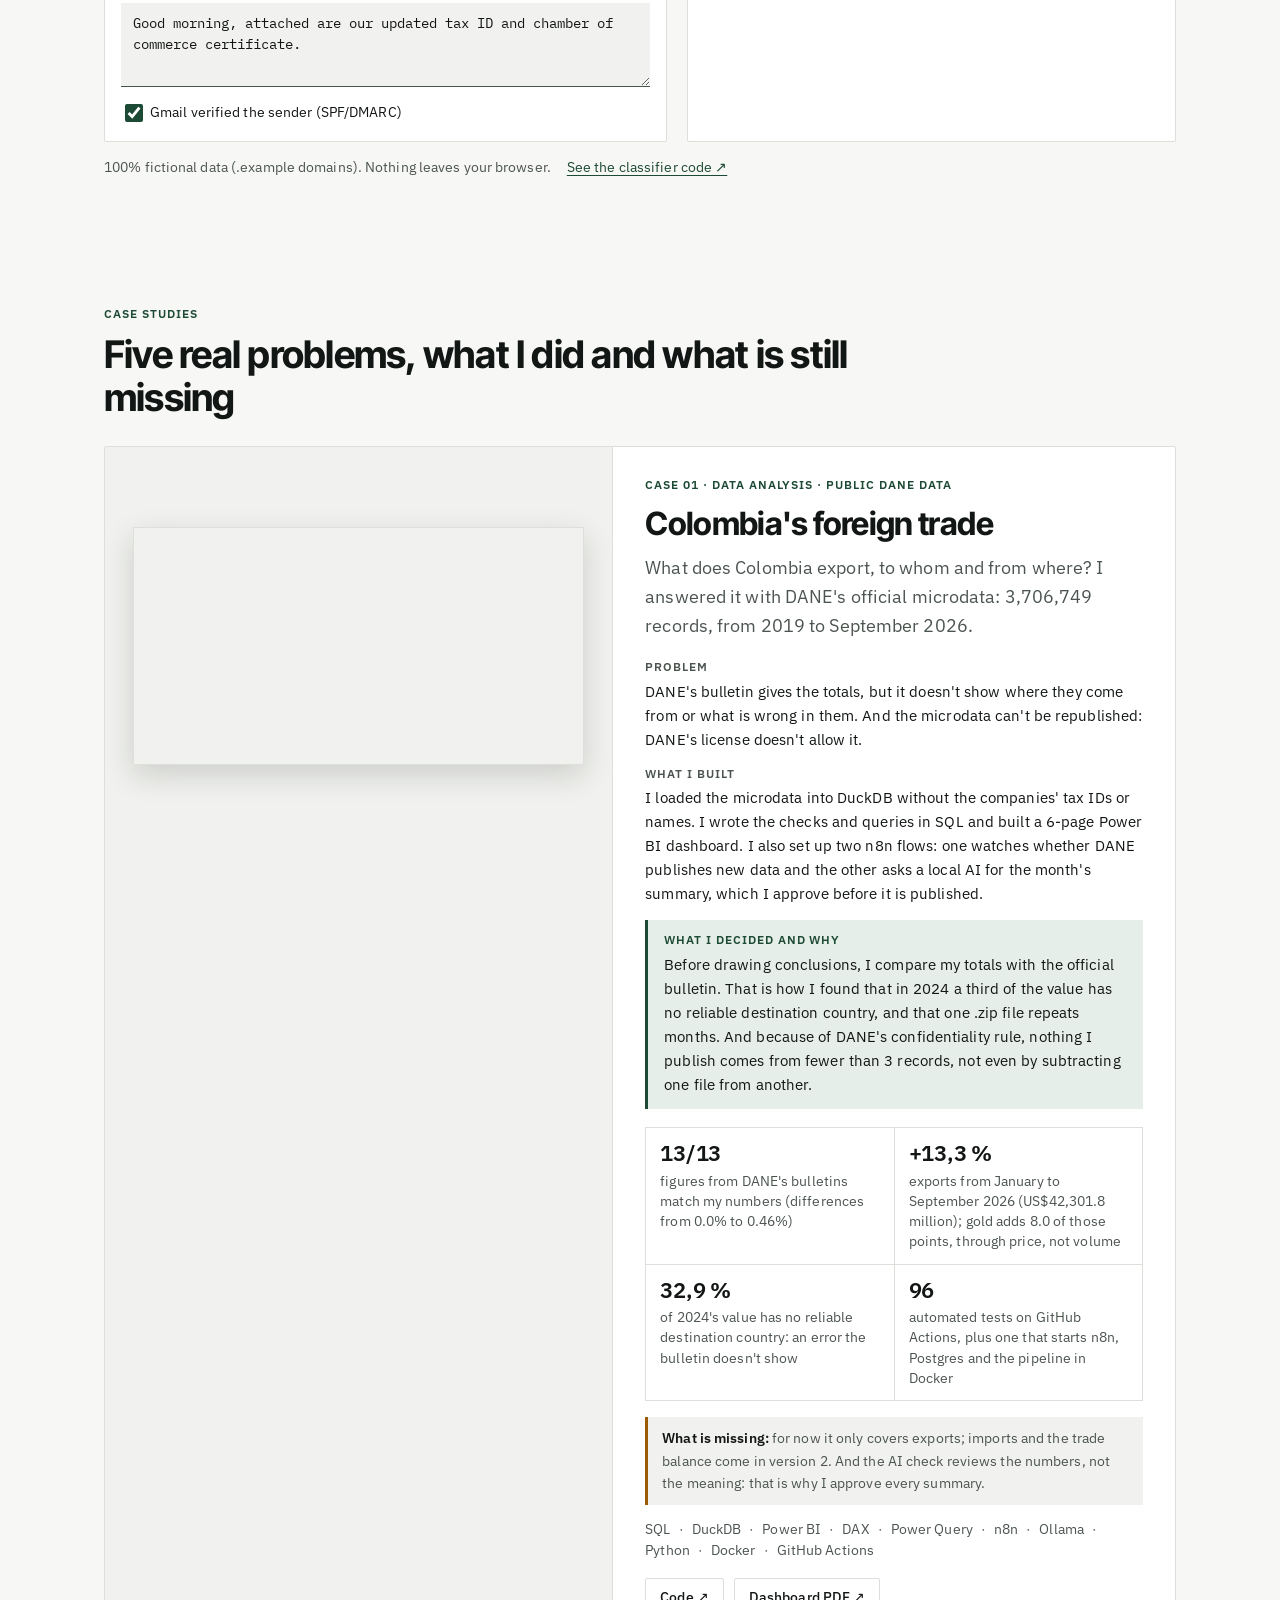
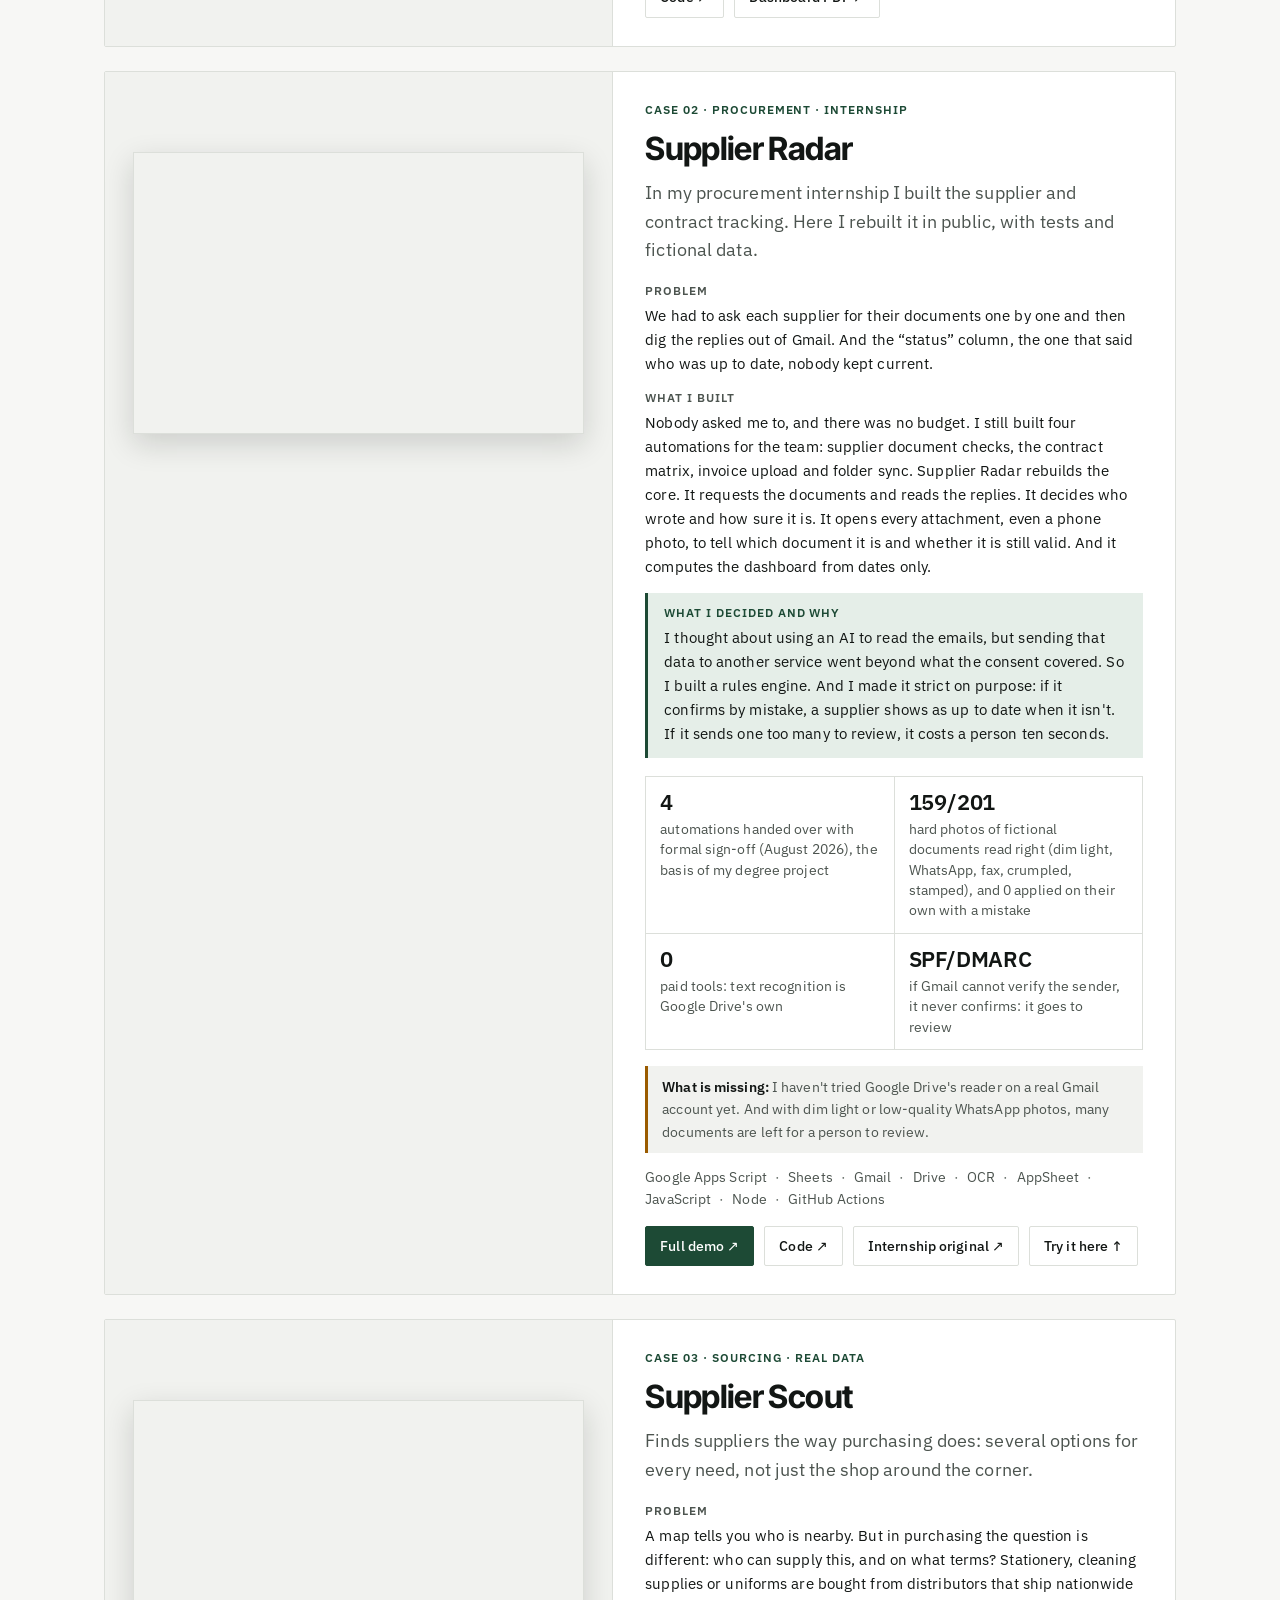
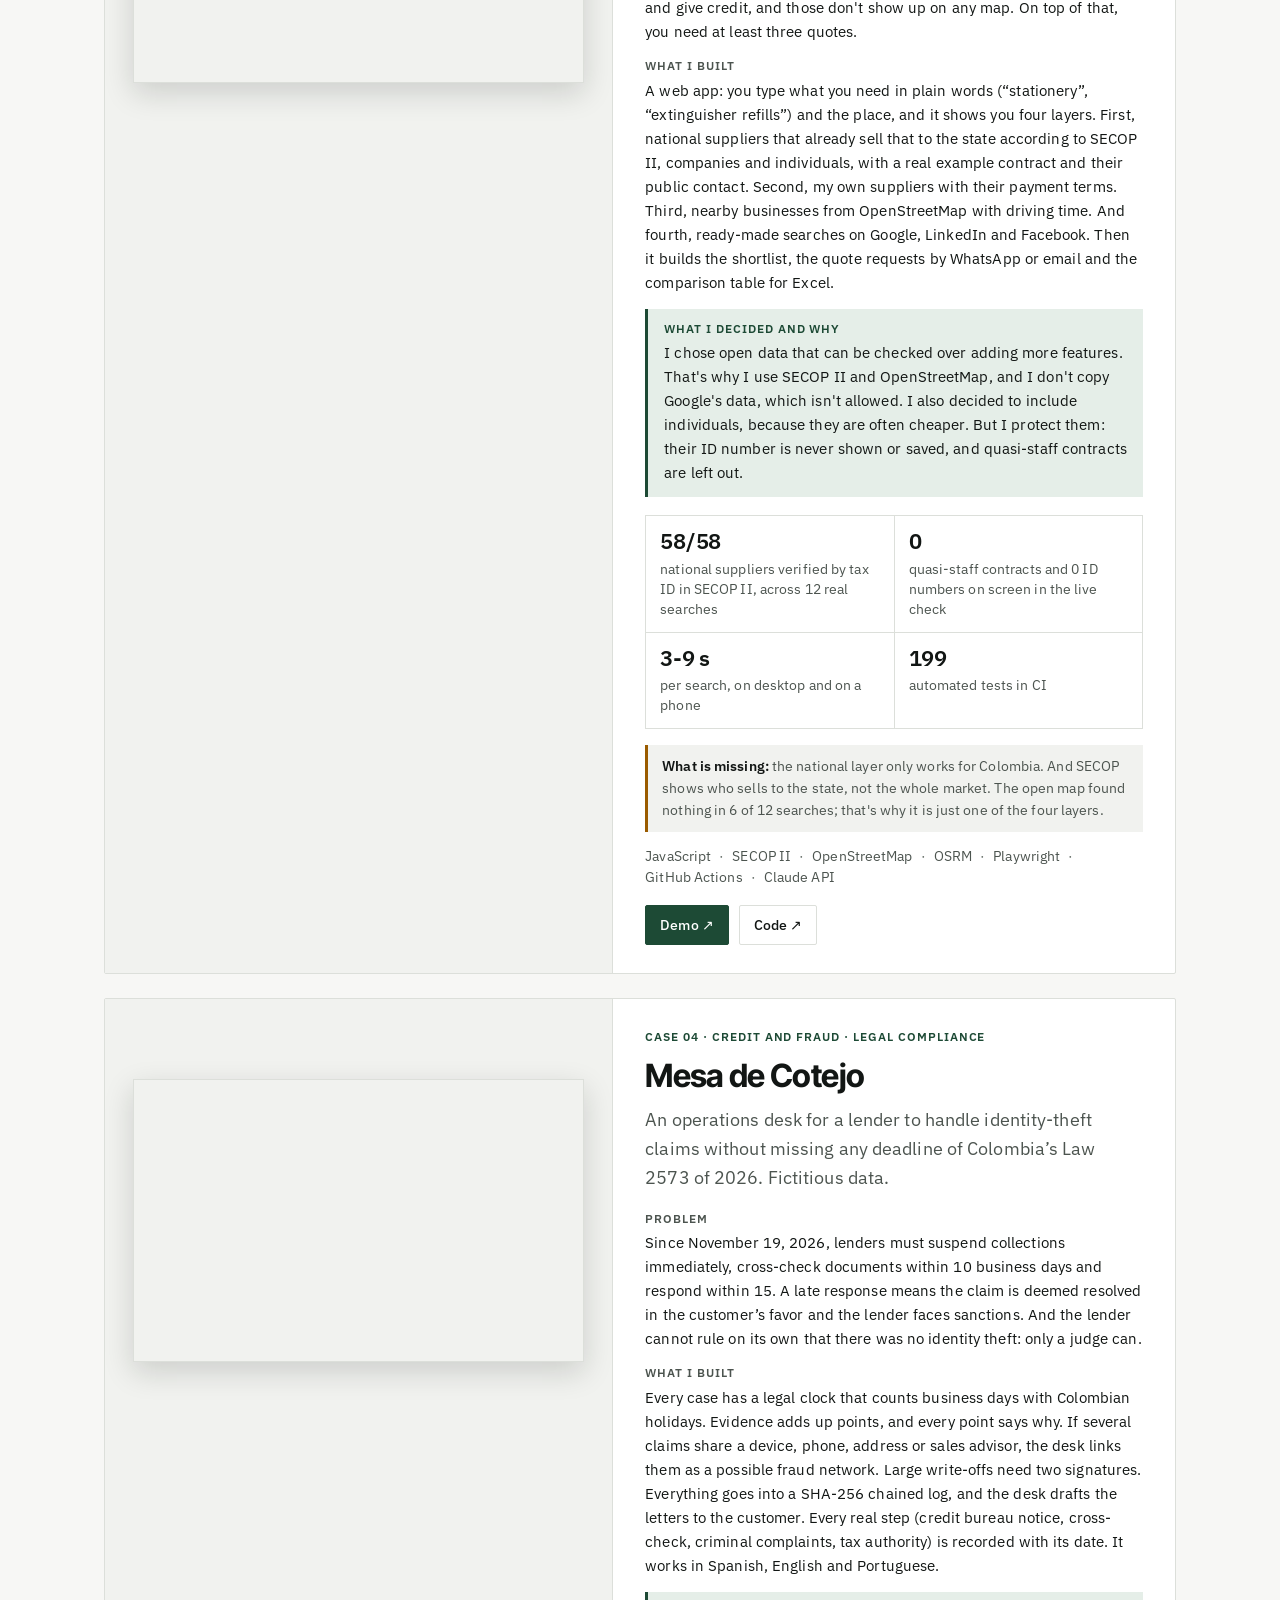
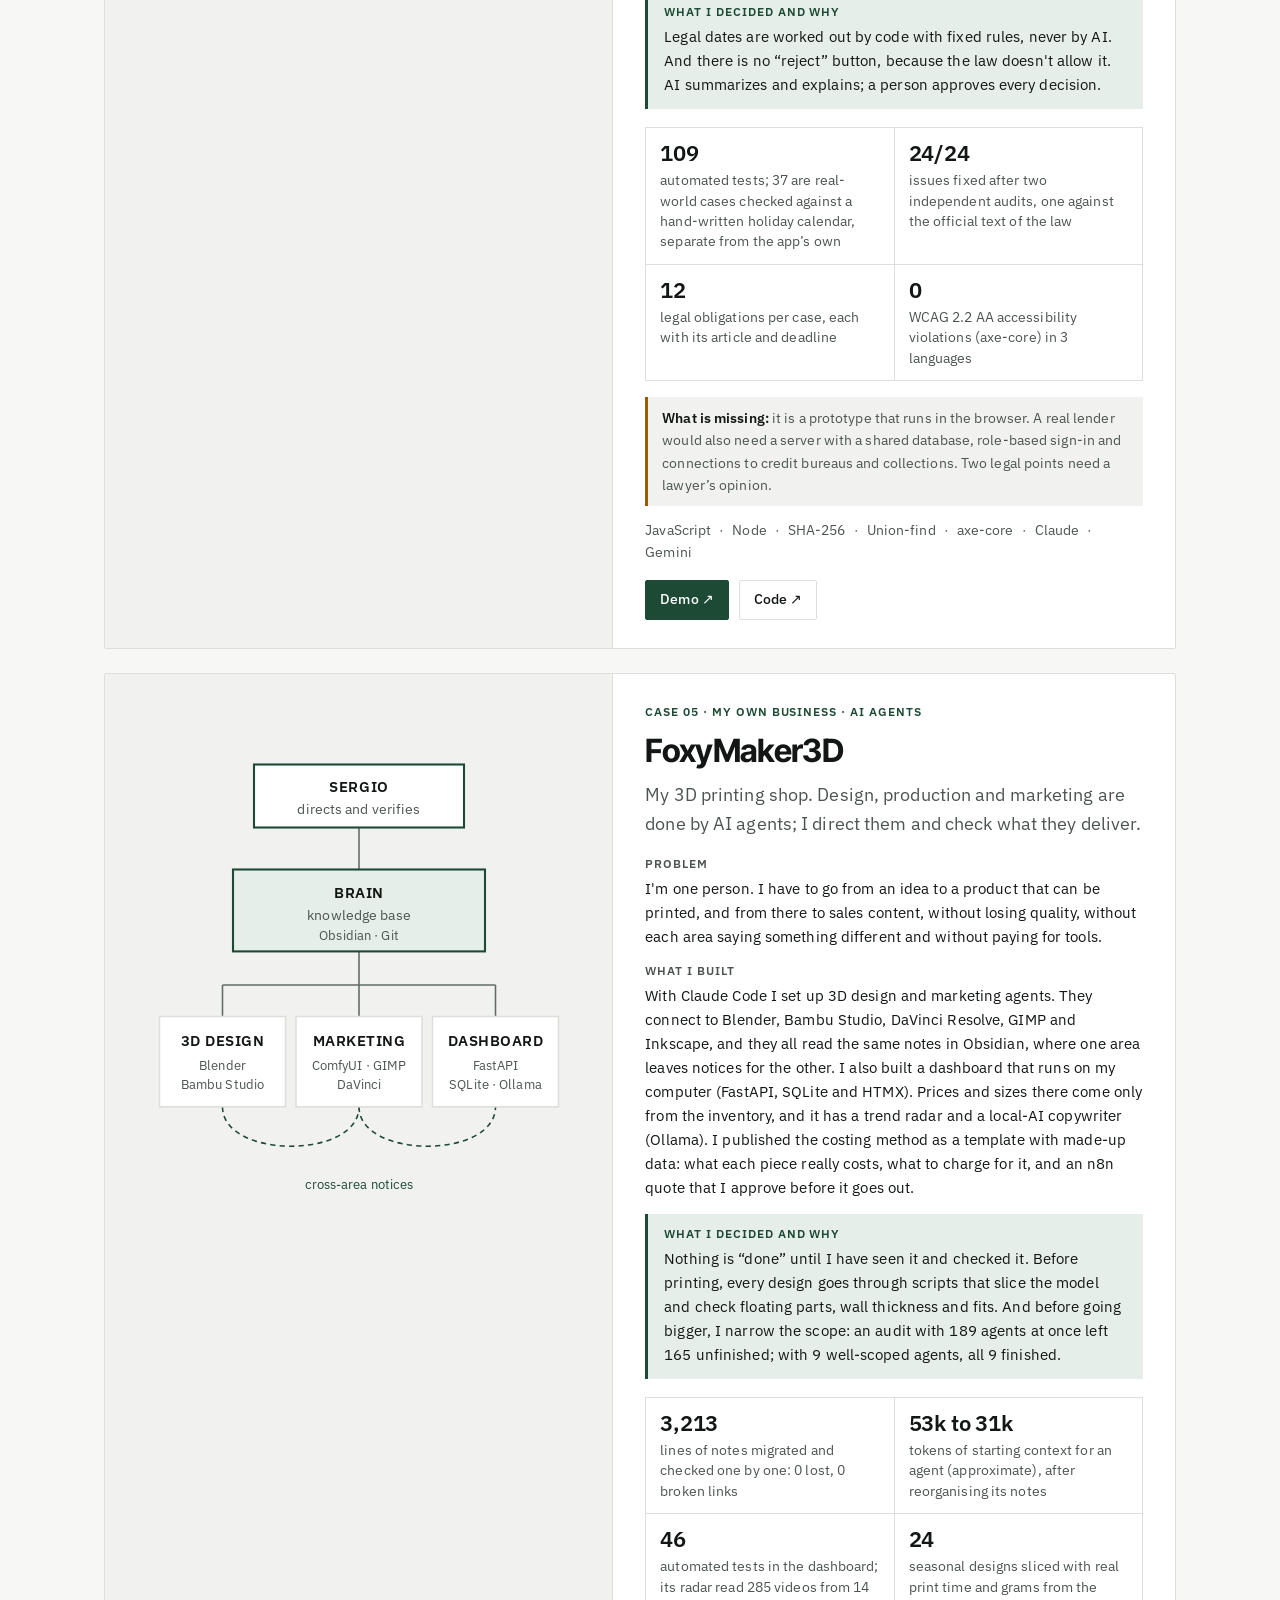
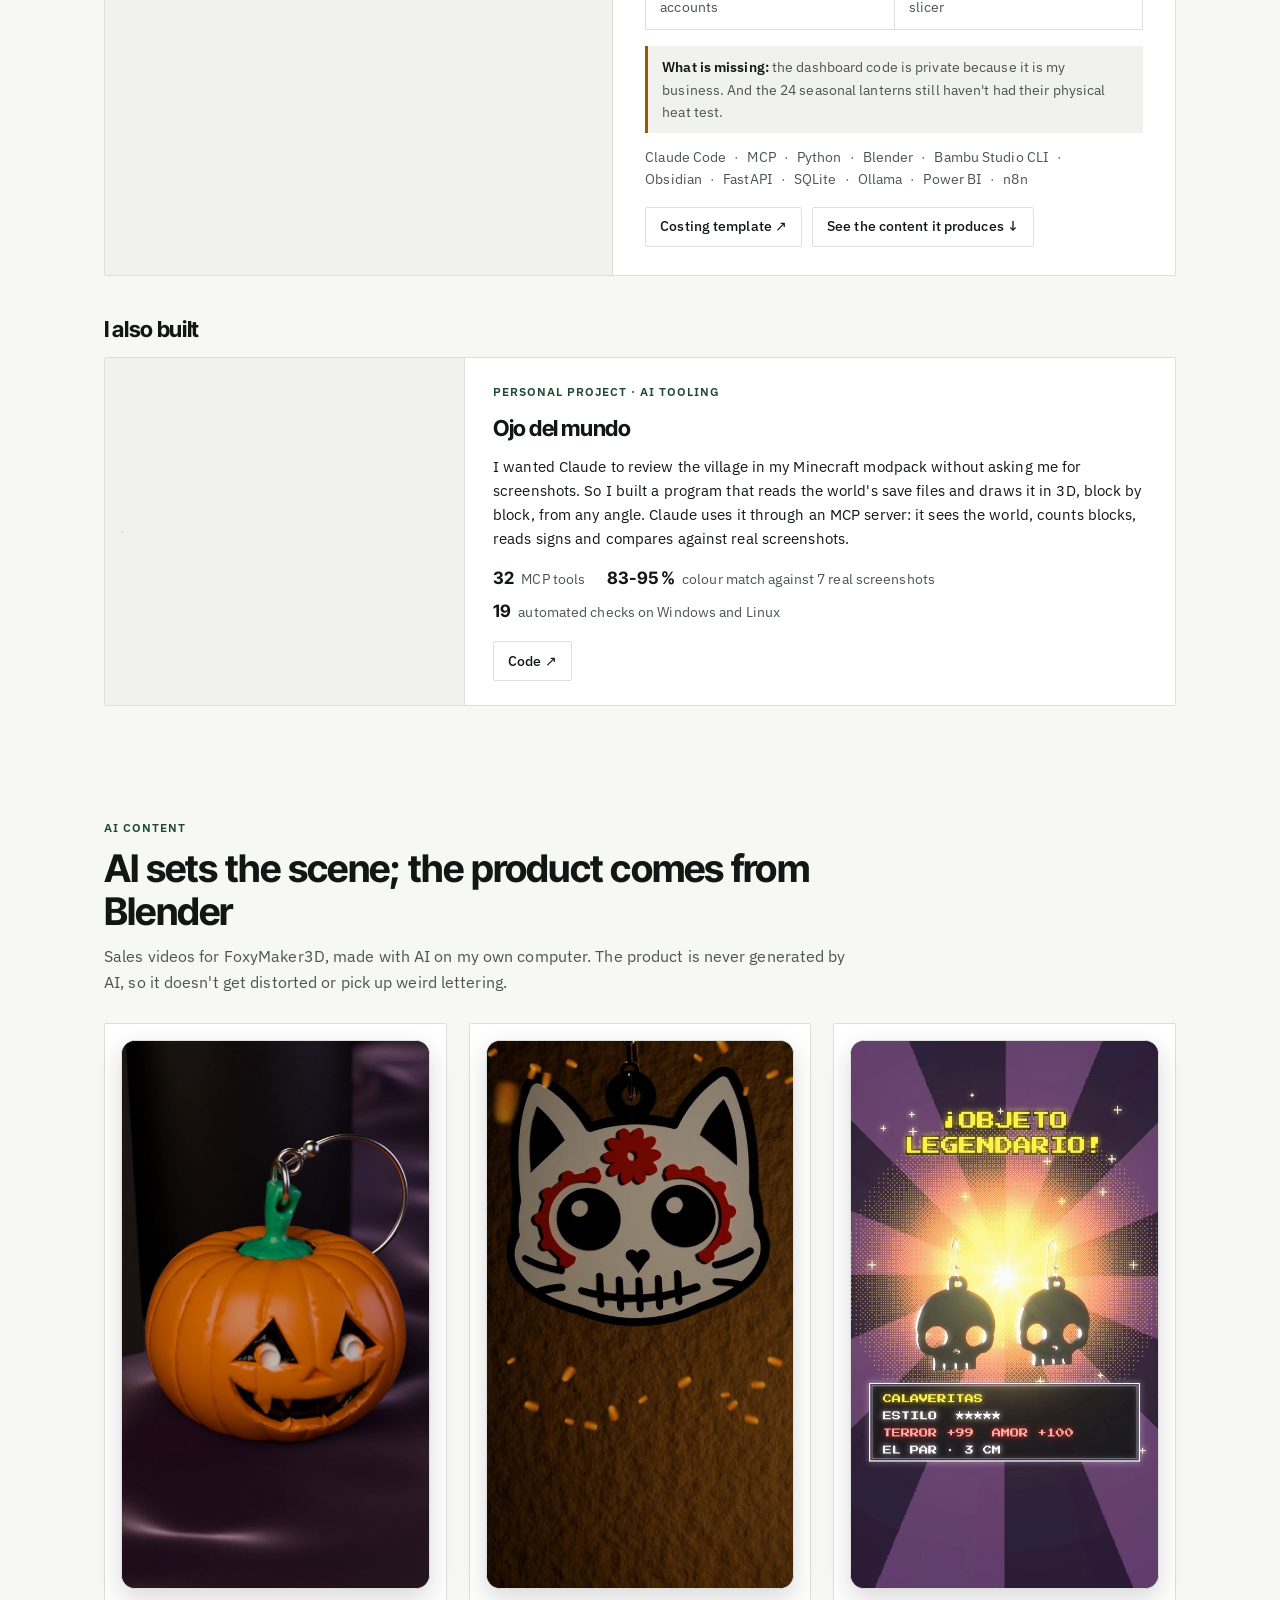
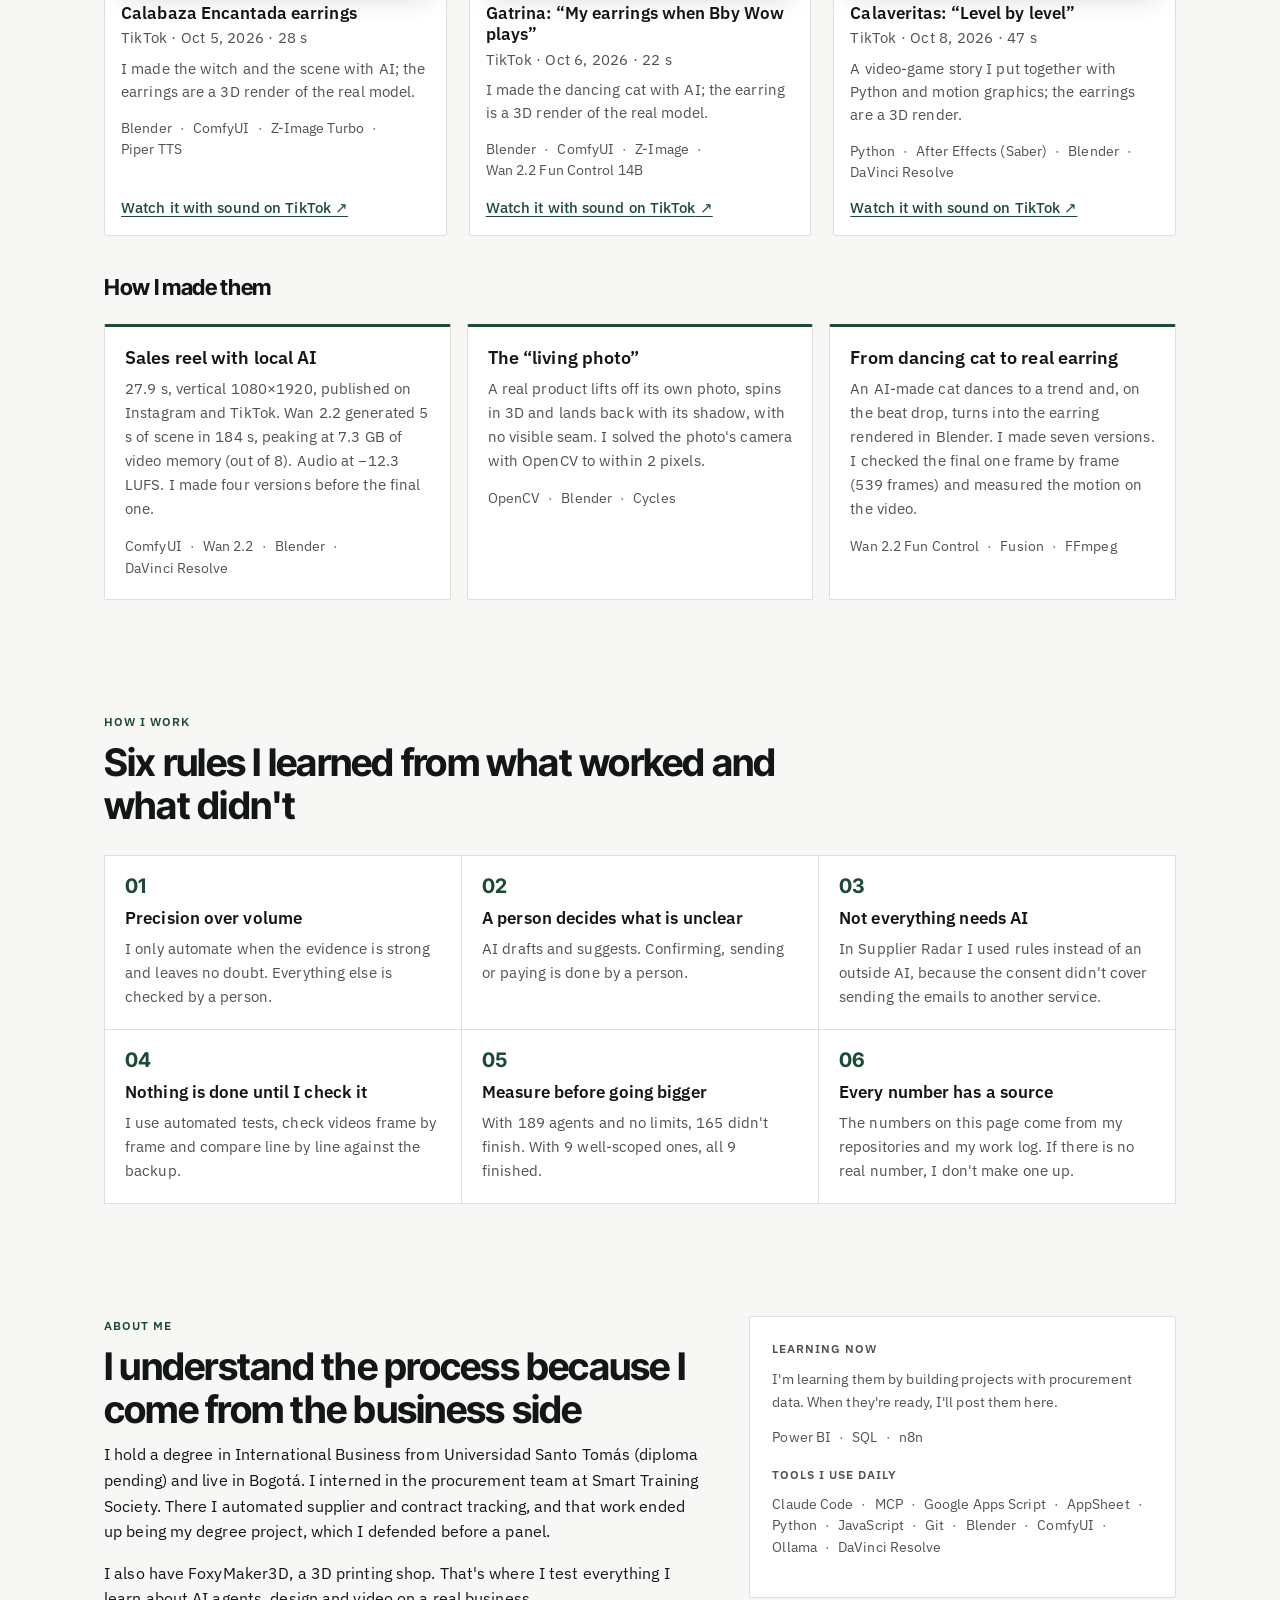
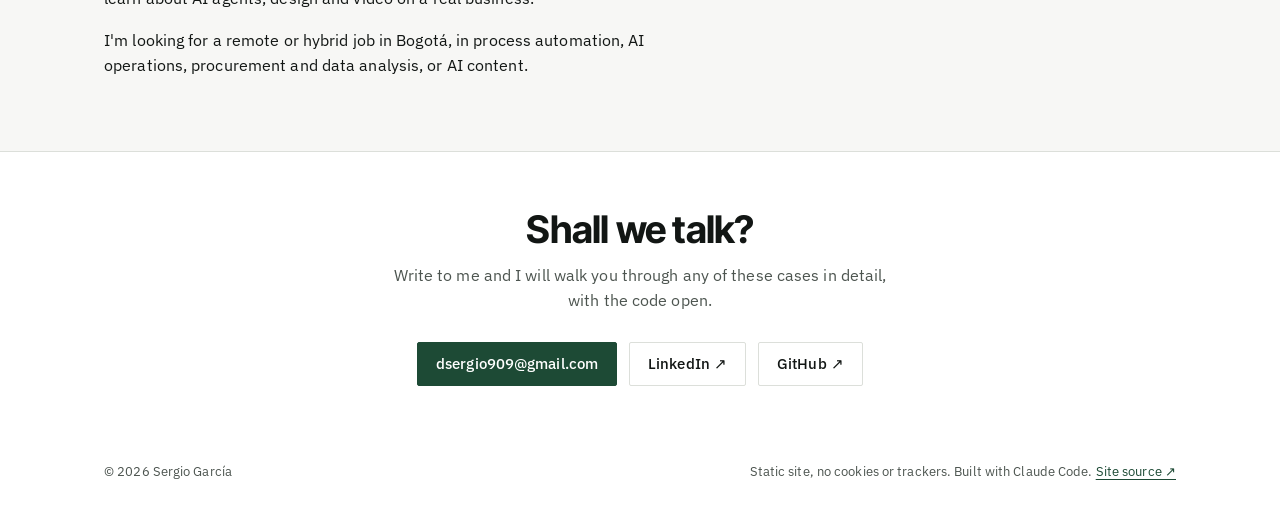
==== commit 30a0f78e: "Portafolio: título «Automatizo procesos y analizo datos con IA.» El caso principal ahora es de análi" ====
--- a/index.html
+++ b/index.html
@@ -5,21 +5,21 @@
 <meta name="viewport" content="width=device-width, initial-scale=1">
 <meta http-equiv="Content-Security-Policy" content="default-src 'none'; script-src 'self'; style-src 'self'; img-src 'self' data:; media-src 'self'; font-src 'self'; connect-src 'none'; base-uri 'none'; form-action 'none'; manifest-src 'self'">
 <meta name="referrer" content="strict-origin-when-cross-origin">
-<title>Sergio García · Automatización de procesos e IA aplicada</title>
-<meta name="description" content="Portafolio de Sergio García (Bogotá): automatización de procesos, agentes de IA y contenido con IA. Cinco casos con demo, código y resultados verificables.">
+<title>Sergio García · Automatización de procesos, análisis de datos e IA</title>
+<meta name="description" content="Portafolio de Sergio García (Bogotá): automatización de procesos, análisis de datos, agentes de IA y contenido con IA. Cinco casos con demo, código y resultados verificables.">
 <meta name="author" content="Sergio García">
 <meta name="theme-color" content="#f7f7f5">
 <link rel="canonical" href="https://dsergio909.github.io/">
 <link rel="icon" href="img/favicon.svg" type="image/svg+xml">
 <meta property="og:type" content="profile">
 <meta property="og:site_name" content="Sergio García">
-<meta property="og:title" content="Sergio García · Automatizo procesos con IA">
+<meta property="og:title" content="Sergio García · Automatizo procesos y analizo datos con IA">
 <meta property="og:description" content="Cinco casos con demo, código y resultados verificables: el comercio exterior de Colombia con SQL y Power BI, Supplier Radar, Supplier Scout, la Mesa de Cotejo y un taller de impresión 3D operado con agentes de IA.">
 <meta property="og:url" content="https://dsergio909.github.io/">
 <meta property="og:image" content="https://dsergio909.github.io/img/og.png">
 <meta property="og:image:width" content="1200">
 <meta property="og:image:height" content="630">
-<meta property="og:image:alt" content="Sergio García: automatización de procesos, agentes de IA y contenido con IA">
+<meta property="og:image:alt" content="Sergio García: automatizo procesos y analizo datos con IA. Cinco casos: Comercio exterior, Supplier Radar, Supplier Scout, Mesa de Cotejo y FoxyMaker3D">
 <meta property="og:locale" content="es_CO">
 <meta property="og:locale:alternate" content="en_US">
 <meta name="twitter:card" content="summary_large_image">
@@ -34,7 +34,7 @@
   "alternateName": "Sergio David García Celis",
   "url": "https://dsergio909.github.io/",
   "email": "mailto:dsergio909@gmail.com",
-  "jobTitle": "Automatización de procesos e IA aplicada",
+  "jobTitle": "Automatización de procesos y análisis de datos con IA",
   "address": { "@type": "PostalAddress", "addressLocality": "Bogotá", "addressCountry": "CO" },
   "alumniOf": { "@type": "CollegeOrUniversity", "name": "Universidad Santo Tomás" },
   "knowsLanguage": ["es", "en"],
@@ -81,8 +81,8 @@
       <div class="hero__text">
         <p class="kicker">Sergio García · <span class="es">Bogotá, Colombia</span><span class="en">Bogotá, Colombia</span></p>
         <h1>
-          <span class="es">Automatizo procesos con IA.</span>
-          <span class="en">I automate processes with AI.</span>
+          <span class="es">Automatizo procesos y analizo datos con IA.</span>
+          <span class="en">I automate processes and analyze data with AI.</span>
         </h1>
         <p class="lede">
           <span class="es">Estudié Negocios Internacionales, no ingeniería. En mi práctica de compras había que pedirle los documentos a cada proveedor uno por uno, así que lo automaticé. Desde ahí construyo herramientas con IA, con una regla: si el sistema no está seguro, no decide. Se lo pasa a una persona y deja anotado por qué.</span>
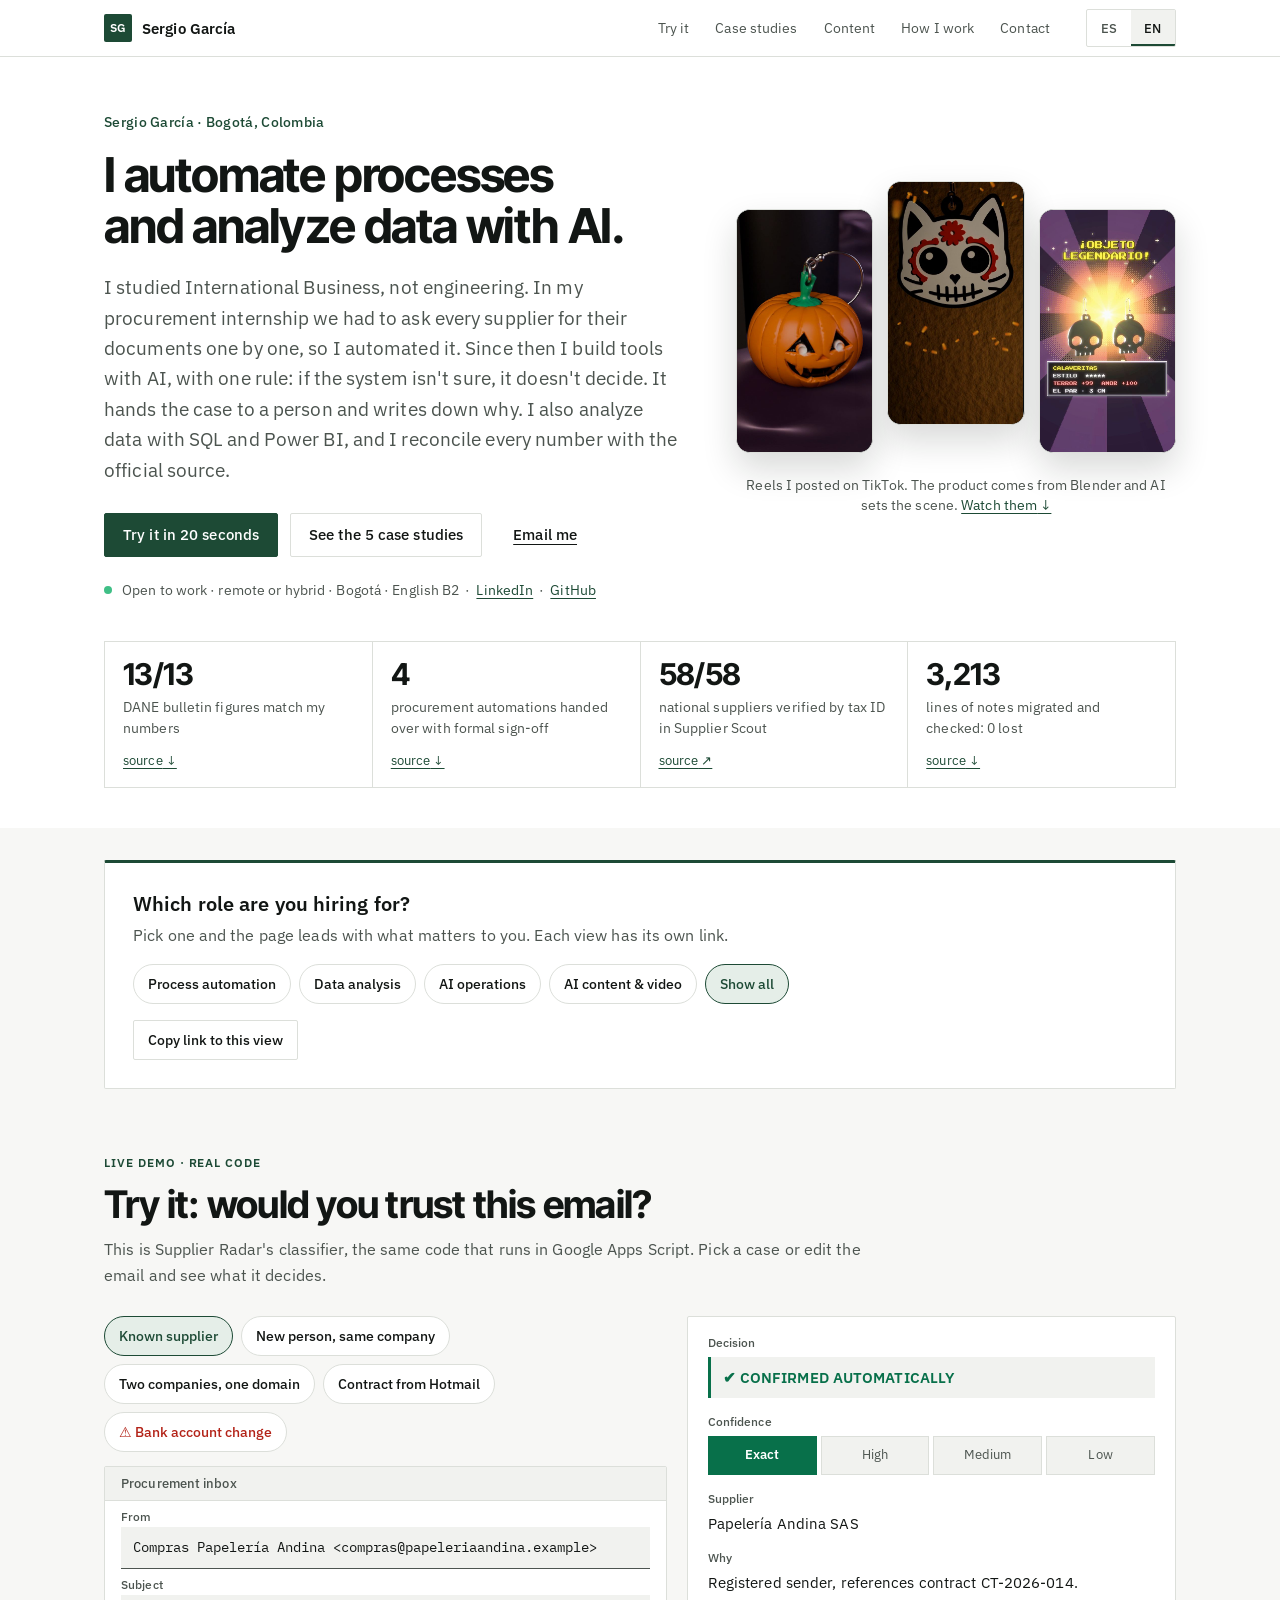
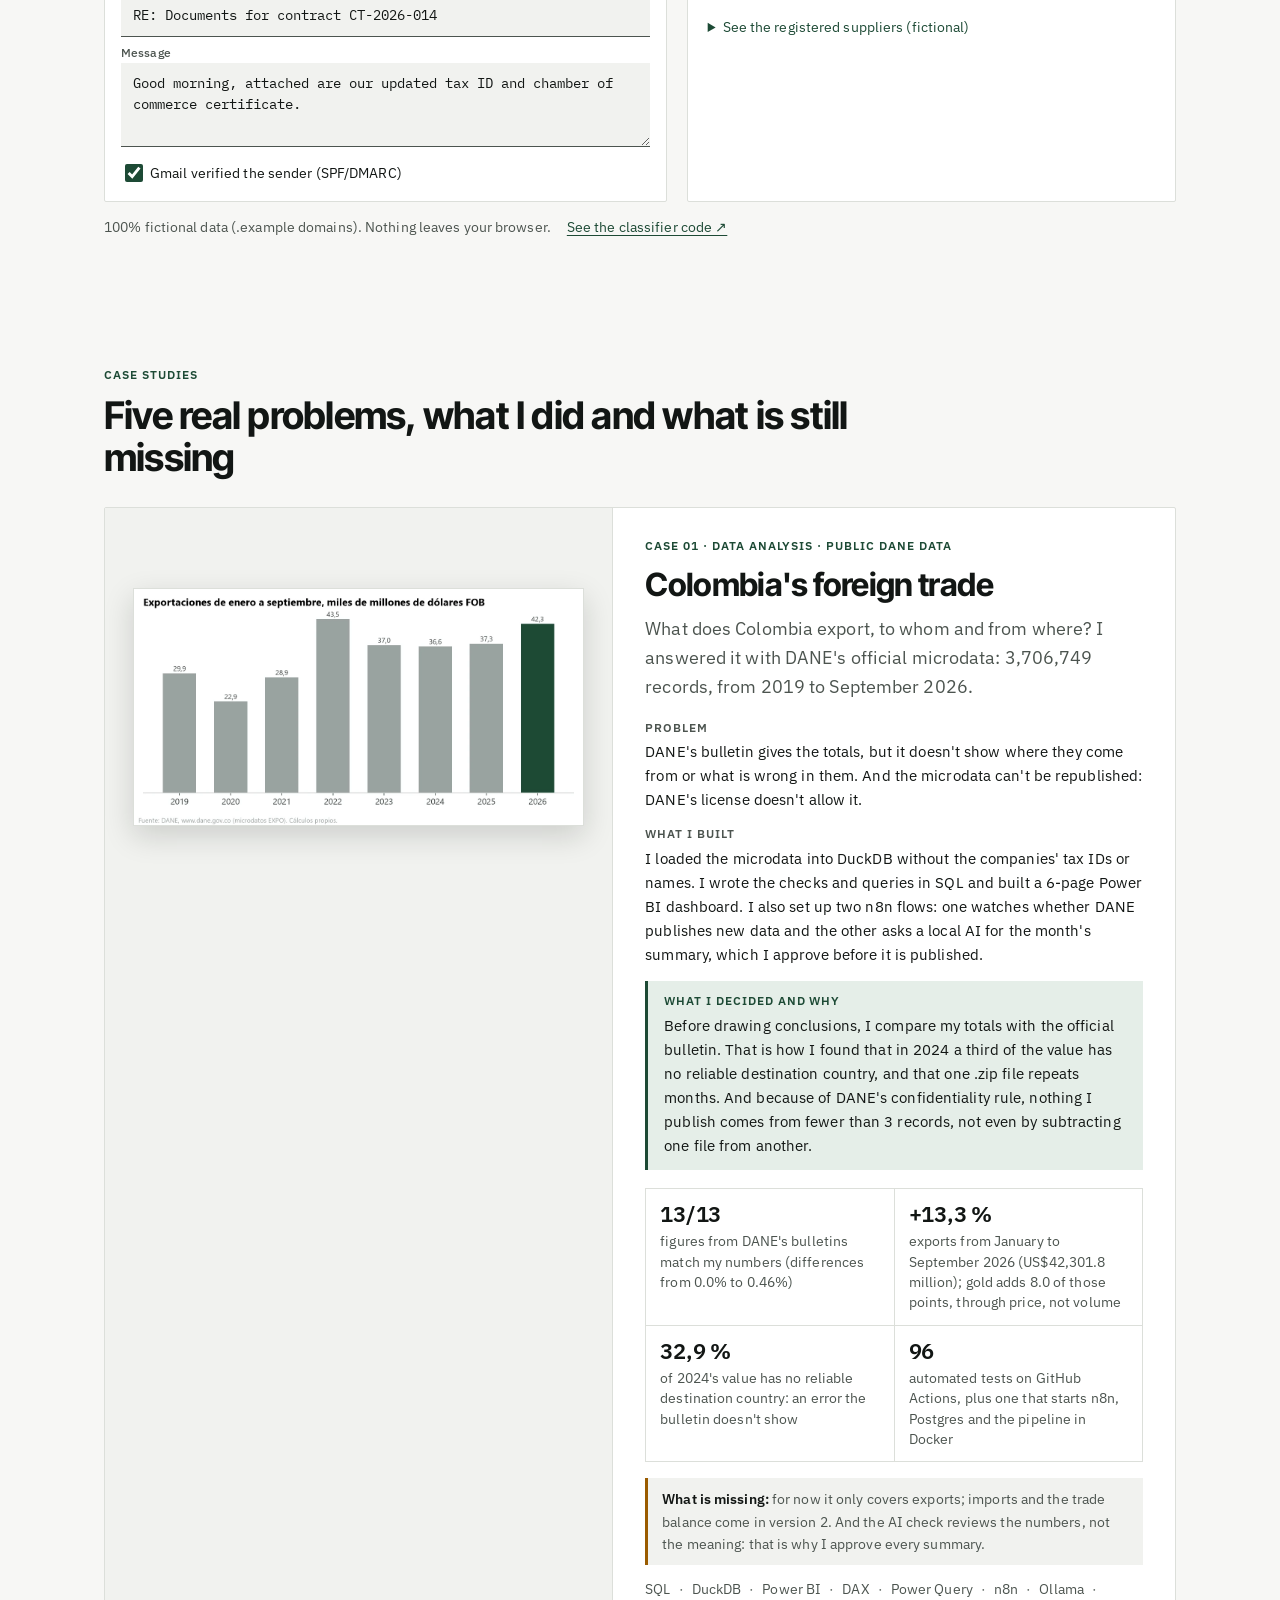
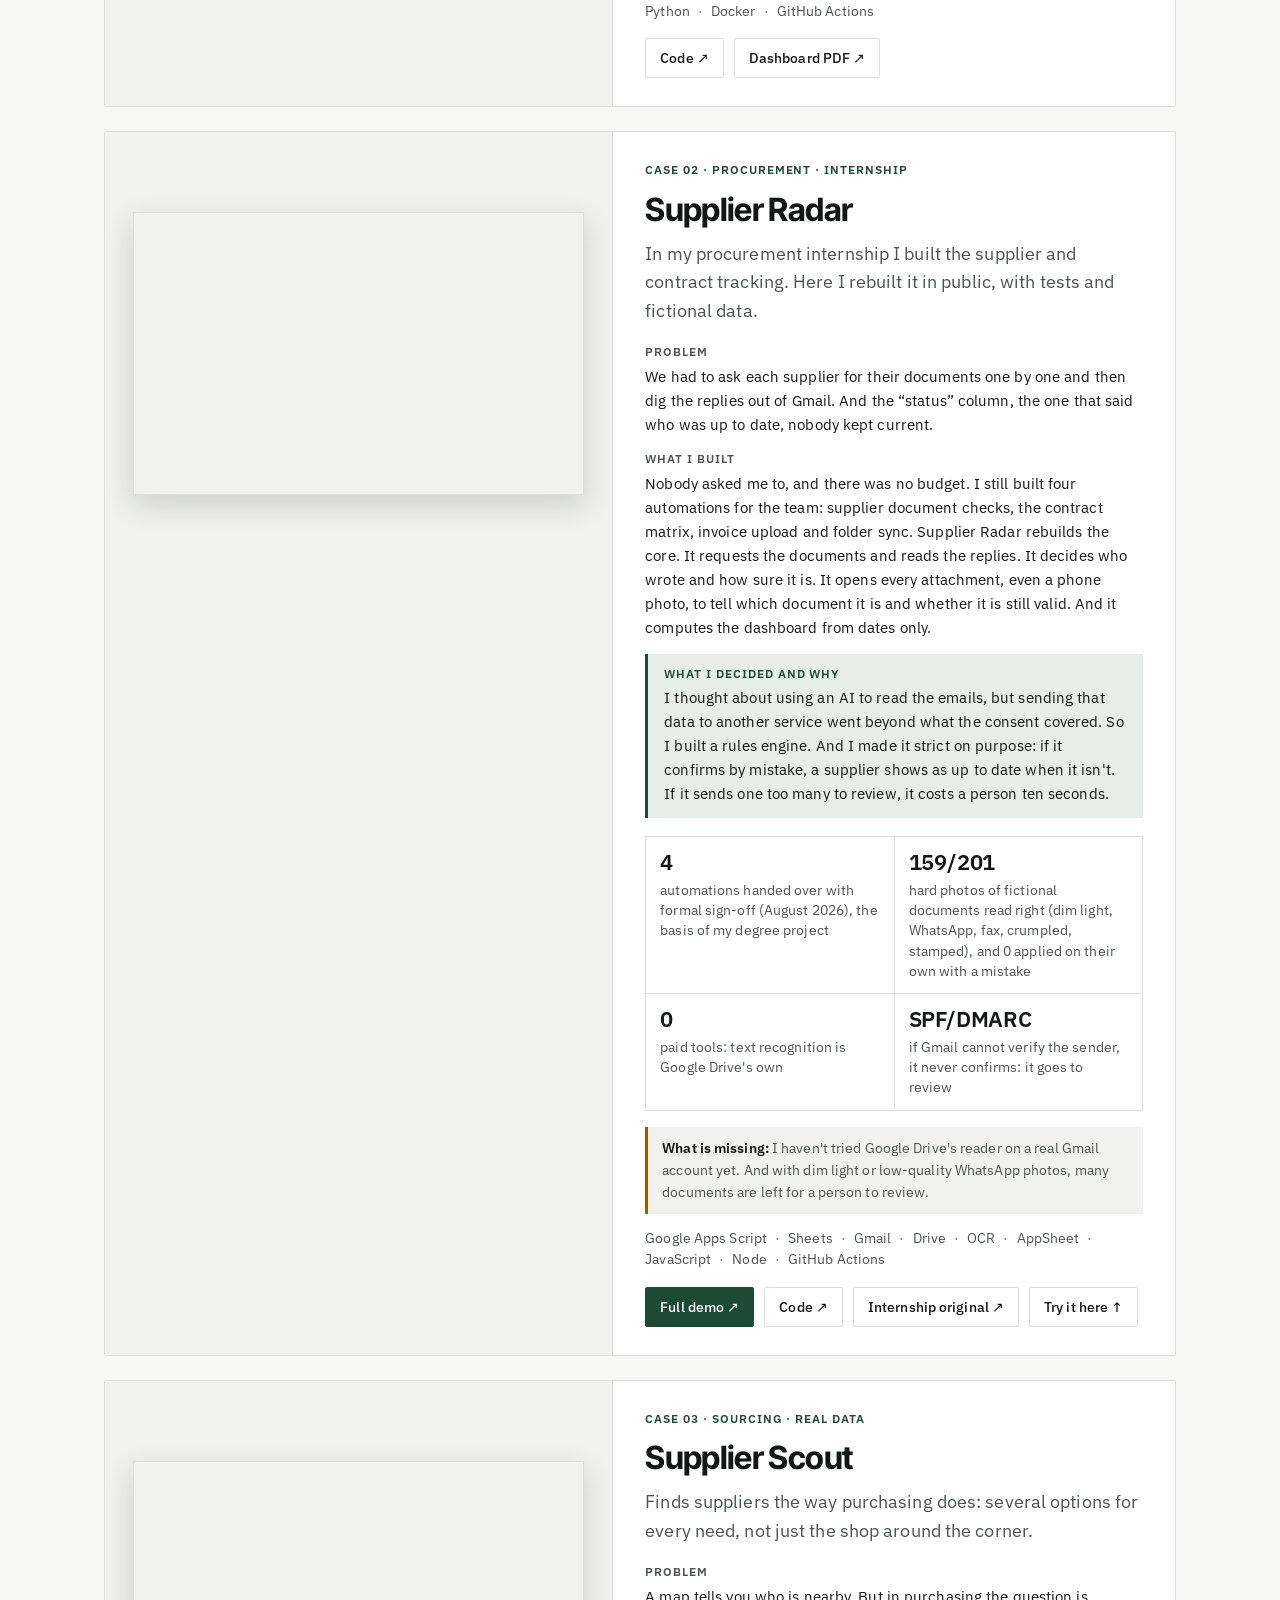
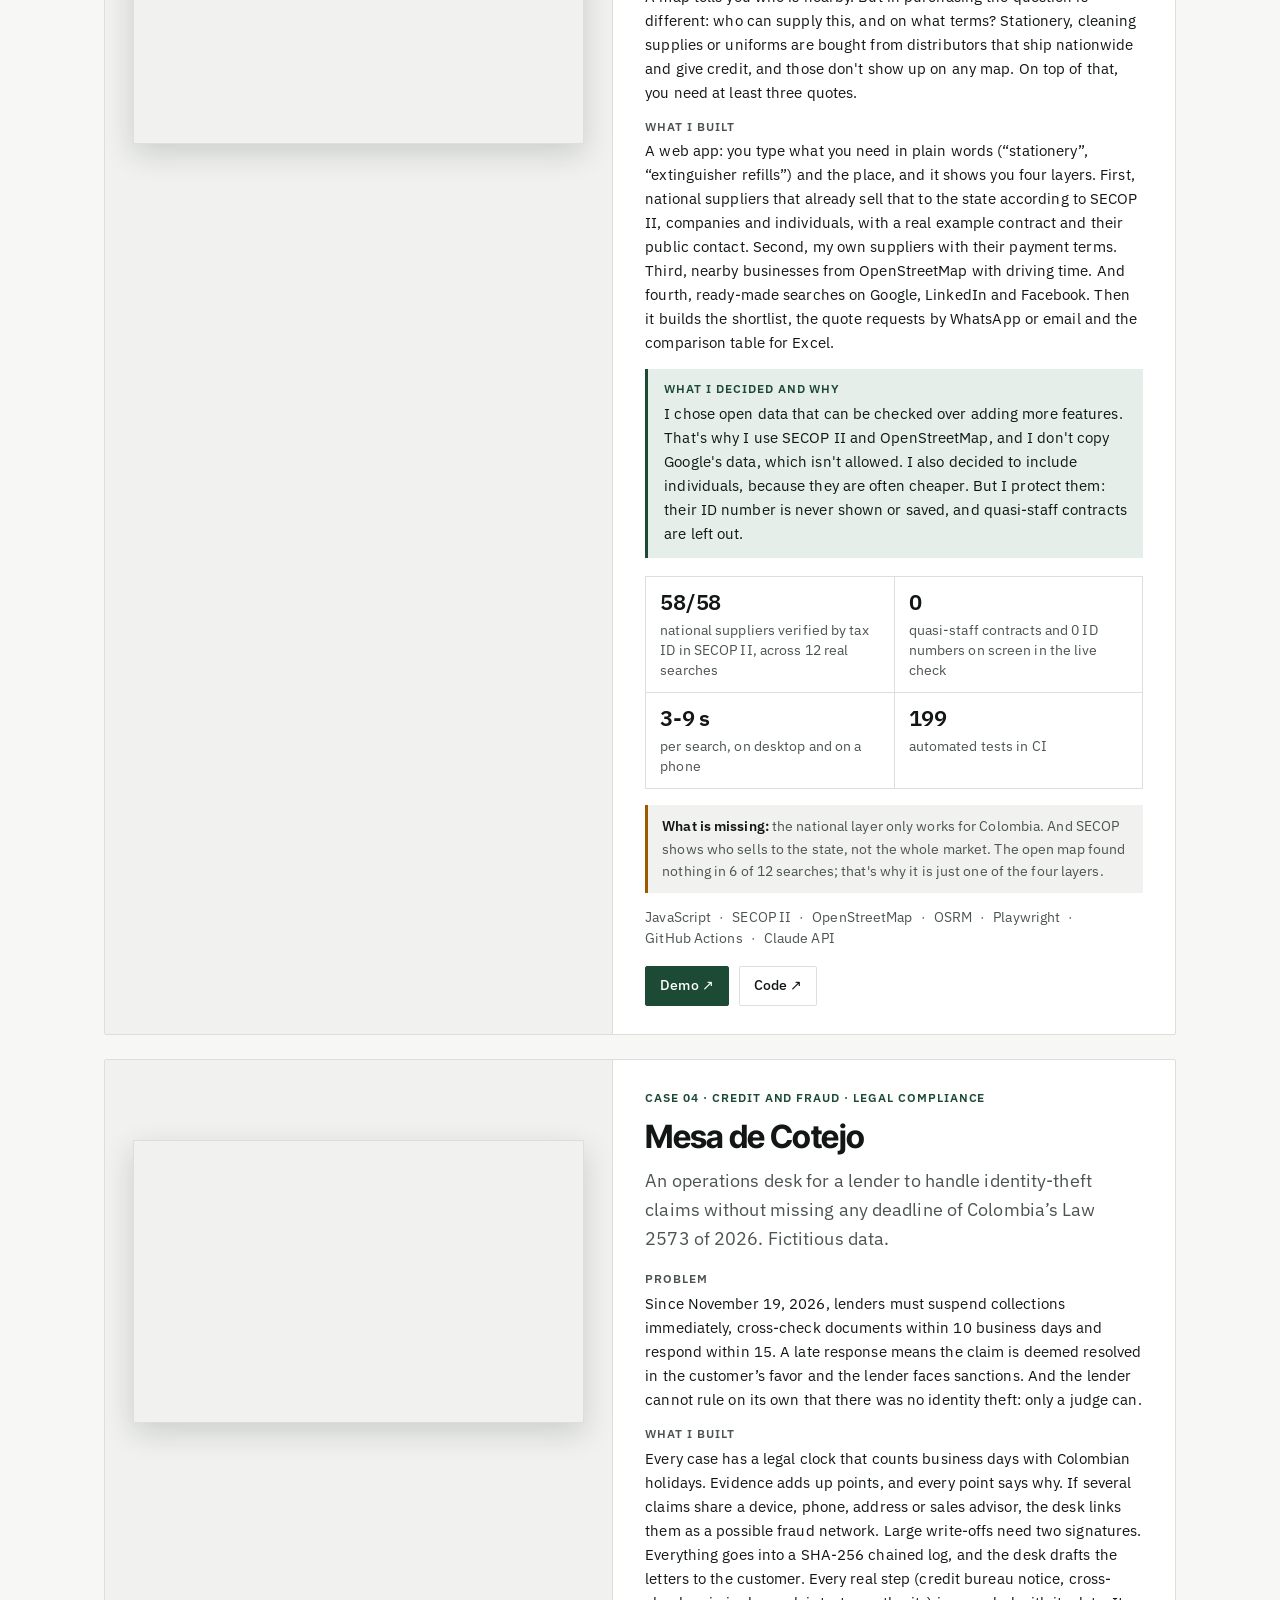
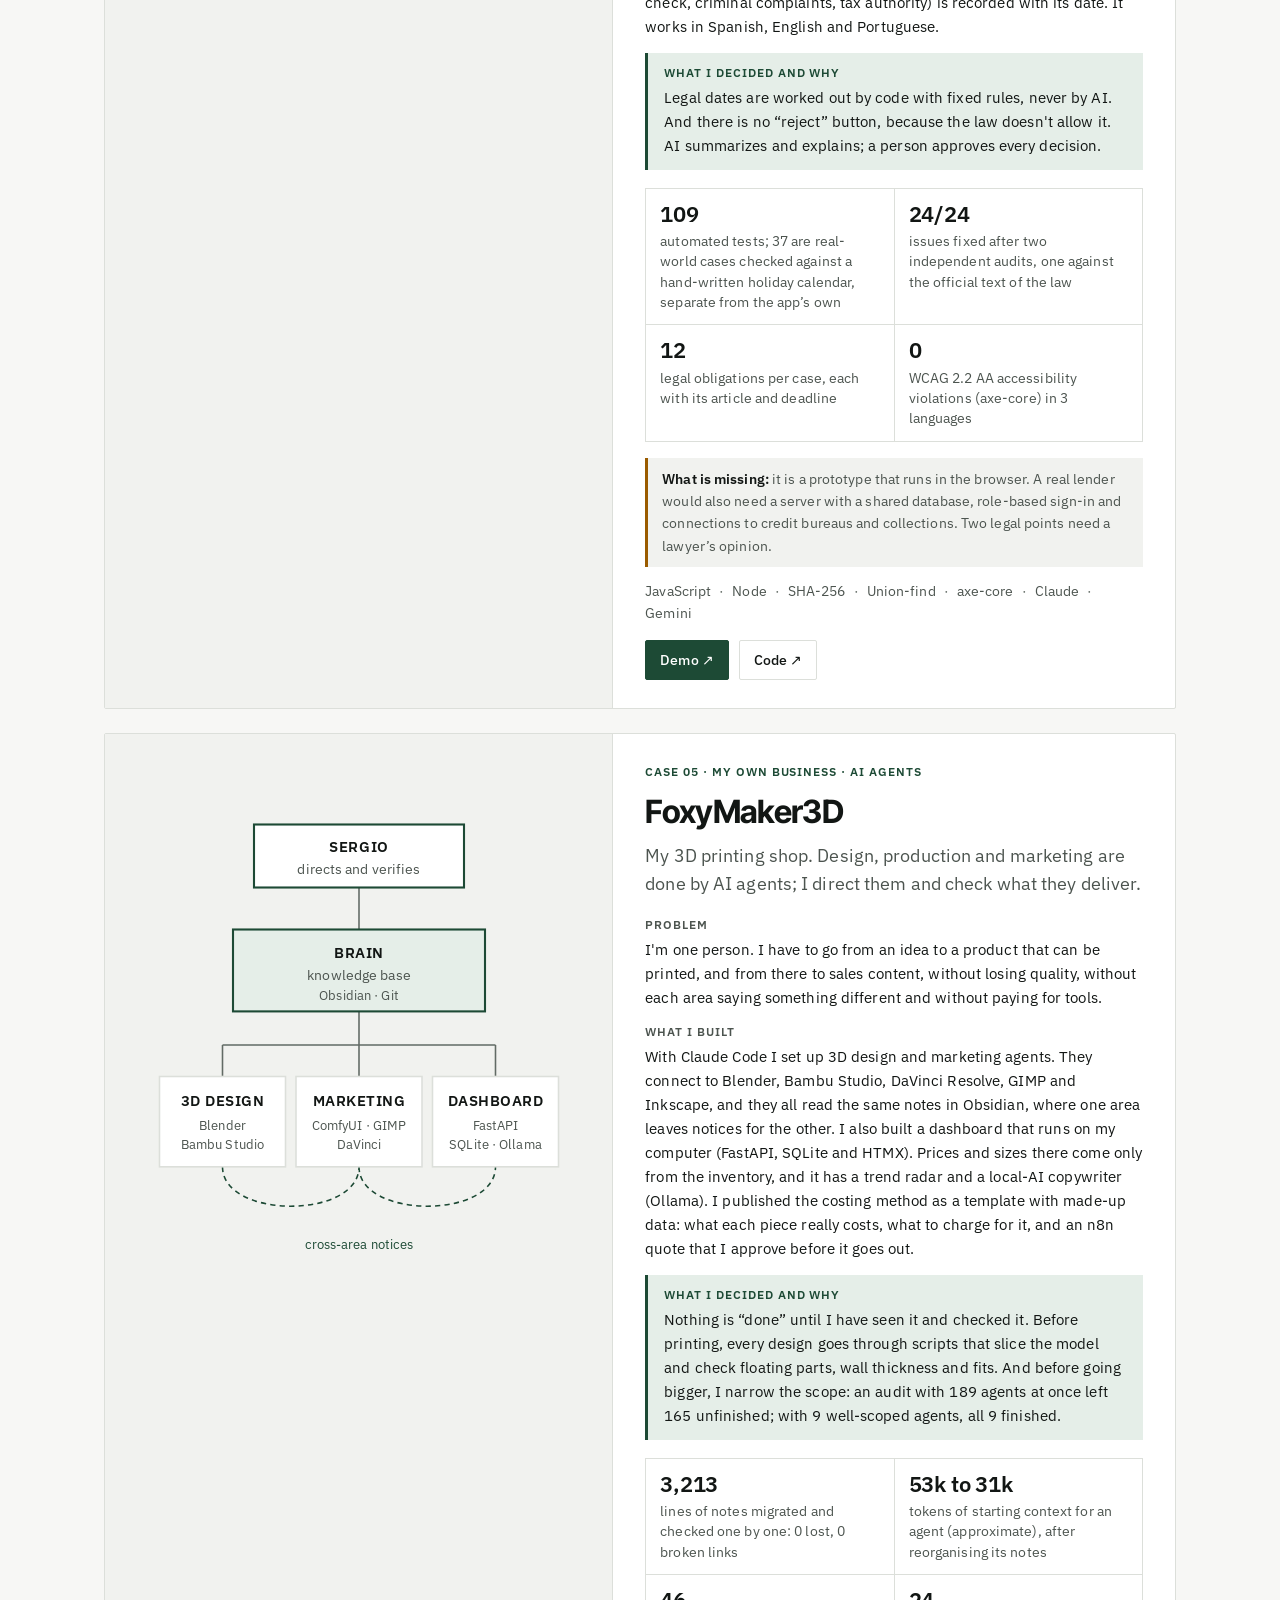
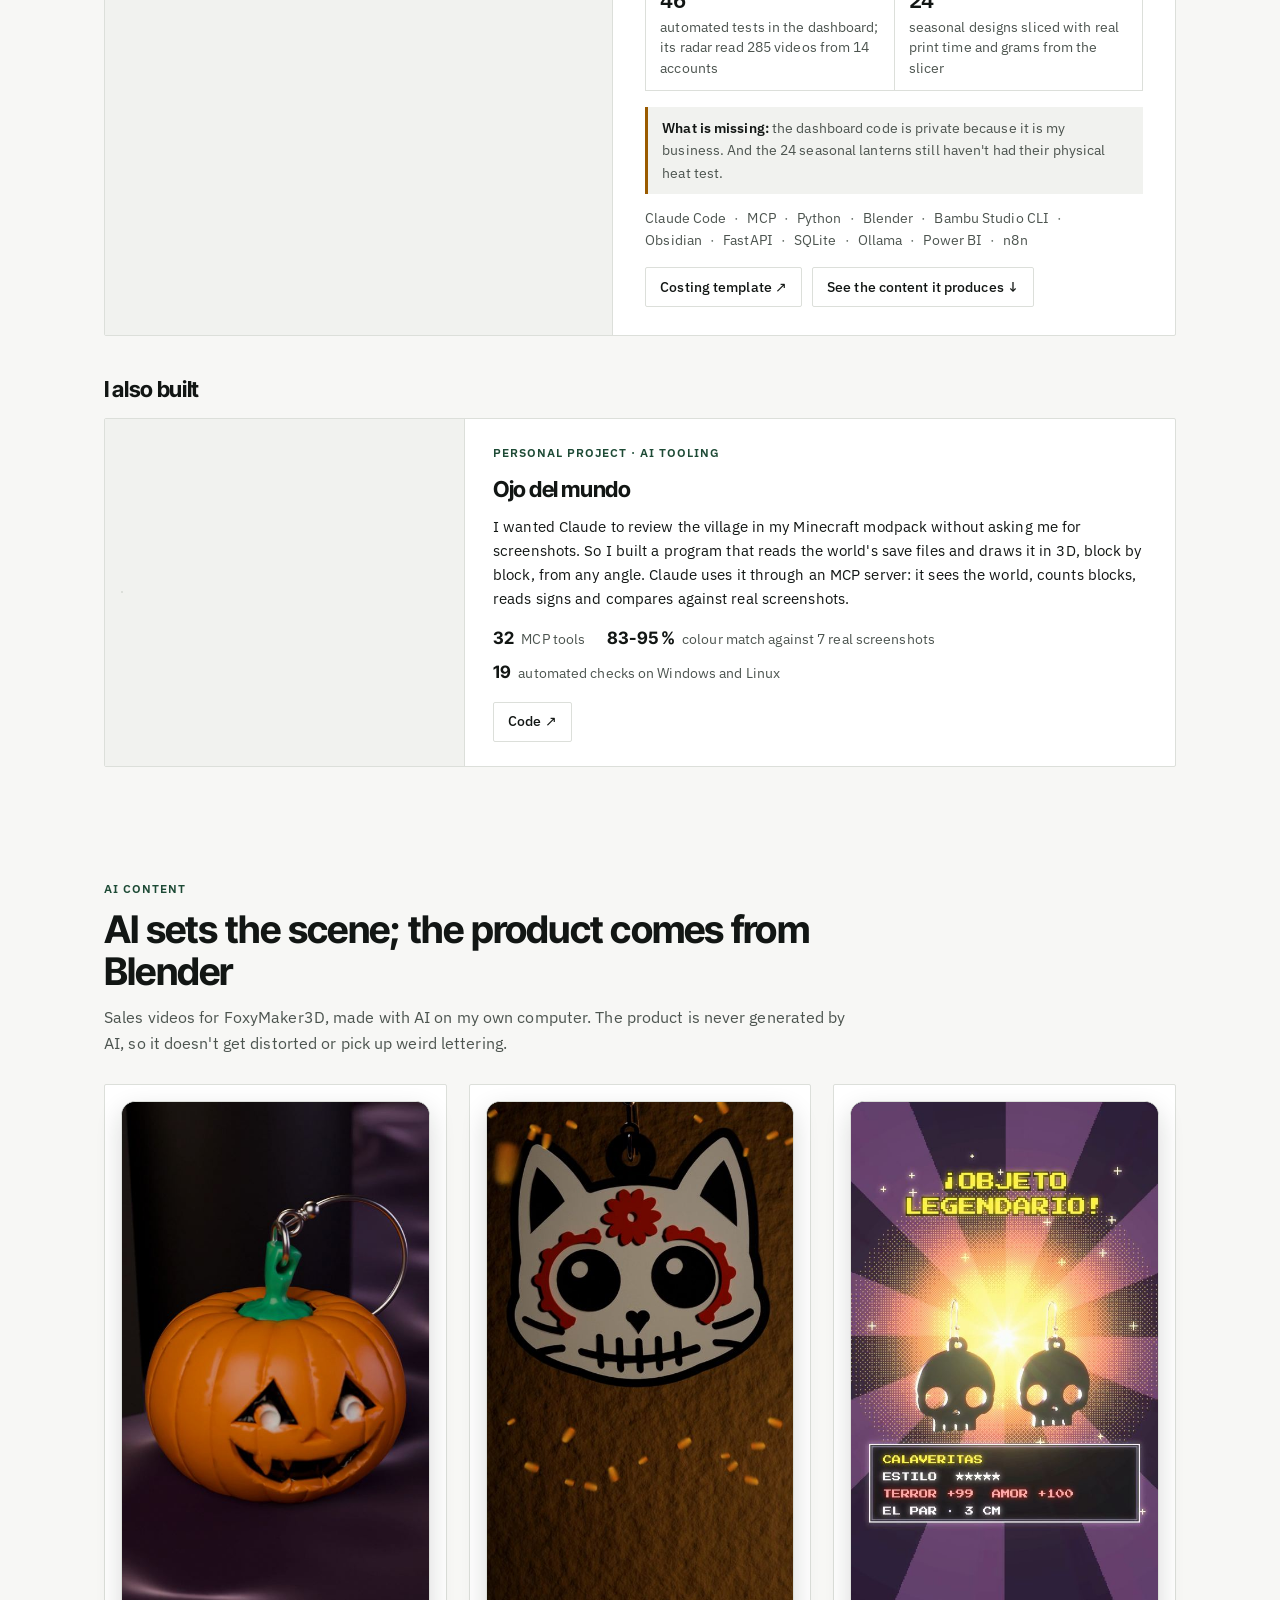
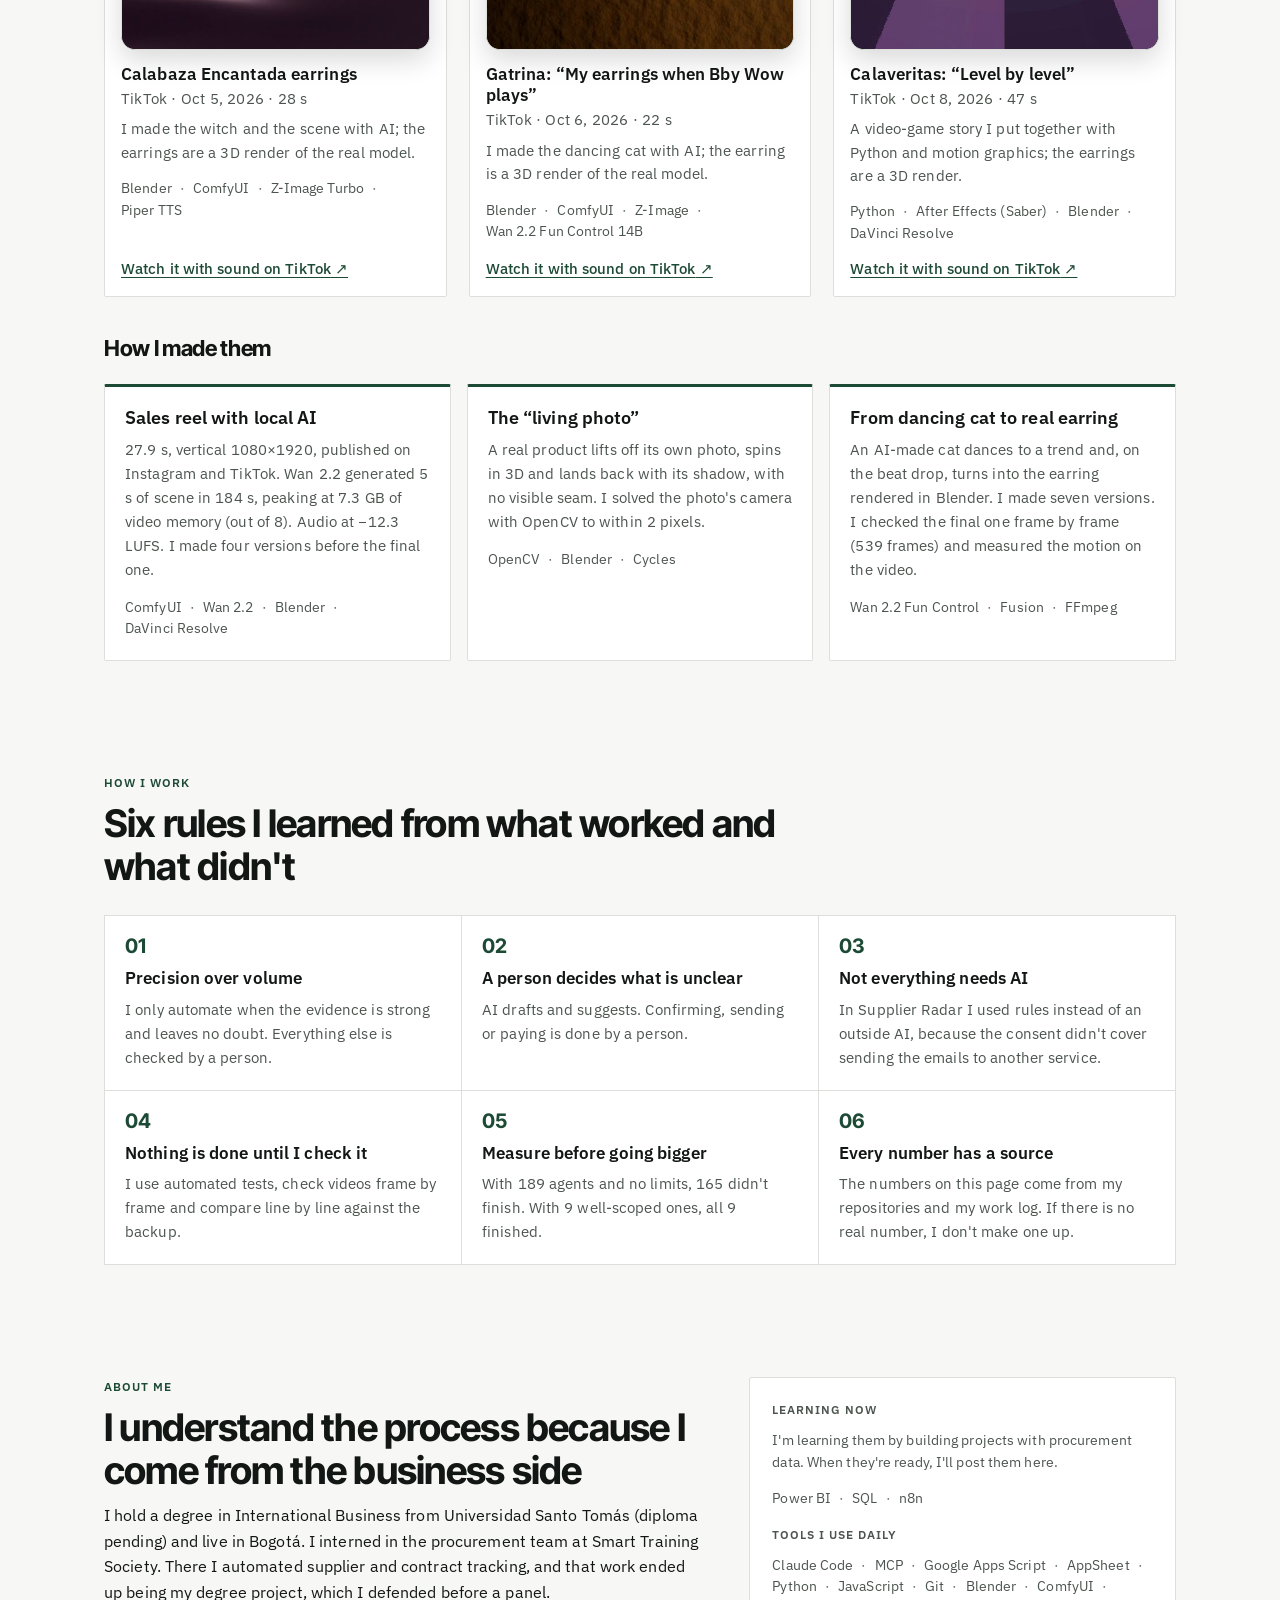
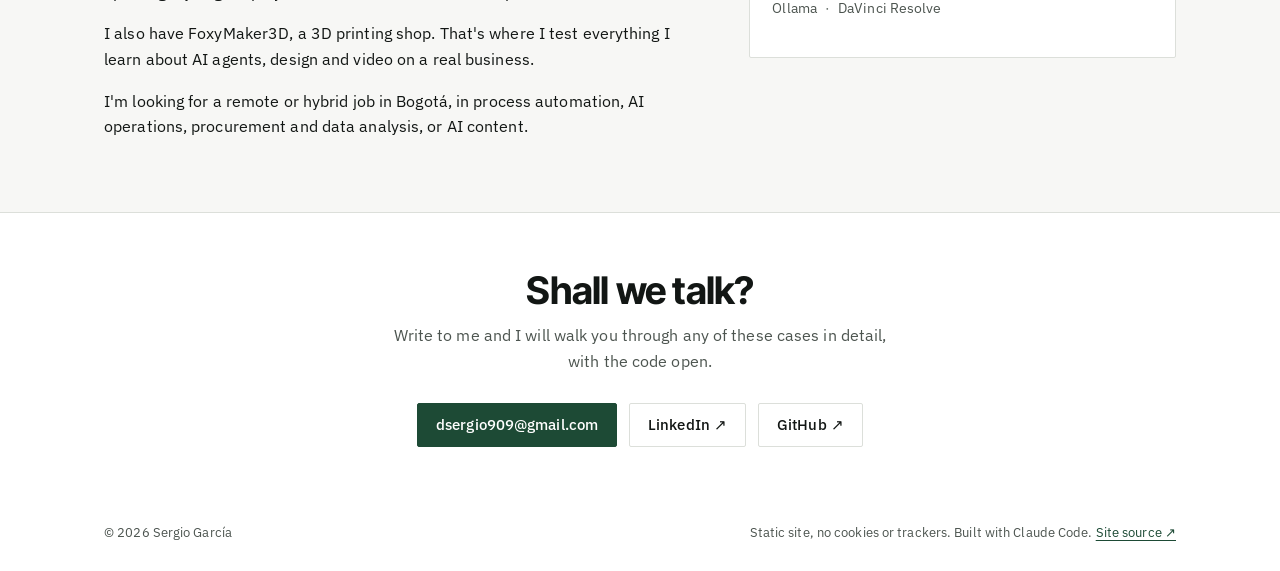
==== commit 21a3b6de: "Portafolio: auditoría, la cifra de datos arriba y frases más cortas - Fila de cifras: entra 13/13 ci" ====
--- a/index.html
+++ b/index.html
@@ -85,8 +85,8 @@
           <span class="en">I automate processes and analyze data with AI.</span>
         </h1>
         <p class="lede">
-          <span class="es">Estudié Negocios Internacionales, no ingeniería. En mi práctica de compras había que pedirle los documentos a cada proveedor uno por uno, así que lo automaticé. Desde ahí construyo herramientas con IA, con una regla: si el sistema no está seguro, no decide. Se lo pasa a una persona y deja anotado por qué.</span>
-          <span class="en">I studied International Business, not engineering. In my procurement internship we had to ask every supplier for their documents one by one, so I automated it. Since then I build tools with AI, with one rule: if the system isn't sure, it doesn't decide. It hands the case to a person and writes down why.</span>
+          <span class="es">Estudié Negocios Internacionales, no ingeniería. En mi práctica de compras había que pedirle los documentos a cada proveedor uno por uno, así que lo automaticé. Desde ahí construyo herramientas con IA, con una regla: si el sistema no está seguro, no decide. Se lo pasa a una persona y deja anotado por qué. También analizo datos con SQL y Power BI, y cada cifra la cuadro con la fuente oficial.</span>
+          <span class="en">I studied International Business, not engineering. In my procurement internship we had to ask every supplier for their documents one by one, so I automated it. Since then I build tools with AI, with one rule: if the system isn't sure, it doesn't decide. It hands the case to a person and writes down why. I also analyze data with SQL and Power BI, and I reconcile every number with the official source.</span>
         </p>
         <div class="cta">
           <a class="btn btn--primary" href="#pruebalo"><span class="es">Pruébalo en 20 segundos</span><span class="en">Try it in 20 seconds</span></a>
@@ -106,6 +106,11 @@
 
 
     <ul class="stats" aria-label="Cifras" data-en-aria-label="Key numbers">
+      <li class="stat stat--pink">
+        <strong>13/13</strong>
+        <span class="es">cifras del boletín del DANE cuadran con mi cálculo</span><span class="en">DANE bulletin figures match my numbers</span>
+        <a href="#caso-comercio"><span class="es">fuente</span><span class="en">source</span> ↓</a>
+      </li>
       <li class="stat stat--green">
         <strong>4</strong>
         <span class="es">automatizaciones de compras entregadas con acta</span><span class="en">procurement automations handed over with formal sign-off</span>
@@ -115,11 +120,6 @@
         <strong>58/58</strong>
         <span class="es">proveedores nacionales comprobados por NIT en Supplier Scout</span><span class="en">national suppliers verified by tax ID in Supplier Scout</span>
         <a href="https://github.com/Dsergio909/supplier-scout#what-is-tested-and-what-is-not" rel="noopener"><span class="es">fuente</span><span class="en">source</span> ↗</a>
-      </li>
-      <li class="stat stat--pink">
-        <strong>0</strong>
-        <span class="es">herramientas de pago en Supplier Radar</span><span class="en">paid tools in Supplier Radar</span>
-        <a href="https://github.com/Dsergio909/supplier-radar" rel="noopener"><span class="es">fuente</span><span class="en">source</span> ↗</a>
       </li>
       <li class="stat stat--amber">
         <strong><span class="es">3.213</span><span class="en">3,213</span></strong>
@@ -385,7 +385,7 @@
             <li><b>12</b> <span class="es">obligaciones legales por caso, cada una con su artículo y su fecha límite</span><span class="en">legal obligations per case, each with its article and deadline</span></li>
             <li><b>0</b> <span class="es">fallas de accesibilidad WCAG 2.2 AA (axe-core) en 3 idiomas</span><span class="en">WCAG 2.2 AA accessibility violations (axe-core) in 3 languages</span></li>
           </ul>
-          <p class="gap"><b><span class="es">Lo que falta:</span><span class="en">What is missing:</span></b> <span class="es">es un prototipo que corre en el navegador. Para usarlo en una entidad de verdad le falta un servidor con base de datos compartida, inicio de sesión con roles y la conexión con las centrales de riesgo y la cobranza. Y dos puntos de la ley necesitan la opinión de un abogado.</span><span class="en">it is a prototype that runs in the browser. A real lender would also need a server with a shared database, role-based sign-in and connections to credit bureaus and collections. Two legal points need a lawyer’s opinion.</span></p>
+          <p class="gap"><b><span class="es">Lo que falta:</span><span class="en">What is missing:</span></b> <span class="es">es un prototipo que corre en el navegador. Para usarlo en una entidad de verdad le falta un servidor con base de datos compartida e inicio de sesión con roles. También, la conexión con las centrales de riesgo y la cobranza. Y dos puntos de la ley necesitan la opinión de un abogado.</span><span class="en">it is a prototype that runs in the browser. A real lender would also need a server with a shared database, role-based sign-in and connections to credit bureaus and collections. Two legal points need a lawyer’s opinion.</span></p>
           <ul class="tags" aria-label="Herramientas" data-en-aria-label="Tools">
             <li>JavaScript</li><li>Node</li><li>SHA-256</li><li>Union-find</li><li>axe-core</li><li>Claude</li><li>Gemini</li>
           </ul>
@@ -424,7 +424,7 @@
           <p class="case__lede"><span class="es">Mi taller de impresión 3D. El diseño, la producción y el marketing los hacen agentes de IA; yo los dirijo y reviso lo que entregan.</span><span class="en">My 3D printing shop. Design, production and marketing are done by AI agents; I direct them and check what they deliver.</span></p>
           <dl class="case__grid">
             <div><dt><span class="es">Problema</span><span class="en">Problem</span></dt>
-              <dd><span class="es">Soy una sola persona. Tengo que pasar de una idea a un producto que se pueda imprimir, y de ahí a las piezas de venta, sin perder calidad, sin que cada área diga una cosa distinta y sin pagar herramientas.</span><span class="en">I'm one person. I have to go from an idea to a product that can be printed, and from there to sales content, without losing quality, without each area saying something different and without paying for tools.</span></dd></div>
+              <dd><span class="es">Soy una sola persona. Tengo que pasar de una idea a un producto que se pueda imprimir, y de ahí a las piezas de venta. Y todo sin perder calidad, sin que cada área diga una cosa distinta y sin pagar herramientas.</span><span class="en">I'm one person. I have to go from an idea to a product that can be printed, and from there to sales content, without losing quality, without each area saying something different and without paying for tools.</span></dd></div>
             <div><dt><span class="es">Qué hice</span><span class="en">What I built</span></dt>
               <dd><span class="es">Con Claude Code armé agentes de diseño 3D y de marketing. Se conectan a Blender, Bambu Studio, DaVinci Resolve, GIMP e Inkscape, y todos leen las mismas notas en Obsidian, donde un área le deja avisos a la otra. También hice un panel que corre en mi computador (FastAPI, SQLite y HTMX). Ahí los precios y las medidas salen solo del inventario, y tiene un radar de tendencias y un redactor con IA local (Ollama). El método de costos lo publiqué como plantilla con datos inventados: cuánto cuesta de verdad cada pieza, a qué precio venderla y una cotización en n8n que yo apruebo antes de que salga.</span><span class="en">With Claude Code I set up 3D design and marketing agents. They connect to Blender, Bambu Studio, DaVinci Resolve, GIMP and Inkscape, and they all read the same notes in Obsidian, where one area leaves notices for the other. I also built a dashboard that runs on my computer (FastAPI, SQLite and HTMX). Prices and sizes there come only from the inventory, and it has a trend radar and a local-AI copywriter (Ollama). I published the costing method as a template with made-up data: what each piece really costs, what to charge for it, and an n8n quote that I approve before it goes out.</span></dd></div>
             <div class="case__decision"><dt><span class="es">Lo que decidí y por qué</span><span class="en">What I decided and why</span></dt>
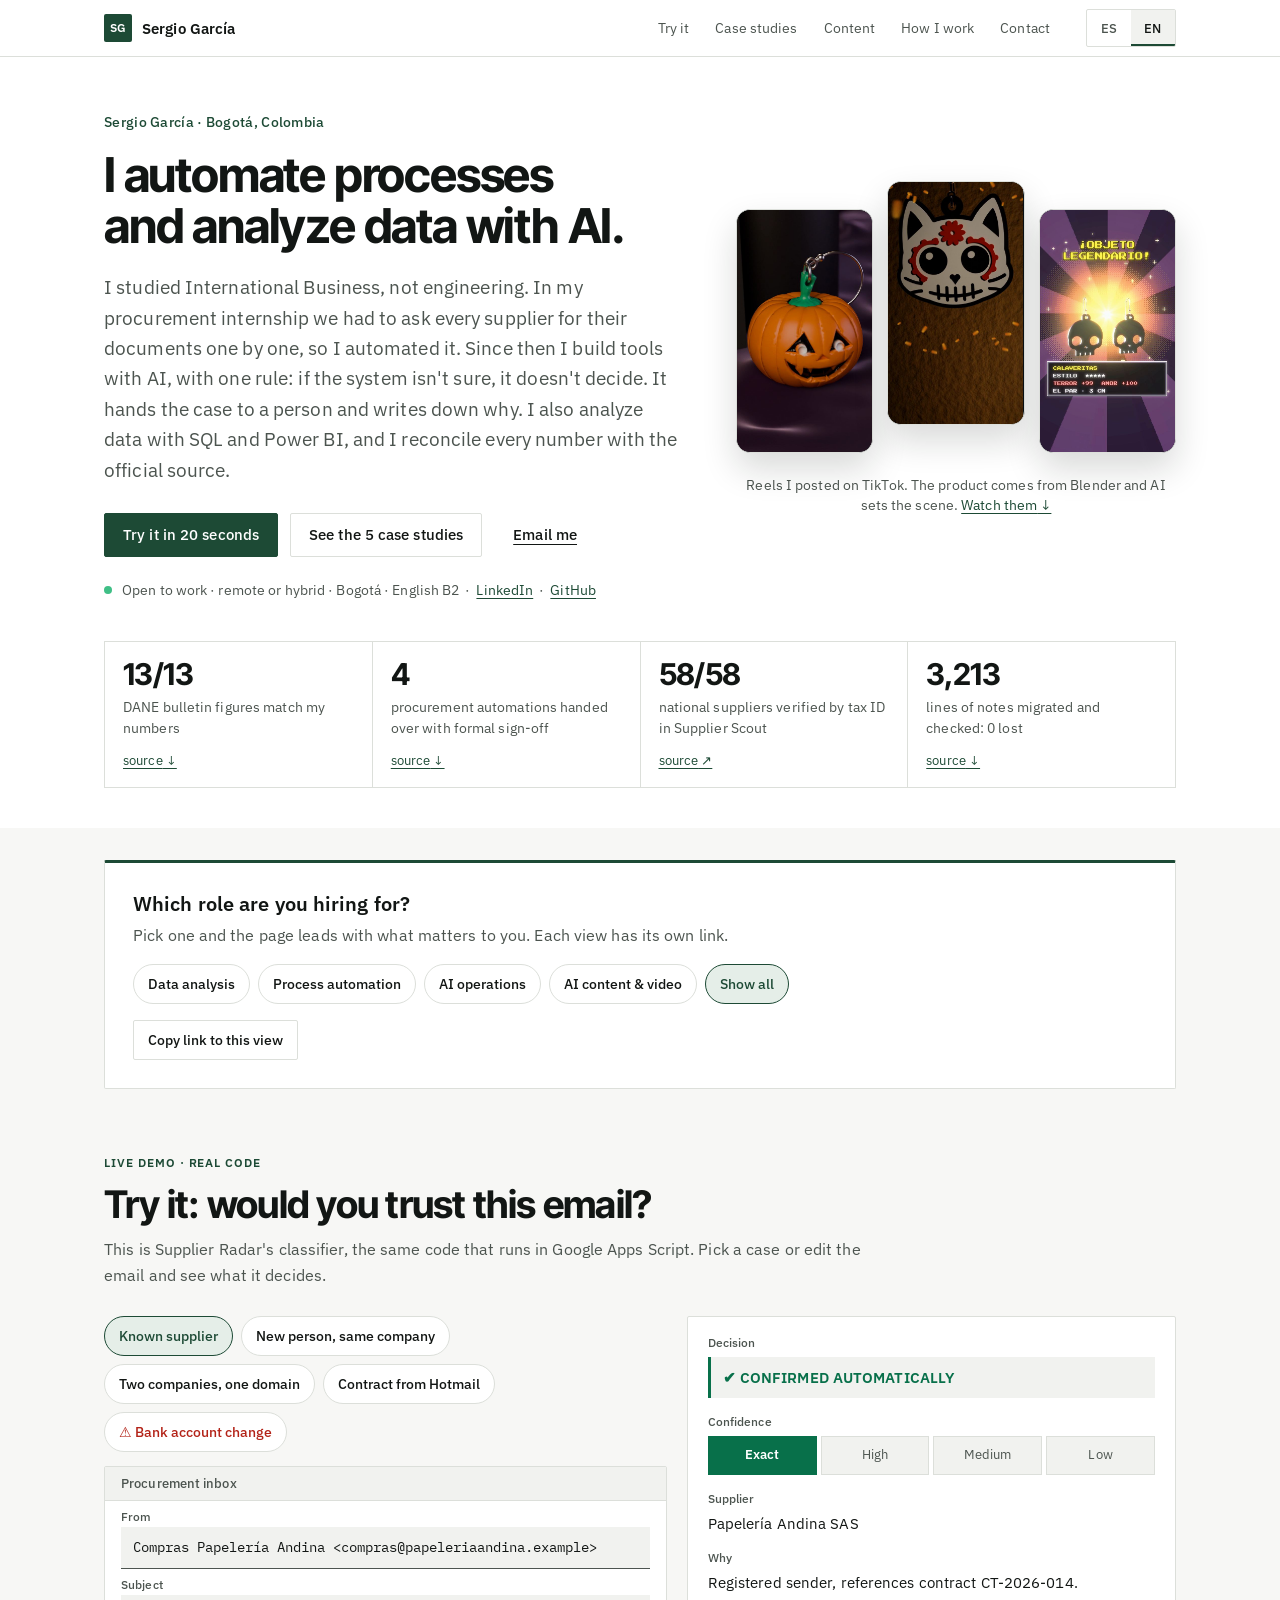
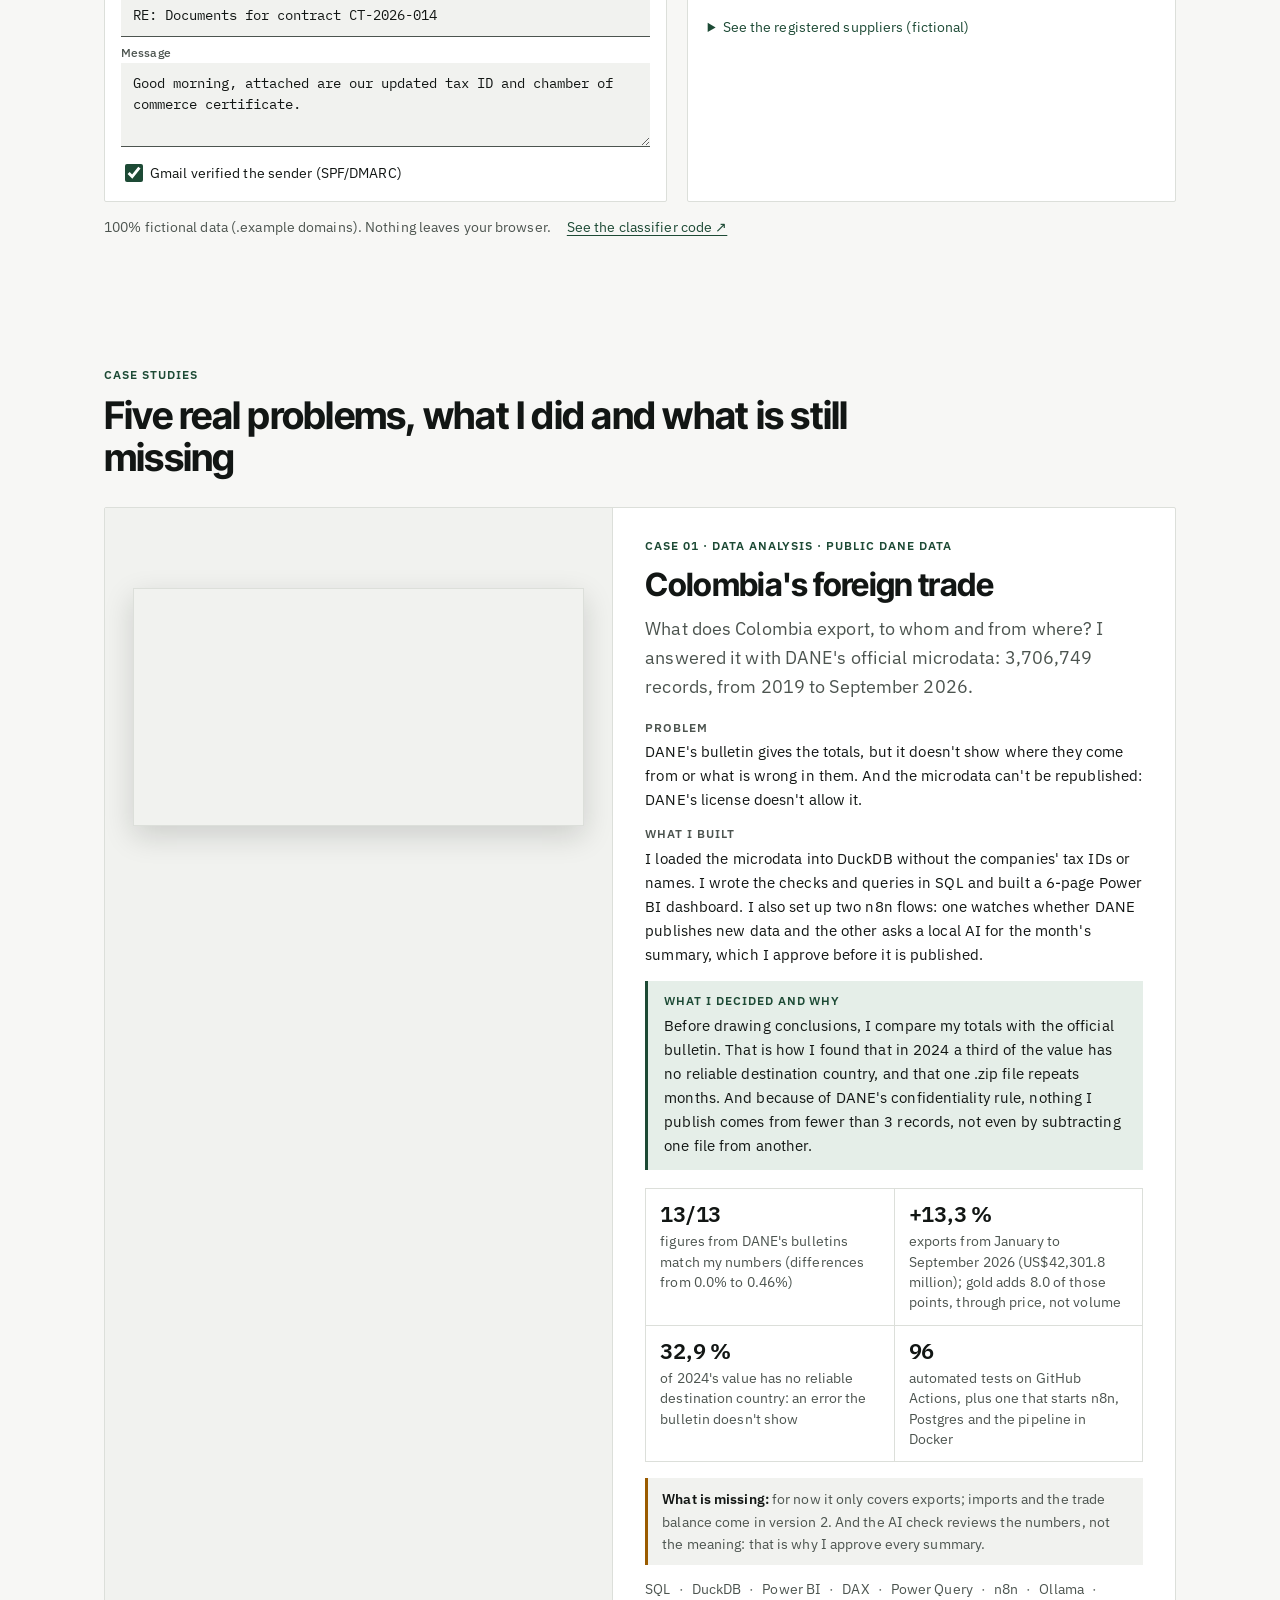
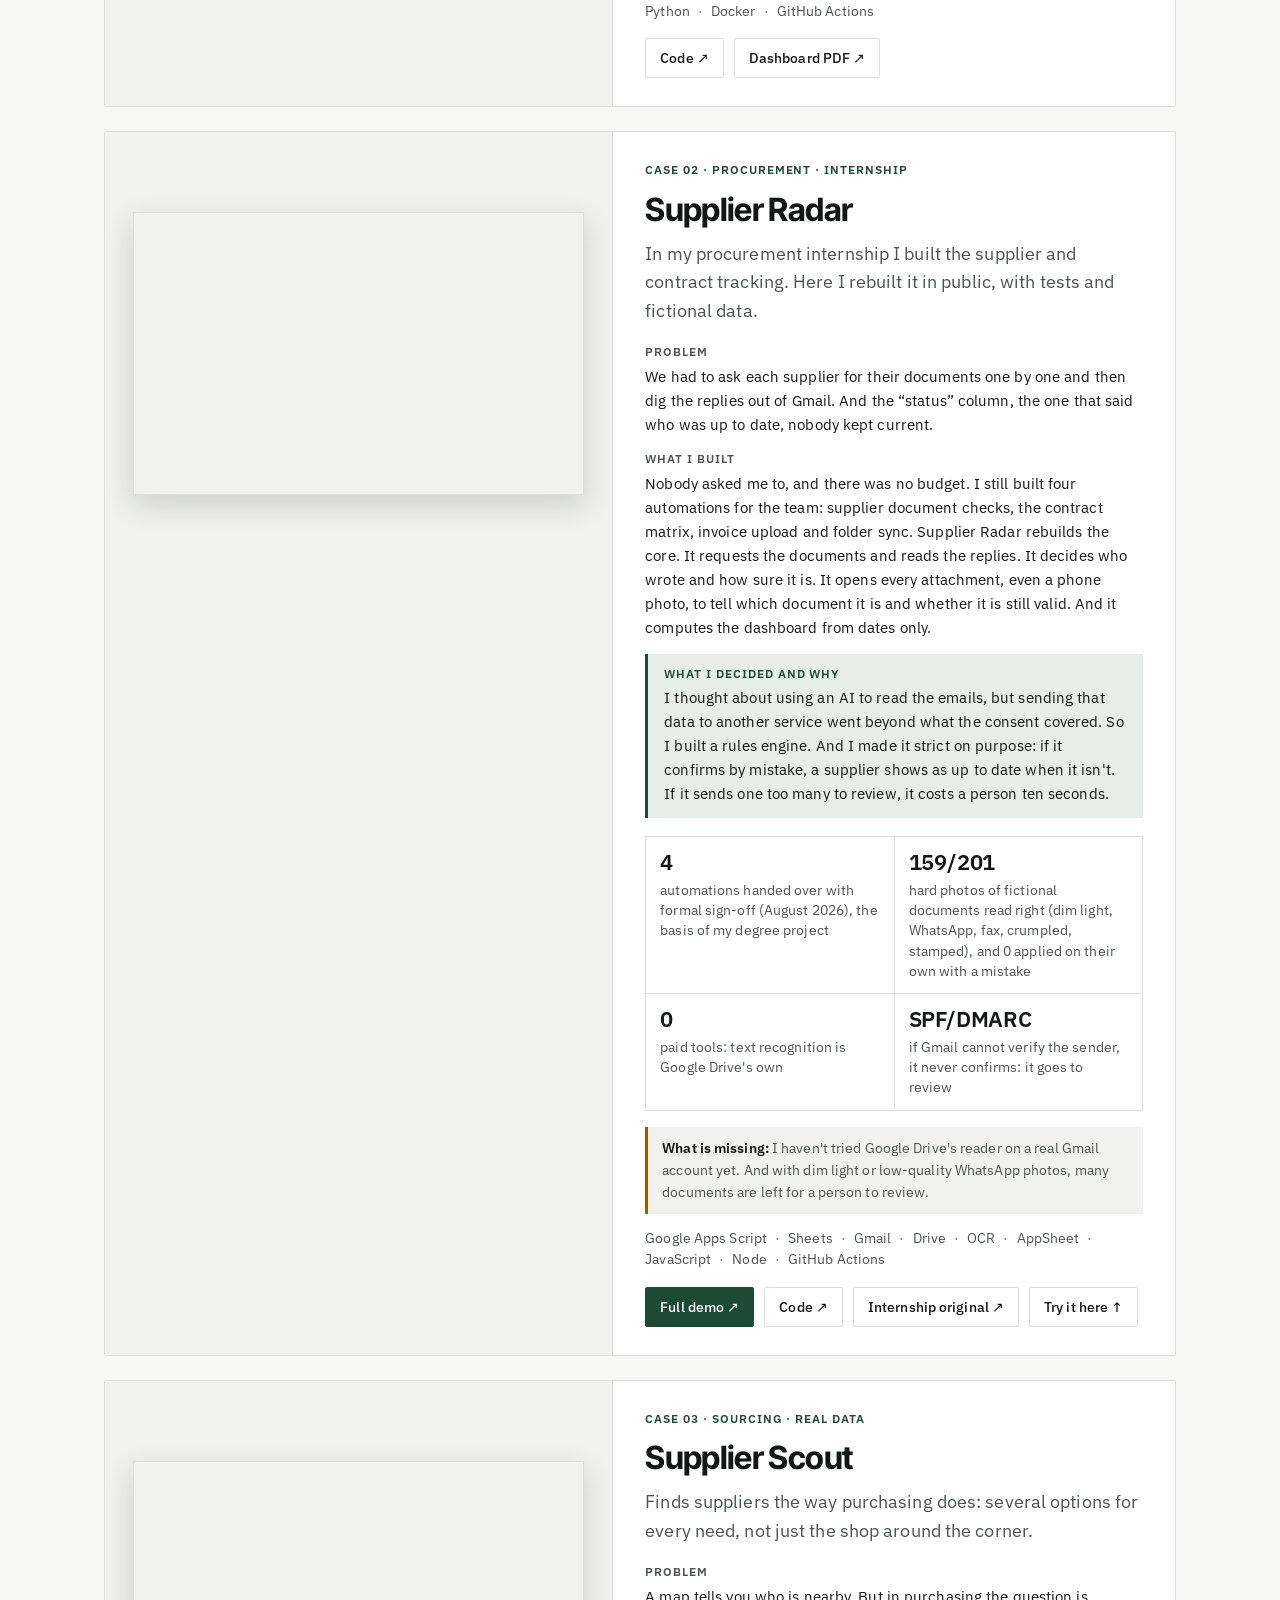
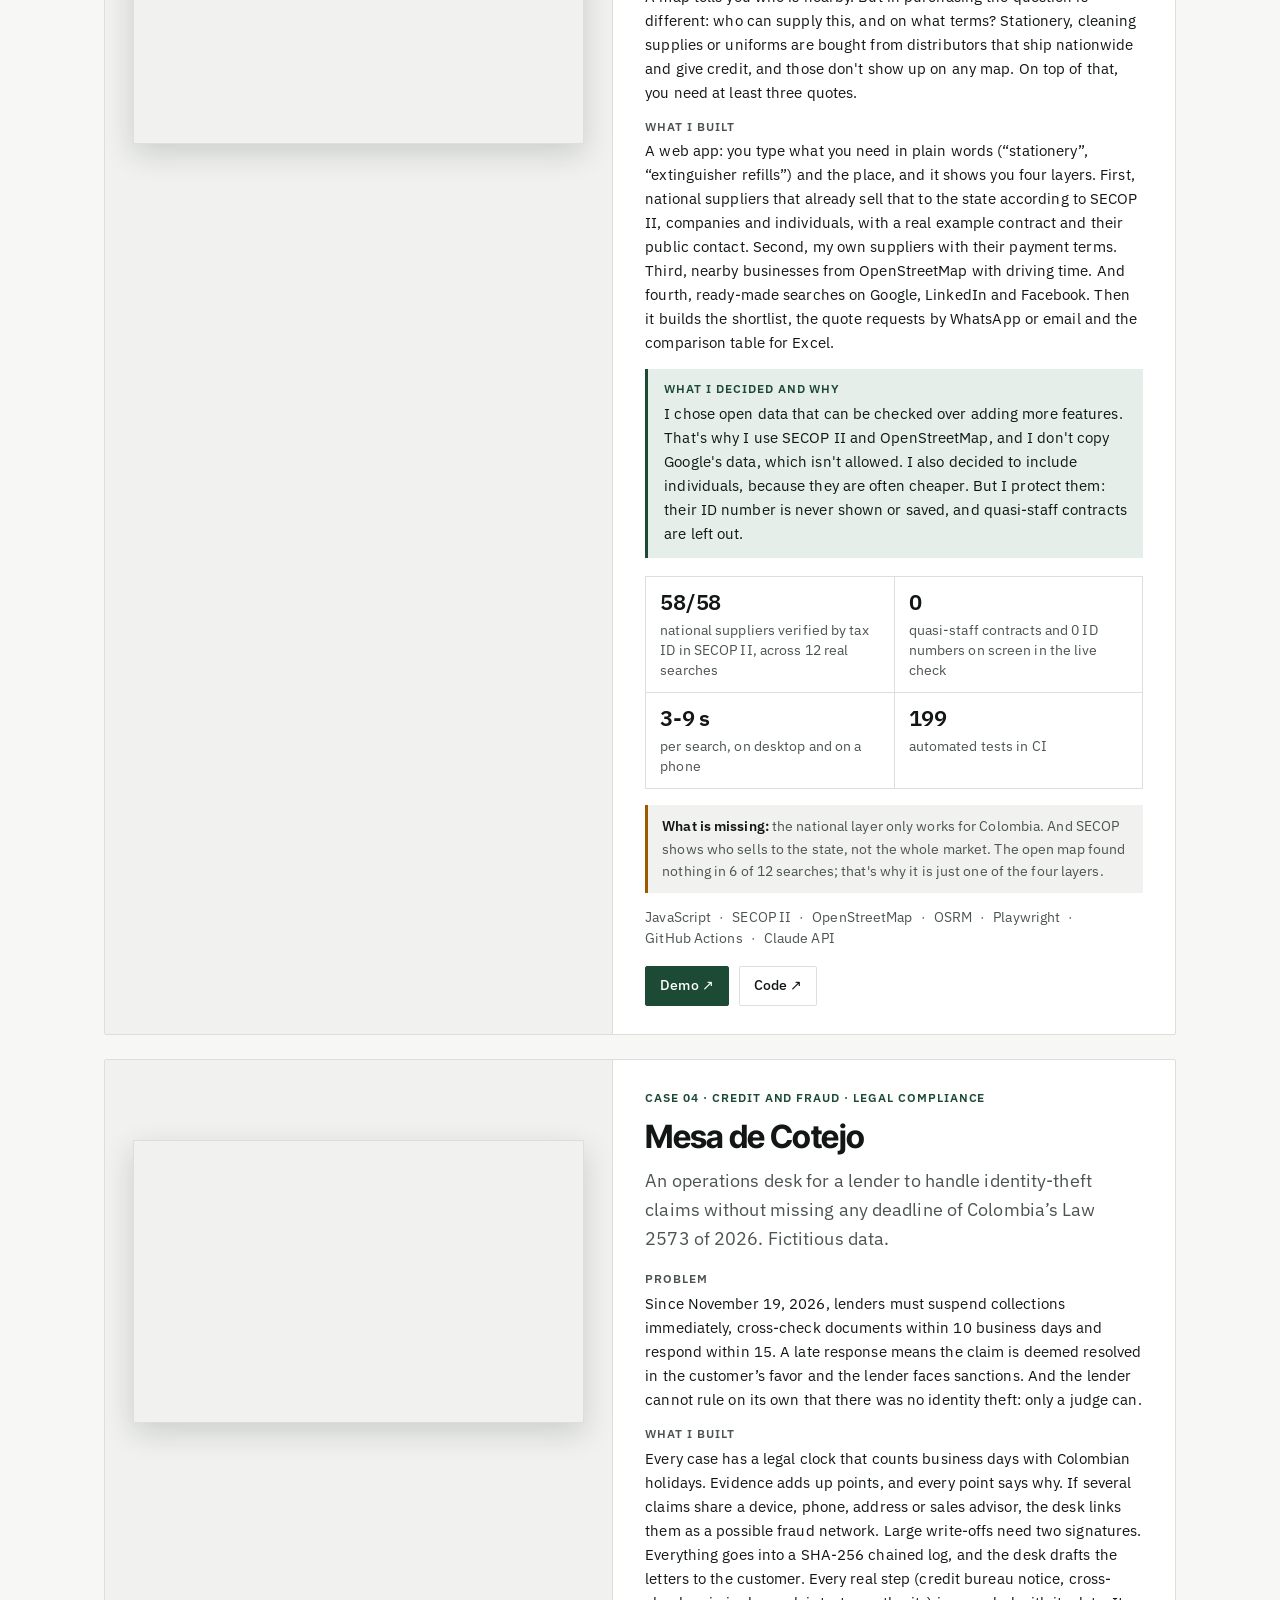
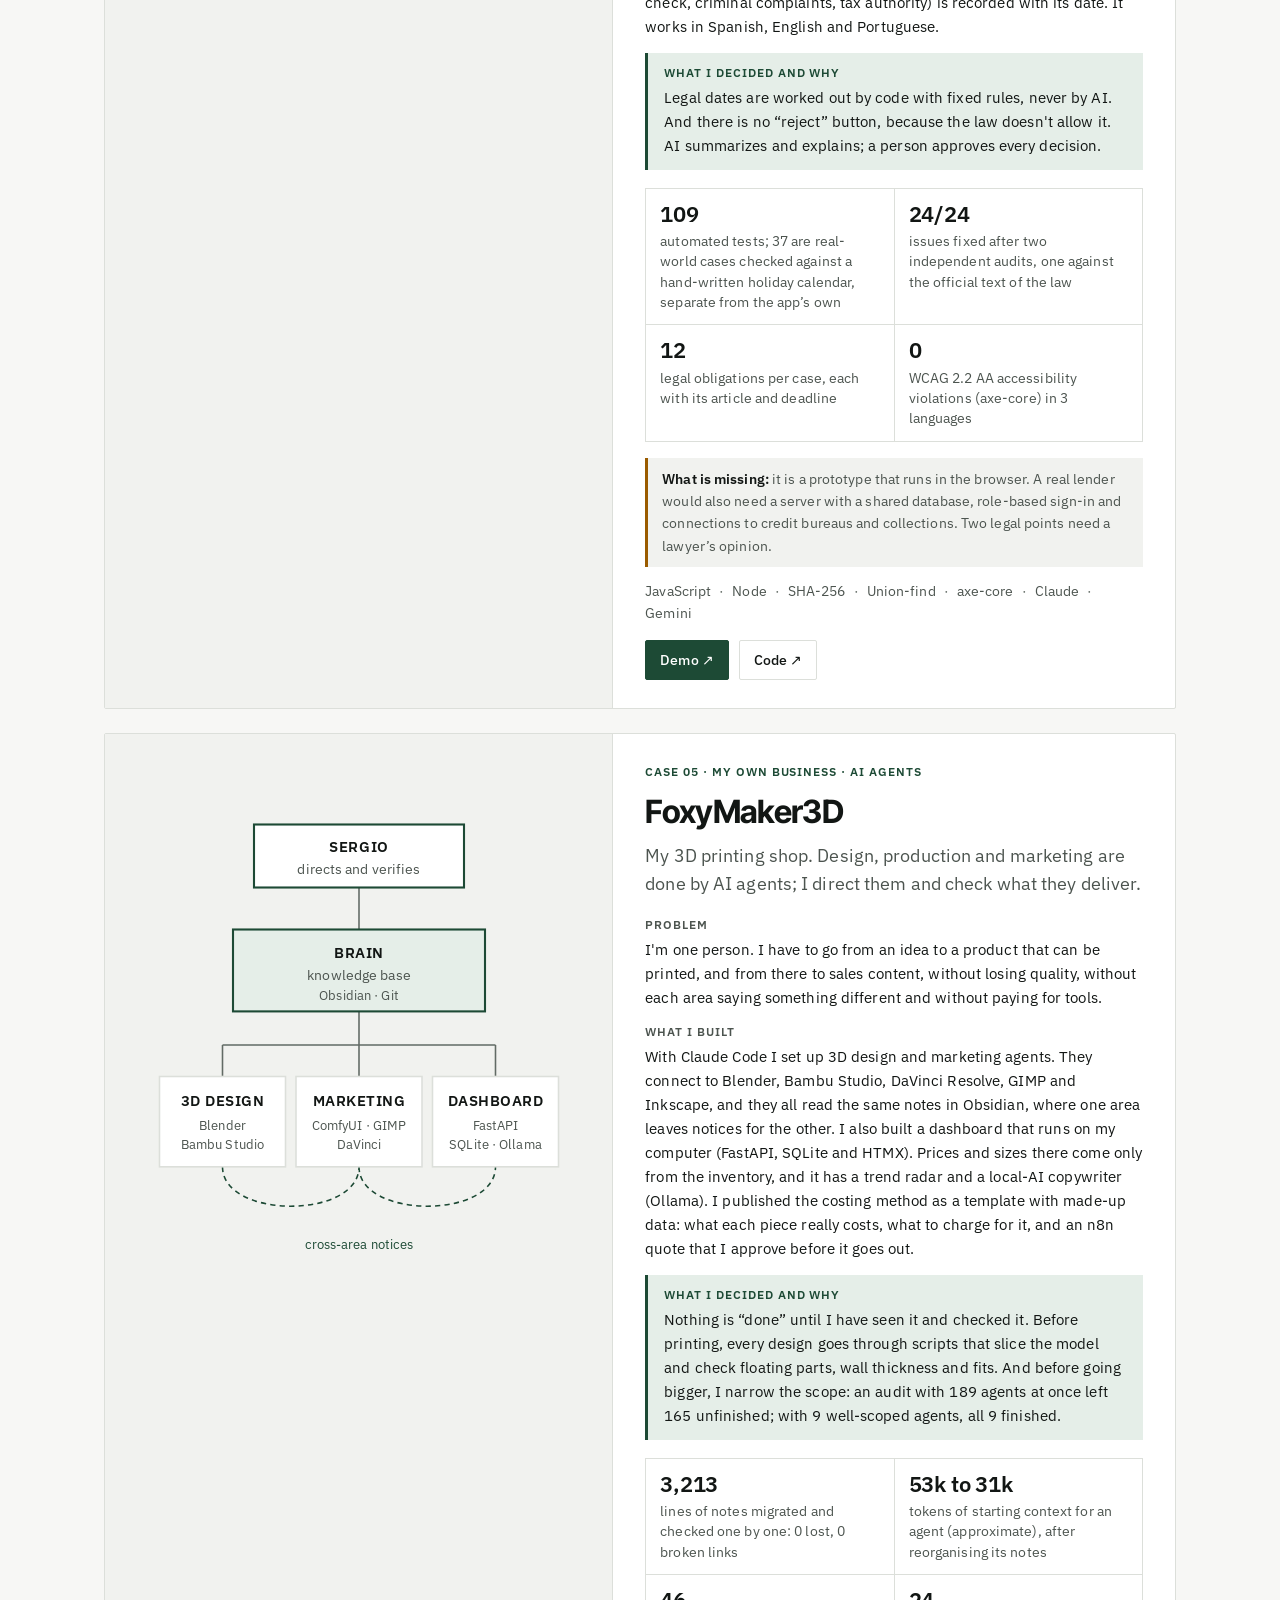
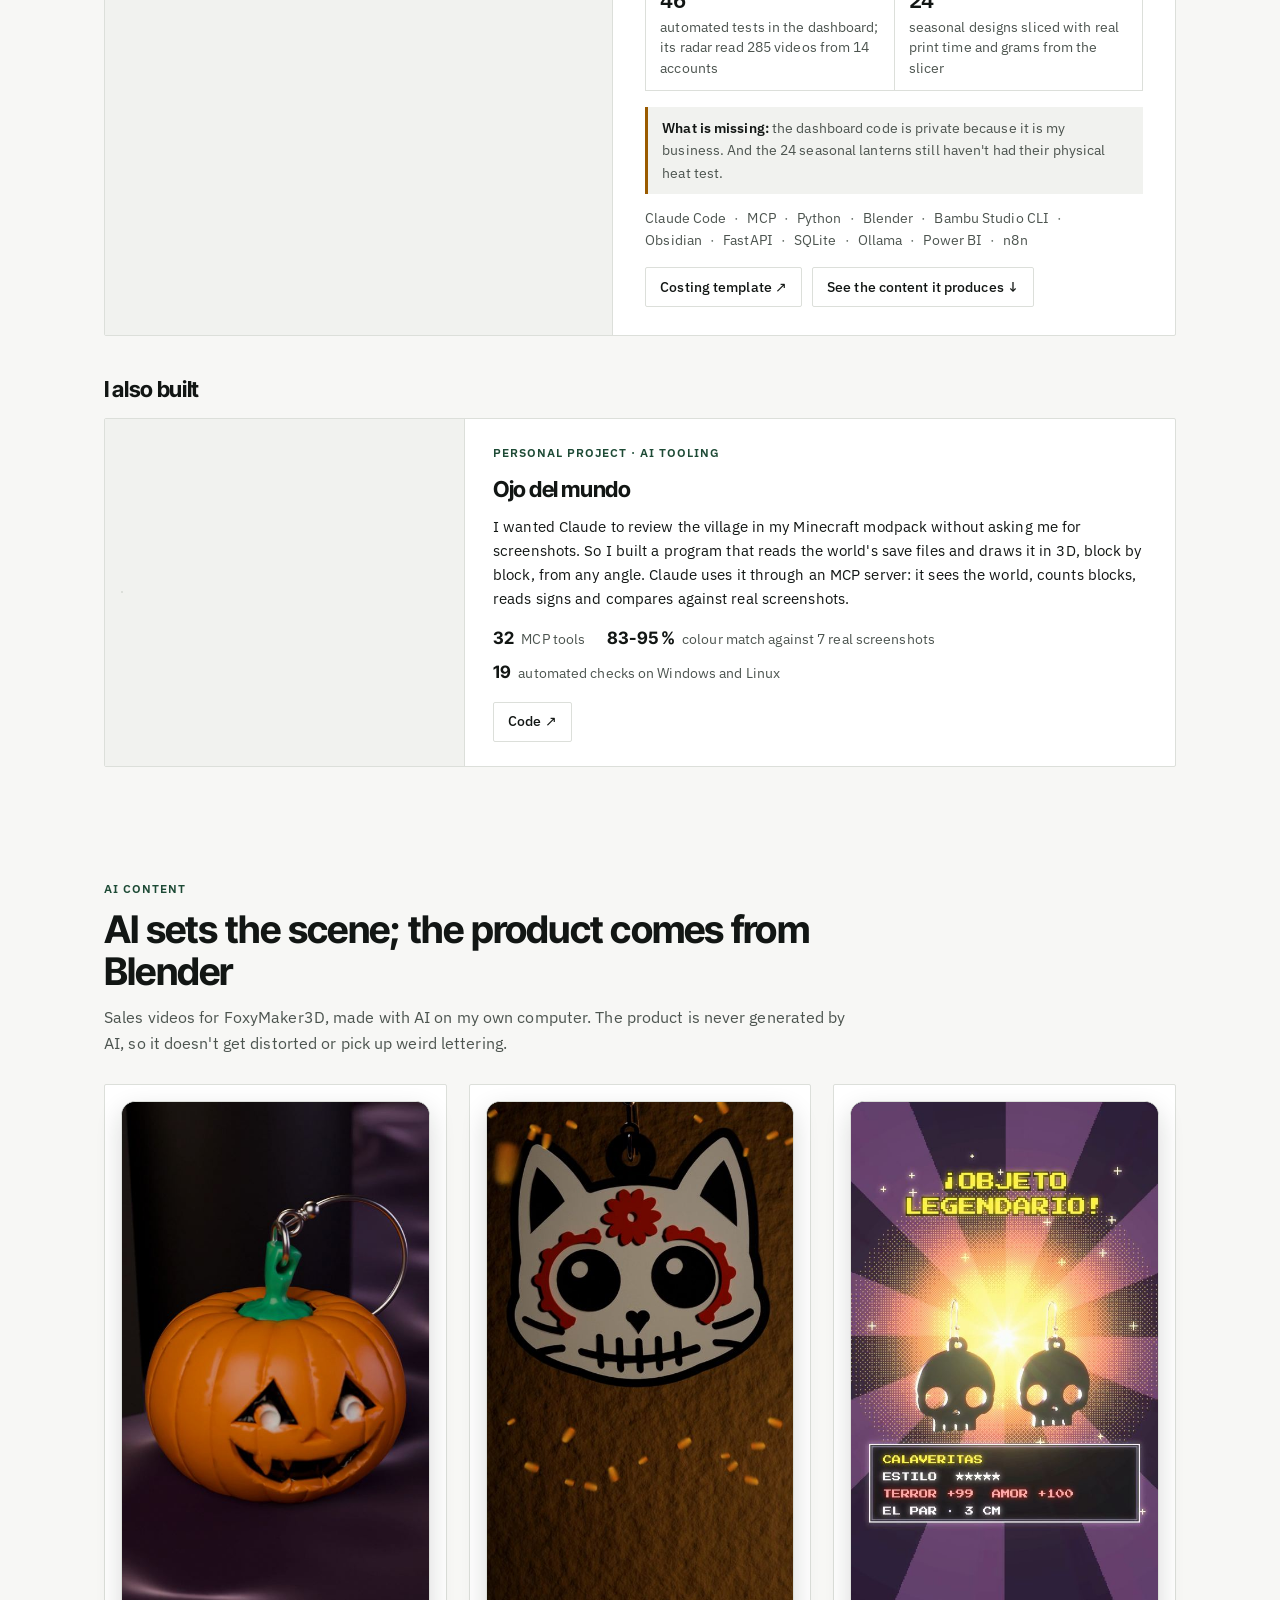
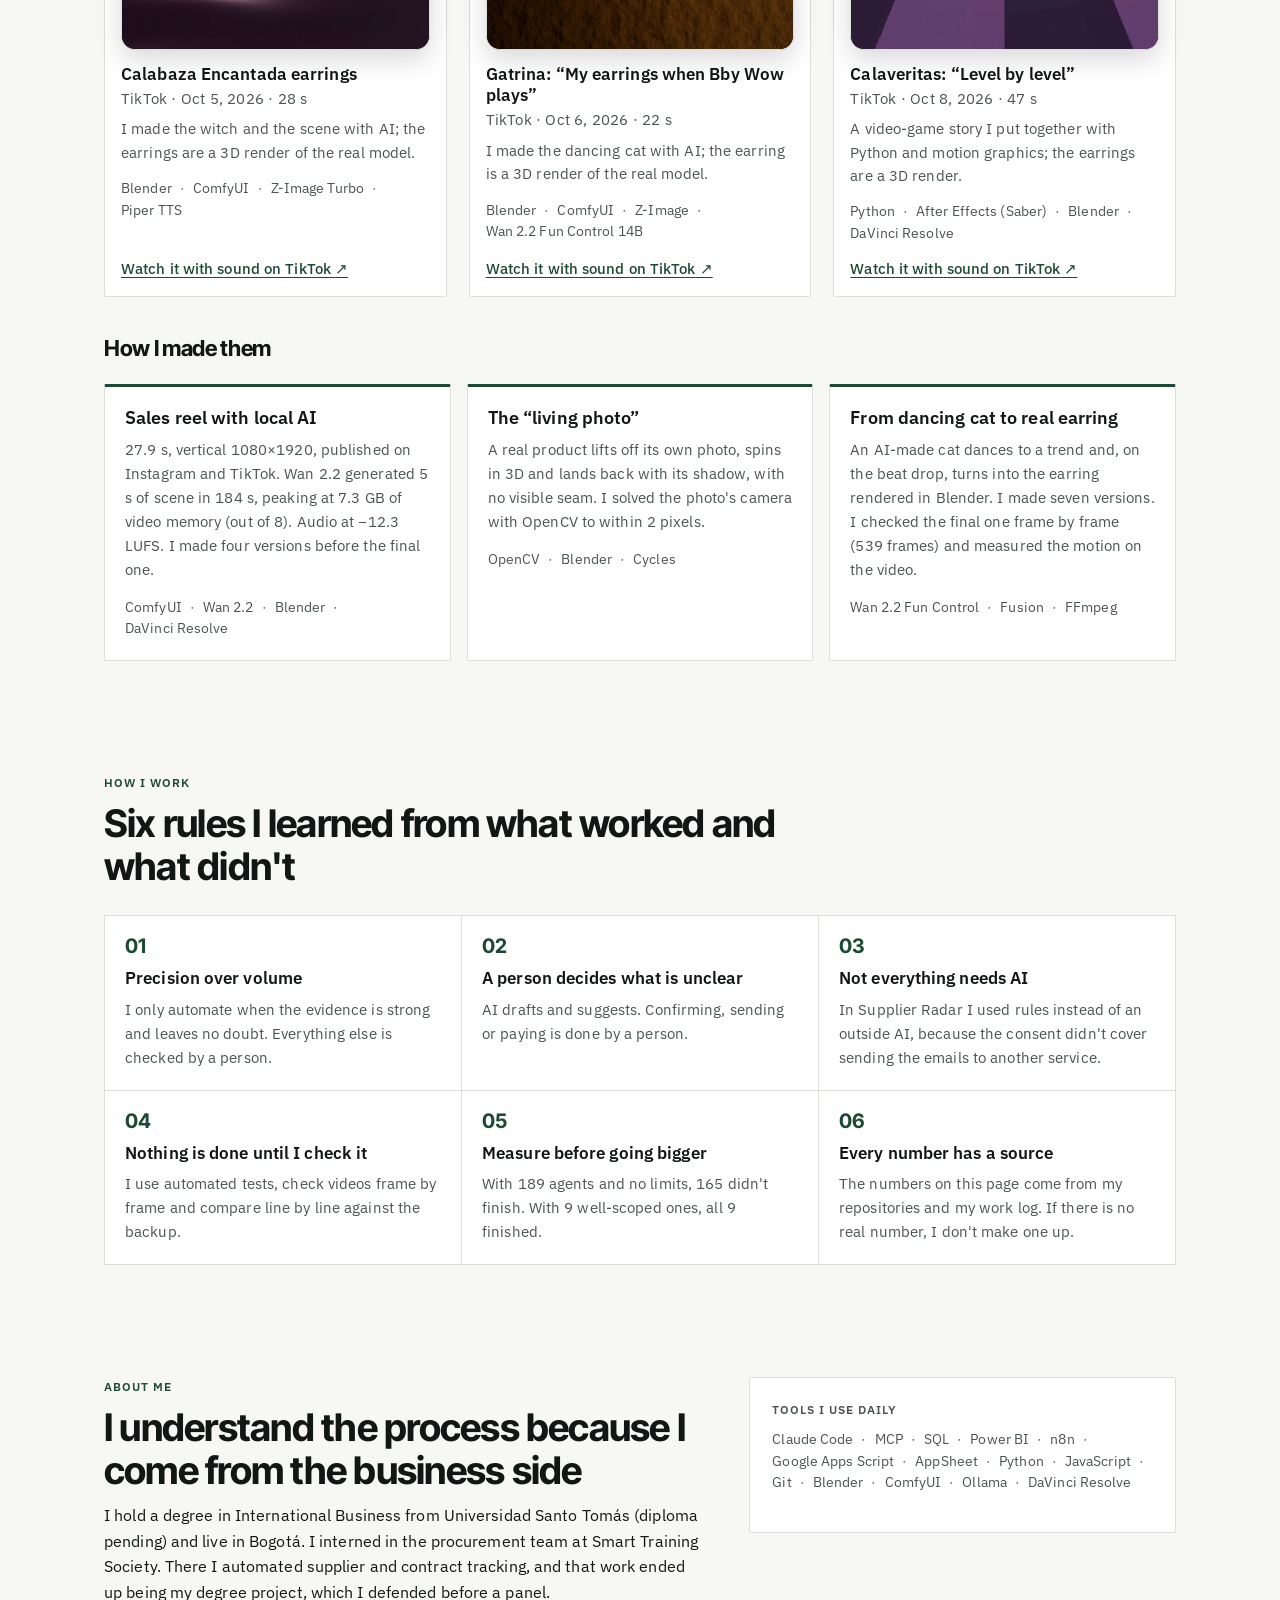
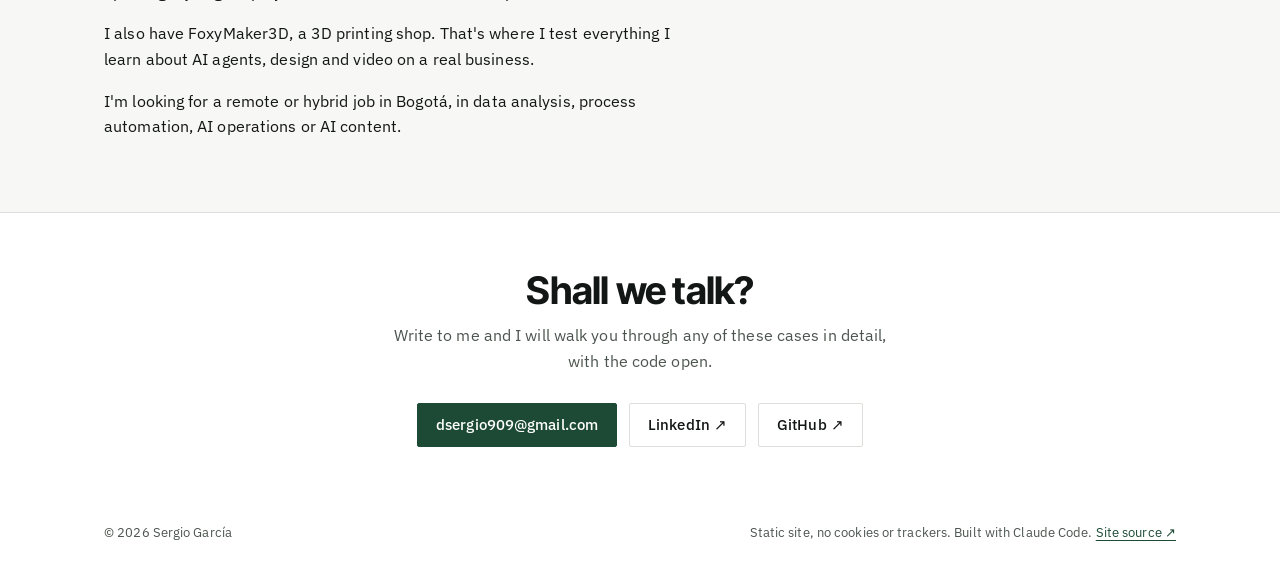
==== commit 37158574: "Portafolio: «Quién soy» al día y «Análisis de datos» primero - Sale «Aprendiendo ahora»: SQL, Power " ====
--- a/index.html
+++ b/index.html
@@ -139,21 +139,13 @@
         <p class="muted"><span class="es">Elige uno y la página pone primero lo que te sirve. Cada vista tiene su propio enlace.</span><span class="en">Pick one and the page leads with what matters to you. Each view has its own link.</span></p>
       </div>
       <div class="chips" role="group" aria-label="Rol" data-en-aria-label="Role">
+        <button type="button" class="chip" data-rol="datos" aria-pressed="false"><span class="es">Análisis de datos</span><span class="en">Data analysis</span></button>
         <button type="button" class="chip" data-rol="automatizacion" aria-pressed="false"><span class="es">Automatización de procesos</span><span class="en">Process automation</span></button>
-        <button type="button" class="chip" data-rol="datos" aria-pressed="false"><span class="es">Análisis de datos</span><span class="en">Data analysis</span></button>
         <button type="button" class="chip" data-rol="ia" aria-pressed="false"><span class="es">Operaciones con IA</span><span class="en">AI operations</span></button>
         <button type="button" class="chip" data-rol="contenido" aria-pressed="false"><span class="es">Contenido con IA</span><span class="en">AI content &amp; video</span></button>
         <button type="button" class="chip chip--all" data-rol="todos" aria-pressed="true"><span class="es">Ver todo</span><span class="en">Show all</span></button>
       </div>
 
-      <div class="fit" id="fit-automatizacion">
-        <h3><span class="es">Por qué encajo en automatización de procesos</span><span class="en">Why I fit a process automation role</span></h3>
-        <ul>
-          <li><span class="es">En mi práctica entregué cuatro automatizaciones de compras, con acta. Las hice con Apps Script, Sheets, Gmail, Drive y AppSheet.</span><span class="en">In my internship I handed over four procurement automations, with formal sign-off. I built them with Apps Script, Sheets, Gmail, Drive and AppSheet.</span></li>
-          <li><span class="es">Lo que el sistema no tiene claro le llega a una persona, con la evidencia al lado. Cada decisión queda anotada.</span><span class="en">Whatever the system isn't sure about goes to a person, with the evidence next to it. Every decision gets written down.</span></li>
-          <li><span class="es">El código lo escribe Claude Code. Yo defino qué hace falta, reviso y decido. Mis repositorios públicos corren pruebas automáticas cada vez que cambio algo.</span><span class="en">Claude Code writes the code. I decide what is needed, review it and make the calls. My public repositories run automated tests every time I change something.</span></li>
-        </ul>
-      </div>
       <div class="fit" id="fit-datos">
         <h3><span class="es">Por qué encajo en análisis de datos</span><span class="en">Why I fit a data analysis role</span></h3>
         <ul>
@@ -162,6 +154,14 @@
           <li><span class="es">Conozco compras desde adentro. Hice la práctica en el área, y mis tableros se calculan con las fechas, no con una columna de «estado» que nadie actualiza.</span><span class="en">I know procurement from the inside. I interned in the team, and my dashboards are computed from dates, not from a “status” column nobody updates.</span></li>
         </ul>
         <p class="fit__more"><span class="es">También hice, con datos públicos:</span><span class="en">I also built, with public data:</span> <a href="https://github.com/Dsergio909/olist-logistica-sql" rel="noopener"><span class="es">logística de Olist</span><span class="en">Olist logistics</span> ↗</a> · <a href="https://github.com/Dsergio909/vuelos-colombia" rel="noopener"><span class="es">vuelos en Colombia</span><span class="en">flights in Colombia</span> ↗</a> · <a href="https://github.com/Dsergio909/taller3d-costos" rel="noopener"><span class="es">costos de un taller 3D</span><span class="en">3D workshop costing</span> ↗</a></p>
+      </div>
+      <div class="fit" id="fit-automatizacion">
+        <h3><span class="es">Por qué encajo en automatización de procesos</span><span class="en">Why I fit a process automation role</span></h3>
+        <ul>
+          <li><span class="es">En mi práctica entregué cuatro automatizaciones de compras, con acta. Las hice con Apps Script, Sheets, Gmail, Drive y AppSheet.</span><span class="en">In my internship I handed over four procurement automations, with formal sign-off. I built them with Apps Script, Sheets, Gmail, Drive and AppSheet.</span></li>
+          <li><span class="es">Lo que el sistema no tiene claro le llega a una persona, con la evidencia al lado. Cada decisión queda anotada.</span><span class="en">Whatever the system isn't sure about goes to a person, with the evidence next to it. Every decision gets written down.</span></li>
+          <li><span class="es">El código lo escribe Claude Code. Yo defino qué hace falta, reviso y decido. Mis repositorios públicos corren pruebas automáticas cada vez que cambio algo.</span><span class="en">Claude Code writes the code. I decide what is needed, review it and make the calls. My public repositories run automated tests every time I change something.</span></li>
+        </ul>
       </div>
       <div class="fit" id="fit-ia">
         <h3><span class="es">Por qué encajo en operaciones con IA</span><span class="en">Why I fit an AI operations role</span></h3>
@@ -567,14 +567,11 @@
       <h2 id="sobre-titulo"><span class="es">Entiendo el proceso porque vengo del negocio</span><span class="en">I understand the process because I come from the business side</span></h2>
       <p><span class="es">Soy profesional en Negocios Internacionales de la Universidad Santo Tomás (grado en trámite) y vivo en Bogotá. Hice la práctica en el área de compras de Smart Training Society. Ahí automaticé el seguimiento de proveedores y contratos, y ese trabajo terminó siendo mi trabajo de grado, que sustenté ante jurados.</span><span class="en">I hold a degree in International Business from Universidad Santo Tomás (diploma pending) and live in Bogotá. I interned in the procurement team at Smart Training Society. There I automated supplier and contract tracking, and that work ended up being my degree project, which I defended before a panel.</span></p>
       <p><span class="es">También tengo FoxyMaker3D, un taller de impresión 3D. Ahí pruebo con un negocio de verdad todo lo que aprendo de agentes de IA, diseño y video.</span><span class="en">I also have FoxyMaker3D, a 3D printing shop. That's where I test everything I learn about AI agents, design and video on a real business.</span></p>
-      <p><span class="es">Estoy buscando trabajo remoto o híbrido en Bogotá, en automatización de procesos, operaciones con IA, análisis de compras y datos, o contenido con IA.</span><span class="en">I'm looking for a remote or hybrid job in Bogotá, in process automation, AI operations, procurement and data analysis, or AI content.</span></p>
+      <p><span class="es">Estoy buscando trabajo remoto o híbrido en Bogotá, en análisis de datos, automatización de procesos, operaciones con IA o contenido con IA.</span><span class="en">I'm looking for a remote or hybrid job in Bogotá, in data analysis, process automation, AI operations or AI content.</span></p>
     </div>
     <div class="now">
-      <h3><span class="es">Aprendiendo ahora</span><span class="en">Learning now</span></h3>
-      <p class="small muted"><span class="es">Los aprendo haciendo proyectos con datos de compras. Cuando estén listos, los subo aquí.</span><span class="en">I'm learning them by building projects with procurement data. When they're ready, I'll post them here.</span></p>
-      <ul class="tags"><li>Power BI</li><li>SQL</li><li>n8n</li></ul>
       <h3><span class="es">Herramientas que uso a diario</span><span class="en">Tools I use daily</span></h3>
-      <ul class="tags"><li>Claude Code</li><li>MCP</li><li>Google Apps Script</li><li>AppSheet</li><li>Python</li><li>JavaScript</li><li>Git</li><li>Blender</li><li>ComfyUI</li><li>Ollama</li><li>DaVinci Resolve</li></ul>
+      <ul class="tags"><li>Claude Code</li><li>MCP</li><li>SQL</li><li>Power BI</li><li>n8n</li><li>Google Apps Script</li><li>AppSheet</li><li>Python</li><li>JavaScript</li><li>Git</li><li>Blender</li><li>ComfyUI</li><li>Ollama</li><li>DaVinci Resolve</li></ul>
     </div>
   </div>
 </section>
